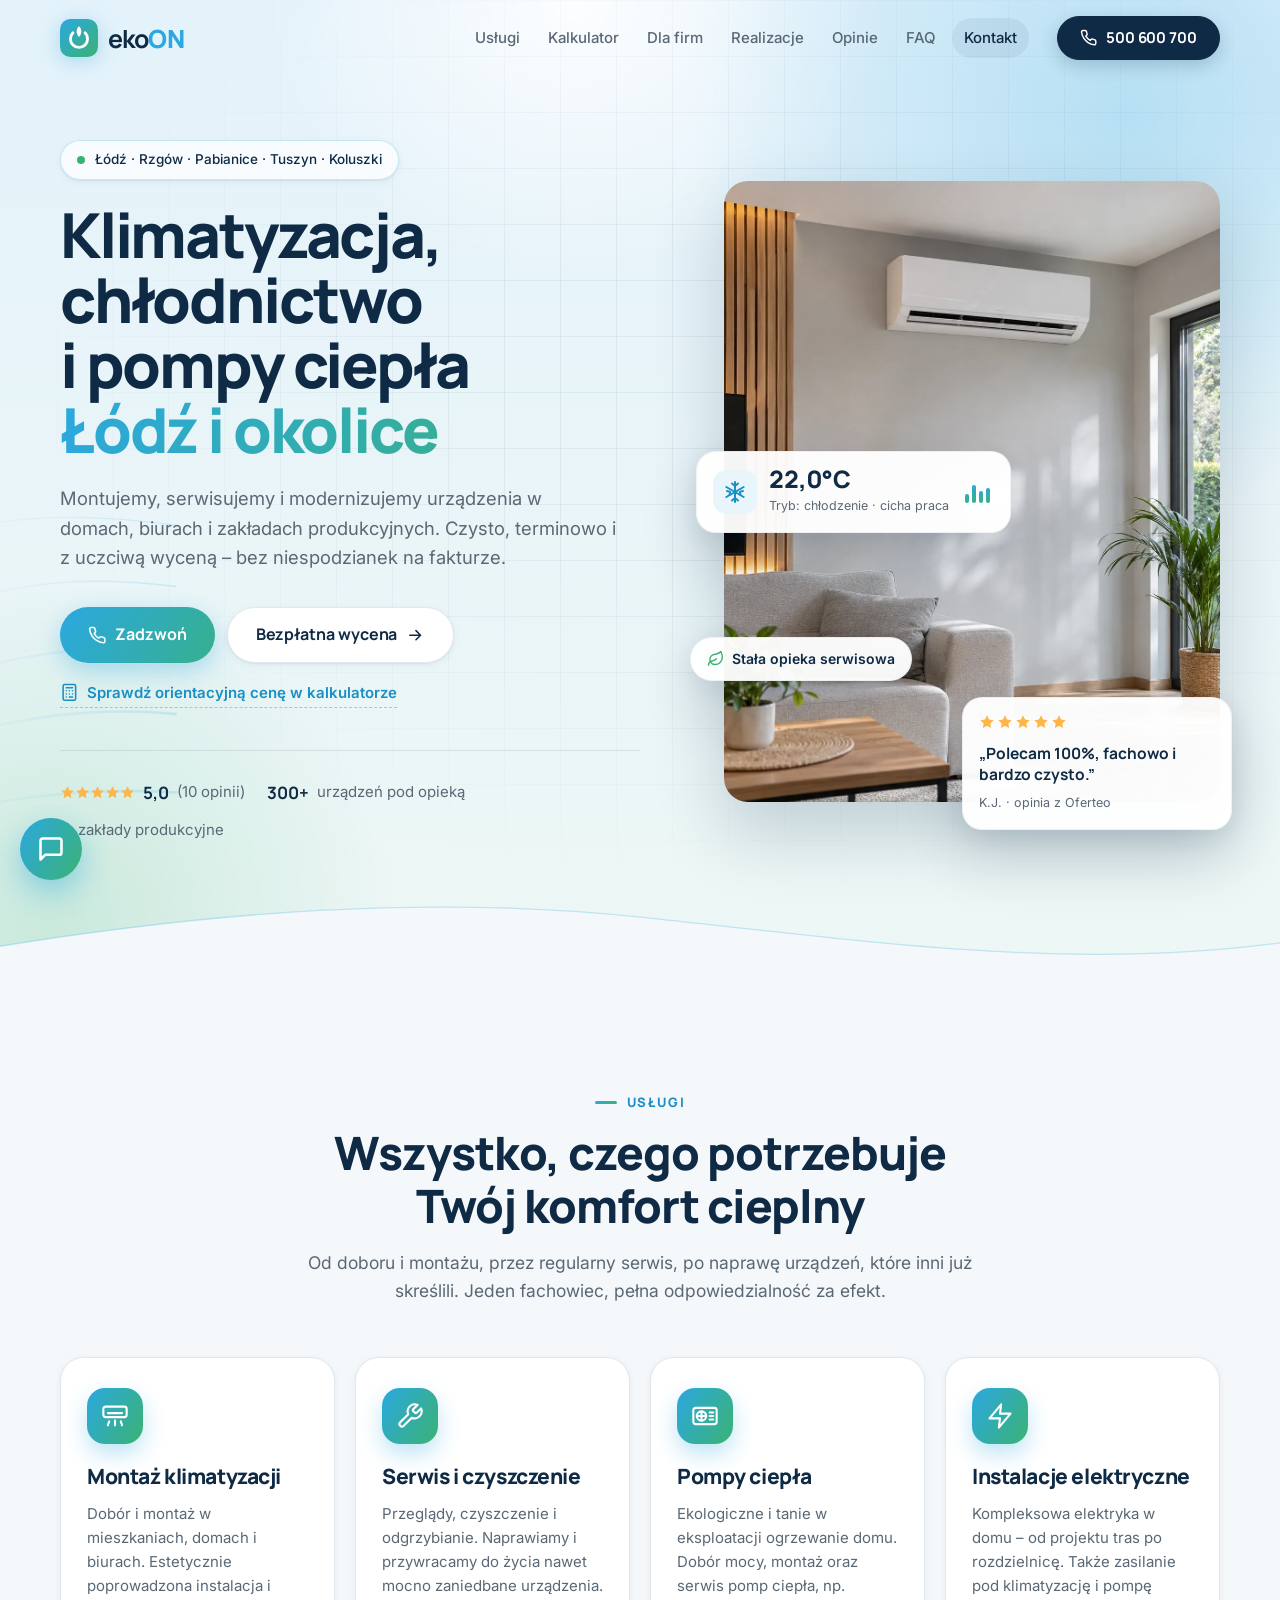
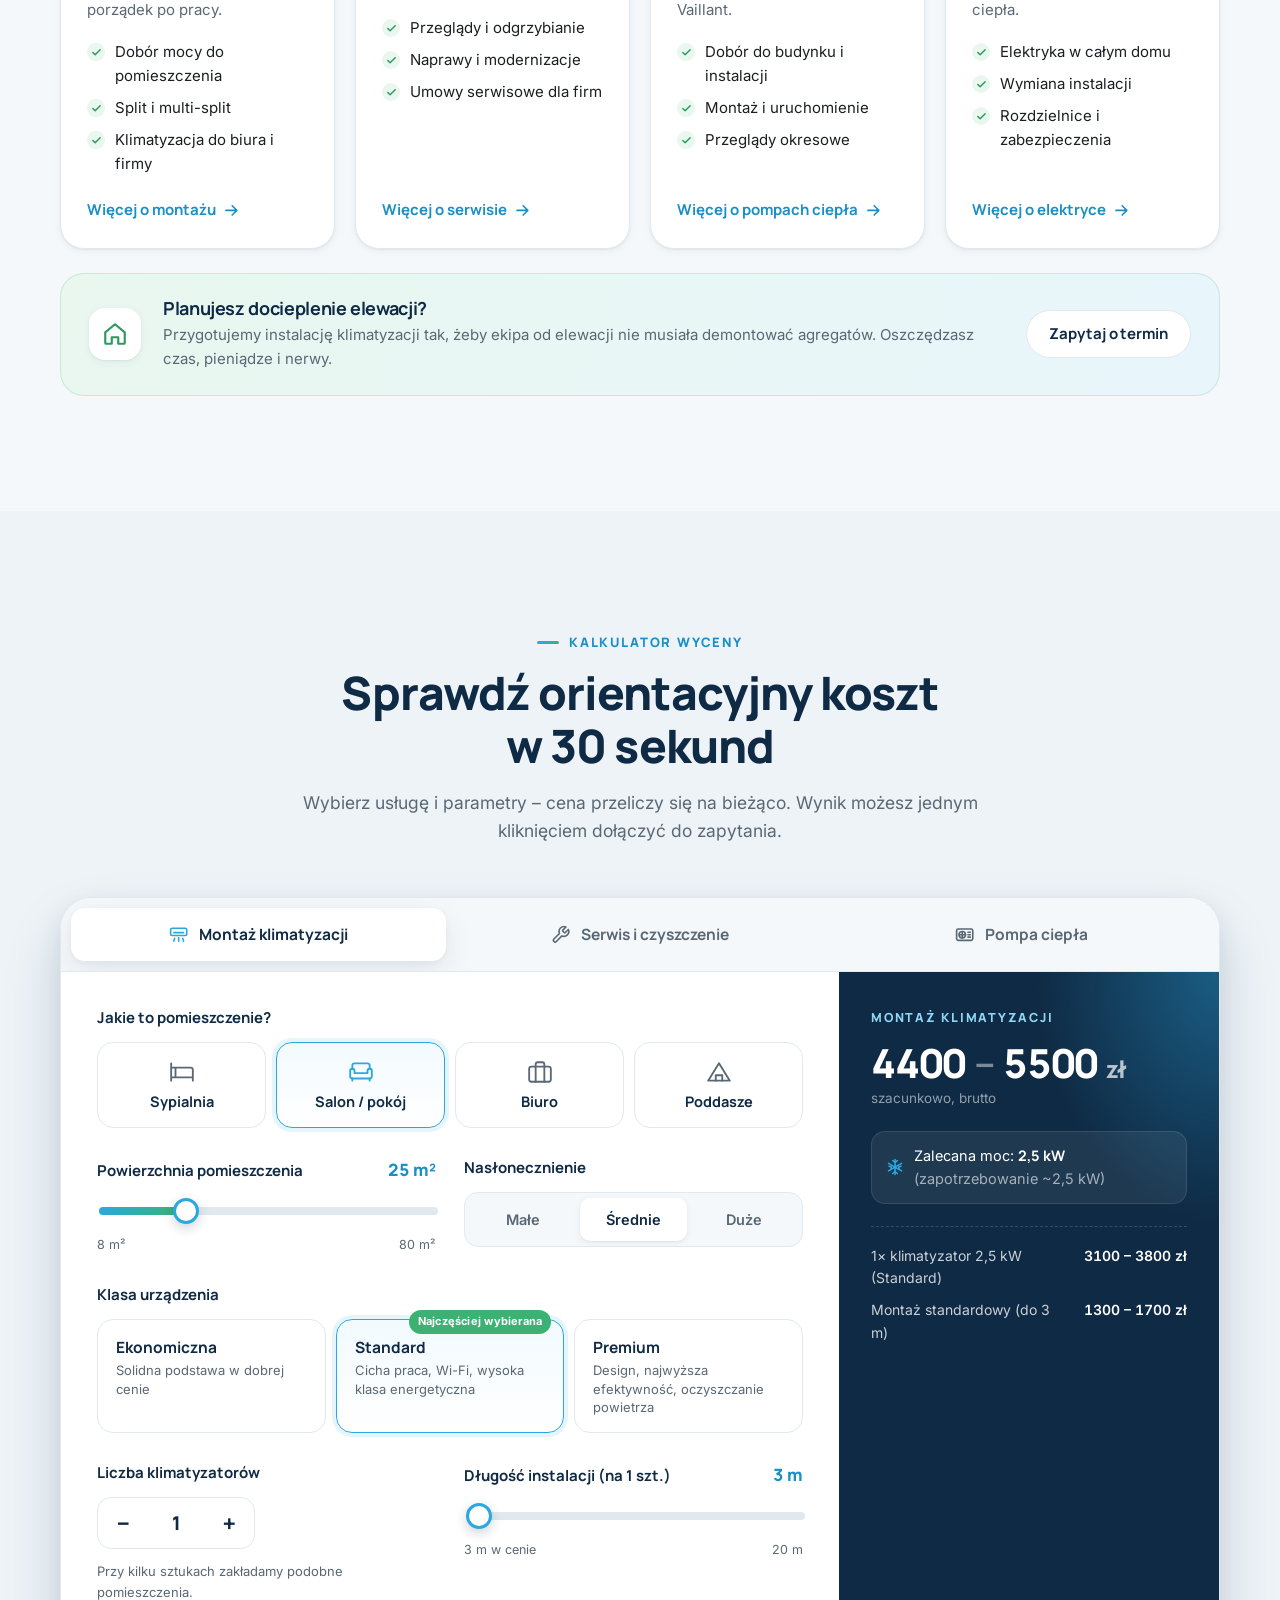
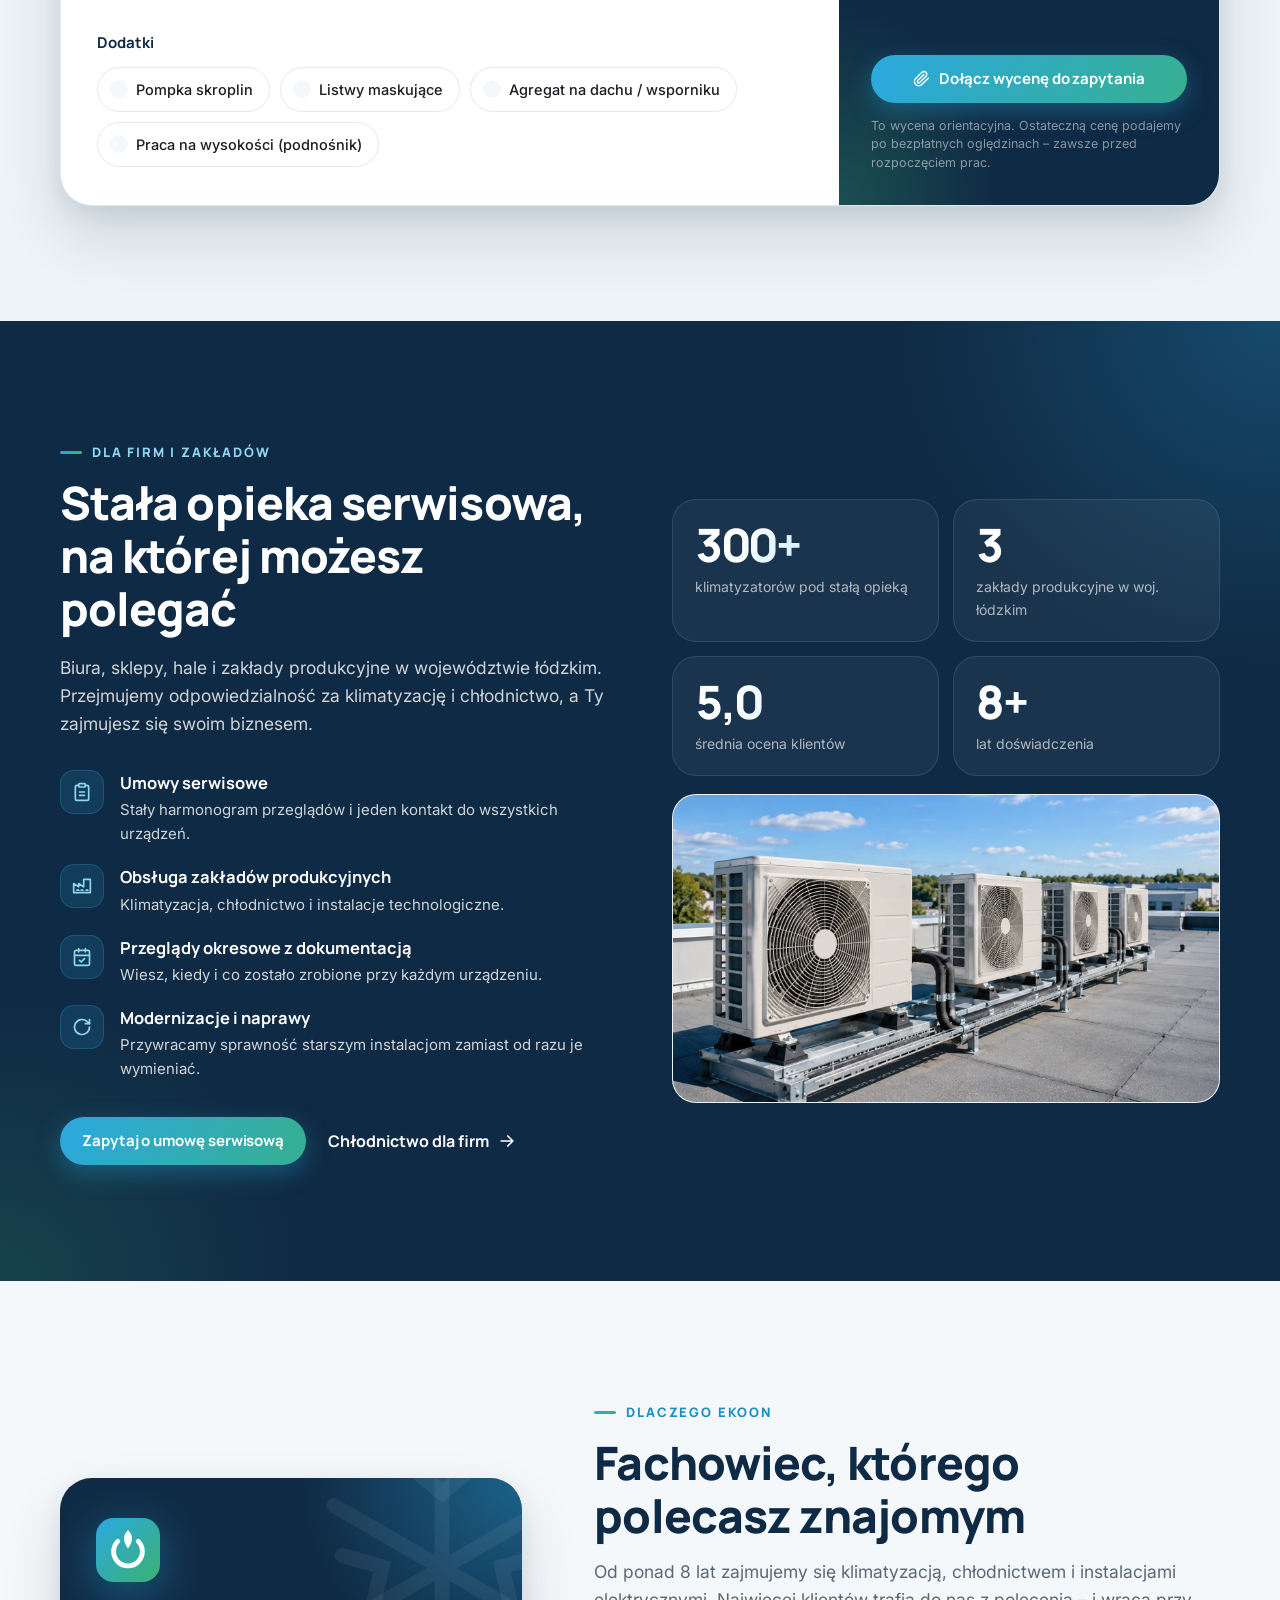
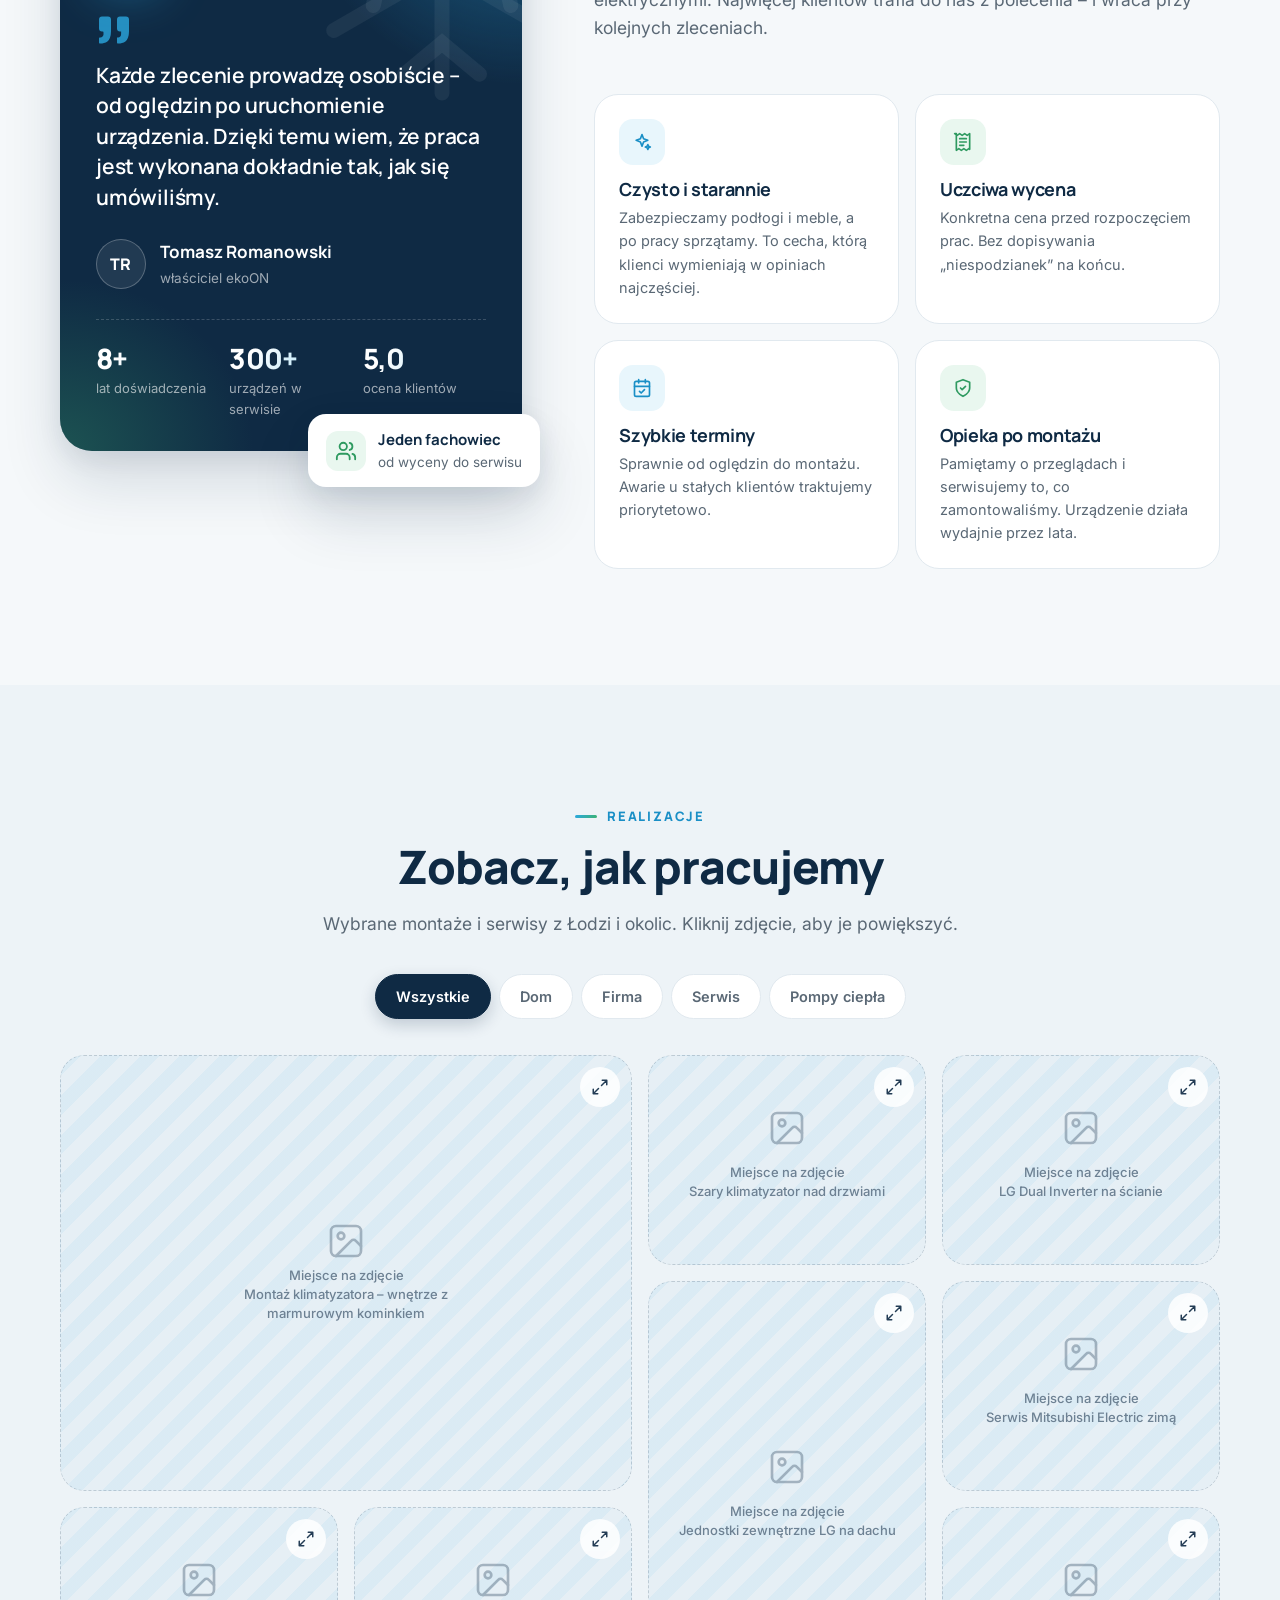
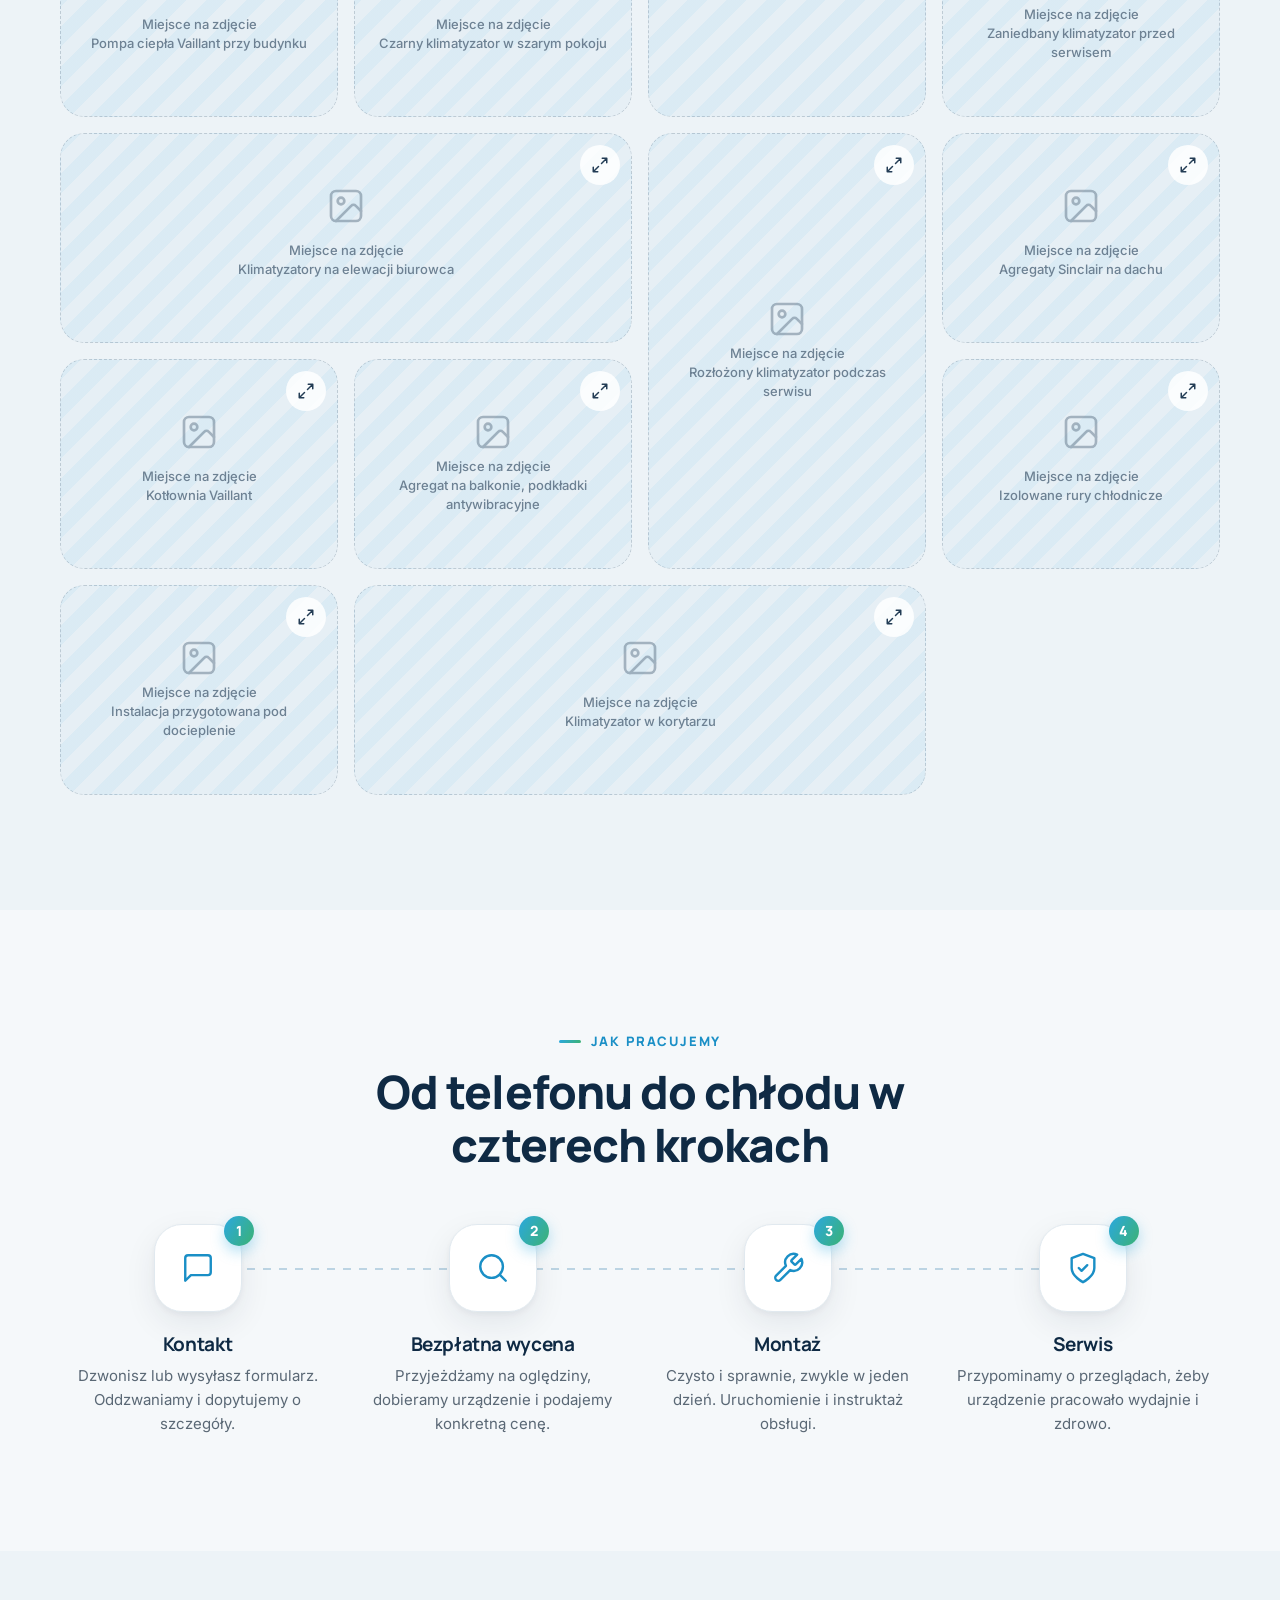
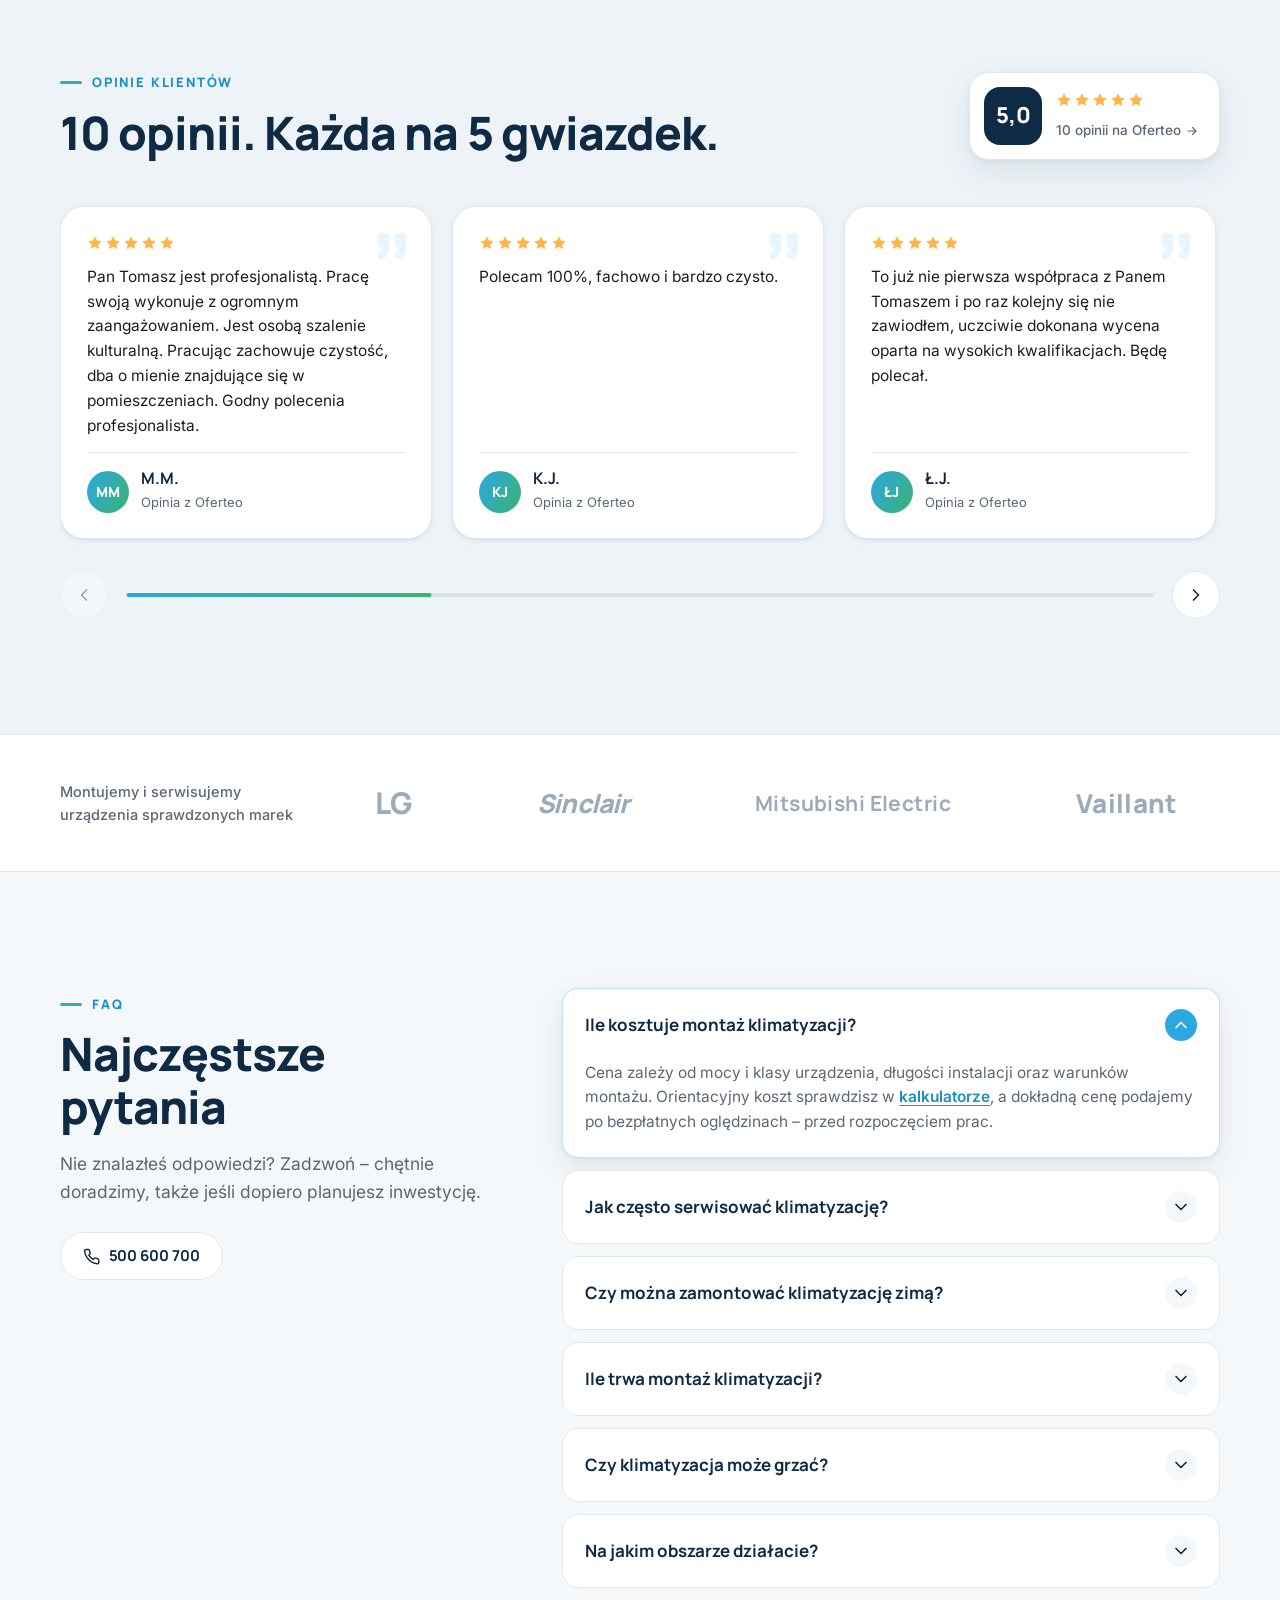
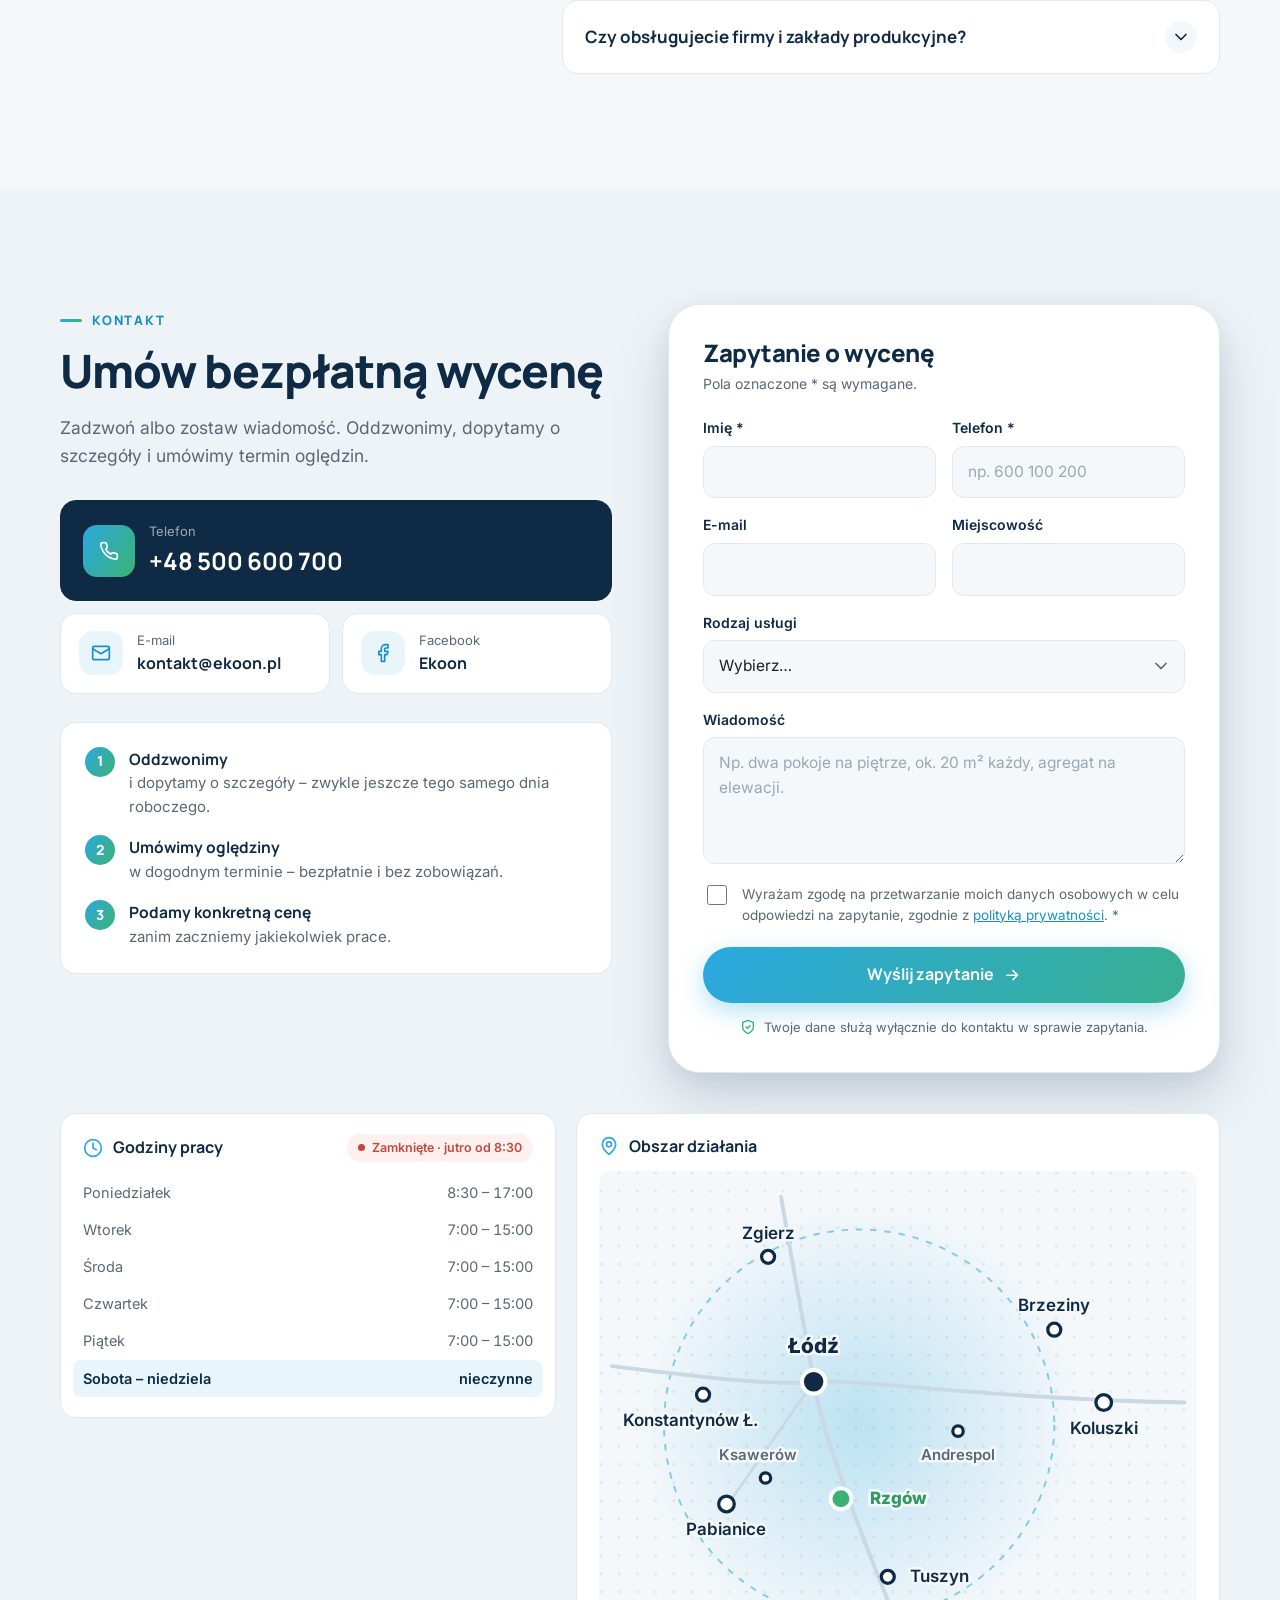
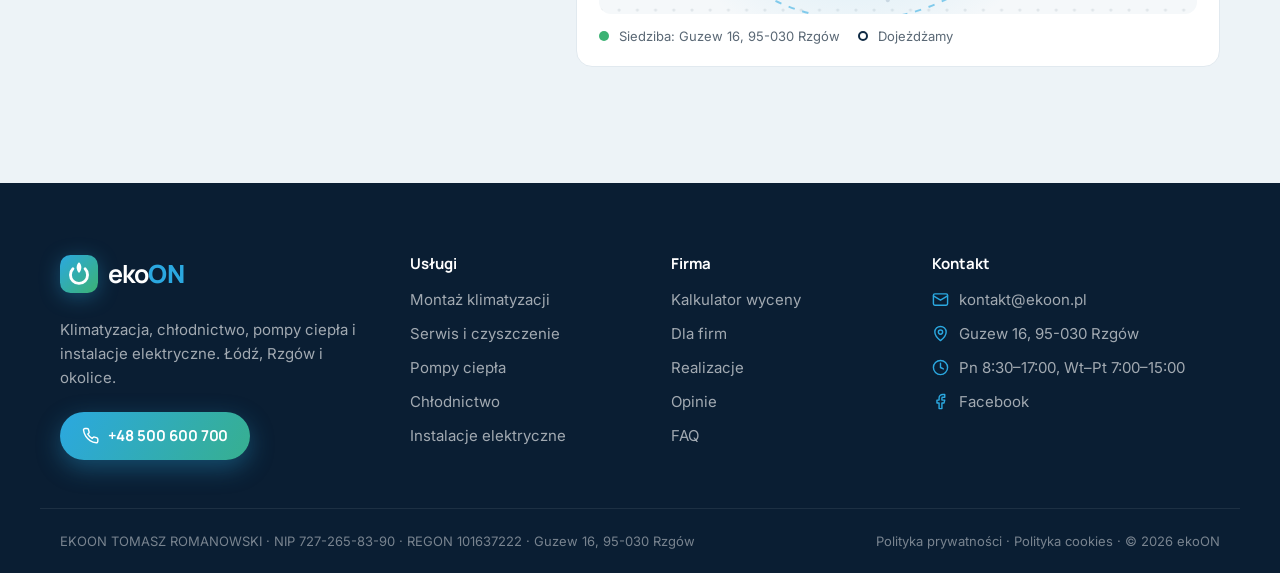
==== index.html @ a018c38e "Asystent czatu działający lokalnie (lewy dolny róg) - Po kilku sekundach dymek z pytaniem, czy pomóc" ====
<!doctype html>
<html lang="pl">
<head>
<meta charset="utf-8">
<meta name="viewport" content="width=device-width, initial-scale=1">
<title>Klimatyzacja Łódź, Rzgów – montaż i serwis | ekoON</title>
<meta name="description" content="Montaż, serwis i czyszczenie klimatyzacji, pompy ciepła i chłodnictwo w Łodzi i okolicach. Ponad 300 urządzeń pod opieką. Bezpłatna wycena – zadzwoń!">
<link rel="canonical" href="https://ekoon.pl/">
<meta name="theme-color" content="#0F2A44">
<meta property="og:type" content="website">
<meta property="og:locale" content="pl_PL">
<meta property="og:site_name" content="ekoON">
<meta property="og:title" content="Klimatyzacja Łódź, Rzgów – montaż i serwis | ekoON">
<meta property="og:description" content="Montaż, serwis i czyszczenie klimatyzacji, pompy ciepła i chłodnictwo w Łodzi i okolicach. Bezpłatna wycena.">
<meta property="og:url" content="https://ekoon.pl/">
<meta property="og:image" content="https://ekoon.pl/img/og.jpg">
<link rel="icon" href="favicon.svg" type="image/svg+xml">
<link rel="preconnect" href="https://fonts.googleapis.com">
<link rel="preconnect" href="https://fonts.gstatic.com" crossorigin>
<link rel="stylesheet" href="https://fonts.googleapis.com/css2?family=Inter:wght@400;500;600&family=Manrope:wght@600;700;800&display=swap">
<link rel="stylesheet" href="css/style.css?v=11">
<script>document.documentElement.classList.add('js')</script>
<script type="application/ld+json">
{
  "@context": "https://schema.org",
  "@type": "HVACBusiness",
  "@id": "https://ekoon.pl/#firma",
  "name": "ekoON Tomasz Romanowski",
  "legalName": "EKOON TOMASZ ROMANOWSKI",
  "url": "https://ekoon.pl/",
  "logo": "https://ekoon.pl/favicon.svg",
  "image": "https://ekoon.pl/img/og.jpg",
  "description": "Montaż, serwis i modernizacja klimatyzacji, urządzeń chłodniczych i pomp ciepła oraz instalacje elektryczne w Łodzi i okolicach.",
  "telephone": "+48500600700",
  "email": "kontakt@ekoon.pl",
  "taxID": "7272658390",
  "founder": {"@type": "Person", "name": "Tomasz Romanowski"},
  "address": {
    "@type": "PostalAddress",
    "streetAddress": "Guzew 16",
    "postalCode": "95-030",
    "addressLocality": "Rzgów",
    "addressRegion": "łódzkie",
    "addressCountry": "PL"
  },
  "areaServed": [
    {"@type": "City", "name": "Łódź"},
    {"@type": "City", "name": "Rzgów"},
    {"@type": "City", "name": "Pabianice"},
    {"@type": "City", "name": "Tuszyn"},
    {"@type": "City", "name": "Koluszki"}
  ],
  "openingHours": ["Mo 08:30-17:00", "Tu-Fr 07:00-15:00"],
  "priceRange": "$$",
  "aggregateRating": {"@type": "AggregateRating", "ratingValue": "5.0", "reviewCount": "10", "bestRating": "5"},
  "sameAs": [
    "https://www.facebook.com/toomaszromanowski/",
    "https://www.oferteo.pl/ekoon-tomasz-romanowski/firma/4309880"
  ]
}
</script>
<script type="application/ld+json">
{
  "@context": "https://schema.org",
  "@type": "FAQPage",
  "mainEntity": [
    {"@type": "Question", "name": "Ile kosztuje montaż klimatyzacji?", "acceptedAnswer": {"@type": "Answer", "text": "Cena zależy od mocy i klasy urządzenia, długości instalacji oraz warunków montażu. Orientacyjny koszt sprawdzisz w kalkulatorze na stronie, a dokładną cenę podajemy po bezpłatnych oględzinach – przed rozpoczęciem prac."}},
    {"@type": "Question", "name": "Jak często serwisować klimatyzację?", "acceptedAnswer": {"@type": "Answer", "text": "W domu zalecamy przegląd z czyszczeniem i odgrzybianiem co najmniej raz w roku, najlepiej przed sezonem. W biurach, sklepach i zakładach, gdzie urządzenia pracują intensywnie – co 6 miesięcy. Regularny serwis jest zwykle warunkiem gwarancji producenta."}},
    {"@type": "Question", "name": "Czy można zamontować klimatyzację zimą?", "acceptedAnswer": {"@type": "Answer", "text": "Tak, montaż wykonujemy przez cały rok. Zima to dobry moment – terminy są krótsze, a urządzenie jest gotowe na pierwsze upały. Klimatyzację z funkcją grzania można od razu wykorzystać do dogrzewania."}},
    {"@type": "Question", "name": "Ile trwa montaż klimatyzacji?", "acceptedAnswer": {"@type": "Answer", "text": "Standardowy montaż jednego klimatyzatora typu split trwa zwykle od 3 do 5 godzin. Przy kilku jednostkach lub trudniejszej trasie instalacji prace mogą zająć cały dzień."}},
    {"@type": "Question", "name": "Czy klimatyzacja może grzać?", "acceptedAnswer": {"@type": "Answer", "text": "Tak. Nowoczesny klimatyzator to pompa ciepła powietrze-powietrze – w trybie grzania efektywnie dogrzewa pomieszczenia jesienią i wiosną, a wybrane modele pracują także przy dużych mrozach."}},
    {"@type": "Question", "name": "Na jakim obszarze działacie?", "acceptedAnswer": {"@type": "Answer", "text": "Działamy w Łodzi i okolicach: w Rzgowie, Pabianicach, Tuszynie, Koluszkach i pobliskich miejscowościach województwa łódzkiego."}},
    {"@type": "Question", "name": "Czy obsługujecie firmy i zakłady produkcyjne?", "acceptedAnswer": {"@type": "Answer", "text": "Tak. Pod naszą stałą opieką serwisową jest ponad 300 klimatyzatorów i 3 zakłady produkcyjne. Dla firm przygotowujemy umowy serwisowe z harmonogramem przeglądów."}}
  ]
}
</script>
</head>
<body>
<!-- @sprite -->
<svg width="0" height="0" style="position:absolute" aria-hidden="true" focusable="false">
  <defs>
    <linearGradient id="g-brand" x1="0" y1="0" x2="1" y2="1"><stop offset="0" stop-color="#2BA8E0"/><stop offset="1" stop-color="#3BB273"/></linearGradient>
  </defs>
  <symbol id="i-arrow" viewBox="0 0 24 24"><path d="M5 12h14M13 6l6 6-6 6"/></symbol>
  <symbol id="i-check" viewBox="0 0 24 24"><path d="M20 6 9 17l-5-5"/></symbol>
  <symbol id="i-phone" viewBox="0 0 24 24"><path d="M22 16.92v3a2 2 0 0 1-2.18 2 19.8 19.8 0 0 1-8.63-3.07 19.5 19.5 0 0 1-6-6A19.8 19.8 0 0 1 2.12 4.18 2 2 0 0 1 4.11 2h3a2 2 0 0 1 2 1.72c.13.96.36 1.9.7 2.81a2 2 0 0 1-.45 2.11L8.09 9.91a16 16 0 0 0 6 6l1.27-1.27a2 2 0 0 1 2.11-.45c.91.34 1.85.57 2.81.7A2 2 0 0 1 22 16.92z"/></symbol>
  <symbol id="i-mail" viewBox="0 0 24 24"><rect x="2" y="4" width="20" height="16" rx="2"/><path d="m22 7-10 6L2 7"/></symbol>
  <symbol id="i-clock" viewBox="0 0 24 24"><circle cx="12" cy="12" r="10"/><path d="M12 6v6l4 2"/></symbol>
  <symbol id="i-pin" viewBox="0 0 24 24"><path d="M20 10c0 6-8 12-8 12s-8-6-8-12a8 8 0 0 1 16 0z"/><circle cx="12" cy="10" r="3"/></symbol>
  <symbol id="i-snow" viewBox="0 0 24 24"><path d="M12 2v20M3.34 7l17.32 10M3.34 17 20.66 7"/><path d="m9 3.5 3 2.5 3-2.5M9 20.5l3-2.5 3 2.5M4 11l3.2.9L6.5 15M20 11l-3.2.9.7 3.1"/></symbol>
  <symbol id="i-ac" viewBox="0 0 24 24"><rect x="2" y="4" width="20" height="9" rx="2"/><path d="M6 9.5h12M7 16.5c0 1.5-1 2-1 3.5M12 16v4M17 16.5c0 1.5 1 2 1 3.5"/></symbol>
  <symbol id="i-wrench" viewBox="0 0 24 24"><path d="M14.7 6.3a1 1 0 0 0 0 1.4l1.6 1.6a1 1 0 0 0 1.4 0l3.77-3.77a6 6 0 0 1-7.94 7.94l-6.91 6.91a2.12 2.12 0 0 1-3-3l6.91-6.91a6 6 0 0 1 7.94-7.94l-3.76 3.76z"/></symbol>
  <symbol id="i-heatpump" viewBox="0 0 24 24"><rect x="2" y="5" width="20" height="14" rx="2"/><circle cx="9" cy="12" r="4"/><path d="M9 8v8M5 12h8M16 9h3M16 12h3M16 15h3"/></symbol>
  <symbol id="i-bolt" viewBox="0 0 24 24"><path d="M13 2 3 14h9l-1 8 10-12h-9l1-8z"/></symbol>
  <symbol id="i-factory" viewBox="0 0 24 24"><path d="M2 20V9l6 4V9l6 4V4h8v16H2z"/><path d="M6 17h2M11 17h2M17 17h2"/></symbol>
  <symbol id="i-sparkle" viewBox="0 0 24 24"><path d="M12 3l1.9 5.1L19 10l-5.1 1.9L12 17l-1.9-5.1L5 10l5.1-1.9L12 3z"/><path d="M19 15l.9 2.1L22 18l-2.1.9L19 21l-.9-2.1L16 18l2.1-.9L19 15z"/></symbol>
  <symbol id="i-receipt" viewBox="0 0 24 24"><path d="M4 2v20l3-2 3 2 3-2 3 2 3-2 1 .7V2l-3 2-3-2-3 2-3-2-3 2-3-2z"/><path d="M8 8h8M8 12h8M8 16h5"/></symbol>
  <symbol id="i-calendar" viewBox="0 0 24 24"><rect x="3" y="4" width="18" height="18" rx="2"/><path d="M16 2v4M8 2v4M3 10h18M9 16l2 2 4-4"/></symbol>
  <symbol id="i-shield" viewBox="0 0 24 24"><path d="M12 22s8-4 8-10V5l-8-3-8 3v7c0 6 8 10 8 10z"/><path d="m9 12 2 2 4-4"/></symbol>
  <symbol id="i-leaf" viewBox="0 0 24 24"><path d="M11 20A7 7 0 0 1 9.8 6.1C15.5 5 17 4.48 19 2c1 2 2 4.18 2 8 0 5.5-4.78 10-10 10Z"/><path d="M2 21c0-3 1.85-5.36 5.08-6C9.5 14.52 12 13 13 12"/></symbol>
  <symbol id="i-menu" viewBox="0 0 24 24"><path d="M4 7h16M4 12h16M4 17h16"/></symbol>
  <symbol id="i-x" viewBox="0 0 24 24"><path d="M18 6 6 18M6 6l12 12"/></symbol>
  <symbol id="i-left" viewBox="0 0 24 24"><path d="m15 18-6-6 6-6"/></symbol>
  <symbol id="i-right" viewBox="0 0 24 24"><path d="m9 18 6-6-6-6"/></symbol>
  <symbol id="i-down" viewBox="0 0 24 24"><path d="m6 9 6 6 6-6"/></symbol>
  <symbol id="i-star" viewBox="0 0 24 24"><path fill="currentColor" stroke="none" d="M12 2l3.09 6.26L22 9.27l-5 4.87 1.18 6.88L12 17.77l-6.18 3.25L7 14.14 2 9.27l6.91-1.01L12 2z"/></symbol>
  <symbol id="i-fb" viewBox="0 0 24 24"><path d="M18 2h-3a5 5 0 0 0-5 5v3H7v4h3v8h4v-8h3l1-4h-4V7a1 1 0 0 1 1-1h3z"/></symbol>
  <symbol id="i-quote" viewBox="0 0 24 24"><path fill="currentColor" stroke="none" d="M3 21c3 0 7-1 7-8V5c0-1.25-.76-2-2-2H4c-1.25 0-2 .75-2 2v6c0 1.25.75 2 2 2 1 0 1 0 1 1v1c0 1-1 2-2 2s-1 .01-1 1v2c0 1 0 1 1 1zm12 0c3 0 7-1 7-8V5c0-1.25-.76-2-2-2h-4c-1.25 0-2 .75-2 2v6c0 1.25.75 2 2 2h.75c0 2.25.25 4-2.75 4v3c0 1 0 1 1 1z"/></symbol>
  <symbol id="i-calc" viewBox="0 0 24 24"><rect x="4" y="2" width="16" height="20" rx="2"/><path d="M8 6h8M8 10h.01M12 10h.01M16 10h.01M8 14h.01M12 14h.01M16 14h.01M8 18h.01M12 18h4"/></symbol>
  <symbol id="i-image" viewBox="0 0 24 24"><rect x="3" y="3" width="18" height="18" rx="2"/><circle cx="9" cy="9" r="2"/><path d="m21 15-3.09-3.09a2 2 0 0 0-2.82 0L6 21"/></symbol>
  <symbol id="i-home" viewBox="0 0 24 24"><path d="M3 10.5 12 3l9 7.5V20a1 1 0 0 1-1 1h-5v-6H9v6H4a1 1 0 0 1-1-1z"/></symbol>
  <symbol id="i-clipboard" viewBox="0 0 24 24"><rect x="8" y="2" width="8" height="4" rx="1"/><path d="M16 4h2a2 2 0 0 1 2 2v14a2 2 0 0 1-2 2H6a2 2 0 0 1-2-2V6a2 2 0 0 1 2-2h2M9 12h6M9 16h6"/></symbol>
  <symbol id="i-chat" viewBox="0 0 24 24"><path d="M21 15a2 2 0 0 1-2 2H7l-4 4V5a2 2 0 0 1 2-2h14a2 2 0 0 1 2 2z"/></symbol>
  <symbol id="i-search" viewBox="0 0 24 24"><circle cx="11" cy="11" r="8"/><path d="m21 21-4.3-4.3"/></symbol>
  <symbol id="i-refresh" viewBox="0 0 24 24"><path d="M21 12a9 9 0 1 1-3-6.7L21 8"/><path d="M21 3v5h-5"/></symbol>
  <symbol id="i-expand" viewBox="0 0 24 24"><path d="M15 3h6v6M9 21H3v-6M21 3l-7 7M3 21l7-7"/></symbol>
  <symbol id="i-bed" viewBox="0 0 24 24"><path d="M2 4v16M2 8h18a2 2 0 0 1 2 2v10M2 17h20M6 8v9"/></symbol>
  <symbol id="i-sofa" viewBox="0 0 24 24"><path d="M20 9V6a2 2 0 0 0-2-2H6a2 2 0 0 0-2 2v3"/><path d="M2 16a2 2 0 0 0 2 2h16a2 2 0 0 0 2-2v-5a2 2 0 0 0-4 0v2H6v-2a2 2 0 0 0-4 0z"/><path d="M4 18v2M20 18v2"/></symbol>
  <symbol id="i-briefcase" viewBox="0 0 24 24"><rect x="2" y="7" width="20" height="14" rx="2"/><path d="M16 21V5a2 2 0 0 0-2-2h-4a2 2 0 0 0-2 2v16"/></symbol>
  <symbol id="i-attic" viewBox="0 0 24 24"><path d="M2 20 12 4l10 16z"/><path d="M9 20v-5h6v5"/></symbol>
  <symbol id="i-thermo" viewBox="0 0 24 24"><path d="M14 4v10.54a4 4 0 1 1-4 0V4a2 2 0 0 1 4 0z"/></symbol>
  <symbol id="i-droplet" viewBox="0 0 24 24"><path d="M12 2.69l5.66 5.66a8 8 0 1 1-11.31 0z"/></symbol>
  <symbol id="i-users" viewBox="0 0 24 24"><path d="M16 21v-2a4 4 0 0 0-4-4H6a4 4 0 0 0-4 4v2"/><circle cx="9" cy="7" r="4"/><path d="M22 21v-2a4 4 0 0 0-3-3.87M16 3.13a4 4 0 0 1 0 7.75"/></symbol>
  <symbol id="i-paperclip" viewBox="0 0 24 24"><path d="m21.44 11.05-9.19 9.19a6 6 0 0 1-8.49-8.49l8.57-8.57A4 4 0 1 1 18 8.84l-8.59 8.57a2 2 0 0 1-2.83-2.83l8.49-8.48"/></symbol>
</svg>
<!-- /@sprite -->

<a class="skip-link" href="#main">Przejdź do treści</a>

<!-- @header -->
<header class="header" data-header>
  <div class="container header__inner">
    <a class="logo" href="index.html" aria-label="ekoON – strona główna">
      <svg class="logo__mark" viewBox="0 0 40 40" aria-hidden="true"><rect width="40" height="40" rx="11" fill="url(#g-brand)"/><path d="M13.6 14.6a9 9 0 1 0 12.8 0" fill="none" stroke="#fff" stroke-width="3" stroke-linecap="round"/><path d="M20 7.5c3.2 3 3.4 7.2 0 11.5-3.4-4.3-3.2-8.5 0-11.5z" fill="#fff"/></svg>
      <span class="logo__text">eko<b>ON</b></span>
    </a>
    <nav class="nav" data-nav aria-label="Główna nawigacja">
      <ul class="nav__list">
        <li><a href="#uslugi">Usługi</a></li>
        <li><a href="#kalkulator">Kalkulator</a></li>
        <li><a href="#dla-firm">Dla firm</a></li>
        <li><a href="#realizacje">Realizacje</a></li>
        <li><a href="#opinie">Opinie</a></li>
        <li><a href="#faq">FAQ</a></li>
        <li><a href="#kontakt">Kontakt</a></li>
      </ul>
      <a class="btn btn--primary nav__cta" href="tel:+48500600700"><svg class="ico"><use href="#i-phone"/></svg>500 600 700</a>
    </nav>
    <button class="burger" type="button" aria-label="Otwórz menu" aria-expanded="false" data-burger><svg class="ico"><use href="#i-menu"/></svg></button>
  </div>
</header>
<!-- /@header -->

<main id="main">

<!-- HERO -->
<section class="hero">
  <div class="hero__bg" aria-hidden="true">
    <div class="hero__grid"></div>
    <svg class="hero__flow" viewBox="0 0 1440 800" preserveAspectRatio="none">
      <defs>
        <linearGradient id="g-flow" x1="0" x2="1" y1="0" y2="0"><stop offset="0" stop-color="#2BA8E0" stop-opacity="0"/><stop offset=".45" stop-color="#2BA8E0" stop-opacity=".55"/><stop offset="1" stop-color="#3BB273" stop-opacity="0"/></linearGradient>
      </defs>
      <path d="M-60 560C260 470 480 660 820 560s520-220 700-120"/>
      <path d="M-60 610C300 520 520 720 860 610s500-200 680-110"/>
      <path d="M-60 500C240 420 500 600 840 500s520-230 700-140"/>
      <path d="M-60 670C320 600 560 760 900 660s480-180 640-100"/>
      <path d="M-60 440C220 380 520 540 860 450s520-220 680-150"/>
    </svg>
  </div>
  <div class="container hero__inner">
    <div class="hero__content">
      <p class="pill pill--glass"><span class="pill__dot"></span>Łódź · Rzgów · Pabianice · Tuszyn · Koluszki</p>
      <h1 class="hero__title">Klimatyzacja, chłodnictwo i&nbsp;pompy ciepła <span class="text-grad">Łódź i&nbsp;okolice</span></h1>
      <p class="hero__lead">Montujemy, serwisujemy i modernizujemy urządzenia w domach, biurach i zakładach produkcyjnych. Czysto, terminowo i z uczciwą wyceną – bez niespodzianek na fakturze.</p>
      <div class="hero__ctas">
        <a class="btn btn--accent btn--lg" href="tel:+48500600700"><svg class="ico"><use href="#i-phone"/></svg>Zadzwoń</a>
        <a class="btn btn--glass btn--lg" href="#formularz">Bezpłatna wycena<svg class="ico"><use href="#i-arrow"/></svg></a>
      </div>
      <a class="hero__calc-link" href="#kalkulator"><svg class="ico"><use href="#i-calc"/></svg>Sprawdź orientacyjną cenę w kalkulatorze</a>
      <ul class="trust">
        <li><span class="trust__stars" aria-hidden="true"><svg class="ico"><use href="#i-star"/></svg><svg class="ico"><use href="#i-star"/></svg><svg class="ico"><use href="#i-star"/></svg><svg class="ico"><use href="#i-star"/></svg><svg class="ico"><use href="#i-star"/></svg></span><b>5,0</b> (10 opinii)</li>
        <li><b>300+</b> urządzeń pod opieką</li>
        <li><b>3</b> zakłady produkcyjne</li>
      </ul>
    </div>
    <div class="hero__visual">
      <div class="photo photo--hero" data-src="img/hero" data-alt="Klimatyzator zamontowany w eleganckim salonie z marmurowym kominkiem" data-eager data-label="Zdjęcie główne – montaż klimatyzatora we wnętrzu z kominkiem"></div>
      <div class="float-card float-card--temp" aria-hidden="true">
        <span class="float-card__icon"><svg class="ico"><use href="#i-snow"/></svg></span>
        <div><span class="float-card__big" data-temp>22,0°C</span><small>Tryb: chłodzenie · cicha praca</small></div>
        <span class="eq"><i></i><i></i><i></i><i></i></span>
      </div>
      <div class="float-card float-card--review">
        <span class="stars" aria-label="Ocena 5 na 5"><svg class="ico"><use href="#i-star"/></svg><svg class="ico"><use href="#i-star"/></svg><svg class="ico"><use href="#i-star"/></svg><svg class="ico"><use href="#i-star"/></svg><svg class="ico"><use href="#i-star"/></svg></span>
        <p>„Polecam 100%, fachowo i bardzo czysto.”</p>
        <small>K.J. · opinia z Oferteo</small>
      </div>
      <div class="float-card float-card--pill" aria-hidden="true"><svg class="ico"><use href="#i-leaf"/></svg>Stała opieka serwisowa</div>
    </div>
  </div>
</section>

<!-- USŁUGI -->
<section class="section" id="uslugi">
  <div class="container">
    <header class="sec-head reveal">
      <p class="eyebrow">Usługi</p>
      <h2>Wszystko, czego potrzebuje Twój komfort cieplny</h2>
      <p>Od doboru i montażu, przez regularny serwis, po naprawę urządzeń, które inni już skreślili. Jeden fachowiec, pełna odpowiedzialność za efekt.</p>
    </header>
    <div class="services">
      <a class="service reveal" href="montaz-klimatyzacji-lodz.html">
        <span class="service__icon"><svg class="ico"><use href="#i-ac"/></svg></span>
        <h3>Montaż klimatyzacji</h3>
        <p>Dobór i montaż w mieszkaniach, domach i biurach. Estetycznie poprowadzona instalacja i porządek po pracy.</p>
        <ul class="ticks">
          <li>Dobór mocy do pomieszczenia</li>
          <li>Split i multi-split</li>
          <li>Klimatyzacja do biura i firmy</li>
        </ul>
        <span class="service__more">Więcej o montażu<svg class="ico"><use href="#i-arrow"/></svg></span>
      </a>
      <a class="service reveal" href="serwis-klimatyzacji-lodz.html">
        <span class="service__icon"><svg class="ico"><use href="#i-wrench"/></svg></span>
        <h3>Serwis i czyszczenie</h3>
        <p>Przeglądy, czyszczenie i odgrzybianie. Naprawiamy i przywracamy do życia nawet mocno zaniedbane urządzenia.</p>
        <ul class="ticks">
          <li>Przeglądy i odgrzybianie</li>
          <li>Naprawy i modernizacje</li>
          <li>Umowy serwisowe dla firm</li>
        </ul>
        <span class="service__more">Więcej o serwisie<svg class="ico"><use href="#i-arrow"/></svg></span>
      </a>
      <a class="service reveal" href="pompy-ciepla-lodz.html">
        <span class="service__icon"><svg class="ico"><use href="#i-heatpump"/></svg></span>
        <h3>Pompy ciepła</h3>
        <p>Ekologiczne i tanie w eksploatacji ogrzewanie domu. Dobór mocy, montaż oraz serwis pomp ciepła, np. Vaillant.</p>
        <ul class="ticks">
          <li>Dobór do budynku i instalacji</li>
          <li>Montaż i uruchomienie</li>
          <li>Przeglądy okresowe</li>
        </ul>
        <span class="service__more">Więcej o pompach ciepła<svg class="ico"><use href="#i-arrow"/></svg></span>
      </a>
      <a class="service reveal" href="instalacje-elektryczne-lodz.html">
        <span class="service__icon"><svg class="ico"><use href="#i-bolt"/></svg></span>
        <h3>Instalacje elektryczne</h3>
        <p>Kompleksowa elektryka w domu – od projektu tras po rozdzielnicę. Także zasilanie pod klimatyzację i pompę ciepła.</p>
        <ul class="ticks">
          <li>Elektryka w całym domu</li>
          <li>Wymiana instalacji</li>
          <li>Rozdzielnice i zabezpieczenia</li>
        </ul>
        <span class="service__more">Więcej o elektryce<svg class="ico"><use href="#i-arrow"/></svg></span>
      </a>
    </div>
    <div class="banner reveal">
      <span class="banner__icon"><svg class="ico"><use href="#i-home"/></svg></span>
      <div>
        <h3>Planujesz docieplenie elewacji?</h3>
        <p>Przygotujemy instalację klimatyzacji tak, żeby ekipa od elewacji nie musiała demontować agregatów. Oszczędzasz czas, pieniądze i nerwy.</p>
      </div>
      <a class="btn btn--outline" href="#formularz">Zapytaj o termin</a>
    </div>
  </div>
</section>

<!-- KALKULATOR -->
<section class="section section--tint" id="kalkulator">
  <div class="container">
    <header class="sec-head reveal">
      <p class="eyebrow">Kalkulator wyceny</p>
      <h2>Sprawdź orientacyjny koszt w&nbsp;30&nbsp;sekund</h2>
      <p>Wybierz usługę i parametry – cena przeliczy się na bieżąco. Wynik możesz jednym kliknięciem dołączyć do zapytania.</p>
    </header>

    <div class="calc reveal" data-calc>
      <div class="calc__tabs-wrap" data-tabs-wrap>
        <div class="calc__tabs" role="tablist" aria-label="Rodzaj wyceny">
          <button class="calc__tab" type="button" role="tab" id="tab-montaz" aria-controls="panel-montaz" aria-selected="true" data-mode="montaz"><svg class="ico"><use href="#i-ac"/></svg><span>Montaż klimatyzacji</span></button>
          <button class="calc__tab" type="button" role="tab" id="tab-serwis" aria-controls="panel-serwis" aria-selected="false" tabindex="-1" data-mode="serwis"><svg class="ico"><use href="#i-wrench"/></svg><span>Serwis i czyszczenie</span></button>
          <button class="calc__tab" type="button" role="tab" id="tab-pompa" aria-controls="panel-pompa" aria-selected="false" tabindex="-1" data-mode="pompa"><svg class="ico"><use href="#i-heatpump"/></svg><span>Pompa ciepła</span></button>
        </div>
        <button type="button" class="calc__tabs-more" data-tabs-more aria-label="Pokaż kolejne zakładki" tabindex="-1"><svg class="ico"><use href="#i-right"/></svg></button>
      </div>

      <div class="calc__body">
        <form class="calc__form" data-calc-form onsubmit="return false">

          <!-- Montaż -->
          <div class="calc__panel" role="tabpanel" id="panel-montaz" aria-labelledby="tab-montaz" data-panel="montaz">
            <fieldset class="field">
              <legend class="field__label">Jakie to pomieszczenie?</legend>
              <div class="opts opts--4">
                <label class="opt"><input type="radio" name="m_room" value="sypialnia"><span class="opt__box"><svg class="ico"><use href="#i-bed"/></svg><b>Sypialnia</b></span></label>
                <label class="opt"><input type="radio" name="m_room" value="salon" checked><span class="opt__box"><svg class="ico"><use href="#i-sofa"/></svg><b>Salon / pokój</b></span></label>
                <label class="opt"><input type="radio" name="m_room" value="biuro"><span class="opt__box"><svg class="ico"><use href="#i-briefcase"/></svg><b>Biuro</b></span></label>
                <label class="opt"><input type="radio" name="m_room" value="poddasze"><span class="opt__box"><svg class="ico"><use href="#i-attic"/></svg><b>Poddasze</b></span></label>
              </div>
            </fieldset>

            <div class="field-row">
              <div class="field">
                <div class="field__head"><label class="field__label" for="m_area">Powierzchnia pomieszczenia</label><output class="field__val" for="m_area" data-unit=" m²">25 m²</output></div>
                <input class="range" type="range" id="m_area" name="m_area" min="8" max="80" step="1" value="25">
                <div class="range__scale"><span>8 m²</span><span>80 m²</span></div>
              </div>
              <fieldset class="field">
                <legend class="field__label">Nasłonecznienie</legend>
                <div class="seg">
                  <label><input type="radio" name="m_sun" value="low"><span>Małe</span></label>
                  <label><input type="radio" name="m_sun" value="mid" checked><span>Średnie</span></label>
                  <label><input type="radio" name="m_sun" value="high"><span>Duże</span></label>
                </div>
              </fieldset>
            </div>

            <fieldset class="field">
              <legend class="field__label">Klasa urządzenia</legend>
              <div class="opts opts--3">
                <label class="opt opt--tall"><input type="radio" name="m_class" value="eco"><span class="opt__box"><b>Ekonomiczna</b><small>Solidna podstawa w dobrej cenie</small></span></label>
                <label class="opt opt--tall"><input type="radio" name="m_class" value="std" checked><span class="opt__box"><span class="opt__badge">Najczęściej wybierana</span><b>Standard</b><small>Cicha praca, Wi-Fi, wysoka klasa energetyczna</small></span></label>
                <label class="opt opt--tall"><input type="radio" name="m_class" value="pre"><span class="opt__box"><b>Premium</b><small>Design, najwyższa efektywność, oczyszczanie powietrza</small></span></label>
              </div>
            </fieldset>

            <div class="field-row">
              <div class="field">
                <div class="field__head"><span class="field__label" id="m_units_l">Liczba klimatyzatorów</span></div>
                <div class="stepper" data-stepper>
                  <button type="button" data-step="-1" aria-label="Mniej klimatyzatorów">−</button>
                  <input type="number" name="m_units" value="1" min="1" max="6" aria-labelledby="m_units_l" inputmode="numeric">
                  <button type="button" data-step="1" aria-label="Więcej klimatyzatorów">+</button>
                </div>
                <small class="field__hint">Przy kilku sztukach zakładamy podobne pomieszczenia.</small>
              </div>
              <div class="field">
                <div class="field__head"><label class="field__label" for="m_pipe">Długość instalacji (na 1 szt.)</label><output class="field__val" for="m_pipe" data-unit=" m">3 m</output></div>
                <input class="range" type="range" id="m_pipe" name="m_pipe" min="3" max="20" step="1" value="3">
                <div class="range__scale"><span>3 m w cenie</span><span>20 m</span></div>
              </div>
            </div>

            <fieldset class="field">
              <legend class="field__label">Dodatki</legend>
              <div class="chips">
                <label class="chip"><input type="checkbox" name="m_add" value="pump"><span><svg class="ico"><use href="#i-check"/></svg>Pompka skroplin</span></label>
                <label class="chip"><input type="checkbox" name="m_add" value="trim"><span><svg class="ico"><use href="#i-check"/></svg>Listwy maskujące</span></label>
                <label class="chip"><input type="checkbox" name="m_add" value="roof"><span><svg class="ico"><use href="#i-check"/></svg>Agregat na dachu / wsporniku</span></label>
                <label class="chip"><input type="checkbox" name="m_add" value="height"><span><svg class="ico"><use href="#i-check"/></svg>Praca na wysokości (podnośnik)</span></label>
              </div>
            </fieldset>
          </div>

          <!-- Serwis -->
          <div class="calc__panel" role="tabpanel" id="panel-serwis" aria-labelledby="tab-serwis" data-panel="serwis" hidden>
            <fieldset class="field">
              <legend class="field__label">Zakres usługi</legend>
              <div class="opts opts--2">
                <label class="opt opt--tall"><input type="radio" name="s_scope" value="przeglad"><span class="opt__box"><b>Przegląd okresowy</b><small>Kontrola pracy, ciśnień i szczelności, czyszczenie filtrów</small></span></label>
                <label class="opt opt--tall"><input type="radio" name="s_scope" value="czyszczenie" checked><span class="opt__box"><span class="opt__badge">Polecane co sezon</span><b>Przegląd + czyszczenie i odgrzybianie</b><small>Mycie wymiennika i tacy, dezynfekcja, pełen przegląd</small></span></label>
                <label class="opt opt--tall"><input type="radio" name="s_scope" value="gruntowne"><span class="opt__box"><b>Gruntowne czyszczenie</b><small>Rozebranie jednostki, mycie turbiny i obudowy – dla zaniedbanych urządzeń</small></span></label>
                <label class="opt opt--tall"><input type="radio" name="s_scope" value="diagnoza"><span class="opt__box"><b>Diagnostyka usterki</b><small>Ustalenie przyczyny awarii; naprawa i części wyceniane osobno</small></span></label>
              </div>
            </fieldset>

            <fieldset class="field">
              <legend class="field__label">Rodzaj jednostek wewnętrznych</legend>
              <div class="seg">
                <label><input type="radio" name="s_type" value="scienna" checked><span>Ścienna</span></label>
                <label><input type="radio" name="s_type" value="podlogowa"><span>Przypodłogowa</span></label>
                <label><input type="radio" name="s_type" value="kaseton"><span>Kasetonowa / kanałowa</span></label>
              </div>
            </fieldset>

            <div class="field">
              <div class="field__head"><label class="field__label" for="s_units">Liczba urządzeń</label><output class="field__val" for="s_units" data-unit=" szt.">1 szt.</output></div>
              <input class="range" type="range" id="s_units" name="s_units" min="1" max="30" step="1" value="1">
              <div class="range__scale"><span>1</span><span>2+ −10%</span><span>4+ −15%</span><span>10+ −20%</span></div>
            </div>

            <fieldset class="field">
              <legend class="field__label">Opcje</legend>
              <div class="chips">
                <label class="chip"><input type="checkbox" name="s_contract" value="1"><span><svg class="ico"><use href="#i-check"/></svg>Stała umowa serwisowa (dodatkowe −10%)</span></label>
              </div>
            </fieldset>
          </div>

          <!-- Pompa ciepła -->
          <div class="calc__panel" role="tabpanel" id="panel-pompa" aria-labelledby="tab-pompa" data-panel="pompa" hidden>
            <div class="field">
              <div class="field__head"><label class="field__label" for="p_area">Powierzchnia ogrzewana</label><output class="field__val" for="p_area" data-unit=" m²">140 m²</output></div>
              <input class="range" type="range" id="p_area" name="p_area" min="60" max="350" step="5" value="140">
              <div class="range__scale"><span>60 m²</span><span>350 m²</span></div>
            </div>

            <fieldset class="field">
              <legend class="field__label">Standard budynku</legend>
              <div class="opts opts--3">
                <label class="opt opt--tall"><input type="radio" name="p_build" value="nowy"><span class="opt__box"><b>Nowy / energooszczędny</b><small>Dobra izolacja, nowe okna, rekuperacja</small></span></label>
                <label class="opt opt--tall"><input type="radio" name="p_build" value="ocieplony" checked><span class="opt__box"><b>Ocieplony</b><small>Dom po termomodernizacji lub z lat 2000+</small></span></label>
                <label class="opt opt--tall"><input type="radio" name="p_build" value="stary"><span class="opt__box"><b>Starszy</b><small>Słaba izolacja, stare okna</small></span></label>
              </div>
            </fieldset>

            <fieldset class="field">
              <legend class="field__label">Instalacja grzewcza</legend>
              <div class="seg">
                <label><input type="radio" name="p_heat" value="podloga" checked><span>Podłogówka</span></label>
                <label><input type="radio" name="p_heat" value="mieszana"><span>Mieszana</span></label>
                <label><input type="radio" name="p_heat" value="grzejniki"><span>Grzejniki</span></label>
              </div>
            </fieldset>

            <div class="field-row">
              <fieldset class="field">
                <legend class="field__label">Ciepła woda użytkowa</legend>
                <div class="chips">
                  <label class="chip"><input type="checkbox" name="p_cwu" value="1" checked><span><svg class="ico"><use href="#i-check"/></svg>Podgrzewanie wody (zasobnik CWU)</span></label>
                </div>
              </fieldset>
              <div class="field">
                <div class="field__head"><span class="field__label" id="p_people_l">Liczba domowników</span></div>
                <div class="stepper" data-stepper>
                  <button type="button" data-step="-1" aria-label="Mniej domowników">−</button>
                  <input type="number" name="p_people" value="4" min="1" max="8" aria-labelledby="p_people_l" inputmode="numeric">
                  <button type="button" data-step="1" aria-label="Więcej domowników">+</button>
                </div>
              </div>
            </div>
          </div>
        </form>

        <aside class="calc__result" aria-live="polite">
          <div class="calc__result-glow" aria-hidden="true"></div>
          <span class="calc__result-label" data-out="title">Montaż klimatyzacji</span>
          <p class="calc__price"><span data-out="min">0</span><span class="calc__dash">–</span><span data-out="max">0</span><span class="calc__cur">zł</span></p>
          <p class="calc__sub">szacunkowo, brutto</p>
          <div class="calc__power"><svg class="ico"><use href="#i-snow"/></svg><span data-out="power">Zalecana moc: 3,5 kW</span></div>
          <ul class="calc__breakdown" data-out="breakdown"></ul>
          <p class="calc__notice" data-out="notice" hidden></p>
          <a class="btn btn--accent btn--block" href="#formularz" data-calc-send><svg class="ico"><use href="#i-paperclip"/></svg>Dołącz wycenę do zapytania</a>
          <p class="calc__note">To wycena orientacyjna. Ostateczną cenę podajemy po bezpłatnych oględzinach – zawsze przed rozpoczęciem prac.</p>
        </aside>
      </div>
    </div>
  </div>
</section>

<!-- DLA FIRM -->
<section class="section section--dark" id="dla-firm">
  <div class="section__glow" aria-hidden="true"></div>
  <div class="container b2b">
    <div class="b2b__content reveal">
      <p class="eyebrow eyebrow--light">Dla firm i zakładów</p>
      <h2>Stała opieka serwisowa, na której możesz polegać</h2>
      <p class="b2b__lead">Biura, sklepy, hale i zakłady produkcyjne w województwie łódzkim. Przejmujemy odpowiedzialność za klimatyzację i chłodnictwo, a Ty zajmujesz się swoim biznesem.</p>
      <ul class="b2b__list">
        <li><span><svg class="ico"><use href="#i-clipboard"/></svg></span><div><b>Umowy serwisowe</b>Stały harmonogram przeglądów i jeden kontakt do wszystkich urządzeń.</div></li>
        <li><span><svg class="ico"><use href="#i-factory"/></svg></span><div><b>Obsługa zakładów produkcyjnych</b>Klimatyzacja, chłodnictwo i instalacje technologiczne.</div></li>
        <li><span><svg class="ico"><use href="#i-calendar"/></svg></span><div><b>Przeglądy okresowe z dokumentacją</b>Wiesz, kiedy i co zostało zrobione przy każdym urządzeniu.</div></li>
        <li><span><svg class="ico"><use href="#i-refresh"/></svg></span><div><b>Modernizacje i naprawy</b>Przywracamy sprawność starszym instalacjom zamiast od razu je wymieniać.</div></li>
      </ul>
      <div class="b2b__ctas">
        <a class="btn btn--accent" href="#formularz" data-service="Umowa serwisowa dla firmy">Zapytaj o umowę serwisową</a>
        <a class="link-light" href="chlodnictwo-lodz.html">Chłodnictwo dla firm<svg class="ico"><use href="#i-arrow"/></svg></a>
      </div>
    </div>
    <div class="b2b__side reveal">
      <div class="stats">
        <div class="stat"><span class="stat__num" data-count="300" data-suffix="+">300+</span><span class="stat__label">klimatyzatorów pod stałą opieką</span></div>
        <div class="stat"><span class="stat__num" data-count="3">3</span><span class="stat__label">zakłady produkcyjne w woj. łódzkim</span></div>
        <div class="stat"><span class="stat__num" data-count="5" data-decimals="1">5,0</span><span class="stat__label">średnia ocena klientów</span></div>
        <div class="stat"><span class="stat__num" data-count="8" data-suffix="+">8+</span><span class="stat__label">lat doświadczenia</span></div>
      </div>
      <div class="photo photo--wide photo--dark" data-src="img/uslugi/firmy-agregaty-dach" data-alt="Jednostki zewnętrzne klimatyzacji na dachu budynku firmy" data-label="Agregaty LG / Sinclair na dachu budynku firmy"></div>
    </div>
  </div>
</section>

<!-- DLACZEGO MY / O MNIE -->
<section class="section" id="dlaczego">
  <div class="container why">
    <div class="why__card reveal">
      <div class="brand-card">
        <svg class="brand-card__bg" aria-hidden="true"><use href="#i-snow"/></svg>
        <svg class="brand-card__mark" viewBox="0 0 40 40" aria-hidden="true"><rect width="40" height="40" rx="11" fill="url(#g-brand)"/><path d="M13.6 14.6a9 9 0 1 0 12.8 0" fill="none" stroke="#fff" stroke-width="3" stroke-linecap="round"/><path d="M20 7.5c3.2 3 3.4 7.2 0 11.5-3.4-4.3-3.2-8.5 0-11.5z" fill="#fff"/></svg>
        <svg class="brand-card__q" aria-hidden="true"><use href="#i-quote"/></svg>
        <p class="brand-card__quote">Każde zlecenie prowadzę osobiście – od oględzin po uruchomienie urządzenia. Dzięki temu wiem, że praca jest wykonana dokładnie tak, jak się umówiliśmy.</p>
        <div class="brand-card__sign"><span class="brand-card__mono">TR</span><span><b>Tomasz Romanowski</b><small>właściciel ekoON</small></span></div>
        <ul class="brand-card__facts">
          <li><b>8+</b><span>lat doświadczenia</span></li>
          <li><b>300+</b><span>urządzeń w serwisie</span></li>
          <li><b>5,0</b><span>ocena klientów</span></li>
        </ul>
      </div>
      <div class="brand-card__badge"><svg class="ico"><use href="#i-users"/></svg><span><b>Jeden fachowiec</b>od wyceny do serwisu</span></div>
    </div>
    <div class="why__content">
      <header class="sec-head sec-head--left reveal">
        <p class="eyebrow">Dlaczego ekoON</p>
        <h2>Fachowiec, którego polecasz znajomym</h2>
        <p>Od ponad 8 lat zajmujemy się klimatyzacją, chłodnictwem i instalacjami elektrycznymi. Najwięcej klientów trafia do nas z polecenia – i wraca przy kolejnych zleceniach.</p>
      </header>
      <div class="features">
        <div class="feature reveal"><span class="feature__icon"><svg class="ico"><use href="#i-sparkle"/></svg></span><h3>Czysto i starannie</h3><p>Zabezpieczamy podłogi i meble, a po pracy sprzątamy. To cecha, którą klienci wymieniają w opiniach najczęściej.</p></div>
        <div class="feature reveal"><span class="feature__icon"><svg class="ico"><use href="#i-receipt"/></svg></span><h3>Uczciwa wycena</h3><p>Konkretna cena przed rozpoczęciem prac. Bez dopisywania „niespodzianek” na końcu.</p></div>
        <div class="feature reveal"><span class="feature__icon"><svg class="ico"><use href="#i-calendar"/></svg></span><h3>Szybkie terminy</h3><p>Sprawnie od oględzin do montażu. Awarie u stałych klientów traktujemy priorytetowo.</p></div>
        <div class="feature reveal"><span class="feature__icon"><svg class="ico"><use href="#i-shield"/></svg></span><h3>Opieka po montażu</h3><p>Pamiętamy o przeglądach i serwisujemy to, co zamontowaliśmy. Urządzenie działa wydajnie przez lata.</p></div>
      </div>
    </div>
  </div>
</section>

<!-- REALIZACJE -->
<section class="section section--tint" id="realizacje">
  <div class="container">
    <header class="sec-head reveal">
      <p class="eyebrow">Realizacje</p>
      <h2>Zobacz, jak pracujemy</h2>
      <p>Wybrane montaże i serwisy z Łodzi i okolic. Kliknij zdjęcie, aby je powiększyć.</p>
    </header>
    <div class="filters reveal" role="group" aria-label="Filtruj realizacje">
      <button type="button" class="filter is-active" data-filter="all" aria-pressed="true">Wszystkie</button>
      <button type="button" class="filter" data-filter="dom" aria-pressed="false">Dom</button>
      <button type="button" class="filter" data-filter="firma" aria-pressed="false">Firma</button>
      <button type="button" class="filter" data-filter="serwis" aria-pressed="false">Serwis</button>
      <button type="button" class="filter" data-filter="pompy" aria-pressed="false">Pompy ciepła</button>
    </div>
    <div class="gallery" data-gallery>
      <figure class="gitem gitem--big" data-cat="dom"><button type="button" class="gitem__btn"><div class="photo" data-src="img/realizacje/dom-kominek" data-alt="Klimatyzator w luksusowym salonie z marmurowym kominkiem" data-label="Montaż klimatyzatora – wnętrze z marmurowym kominkiem"></div><span class="gitem__zoom"><svg class="ico"><use href="#i-expand"/></svg></span></button><figcaption>Salon z kominkiem · Dom</figcaption></figure>
      <figure class="gitem" data-cat="dom"><button type="button" class="gitem__btn"><div class="photo" data-src="img/realizacje/dom-nad-drzwiami" data-alt="Szary klimatyzator zamontowany nad drzwiami we wnętrzu z marmurem" data-label="Szary klimatyzator nad drzwiami"></div><span class="gitem__zoom"><svg class="ico"><use href="#i-expand"/></svg></span></button><figcaption>Klimatyzator nad drzwiami · Dom</figcaption></figure>
      <figure class="gitem" data-cat="dom"><button type="button" class="gitem__btn"><div class="photo" data-src="img/realizacje/dom-lg-dual-inverter" data-alt="Nowy klimatyzator LG Dual Inverter na ścianie" data-label="LG Dual Inverter na ścianie"></div><span class="gitem__zoom"><svg class="ico"><use href="#i-expand"/></svg></span></button><figcaption>LG Dual Inverter · Dom</figcaption></figure>
      <figure class="gitem gitem--tall" data-cat="firma"><button type="button" class="gitem__btn"><div class="photo" data-src="img/realizacje/firma-lg-dach" data-alt="Jednostki zewnętrzne LG zamontowane na dachu" data-label="Jednostki zewnętrzne LG na dachu"></div><span class="gitem__zoom"><svg class="ico"><use href="#i-expand"/></svg></span></button><figcaption>Agregaty LG na dachu · Firma</figcaption></figure>
      <figure class="gitem" data-cat="serwis"><button type="button" class="gitem__btn"><div class="photo" data-src="img/realizacje/serwis-mitsubishi-zima" data-alt="Serwis jednostki Mitsubishi Electric na zaśnieżonym dachu" data-label="Serwis Mitsubishi Electric zimą"></div><span class="gitem__zoom"><svg class="ico"><use href="#i-expand"/></svg></span></button><figcaption>Serwis zimą · Serwis</figcaption></figure>
      <figure class="gitem" data-cat="pompy"><button type="button" class="gitem__btn"><div class="photo" data-src="img/realizacje/pompa-vaillant" data-alt="Pompa ciepła Vaillant zamontowana przy budynku" data-label="Pompa ciepła Vaillant przy budynku"></div><span class="gitem__zoom"><svg class="ico"><use href="#i-expand"/></svg></span></button><figcaption>Pompa ciepła Vaillant · Pompy ciepła</figcaption></figure>
      <figure class="gitem" data-cat="dom"><button type="button" class="gitem__btn"><div class="photo" data-src="img/realizacje/dom-czarny" data-alt="Czarny klimatyzator w szarym pokoju z obrazami" data-label="Czarny klimatyzator w szarym pokoju"></div><span class="gitem__zoom"><svg class="ico"><use href="#i-expand"/></svg></span></button><figcaption>Czarny klimatyzator · Dom</figcaption></figure>
      <figure class="gitem gitem--wide" data-cat="firma"><button type="button" class="gitem__btn"><div class="photo" data-src="img/realizacje/firma-biurowiec" data-alt="Dwa klimatyzatory zamontowane na elewacji biurowca" data-label="Klimatyzatory na elewacji biurowca"></div><span class="gitem__zoom"><svg class="ico"><use href="#i-expand"/></svg></span></button><figcaption>Elewacja biurowca · Firma</figcaption></figure>
      <figure class="gitem" data-cat="serwis"><button type="button" class="gitem__btn"><div class="photo" data-src="img/realizacje/serwis-przed" data-alt="Bardzo zaniedbany klimatyzator przed czyszczeniem" data-label="Zaniedbany klimatyzator przed serwisem"></div><span class="gitem__zoom"><svg class="ico"><use href="#i-expand"/></svg></span></button><figcaption>Przed czyszczeniem · Serwis</figcaption></figure>
      <figure class="gitem gitem--tall" data-cat="serwis"><button type="button" class="gitem__btn"><div class="photo" data-src="img/realizacje/serwis-czyszczenie" data-alt="Rozłożony klimatyzator podczas gruntownego czyszczenia" data-label="Rozłożony klimatyzator podczas serwisu"></div><span class="gitem__zoom"><svg class="ico"><use href="#i-expand"/></svg></span></button><figcaption>Gruntowne czyszczenie · Serwis</figcaption></figure>
      <figure class="gitem" data-cat="firma"><button type="button" class="gitem__btn"><div class="photo" data-src="img/realizacje/firma-sinclair-dach" data-alt="Agregaty Sinclair zamontowane na dachu" data-label="Agregaty Sinclair na dachu"></div><span class="gitem__zoom"><svg class="ico"><use href="#i-expand"/></svg></span></button><figcaption>Agregaty Sinclair · Firma</figcaption></figure>
      <figure class="gitem" data-cat="pompy"><button type="button" class="gitem__btn"><div class="photo" data-src="img/realizacje/pompa-kotlownia" data-alt="Kotły Vaillant w nowoczesnej kotłowni" data-label="Kotłownia Vaillant"></div><span class="gitem__zoom"><svg class="ico"><use href="#i-expand"/></svg></span></button><figcaption>Kotłownia Vaillant · Pompy ciepła</figcaption></figure>
      <figure class="gitem" data-cat="dom"><button type="button" class="gitem__btn"><div class="photo" data-src="img/realizacje/dom-balkon-sinclair" data-alt="Agregat Sinclair na balkonie na podkładkach antywibracyjnych" data-label="Agregat na balkonie, podkładki antywibracyjne"></div><span class="gitem__zoom"><svg class="ico"><use href="#i-expand"/></svg></span></button><figcaption>Agregat na balkonie · Dom</figcaption></figure>
      <figure class="gitem" data-cat="firma"><button type="button" class="gitem__btn"><div class="photo" data-src="img/realizacje/chlodnictwo-rury" data-alt="Izolowane rury instalacji chłodniczej" data-label="Izolowane rury chłodnicze"></div><span class="gitem__zoom"><svg class="ico"><use href="#i-expand"/></svg></span></button><figcaption>Instalacja chłodnicza · Firma</figcaption></figure>
      <figure class="gitem" data-cat="serwis"><button type="button" class="gitem__btn"><div class="photo" data-src="img/realizacje/modernizacja-docieplenie" data-alt="Instalacja klimatyzacji przygotowana pod docieplenie elewacji" data-label="Instalacja przygotowana pod docieplenie"></div><span class="gitem__zoom"><svg class="ico"><use href="#i-expand"/></svg></span></button><figcaption>Przygotowanie pod docieplenie · Serwis</figcaption></figure>
      <figure class="gitem gitem--wide" data-cat="dom"><button type="button" class="gitem__btn"><div class="photo" data-src="img/realizacje/dom-korytarz" data-alt="Klimatyzator w korytarzu z dekoracyjnym wykończeniem" data-label="Klimatyzator w korytarzu"></div><span class="gitem__zoom"><svg class="ico"><use href="#i-expand"/></svg></span></button><figcaption>Korytarz · Dom</figcaption></figure>
    </div>
  </div>
</section>

<!-- JAK PRACUJEMY -->
<section class="section" id="proces">
  <div class="container">
    <header class="sec-head reveal">
      <p class="eyebrow">Jak pracujemy</p>
      <h2>Od telefonu do chłodu w czterech krokach</h2>
    </header>
    <ol class="steps">
      <li class="step reveal"><span class="step__num">1</span><span class="step__icon"><svg class="ico"><use href="#i-chat"/></svg></span><h3>Kontakt</h3><p>Dzwonisz lub wysyłasz formularz. Oddzwaniamy i dopytujemy o szczegóły.</p></li>
      <li class="step reveal"><span class="step__num">2</span><span class="step__icon"><svg class="ico"><use href="#i-search"/></svg></span><h3>Bezpłatna wycena</h3><p>Przyjeżdżamy na oględziny, dobieramy urządzenie i podajemy konkretną cenę.</p></li>
      <li class="step reveal"><span class="step__num">3</span><span class="step__icon"><svg class="ico"><use href="#i-wrench"/></svg></span><h3>Montaż</h3><p>Czysto i sprawnie, zwykle w jeden dzień. Uruchomienie i instruktaż obsługi.</p></li>
      <li class="step reveal"><span class="step__num">4</span><span class="step__icon"><svg class="ico"><use href="#i-shield"/></svg></span><h3>Serwis</h3><p>Przypominamy o przeglądach, żeby urządzenie pracowało wydajnie i zdrowo.</p></li>
    </ol>
  </div>
</section>

<!-- OPINIE -->
<section class="section section--tint" id="opinie">
  <div class="container">
    <div class="reviews-head reveal">
      <header class="sec-head sec-head--left">
        <p class="eyebrow">Opinie klientów</p>
        <h2>10 opinii. Każda na 5 gwiazdek.</h2>
      </header>
      <a class="rating-badge" href="https://www.oferteo.pl/ekoon-tomasz-romanowski/firma/4309880" target="_blank" rel="noopener">
        <span class="rating-badge__score">5,0</span>
        <span>
          <span class="stars"><svg class="ico"><use href="#i-star"/></svg><svg class="ico"><use href="#i-star"/></svg><svg class="ico"><use href="#i-star"/></svg><svg class="ico"><use href="#i-star"/></svg><svg class="ico"><use href="#i-star"/></svg></span>
          <small>10 opinii na Oferteo <svg class="ico"><use href="#i-arrow"/></svg></small>
        </span>
      </a>
    </div>
    <div class="carousel reveal" data-carousel>
      <ul class="carousel__track" data-track>
        <li class="review"><svg class="review__q"><use href="#i-quote"/></svg><span class="stars"><svg class="ico"><use href="#i-star"/></svg><svg class="ico"><use href="#i-star"/></svg><svg class="ico"><use href="#i-star"/></svg><svg class="ico"><use href="#i-star"/></svg><svg class="ico"><use href="#i-star"/></svg></span><p>Pan Tomasz jest profesjonalistą. Pracę swoją wykonuje z ogromnym zaangażowaniem. Jest osobą szalenie kulturalną. Pracując zachowuje czystość, dba o mienie znajdujące się w pomieszczeniach. Godny polecenia profesjonalista.</p><footer><span class="avatar">MM</span><span><b>M.M.</b><small>Opinia z Oferteo</small></span></footer></li>
        <li class="review"><svg class="review__q"><use href="#i-quote"/></svg><span class="stars"><svg class="ico"><use href="#i-star"/></svg><svg class="ico"><use href="#i-star"/></svg><svg class="ico"><use href="#i-star"/></svg><svg class="ico"><use href="#i-star"/></svg><svg class="ico"><use href="#i-star"/></svg></span><p>Polecam 100%, fachowo i bardzo czysto.</p><footer><span class="avatar">KJ</span><span><b>K.J.</b><small>Opinia z Oferteo</small></span></footer></li>
        <li class="review"><svg class="review__q"><use href="#i-quote"/></svg><span class="stars"><svg class="ico"><use href="#i-star"/></svg><svg class="ico"><use href="#i-star"/></svg><svg class="ico"><use href="#i-star"/></svg><svg class="ico"><use href="#i-star"/></svg><svg class="ico"><use href="#i-star"/></svg></span><p>To już nie pierwsza współpraca z Panem Tomaszem i po raz kolejny się nie zawiodłem, uczciwie dokonana wycena oparta na wysokich kwalifikacjach. Będę polecał.</p><footer><span class="avatar">ŁJ</span><span><b>Ł.J.</b><small>Opinia z Oferteo</small></span></footer></li>
        <li class="review"><svg class="review__q"><use href="#i-quote"/></svg><span class="stars"><svg class="ico"><use href="#i-star"/></svg><svg class="ico"><use href="#i-star"/></svg><svg class="ico"><use href="#i-star"/></svg><svg class="ico"><use href="#i-star"/></svg><svg class="ico"><use href="#i-star"/></svg></span><p>Polecam. Bardzo sprawnie, szybko. I przyzwoita cena.</p><footer><span class="avatar">JT</span><span><b>J.T.</b><small>Opinia z Oferteo</small></span></footer></li>
        <li class="review"><svg class="review__q"><use href="#i-quote"/></svg><span class="stars"><svg class="ico"><use href="#i-star"/></svg><svg class="ico"><use href="#i-star"/></svg><svg class="ico"><use href="#i-star"/></svg><svg class="ico"><use href="#i-star"/></svg><svg class="ico"><use href="#i-star"/></svg></span><p>Bardzo dobry fachowiec, elektryka zrobiona w całym domu, pomoże, doradzi. Jestem bardzo zadowolony z jego usług. Polecam.</p><footer><span class="avatar">DK</span><span><b>D.K.</b><small>Opinia z Oferteo</small></span></footer></li>
        <li class="review"><svg class="review__q"><use href="#i-quote"/></svg><span class="stars"><svg class="ico"><use href="#i-star"/></svg><svg class="ico"><use href="#i-star"/></svg><svg class="ico"><use href="#i-star"/></svg><svg class="ico"><use href="#i-star"/></svg><svg class="ico"><use href="#i-star"/></svg></span><p>Bardzo profesjonalna i rzetelna firma, przy tym konkurencyjna cenowo. Polecam.</p><footer><span class="avatar">KS</span><span><b>K.S.</b><small>Opinia z Oferteo</small></span></footer></li>
        <li class="review"><svg class="review__q"><use href="#i-quote"/></svg><span class="stars"><svg class="ico"><use href="#i-star"/></svg><svg class="ico"><use href="#i-star"/></svg><svg class="ico"><use href="#i-star"/></svg><svg class="ico"><use href="#i-star"/></svg><svg class="ico"><use href="#i-star"/></svg></span><p>Młody, zdolny fachowiec, szybki, solidny w sprawie elektryki i nie tylko. Ceny ma elastyczne. Byłem bardzo zadowolony z wykonanej pracy.</p><footer><span class="avatar">CO</span><span><b>C.O.</b><small>Opinia z Oferteo</small></span></footer></li>
        <li class="review"><svg class="review__q"><use href="#i-quote"/></svg><span class="stars"><svg class="ico"><use href="#i-star"/></svg><svg class="ico"><use href="#i-star"/></svg><svg class="ico"><use href="#i-star"/></svg><svg class="ico"><use href="#i-star"/></svg><svg class="ico"><use href="#i-star"/></svg></span><p>Szybka i fachowa instalacja. Firma godna polecenia.</p><footer><span class="avatar">JK</span><span><b>J.K.</b><small>Opinia z Oferteo</small></span></footer></li>
        <li class="review"><svg class="review__q"><use href="#i-quote"/></svg><span class="stars"><svg class="ico"><use href="#i-star"/></svg><svg class="ico"><use href="#i-star"/></svg><svg class="ico"><use href="#i-star"/></svg><svg class="ico"><use href="#i-star"/></svg><svg class="ico"><use href="#i-star"/></svg></span><p>Fachowe i precyzyjne wykonanie prac, solidne materiały. Konkurencyjna cena na rynku.</p><footer><span class="avatar">BB</span><span><b>B.B.</b><small>Opinia z Oferteo</small></span></footer></li>
        <li class="review"><svg class="review__q"><use href="#i-quote"/></svg><span class="stars"><svg class="ico"><use href="#i-star"/></svg><svg class="ico"><use href="#i-star"/></svg><svg class="ico"><use href="#i-star"/></svg><svg class="ico"><use href="#i-star"/></svg><svg class="ico"><use href="#i-star"/></svg></span><p>Wszystko w jak najlepszym porządku. Jeśli ktoś potrzebuje dobrego elektryka, to polecam w 100%.</p><footer><span class="avatar">KM</span><span><b>K.M.</b><small>Opinia z Oferteo</small></span></footer></li>
      </ul>
      <div class="carousel__nav">
        <button type="button" class="round-btn" data-prev aria-label="Poprzednie opinie"><svg class="ico"><use href="#i-left"/></svg></button>
        <div class="carousel__bar"><span data-bar></span></div>
        <button type="button" class="round-btn" data-next aria-label="Następne opinie"><svg class="ico"><use href="#i-right"/></svg></button>
      </div>
    </div>
  </div>
</section>

<!-- MARKI -->
<section class="brands" aria-label="Marki urządzeń">
  <div class="container brands__inner">
    <p>Montujemy i serwisujemy urządzenia sprawdzonych marek</p>
    <ul class="brands__list">
      <li class="brand brand--lg">LG</li>
      <li class="brand brand--sinclair">Sinclair</li>
      <li class="brand brand--mitsu">Mitsubishi Electric</li>
      <li class="brand brand--vaillant">Vaillant</li>
    </ul>
  </div>
</section>

<!-- FAQ -->
<section class="section" id="faq">
  <div class="container faq">
    <header class="sec-head sec-head--left faq__head reveal">
      <p class="eyebrow">FAQ</p>
      <h2>Najczęstsze pytania</h2>
      <p>Nie znalazłeś odpowiedzi? Zadzwoń – chętnie doradzimy, także jeśli dopiero planujesz inwestycję.</p>
      <a class="btn btn--outline" href="tel:+48500600700"><svg class="ico"><use href="#i-phone"/></svg>500 600 700</a>
    </header>
    <div class="faq__list reveal">
      <details class="qa" open><summary>Ile kosztuje montaż klimatyzacji?<svg class="ico"><use href="#i-down"/></svg></summary><div class="qa__a"><p>Cena zależy od mocy i klasy urządzenia, długości instalacji oraz warunków montażu. Orientacyjny koszt sprawdzisz w <a href="#kalkulator">kalkulatorze</a>, a dokładną cenę podajemy po bezpłatnych oględzinach – przed rozpoczęciem prac.</p></div></details>
      <details class="qa"><summary>Jak często serwisować klimatyzację?<svg class="ico"><use href="#i-down"/></svg></summary><div class="qa__a"><p>W domu zalecamy przegląd z czyszczeniem i odgrzybianiem co najmniej raz w roku, najlepiej przed sezonem. W biurach, sklepach i zakładach, gdzie urządzenia pracują intensywnie – co 6 miesięcy. Regularny serwis jest zwykle warunkiem gwarancji producenta.</p></div></details>
      <details class="qa"><summary>Czy można zamontować klimatyzację zimą?<svg class="ico"><use href="#i-down"/></svg></summary><div class="qa__a"><p>Tak, montaż wykonujemy przez cały rok. Zima to dobry moment – terminy są krótsze, a urządzenie jest gotowe na pierwsze upały. Klimatyzację z funkcją grzania można od razu wykorzystać do dogrzewania.</p></div></details>
      <details class="qa"><summary>Ile trwa montaż klimatyzacji?<svg class="ico"><use href="#i-down"/></svg></summary><div class="qa__a"><p>Standardowy montaż jednego klimatyzatora typu split trwa zwykle od 3 do 5 godzin. Przy kilku jednostkach lub trudniejszej trasie instalacji prace mogą zająć cały dzień.</p></div></details>
      <details class="qa"><summary>Czy klimatyzacja może grzać?<svg class="ico"><use href="#i-down"/></svg></summary><div class="qa__a"><p>Tak. Nowoczesny klimatyzator to pompa ciepła powietrze-powietrze – w trybie grzania efektywnie dogrzewa pomieszczenia jesienią i wiosną, a wybrane modele pracują także przy dużych mrozach.</p></div></details>
      <details class="qa"><summary>Na jakim obszarze działacie?<svg class="ico"><use href="#i-down"/></svg></summary><div class="qa__a"><p>Działamy w Łodzi i okolicach: w Rzgowie, Pabianicach, Tuszynie, Koluszkach i pobliskich miejscowościach województwa łódzkiego.</p></div></details>
      <details class="qa"><summary>Czy obsługujecie firmy i zakłady produkcyjne?<svg class="ico"><use href="#i-down"/></svg></summary><div class="qa__a"><p>Tak. Pod naszą stałą opieką serwisową jest ponad 300 klimatyzatorów i 3 zakłady produkcyjne. Dla firm przygotowujemy umowy serwisowe z harmonogramem przeglądów. <a href="#dla-firm">Zobacz ofertę dla firm</a>.</p></div></details>
    </div>
  </div>
</section>

<!-- KONTAKT -->
<section class="section section--tint" id="kontakt">
  <div class="container contact">
    <div class="contact__info reveal">
      <header class="sec-head sec-head--left">
        <p class="eyebrow">Kontakt</p>
        <h2>Umów bezpłatną wycenę</h2>
        <p>Zadzwoń albo zostaw wiadomość. Oddzwonimy, dopytamy o szczegóły i umówimy termin oględzin.</p>
      </header>
      <div class="contact__cards">
        <a class="ccard ccard--main" href="tel:+48500600700"><span class="ccard__icon"><svg class="ico"><use href="#i-phone"/></svg></span><span><small>Telefon</small><b>+48 500 600 700</b></span></a>
        <a class="ccard" href="mailto:kontakt@ekoon.pl"><span class="ccard__icon"><svg class="ico"><use href="#i-mail"/></svg></span><span><small>E-mail</small><b>kontakt@ekoon.pl</b></span></a>
        <a class="ccard" href="https://www.facebook.com/toomaszromanowski/" target="_blank" rel="noopener"><span class="ccard__icon"><svg class="ico"><use href="#i-fb"/></svg></span><span><small>Facebook</small><b>Ekoon</b></span></a>
      </div>
      <ol class="next-steps">
        <li><span>1</span><div><b>Oddzwonimy</b>i dopytamy o szczegóły – zwykle jeszcze tego samego dnia roboczego.</div></li>
        <li><span>2</span><div><b>Umówimy oględziny</b>w dogodnym terminie – bezpłatnie i bez zobowiązań.</div></li>
        <li><span>3</span><div><b>Podamy konkretną cenę</b>zanim zaczniemy jakiekolwiek prace.</div></li>
      </ol>
    </div>

    <div class="contact__form reveal" id="formularz">
      <form class="form" name="wycena" method="POST" action="dziekujemy.html" data-netlify="true" netlify-honeypot="bot-field" data-contact-form>
        <input type="hidden" name="form-name" value="wycena">
        <p class="hidden-field"><label>Nie wypełniaj: <input name="bot-field"></label></p>
        <input type="hidden" name="wycena-z-kalkulatora" value="" data-calc-field>
        <h3 class="form__title">Zapytanie o wycenę</h3>
        <p class="form__sub">Pola oznaczone * są wymagane.</p>

        <div class="attached" data-attached hidden>
          <span class="attached__icon"><svg class="ico"><use href="#i-calc"/></svg></span>
          <div><b>Dołączono wycenę z kalkulatora</b><span data-attached-text></span></div>
          <button type="button" class="attached__x" data-attached-remove aria-label="Usuń dołączoną wycenę"><svg class="ico"><use href="#i-x"/></svg></button>
        </div>

        <div class="form__grid">
          <div class="input"><label for="f-name">Imię *</label><input id="f-name" name="imie" type="text" autocomplete="given-name" required></div>
          <div class="input"><label for="f-phone">Telefon *</label><input id="f-phone" name="telefon" type="tel" autocomplete="tel" inputmode="tel" required placeholder="np. 600 100 200"></div>
          <div class="input"><label for="f-email">E-mail</label><input id="f-email" name="email" type="email" autocomplete="email"></div>
          <div class="input"><label for="f-city">Miejscowość</label><input id="f-city" name="miejscowosc" type="text" list="cities" autocomplete="address-level2"><datalist id="cities"><option value="Łódź"><option value="Rzgów"><option value="Pabianice"><option value="Tuszyn"><option value="Koluszki"><option value="Zgierz"><option value="Ksawerów"><option value="Andrespol"></datalist></div>
          <div class="input input--full"><label for="f-service">Rodzaj usługi</label>
            <div class="select"><select id="f-service" name="usluga" data-service-select>
              <option value="">Wybierz…</option>
              <option>Montaż klimatyzacji</option>
              <option>Serwis / czyszczenie klimatyzacji</option>
              <option>Naprawa klimatyzacji</option>
              <option>Pompa ciepła</option>
              <option>Chłodnictwo</option>
              <option>Instalacje elektryczne</option>
              <option>Umowa serwisowa dla firmy</option>
              <option>Inne</option>
            </select><svg class="ico"><use href="#i-down"/></svg></div>
          </div>
          <div class="input input--full"><label for="f-msg">Wiadomość</label><textarea id="f-msg" name="wiadomosc" rows="4" placeholder="Np. dwa pokoje na piętrze, ok. 20 m² każdy, agregat na elewacji."></textarea></div>
        </div>
        <label class="consent"><input type="checkbox" name="zgoda-rodo" value="tak" required><span>Wyrażam zgodę na przetwarzanie moich danych osobowych w celu odpowiedzi na zapytanie, zgodnie z <a href="polityka-prywatnosci.html">polityką prywatności</a>. *</span></label>
        <button class="btn btn--accent btn--lg btn--block" type="submit">Wyślij zapytanie<svg class="ico"><use href="#i-arrow"/></svg></button>
        <p class="form__foot"><svg class="ico"><use href="#i-shield"/></svg>Twoje dane służą wyłącznie do kontaktu w sprawie zapytania.</p>
      </form>
    </div>
    <div class="contact__extra reveal">
      <div class="hours">
        <div class="hours__head"><span><svg class="ico"><use href="#i-clock"/></svg>Godziny pracy</span><span class="open-badge" data-open-badge></span></div>
        <ul class="hours__list" data-hours>
          <li data-day="1"><span>Poniedziałek</span><span>8:30 – 17:00</span></li>
          <li data-day="2"><span>Wtorek</span><span>7:00 – 15:00</span></li>
          <li data-day="3"><span>Środa</span><span>7:00 – 15:00</span></li>
          <li data-day="4"><span>Czwartek</span><span>7:00 – 15:00</span></li>
          <li data-day="5"><span>Piątek</span><span>7:00 – 15:00</span></li>
          <li data-day="6"><span>Sobota – niedziela</span><span>nieczynne</span></li>
        </ul>
      </div>
      <div class="area">
        <div class="area__head"><svg class="ico"><use href="#i-pin"/></svg><span>Obszar działania</span></div>
        <svg class="area__map" viewBox="0 0 460 340" role="img" aria-label="Mapa obszaru działania: Łódź, Zgierz, Konstantynów Łódzki, Pabianice, Ksawerów, Rzgów, Tuszyn, Andrespol, Brzeziny, Koluszki">
          <defs>
            <radialGradient id="g-area" cx="50%" cy="50%" r="50%"><stop offset="0" stop-color="#2BA8E0" stop-opacity=".28"/><stop offset="1" stop-color="#2BA8E0" stop-opacity="0"/></radialGradient>
            <pattern id="p-dots" width="14" height="14" patternUnits="userSpaceOnUse"><circle cx="1.5" cy="1.5" r="1.2" fill="#0F2A44" opacity=".09"/></pattern>
          </defs>
          <rect width="460" height="340" fill="url(#p-dots)"/>
          <circle cx="200" cy="195" r="175" fill="url(#g-area)"/>
          <circle class="area__ring" cx="200" cy="195" r="150"/>
          <path class="area__road" d="M10 150 C 90 160, 140 165, 165 162 S 300 175, 450 178"/>
          <path class="area__road" d="M140 20 C 150 80, 160 130, 165 162 S 190 250, 222 330"/>
          <path class="area__road area__road--thin" d="M165 162 L 100 255"/>
          <g class="area__city area__city--major"><circle cx="165" cy="162" r="9"/><text x="165" y="140">Łódź</text></g>
          <g class="area__city"><circle cx="130" cy="66" r="5"/><text x="130" y="52">Zgierz</text></g>
          <g class="area__city"><circle cx="80" cy="172" r="5"/><text x="70" y="196">Konstantynów Ł.</text></g>
          <g class="area__city"><circle cx="98" cy="256" r="6"/><text x="98" y="280">Pabianice</text></g>
          <g class="area__city"><circle cx="128" cy="236" r="4"/><text x="122" y="222" class="sm">Ksawerów</text></g>
          <g class="area__city area__city--base"><circle cx="186" cy="252" r="8"/><text x="230" y="256">Rzgów</text></g>
          <g class="area__city"><circle cx="222" cy="312" r="5"/><text x="262" y="316">Tuszyn</text></g>
          <g class="area__city"><circle cx="276" cy="200" r="4"/><text x="276" y="222" class="sm">Andrespol</text></g>
          <g class="area__city"><circle cx="350" cy="122" r="5"/><text x="350" y="108">Brzeziny</text></g>
          <g class="area__city"><circle cx="388" cy="178" r="6"/><text x="388" y="202">Koluszki</text></g>
        </svg>
        <p class="area__legend"><span class="dot dot--base"></span>Siedziba: Guzew 16, 95-030 Rzgów <span class="dot dot--city"></span>Dojeżdżamy</p>
      </div>
    </div>
  </div>
</section>

</main>

<!-- @footer -->
<footer class="footer">
  <div class="container footer__top">
    <div class="footer__brand">
      <a class="logo logo--light" href="index.html" aria-label="ekoON – strona główna">
        <svg class="logo__mark" viewBox="0 0 40 40" aria-hidden="true"><rect width="40" height="40" rx="11" fill="url(#g-brand)"/><path d="M13.6 14.6a9 9 0 1 0 12.8 0" fill="none" stroke="#fff" stroke-width="3" stroke-linecap="round"/><path d="M20 7.5c3.2 3 3.4 7.2 0 11.5-3.4-4.3-3.2-8.5 0-11.5z" fill="#fff"/></svg>
        <span class="logo__text">eko<b>ON</b></span>
      </a>
      <p>Klimatyzacja, chłodnictwo, pompy ciepła i instalacje elektryczne. Łódź, Rzgów i okolice.</p>
      <a class="btn btn--accent" href="tel:+48500600700"><svg class="ico"><use href="#i-phone"/></svg>+48 500 600 700</a>
    </div>
    <div class="footer__col">
      <h4>Usługi</h4>
      <ul>
        <li><a href="montaz-klimatyzacji-lodz.html">Montaż klimatyzacji</a></li>
        <li><a href="serwis-klimatyzacji-lodz.html">Serwis i czyszczenie</a></li>
        <li><a href="pompy-ciepla-lodz.html">Pompy ciepła</a></li>
        <li><a href="chlodnictwo-lodz.html">Chłodnictwo</a></li>
        <li><a href="instalacje-elektryczne-lodz.html">Instalacje elektryczne</a></li>
      </ul>
    </div>
    <div class="footer__col">
      <h4>Firma</h4>
      <ul>
        <li><a href="#kalkulator">Kalkulator wyceny</a></li>
        <li><a href="#dla-firm">Dla firm</a></li>
        <li><a href="#realizacje">Realizacje</a></li>
        <li><a href="#opinie">Opinie</a></li>
        <li><a href="#faq">FAQ</a></li>
      </ul>
    </div>
    <div class="footer__col">
      <h4>Kontakt</h4>
      <ul class="footer__contact">
        <li><svg class="ico"><use href="#i-mail"/></svg><a href="mailto:kontakt@ekoon.pl">kontakt@ekoon.pl</a></li>
        <li><svg class="ico"><use href="#i-pin"/></svg>Guzew 16, 95-030 Rzgów</li>
        <li><svg class="ico"><use href="#i-clock"/></svg>Pn 8:30–17:00, Wt–Pt 7:00–15:00</li>
        <li><svg class="ico"><use href="#i-fb"/></svg><a href="https://www.facebook.com/toomaszromanowski/" target="_blank" rel="noopener">Facebook</a></li>
      </ul>
    </div>
  </div>
  <div class="container footer__bottom">
    <p>EKOON TOMASZ ROMANOWSKI · NIP 727-265-83-90 · REGON 101637222 · Guzew 16, 95-030 Rzgów</p>
    <p><a href="polityka-prywatnosci.html">Polityka prywatności</a> · <a href="polityka-cookies.html">Polityka cookies</a> · © <span data-year>2026</span> ekoON</p>
  </div>
</footer>

<div class="callbar" data-callbar>
  <a class="callbar__call" href="tel:+48500600700"><svg class="ico"><use href="#i-phone"/></svg>Zadzwoń</a>
  <a class="callbar__quote" href="#formularz">Bezpłatna wycena</a>
</div>
<!-- /@footer -->

<dialog class="lightbox" data-lightbox aria-label="Podgląd zdjęcia">
  <button type="button" class="lightbox__close round-btn" data-lb-close aria-label="Zamknij"><svg class="ico"><use href="#i-x"/></svg></button>
  <button type="button" class="lightbox__nav lightbox__nav--prev round-btn" data-lb-prev aria-label="Poprzednie zdjęcie"><svg class="ico"><use href="#i-left"/></svg></button>
  <figure class="lightbox__fig"><div class="lightbox__stage" data-lb-stage></div><figcaption data-lb-cap></figcaption></figure>
  <button type="button" class="lightbox__nav lightbox__nav--next round-btn" data-lb-next aria-label="Następne zdjęcie"><svg class="ico"><use href="#i-right"/></svg></button>
</dialog>

<script src="js/main.js?v=9" defer></script>
<script src="js/chat.js?v=1" defer></script>
</body>
</html>
---- css/style.css ----
/* ==========================================================================
   ekoON – arkusz stylów
   Paleta: granat #0F2A44 · błękit #2BA8E0 · zieleń #3BB273 · tło #F5F8FA
   ========================================================================== */

:root {
  --navy: #0F2A44;
  --navy-900: #0A1E33;
  --navy-800: #13324F;
  --navy-700: #1B4268;
  --blue: #2BA8E0;
  --blue-600: #1A8FC6;
  --blue-50: #E8F6FC;
  --green: #3BB273;
  --green-600: #2E9A60;
  --green-50: #E9F7EF;
  --bg: #F5F8FA;
  --tint: #EDF3F7;
  --white: #fff;
  --text: #1A1F24;
  --muted: #5A6875;
  --line: #E1E9EF;
  --star: #FFB547;

  --grad: linear-gradient(120deg, var(--blue) 0%, var(--green) 100%);
  --font-head: "Manrope", system-ui, -apple-system, "Segoe UI", sans-serif;
  --font-body: "Inter", system-ui, -apple-system, "Segoe UI", sans-serif;

  --r-sm: 10px;
  --r: 16px;
  --r-lg: 24px;
  --r-xl: 32px;
  --sh-sm: 0 1px 2px rgba(15, 42, 68, .06), 0 2px 8px rgba(15, 42, 68, .05);
  --sh: 0 2px 6px rgba(15, 42, 68, .05), 0 12px 32px rgba(15, 42, 68, .08);
  --sh-lg: 0 8px 24px rgba(15, 42, 68, .08), 0 30px 60px rgba(15, 42, 68, .14);
  --ease: cubic-bezier(.2, .7, .2, 1);
  --header-h: 76px;
}

/* ---------- Reset ---------- */
*, *::before, *::after { box-sizing: border-box; }
html { -webkit-text-size-adjust: 100%; scroll-behavior: smooth; scroll-padding-top: calc(var(--header-h) + 12px); }
body { margin: 0; font-family: var(--font-body); font-size: 16px; line-height: 1.6; color: var(--text); background: var(--bg); -webkit-font-smoothing: antialiased; text-rendering: optimizeLegibility; overflow-x: hidden; }
img, svg { display: block; max-width: 100%; }
a { color: inherit; text-decoration: none; }
button, input, select, textarea { font: inherit; color: inherit; }
button { cursor: pointer; background: none; border: 0; padding: 0; }
h1, h2, h3, h4 { font-family: var(--font-head); line-height: 1.15; margin: 0; letter-spacing: -.02em; color: var(--navy); }
p { margin: 0; }
ul, ol { margin: 0; padding: 0; list-style: none; }
fieldset { border: 0; margin: 0; padding: 0; min-width: 0; }
legend { padding: 0; }
:focus-visible { outline: 3px solid var(--blue); outline-offset: 3px; border-radius: 6px; }
::selection { background: var(--blue); color: #fff; }

.ico { width: 1.25em; height: 1.25em; flex: none; fill: none; stroke: currentColor; stroke-width: 2; stroke-linecap: round; stroke-linejoin: round; }

.container { width: 100%; max-width: 1200px; margin-inline: auto; padding-inline: 20px; }
.skip-link { position: absolute; left: 16px; top: -100px; z-index: 1000; background: var(--navy); color: #fff; padding: 10px 16px; border-radius: var(--r-sm); }
.skip-link:focus { top: 16px; }
.hidden-field { position: absolute; left: -9999px; }

.text-grad { background: var(--grad); -webkit-background-clip: text; background-clip: text; color: transparent; }

/* ---------- Buttons ---------- */
.btn { --bh: 48px; display: inline-flex; align-items: center; justify-content: center; gap: .55em; min-height: var(--bh); padding: 0 22px; border-radius: 999px; font-family: var(--font-head); font-weight: 700; font-size: 15px; letter-spacing: -.005em; white-space: nowrap; transition: transform .25s var(--ease), box-shadow .25s var(--ease), background-color .25s, color .25s, border-color .25s; }
.btn .ico { width: 1.15em; height: 1.15em; }
.btn:hover { transform: translateY(-2px); }
.btn:active { transform: translateY(0); }
.btn--lg { --bh: 56px; padding: 0 28px; font-size: 16px; }
.btn--block { width: 100%; }
.btn--primary { background: var(--navy); color: #fff; box-shadow: 0 6px 18px rgba(15, 42, 68, .25); }
.btn--primary:hover { background: var(--navy-700); }
.btn--accent { background: var(--grad); color: #fff; box-shadow: 0 8px 24px rgba(43, 168, 224, .35); background-size: 140% 100%; background-position: 0 0; }
.btn--accent:hover { background-position: 100% 0; box-shadow: 0 12px 30px rgba(59, 178, 115, .4); }
.btn--glass { background: rgba(255, 255, 255, .08); color: #fff; border: 1px solid rgba(255, 255, 255, .22); backdrop-filter: blur(8px); -webkit-backdrop-filter: blur(8px); }
.btn--glass:hover { background: rgba(255, 255, 255, .16); }
.btn--outline { background: #fff; color: var(--navy); border: 1.5px solid var(--line); }
.btn--outline:hover { border-color: var(--blue); color: var(--blue-600); }

.round-btn { width: 48px; height: 48px; border-radius: 50%; display: grid; place-items: center; background: #fff; color: var(--navy); border: 1.5px solid var(--line); transition: all .2s var(--ease); }
.round-btn:hover { border-color: var(--blue); color: var(--blue-600); transform: translateY(-2px); }
.round-btn:disabled { opacity: .4; pointer-events: none; }

.pill { display: inline-flex; align-items: center; gap: 10px; padding: 8px 16px; border-radius: 999px; font-size: 13.5px; font-weight: 500; }
.pill--glass { background: rgba(255, 255, 255, .07); border: 1px solid rgba(255, 255, 255, .15); color: rgba(255, 255, 255, .9); }
.pill__dot { width: 8px; height: 8px; border-radius: 50%; background: var(--green); box-shadow: 0 0 0 0 rgba(59, 178, 115, .6); animation: pulse 2.2s infinite; }
@keyframes pulse { 0% { box-shadow: 0 0 0 0 rgba(59, 178, 115, .55); } 70% { box-shadow: 0 0 0 10px rgba(59, 178, 115, 0); } 100% { box-shadow: 0 0 0 0 rgba(59, 178, 115, 0); } }

.stars { display: inline-flex; gap: 2px; color: var(--star); }
.stars .ico { width: 16px; height: 16px; }

/* ---------- Header ---------- */
.header { position: fixed; inset: 0 0 auto; z-index: 100; height: var(--header-h); transition: background-color .3s, box-shadow .3s, height .3s; }
.header__inner { height: 100%; display: flex; align-items: center; justify-content: space-between; gap: 24px; }
.header.is-scrolled { background: rgba(255, 255, 255, .88); backdrop-filter: saturate(1.6) blur(14px); -webkit-backdrop-filter: saturate(1.6) blur(14px); box-shadow: 0 1px 0 var(--line), 0 8px 30px rgba(15, 42, 68, .06); --header-h: 66px; }

.logo { display: inline-flex; align-items: center; gap: 10px; color: #fff; flex: none; }
.logo__mark { width: 38px; height: 38px; filter: drop-shadow(0 4px 10px rgba(43, 168, 224, .35)); }
.logo__text { font-family: var(--font-head); font-weight: 700; font-size: 25px; letter-spacing: -.035em; line-height: 1; }
.logo__text b { font-weight: 800; color: var(--blue); }
.is-scrolled .logo { color: var(--navy); }
.logo--light { color: #fff; }

.nav { display: flex; align-items: center; gap: 28px; }
.nav__list { display: flex; gap: 4px; }
.nav__list a { display: block; padding: 8px 12px; border-radius: 999px; font-weight: 500; font-size: 15px; color: rgba(255, 255, 255, .82); transition: color .2s, background-color .2s; }
.nav__list a:hover, .nav__list a.is-active { color: #fff; background: rgba(255, 255, 255, .1); }
.is-scrolled .nav__list a { color: var(--muted); }
.is-scrolled .nav__list a:hover, .is-scrolled .nav__list a.is-active { color: var(--navy); background: var(--tint); }
.nav__cta { --bh: 44px; background: rgba(255, 255, 255, .1); border: 1px solid rgba(255, 255, 255, .2); box-shadow: none; }
.is-scrolled .nav__cta { background: var(--navy); border-color: var(--navy); }
.burger { display: none; width: 46px; height: 46px; border-radius: 12px; place-items: center; color: #fff; background: rgba(255, 255, 255, .08); border: 1px solid rgba(255, 255, 255, .16); }
.burger .ico { width: 24px; height: 24px; }
.is-scrolled .burger { color: var(--navy); background: var(--tint); border-color: var(--line); }

/* ---------- Hero ---------- */
.hero { position: relative; isolation: isolate; color: #fff; background: var(--navy-900); padding: calc(var(--header-h) + 64px) 0 96px; overflow: hidden; }
.hero__bg { position: absolute; inset: 0; z-index: -1; background:
  radial-gradient(60% 70% at 85% 20%, rgba(43, 168, 224, .35), transparent 60%),
  radial-gradient(45% 60% at 10% 100%, rgba(59, 178, 115, .22), transparent 60%),
  linear-gradient(180deg, var(--navy-900), var(--navy) 70%, #10304d); }
.hero__grid { position: absolute; inset: 0; background-image: linear-gradient(rgba(255, 255, 255, .045) 1px, transparent 1px), linear-gradient(90deg, rgba(255, 255, 255, .045) 1px, transparent 1px); background-size: 56px 56px; -webkit-mask-image: radial-gradient(80% 70% at 60% 40%, #000 30%, transparent 75%); mask-image: radial-gradient(80% 70% at 60% 40%, #000 30%, transparent 75%); }
.hero__flow { position: absolute; inset: 0; width: 100%; height: 100%; }
.hero__flow path { fill: none; stroke: url(#g-flow); stroke-width: 1.6; stroke-linecap: round; stroke-dasharray: 260 1500; stroke-dashoffset: 1760; animation: flow 11s linear infinite; opacity: .75; }
.hero__flow path:nth-child(3) { animation-duration: 13s; animation-delay: -4s; }
.hero__flow path:nth-child(4) { animation-duration: 9s; animation-delay: -2s; stroke-width: 1.2; }
.hero__flow path:nth-child(5) { animation-duration: 15s; animation-delay: -7s; }
.hero__flow path:nth-child(6) { animation-duration: 12s; animation-delay: -9s; stroke-width: 1; }
@keyframes flow { to { stroke-dashoffset: 0; } }

.hero__inner { display: grid; grid-template-columns: 1.05fr .95fr; align-items: center; gap: 56px; }
.hero__title { color: #fff; font-size: clamp(36px, 5.2vw, 62px); font-weight: 800; letter-spacing: -.035em; line-height: 1.05; margin: 22px 0 22px; }
.hero__title .text-grad { display: block; }
.hero__lead { font-size: clamp(16px, 1.5vw, 18.5px); color: rgba(255, 255, 255, .78); max-width: 560px; }
.hero__ctas { display: flex; flex-wrap: wrap; gap: 12px; margin-top: 34px; }
.hero__calc-link { display: inline-flex; align-items: center; gap: 8px; margin-top: 18px; color: #9fdcf6; font-weight: 600; font-size: 15px; border-bottom: 1px dashed rgba(159, 220, 246, .5); padding-bottom: 2px; transition: color .2s; }
.hero__calc-link:hover { color: #fff; }
.trust { display: flex; flex-wrap: wrap; gap: 10px 22px; margin-top: 40px; padding-top: 28px; border-top: 1px solid rgba(255, 255, 255, .12); color: rgba(255, 255, 255, .72); font-size: 15px; }
.trust li { display: flex; align-items: center; gap: 8px; }
.trust b { color: #fff; font-family: var(--font-head); font-size: 17px; }
.trust__stars { display: inline-flex; color: var(--star); }
.trust__stars .ico { width: 15px; height: 15px; }

.hero__visual { position: relative; padding: 28px 0 28px 28px; }
.photo--hero { aspect-ratio: 4 / 4.6; border-radius: var(--r-xl); box-shadow: 0 40px 80px rgba(0, 0, 0, .35); border-color: rgba(255, 255, 255, .25); background-color: rgba(255, 255, 255, .06); --ph-ink: rgba(255, 255, 255, .7); --ph-tile: rgba(255, 255, 255, .04); }
.float-card { position: absolute; z-index: 2; background: rgba(255, 255, 255, .96); color: var(--text); border-radius: 20px; box-shadow: var(--sh-lg); padding: 14px 16px; animation: bob 6s ease-in-out infinite; }
.float-card--temp { top: 0; left: 0; display: flex; align-items: center; gap: 12px; padding-right: 20px; }
.float-card__icon { width: 44px; height: 44px; border-radius: 14px; display: grid; place-items: center; background: var(--blue-50); color: var(--blue-600); }
.float-card__icon .ico { width: 24px; height: 24px; animation: spin 14s linear infinite; }
.float-card__big { display: block; font-family: var(--font-head); font-weight: 800; font-size: 24px; color: var(--navy); line-height: 1.1; font-variant-numeric: tabular-nums; }
.float-card small { color: var(--muted); font-size: 12.5px; }
.eq { display: flex; align-items: flex-end; gap: 3px; height: 22px; margin-left: 4px; }
.eq i { width: 4px; border-radius: 2px; background: var(--grad); animation: eq 1.2s ease-in-out infinite; }
.eq i:nth-child(1) { height: 40%; } .eq i:nth-child(2) { height: 80%; animation-delay: -.3s; } .eq i:nth-child(3) { height: 55%; animation-delay: -.6s; } .eq i:nth-child(4) { height: 70%; animation-delay: -.9s; }
@keyframes eq { 50% { transform: scaleY(.45); } }
@keyframes spin { to { transform: rotate(360deg); } }
.float-card--review { right: -12px; bottom: 0; max-width: 270px; animation-delay: -3s; }
.float-card--review p { font-family: var(--font-head); font-weight: 700; color: var(--navy); font-size: 15.5px; line-height: 1.35; margin: 6px 0 4px; }
.float-card--pill { left: -6px; bottom: 30%; display: flex; align-items: center; gap: 8px; padding: 10px 16px; border-radius: 999px; font-weight: 600; font-size: 14px; color: var(--navy); animation-delay: -1.5s; }
.float-card--pill .ico { color: var(--green); }
@keyframes bob { 50% { transform: translateY(-10px); } }

/* ---------- Photo placeholders ---------- */
/* Każdy element .photo z atrybutem data-src automatycznie wczyta zdjęcie
   (najpierw .webp, potem .jpg). Dopóki pliku nie ma, widać estetyczny placeholder. */
.photo { --ph-ink: #6d8193; --ph-tile: rgba(43, 168, 224, .06); position: relative; overflow: hidden; border-radius: var(--r-lg); aspect-ratio: 4 / 3; display: grid; place-items: center; text-align: center; padding: 20px; border: 1.5px dashed rgba(15, 42, 68, .18); background-color: #e6eff5; background-image: repeating-linear-gradient(135deg, var(--ph-tile) 0 14px, transparent 14px 28px); color: var(--ph-ink); }
.photo::before { content: ""; position: absolute; left: 50%; top: calc(50% - 32px); width: 40px; height: 40px; transform: translate(-50%, -50%); background: currentColor; opacity: .55;
  -webkit-mask: url("data:image/svg+xml,%3Csvg xmlns='http://www.w3.org/2000/svg' viewBox='0 0 24 24' fill='none' stroke='%23000' stroke-width='1.6' stroke-linecap='round' stroke-linejoin='round'%3E%3Crect x='3' y='3' width='18' height='18' rx='3'/%3E%3Ccircle cx='9' cy='9' r='2'/%3E%3Cpath d='m21 15-3.1-3.1a2 2 0 0 0-2.8 0L6 21'/%3E%3C/svg%3E") center / contain no-repeat;
          mask: url("data:image/svg+xml,%3Csvg xmlns='http://www.w3.org/2000/svg' viewBox='0 0 24 24' fill='none' stroke='%23000' stroke-width='1.6' stroke-linecap='round' stroke-linejoin='round'%3E%3Crect x='3' y='3' width='18' height='18' rx='3'/%3E%3Ccircle cx='9' cy='9' r='2'/%3E%3Cpath d='m21 15-3.1-3.1a2 2 0 0 0-2.8 0L6 21'/%3E%3C/svg%3E") center / contain no-repeat; }
.photo::after { content: "Miejsce na zdjęcie\A" attr(data-label); white-space: pre-line; position: relative; margin-top: 44px; font-size: 13px; line-height: 1.45; font-weight: 500; max-width: 30ch; }
.photo > span.photo__icon { display: none; }
.photo img { position: absolute; inset: 0; width: 100%; height: 100%; object-fit: cover; opacity: 0; transition: opacity .6s var(--ease), transform .8s var(--ease); }
.photo.has-img { border-style: solid; border-color: transparent; background: var(--tint); }
.photo.has-img img { opacity: 1; }
.photo.has-img::before, .photo.has-img::after { display: none; }
.photo--dark { --ph-ink: rgba(255, 255, 255, .62); --ph-tile: rgba(255, 255, 255, .035); background-color: rgba(255, 255, 255, .05); border-color: rgba(255, 255, 255, .2); }
.photo--wide { aspect-ratio: 16 / 9; }
.photo--portrait { aspect-ratio: 4 / 5; }

/* ---------- Sections ---------- */
.section { position: relative; padding: clamp(72px, 9vw, 120px) 0; }
.section--tint { background: var(--tint); }
.section--dark { background: var(--navy); color: rgba(255, 255, 255, .8); overflow: hidden; isolation: isolate; }
.section--dark h2, .section--dark h3 { color: #fff; }
.section__glow { position: absolute; inset: 0; z-index: -1; background: radial-gradient(50% 60% at 100% 0%, rgba(43, 168, 224, .25), transparent 60%), radial-gradient(40% 50% at 0% 100%, rgba(59, 178, 115, .18), transparent 60%); }
.sec-head { max-width: 720px; margin: 0 auto 52px; text-align: center; }
.sec-head h2 { font-size: clamp(30px, 3.8vw, 46px); font-weight: 800; }
.sec-head > p:not(.eyebrow) { margin-top: 16px; color: var(--muted); font-size: 17.5px; }
.sec-head--left { text-align: left; margin-left: 0; }
.eyebrow { display: inline-flex; align-items: center; gap: 10px; margin-bottom: 14px; font-family: var(--font-head); font-size: 13px; font-weight: 800; text-transform: uppercase; letter-spacing: .14em; color: var(--blue-600); }
.eyebrow::before { content: ""; width: 22px; height: 3px; border-radius: 3px; background: var(--grad); }
.eyebrow--light { color: #8fd6f5; }

.ticks { display: grid; gap: 8px; }
.ticks li { position: relative; padding-left: 28px; font-size: 15px; color: var(--text); }
.ticks li::before { content: ""; position: absolute; left: 0; top: 3px; width: 18px; height: 18px; border-radius: 50%; background: var(--green-50) url("data:image/svg+xml,%3Csvg xmlns='http://www.w3.org/2000/svg' viewBox='0 0 24 24' fill='none' stroke='%232E9A60' stroke-width='3.2' stroke-linecap='round' stroke-linejoin='round'%3E%3Cpath d='M20 6 9 17l-5-5'/%3E%3C/svg%3E") center / 11px no-repeat; }

/* ---------- Services ---------- */
.services { display: grid; grid-template-columns: repeat(4, 1fr); gap: 20px; }
.service { position: relative; display: flex; flex-direction: column; gap: 14px; padding: 30px 26px 26px; background: #fff; border-radius: var(--r-lg); border: 1px solid var(--line); box-shadow: var(--sh-sm); transition: transform .35s var(--ease), box-shadow .35s var(--ease), border-color .35s; isolation: isolate; overflow: hidden; }
.service::before { content: ""; position: absolute; inset: auto -40% -60% auto; width: 220px; height: 220px; border-radius: 50%; background: radial-gradient(circle, rgba(43, 168, 224, .16), transparent 70%); z-index: -1; opacity: 0; transition: opacity .4s; }
.service:hover { transform: translateY(-6px); box-shadow: var(--sh-lg); border-color: rgba(43, 168, 224, .35); }
.service:hover::before { opacity: 1; }
.service__icon { width: 56px; height: 56px; border-radius: 18px; display: grid; place-items: center; color: #fff; background: var(--grad); box-shadow: 0 10px 22px rgba(43, 168, 224, .3); margin-bottom: 6px; }
.service__icon .ico { width: 28px; height: 28px; stroke-width: 1.8; }
.service h3 { font-size: 21px; font-weight: 800; }
.service > p { color: var(--muted); font-size: 15px; }
.service .ticks { margin: 4px 0 8px; }
.service__more { margin-top: auto; display: inline-flex; align-items: center; gap: 6px; font-family: var(--font-head); font-weight: 700; font-size: 15px; color: var(--blue-600); }
.service__more .ico { transition: transform .3s var(--ease); }
.service:hover .service__more .ico { transform: translateX(5px); }

.banner { margin-top: 24px; display: flex; align-items: center; gap: 22px; padding: 24px 28px; border-radius: var(--r-lg); background: linear-gradient(110deg, var(--green-50), var(--blue-50)); border: 1px solid rgba(59, 178, 115, .2); }
.banner__icon { width: 52px; height: 52px; flex: none; border-radius: 16px; display: grid; place-items: center; background: #fff; color: var(--green-600); box-shadow: var(--sh-sm); }
.banner__icon .ico { width: 26px; height: 26px; }
.banner h3 { font-size: 18px; margin-bottom: 4px; }
.banner p { color: var(--muted); font-size: 15px; }
.banner .btn { margin-left: auto; flex: none; }

/* ---------- Calculator ---------- */
.calc { background: #fff; border-radius: var(--r-xl); box-shadow: var(--sh-lg); border: 1px solid var(--line); overflow: hidden; }
.calc__tabs { display: flex; gap: 6px; padding: 10px; background: var(--bg); border-bottom: 1px solid var(--line); overflow-x: auto; scrollbar-width: none; }
.calc__tabs::-webkit-scrollbar { display: none; }
.calc__tab { flex: 1; display: inline-flex; align-items: center; justify-content: center; gap: 10px; padding: 14px 18px; border-radius: 14px; font-family: var(--font-head); font-weight: 700; font-size: 15.5px; color: var(--muted); white-space: nowrap; transition: all .25s var(--ease); }
.calc__tab:hover { color: var(--navy); background: rgba(255, 255, 255, .7); }
.calc__tab[aria-selected="true"] { background: #fff; color: var(--navy); box-shadow: var(--sh); }
.calc__tab[aria-selected="true"] .ico { color: var(--blue); }
.calc__body { display: grid; grid-template-columns: 1fr 380px; }
.calc__form { padding: 34px 36px 38px; }
.calc__panel { display: grid; gap: 28px; animation: fadeUp .45s var(--ease); }
.calc__panel[hidden] { display: none; }
@keyframes fadeUp { from { opacity: 0; transform: translateY(10px); } }

.field { display: grid; gap: 12px; align-content: start; }
.field__head { display: flex; align-items: baseline; justify-content: space-between; gap: 12px; }
.field__label { font-family: var(--font-head); font-weight: 700; font-size: 15px; color: var(--navy); }
legend.field__label { margin-bottom: 12px; }
.field__val { font-family: var(--font-head); font-weight: 800; font-size: 17px; color: var(--blue-600); font-variant-numeric: tabular-nums; }
.field__hint { color: var(--muted); font-size: 13px; }
.field-row { display: grid; grid-template-columns: 1fr 1fr; gap: 28px; }

.opts { display: grid; gap: 10px; }
.opts--4 { grid-template-columns: repeat(4, 1fr); }
.opts--3 { grid-template-columns: repeat(3, 1fr); }
.opts--2 { grid-template-columns: repeat(2, 1fr); }
.opt { position: relative; cursor: pointer; }
.opt input, .seg input, .chip input { position: absolute; opacity: 0; pointer-events: none; }
.opt__box { position: relative; height: 100%; display: flex; flex-direction: column; align-items: center; justify-content: center; gap: 8px; padding: 16px 12px; text-align: center; border-radius: 16px; border: 1.5px solid var(--line); background: #fff; transition: all .2s var(--ease); }
.opt__box .ico { width: 26px; height: 26px; color: var(--muted); stroke-width: 1.7; transition: color .2s; }
.opt__box b { font-family: var(--font-head); font-size: 14.5px; color: var(--navy); line-height: 1.25; }
.opt__box small { color: var(--muted); font-size: 13px; line-height: 1.4; }
.opt--tall .opt__box { align-items: flex-start; text-align: left; justify-content: flex-start; padding: 18px 18px 16px; gap: 4px; }
.opt--tall .opt__box b { font-size: 15.5px; }
.opt__badge { position: absolute; top: -10px; right: 12px; padding: 3px 9px; border-radius: 999px; background: var(--green); color: #fff; font-size: 11px; font-weight: 700; letter-spacing: .02em; }
.opt:hover .opt__box { border-color: #b9d3e3; }
.opt input:checked + .opt__box { border-color: var(--blue); background: linear-gradient(180deg, #f2fafe, #fff); box-shadow: 0 0 0 4px rgba(43, 168, 224, .12); }
.opt input:checked + .opt__box .ico { color: var(--blue); }
.opt input:focus-visible + .opt__box { outline: 3px solid var(--blue); outline-offset: 2px; }

.seg { display: flex; padding: 5px; gap: 4px; border-radius: 14px; background: var(--bg); border: 1px solid var(--line); }
.seg label { flex: 1; position: relative; cursor: pointer; }
.seg span { display: block; text-align: center; padding: 10px 8px; border-radius: 10px; font-weight: 600; font-size: 14.5px; color: var(--muted); transition: all .2s var(--ease); white-space: nowrap; }
.seg label:hover span { color: var(--navy); }
.seg input:checked + span { background: #fff; color: var(--navy); box-shadow: var(--sh-sm); }
.seg input:focus-visible + span { outline: 3px solid var(--blue); outline-offset: 1px; }

.range { --p: 25%; -webkit-appearance: none; appearance: none; width: 100%; height: 28px; background: transparent; cursor: pointer; }
.range::-webkit-slider-runnable-track { height: 8px; border-radius: 8px; background: linear-gradient(90deg, var(--blue), var(--green)) 0 / var(--p) 100% no-repeat, var(--line); }
.range::-moz-range-track { height: 8px; border-radius: 8px; background: var(--line); }
.range::-moz-range-progress { height: 8px; border-radius: 8px; background: linear-gradient(90deg, var(--blue), var(--green)); }
.range::-webkit-slider-thumb { -webkit-appearance: none; width: 26px; height: 26px; margin-top: -9px; border-radius: 50%; background: #fff; border: 3px solid var(--blue); box-shadow: 0 4px 12px rgba(15, 42, 68, .2); transition: transform .15s; }
.range::-moz-range-thumb { width: 20px; height: 20px; border-radius: 50%; background: #fff; border: 3px solid var(--blue); box-shadow: 0 4px 12px rgba(15, 42, 68, .2); }
.range:active::-webkit-slider-thumb { transform: scale(1.15); }
.range:focus-visible { outline: none; }
.range:focus-visible::-webkit-slider-thumb { box-shadow: 0 0 0 6px rgba(43, 168, 224, .25); }
.range__scale { display: flex; justify-content: space-between; color: var(--muted); font-size: 12.5px; margin-top: -4px; }

.stepper { display: inline-flex; align-items: center; width: max-content; border-radius: 14px; border: 1.5px solid var(--line); background: #fff; overflow: hidden; }
.stepper button { width: 50px; height: 50px; font-size: 22px; font-weight: 600; color: var(--navy); transition: background-color .2s; }
.stepper button:hover { background: var(--bg); }
.stepper input { width: 56px; height: 50px; border: 0; text-align: center; font-family: var(--font-head); font-weight: 800; font-size: 19px; color: var(--navy); background: transparent; -moz-appearance: textfield; appearance: textfield; }
.stepper input::-webkit-outer-spin-button, .stepper input::-webkit-inner-spin-button { -webkit-appearance: none; margin: 0; }

.chips { display: flex; flex-wrap: wrap; gap: 10px; }
.chip { position: relative; cursor: pointer; }
.chip span { display: inline-flex; align-items: center; gap: 8px; padding: 10px 16px 10px 12px; border-radius: 999px; border: 1.5px solid var(--line); background: #fff; font-size: 14.5px; font-weight: 500; transition: all .2s var(--ease); }
.chip .ico { width: 18px; height: 18px; padding: 2px; border-radius: 50%; background: var(--bg); color: transparent; stroke-width: 3; transition: all .2s; }
.chip:hover span { border-color: #b9d3e3; }
.chip input:checked + span { border-color: var(--green); background: var(--green-50); color: var(--navy); }
.chip input:checked + span .ico { background: var(--green); color: #fff; }
.chip input:focus-visible + span { outline: 3px solid var(--blue); outline-offset: 2px; }

.calc__result { position: relative; isolation: isolate; overflow: hidden; display: flex; flex-direction: column; padding: 36px 32px 32px; background: var(--navy); color: rgba(255, 255, 255, .78); }
.calc__result-glow { position: absolute; inset: 0; z-index: -1; background: radial-gradient(80% 50% at 100% 0%, rgba(43, 168, 224, .4), transparent 60%), radial-gradient(70% 40% at 0% 100%, rgba(59, 178, 115, .28), transparent 60%); }
.calc__result-label { font-family: var(--font-head); text-transform: uppercase; letter-spacing: .14em; font-size: 12.5px; font-weight: 800; color: #8fd6f5; }
.calc__price { display: flex; flex-wrap: wrap; align-items: baseline; gap: 2px 8px; margin-top: 14px; font-family: var(--font-head); font-weight: 800; color: #fff; font-size: clamp(32px, 3.2vw, 40px); letter-spacing: -.03em; line-height: 1.05; font-variant-numeric: tabular-nums; }
.calc__dash { color: rgba(255, 255, 255, .45); font-weight: 600; }
.calc__cur { font-size: .6em; color: rgba(255, 255, 255, .7); }
.calc__sub { font-size: 13.5px; color: rgba(255, 255, 255, .55); margin-top: 4px; }
.calc__power { display: flex; align-items: center; gap: 10px; margin-top: 22px; padding: 12px 14px; border-radius: 14px; background: rgba(255, 255, 255, .07); border: 1px solid rgba(255, 255, 255, .1); font-size: 14.5px; color: #fff; }
.calc__power .ico { color: var(--blue); }
.calc__power b { font-family: var(--font-head); }
.calc__breakdown { display: grid; gap: 10px; margin: 22px 0 18px; padding: 18px 0 0; border-top: 1px dashed rgba(255, 255, 255, .16); font-size: 14px; }
.calc__breakdown li { display: flex; justify-content: space-between; gap: 14px; }
.calc__breakdown li span:last-child { white-space: nowrap; color: #fff; font-weight: 600; font-variant-numeric: tabular-nums; }
.calc__breakdown li.is-discount span:last-child { color: #7ee0aa; }
.calc__notice { margin-bottom: 16px; padding: 10px 12px; border-radius: 12px; background: rgba(255, 181, 71, .12); border: 1px solid rgba(255, 181, 71, .3); color: #ffd79b; font-size: 13.5px; }
.calc__result .btn { margin-top: auto; }
.calc__note { margin-top: 14px; font-size: 12.5px; color: rgba(255, 255, 255, .5); line-height: 1.5; }

/* ---------- B2B ---------- */
.b2b { display: grid; grid-template-columns: 1fr 1fr; gap: 64px; align-items: center; }
.b2b h2 { font-size: clamp(30px, 3.8vw, 46px); font-weight: 800; }
.b2b__lead { margin-top: 18px; font-size: 17.5px; }
.b2b__list { display: grid; gap: 18px; margin-top: 32px; }
.b2b__list li { display: flex; gap: 16px; }
.b2b__list li > span { width: 44px; height: 44px; flex: none; border-radius: 14px; display: grid; place-items: center; background: rgba(43, 168, 224, .14); color: #8fd6f5; border: 1px solid rgba(43, 168, 224, .25); }
.b2b__list b { display: block; color: #fff; font-family: var(--font-head); font-size: 16.5px; margin-bottom: 2px; }
.b2b__list div { font-size: 15px; }
.b2b__ctas { display: flex; flex-wrap: wrap; align-items: center; gap: 22px; margin-top: 36px; }
.link-light { display: inline-flex; align-items: center; gap: 8px; color: #fff; font-family: var(--font-head); font-weight: 700; }
.link-light .ico { transition: transform .3s var(--ease); }
.link-light:hover .ico { transform: translateX(4px); }
.b2b__side { display: grid; gap: 18px; }
.stats { display: grid; grid-template-columns: 1fr 1fr; gap: 14px; }
.stat { padding: 22px 22px 20px; border-radius: var(--r-lg); background: rgba(255, 255, 255, .05); border: 1px solid rgba(255, 255, 255, .1); }
.stat__num { display: block; font-family: var(--font-head); font-weight: 800; font-size: clamp(34px, 3.6vw, 46px); letter-spacing: -.04em; line-height: 1; background: linear-gradient(120deg, #fff 20%, #8fd6f5); -webkit-background-clip: text; background-clip: text; color: transparent; font-variant-numeric: tabular-nums; }
.stat__label { display: block; margin-top: 8px; font-size: 14px; color: rgba(255, 255, 255, .65); }

/* ---------- Why / owner ---------- */
.why { display: grid; grid-template-columns: .85fr 1.15fr; gap: 72px; align-items: center; }
.why__owner { position: relative; padding-bottom: 60px; }
.why__owner .photo { border-radius: var(--r-xl); }
.owner-card { position: absolute; right: -28px; bottom: 0; left: 40px; padding: 22px 24px; border-radius: var(--r-lg); background: #fff; box-shadow: var(--sh-lg); border-left: 4px solid var(--green); }
.owner-card p { font-size: 15px; color: var(--text); font-style: italic; }
.owner-card__name { display: block; margin-top: 12px; font-family: var(--font-head); font-weight: 800; color: var(--navy); }
.owner-card__role { font-size: 13.5px; color: var(--muted); }
.features { display: grid; grid-template-columns: 1fr 1fr; gap: 16px; }
.feature { padding: 24px; border-radius: var(--r-lg); background: #fff; border: 1px solid var(--line); transition: transform .3s var(--ease), box-shadow .3s var(--ease); }
.feature:hover { transform: translateY(-4px); box-shadow: var(--sh); }
.feature__icon { width: 46px; height: 46px; border-radius: 14px; display: grid; place-items: center; margin-bottom: 14px; background: var(--blue-50); color: var(--blue-600); }
.feature:nth-child(2n) .feature__icon { background: var(--green-50); color: var(--green-600); }
.feature h3 { font-size: 18px; margin-bottom: 6px; }
.feature p { font-size: 14.5px; color: var(--muted); }

/* ---------- Gallery ---------- */
.filters { display: flex; flex-wrap: wrap; justify-content: center; gap: 8px; margin: -16px 0 36px; }
.filter { padding: 10px 20px; border-radius: 999px; background: #fff; border: 1.5px solid var(--line); font-weight: 600; font-size: 14.5px; color: var(--muted); transition: all .2s var(--ease); }
.filter:hover { color: var(--navy); border-color: #b9d3e3; }
.filter.is-active { background: var(--navy); border-color: var(--navy); color: #fff; box-shadow: 0 6px 16px rgba(15, 42, 68, .2); }
.gallery { display: grid; grid-template-columns: repeat(4, 1fr); grid-auto-rows: 210px; grid-auto-flow: dense; gap: 16px; }
.gitem { position: relative; margin: 0; border-radius: var(--r-lg); overflow: hidden; transition: opacity .35s, transform .35s var(--ease); }
.gitem--big { grid-column: span 2; grid-row: span 2; }
.gitem--wide { grid-column: span 2; }
.gitem--tall { grid-row: span 2; }
.gitem.is-hidden { display: none; }
.gitem__btn { display: block; width: 100%; height: 100%; text-align: inherit; border-radius: inherit; }
.gitem .photo { height: 100%; aspect-ratio: auto; border-radius: inherit; }
.gitem figcaption { position: absolute; left: 12px; bottom: 12px; padding: 6px 12px; border-radius: 999px; font-size: 13px; font-weight: 600; color: var(--navy); background: rgba(255, 255, 255, .92); backdrop-filter: blur(6px); pointer-events: none; opacity: 0; transform: translateY(6px); transition: all .3s var(--ease); max-width: calc(100% - 24px); }
.gitem__zoom { position: absolute; top: 12px; right: 12px; width: 40px; height: 40px; border-radius: 50%; display: grid; place-items: center; background: rgba(255, 255, 255, .92); color: var(--navy); opacity: 0; transform: scale(.8); transition: all .3s var(--ease); }
.gitem__zoom .ico { width: 18px; height: 18px; }
.gitem:hover figcaption, .gitem:focus-within figcaption, .gitem:hover .gitem__zoom, .gitem:focus-within .gitem__zoom { opacity: 1; transform: none; }
.gitem:hover .photo img { transform: scale(1.05); }
.gitem .photo:not(.has-img) + .gitem__zoom { opacity: .9; transform: none; }

.lightbox { width: min(1100px, 94vw); max-width: none; max-height: 92vh; padding: 0; border: 0; background: transparent; overflow: visible; color: #fff; }
.lightbox::backdrop { background: rgba(6, 18, 31, .88); backdrop-filter: blur(6px); }
.lightbox[open] { animation: lbIn .35s var(--ease); }
@keyframes lbIn { from { opacity: 0; transform: scale(.96); } }
.lightbox__fig { margin: 0; }
.lightbox__stage .photo { aspect-ratio: 3 / 2; max-height: 80vh; width: 100%; border-radius: var(--r-lg); --ph-ink: rgba(255, 255, 255, .7); --ph-tile: rgba(255, 255, 255, .04); background-color: #16293d; border-color: rgba(255, 255, 255, .25); }
.lightbox__stage .photo.has-img { background: #000; }
.lightbox__stage .photo img { object-fit: contain; }
.lightbox figcaption { margin-top: 14px; text-align: center; font-weight: 600; }
.lightbox__close { position: absolute; top: -60px; right: 0; }
.lightbox__nav { position: absolute; top: 50%; transform: translateY(-80%); z-index: 2; }
.lightbox__nav:hover { transform: translateY(-80%) scale(1.05); }
.lightbox__nav--prev { left: -24px; }
.lightbox__nav--next { right: -24px; }

/* ---------- Steps ---------- */
.steps { position: relative; display: grid; grid-template-columns: repeat(4, 1fr); gap: 20px; counter-reset: s; }
.steps::before { content: ""; position: absolute; top: 44px; left: 12%; right: 12%; height: 2px; background: repeating-linear-gradient(90deg, #bcd4e3 0 8px, transparent 8px 16px); }
.step { position: relative; text-align: center; padding: 0 10px; }
.step__icon { position: relative; z-index: 1; width: 88px; height: 88px; margin: 0 auto 22px; border-radius: 28px; display: grid; place-items: center; background: #fff; border: 1px solid var(--line); box-shadow: var(--sh); color: var(--blue-600); transition: transform .35s var(--ease); }
.step:hover .step__icon { transform: translateY(-6px) rotate(-3deg); }
.step__icon .ico { width: 34px; height: 34px; stroke-width: 1.7; }
.step__num { position: absolute; z-index: 2; top: -8px; left: calc(50% + 26px); width: 30px; height: 30px; border-radius: 50%; display: grid; place-items: center; background: var(--grad); color: #fff; font-family: var(--font-head); font-weight: 800; font-size: 14px; box-shadow: 0 6px 14px rgba(43, 168, 224, .35); }
.step h3 { font-size: 19px; margin-bottom: 8px; }
.step p { color: var(--muted); font-size: 15px; max-width: 260px; margin-inline: auto; }

/* ---------- Reviews ---------- */
.reviews-head { display: flex; align-items: flex-end; justify-content: space-between; gap: 24px; margin-bottom: 40px; }
.reviews-head .sec-head { margin-bottom: 0; }
.rating-badge { display: flex; align-items: center; gap: 14px; padding: 14px 20px 14px 14px; border-radius: 20px; background: #fff; box-shadow: var(--sh); border: 1px solid var(--line); transition: transform .3s var(--ease); flex: none; }
.rating-badge:hover { transform: translateY(-3px); }
.rating-badge__score { width: 58px; height: 58px; border-radius: 16px; display: grid; place-items: center; background: var(--navy); color: #fff; font-family: var(--font-head); font-weight: 800; font-size: 22px; }
.rating-badge small { display: flex; align-items: center; gap: 4px; margin-top: 4px; color: var(--muted); font-size: 13.5px; font-weight: 500; }
.rating-badge small .ico { width: 14px; height: 14px; }
.carousel__track { display: grid; grid-auto-flow: column; grid-auto-columns: calc((100% - 40px) / 3); gap: 20px; overflow-x: auto; scroll-snap-type: x mandatory; scroll-behavior: smooth; padding: 6px 2px 24px; scrollbar-width: none; overscroll-behavior-x: contain; }
.carousel__track::-webkit-scrollbar { display: none; }
.review { position: relative; scroll-snap-align: start; display: flex; flex-direction: column; gap: 14px; padding: 28px 26px 24px; border-radius: var(--r-lg); background: #fff; border: 1px solid var(--line); box-shadow: var(--sh-sm); }
.review__q { position: absolute; top: 22px; right: 22px; width: 34px; height: 34px; color: var(--blue-50); }
.review p { flex: 1; color: var(--text); font-size: 15.5px; line-height: 1.6; }
.review footer { display: flex; align-items: center; gap: 12px; padding-top: 16px; border-top: 1px solid var(--line); }
.review footer b { display: block; font-family: var(--font-head); color: var(--navy); line-height: 1.2; }
.review footer small { color: var(--muted); font-size: 13px; }
.avatar { width: 42px; height: 42px; border-radius: 50%; display: grid; place-items: center; background: var(--grad); color: #fff; font-family: var(--font-head); font-weight: 800; font-size: 14px; letter-spacing: .02em; }
.carousel__nav { display: flex; align-items: center; gap: 18px; margin-top: 8px; }
.carousel__bar { flex: 1; height: 4px; border-radius: 4px; background: #d7e3eb; overflow: hidden; }
.carousel__bar span { display: block; height: 100%; width: 30%; border-radius: inherit; background: var(--grad); transition: transform .3s var(--ease), width .3s; }

/* ---------- Brands ---------- */
.brands { padding: 44px 0; background: #fff; border-block: 1px solid var(--line); }
.brands__inner { display: flex; align-items: center; justify-content: space-between; gap: 32px; }
.brands__inner > p { flex: none; max-width: 240px; color: var(--muted); font-size: 14.5px; font-weight: 500; }
.brands__list { flex: 1; display: flex; flex-wrap: wrap; align-items: center; justify-content: space-around; gap: 20px 40px; }
.brand { font-family: var(--font-head); font-weight: 800; color: #9aabb9; font-size: 26px; letter-spacing: -.02em; transition: color .3s; white-space: nowrap; }
.brand:hover { color: var(--navy); }
.brand--lg { font-size: 30px; letter-spacing: 0; }
.brand--sinclair { font-style: italic; letter-spacing: -.03em; }
.brand--mitsu { font-size: 21px; font-weight: 700; letter-spacing: .02em; }
.brand--vaillant { letter-spacing: .01em; }

/* ---------- FAQ ---------- */
.faq { display: grid; grid-template-columns: .8fr 1.2fr; gap: 64px; align-items: start; }
.faq__head { position: sticky; top: calc(var(--header-h) + 30px); }
.faq__head .btn { margin-top: 26px; }
.faq__list { display: grid; gap: 12px; }
.qa { border-radius: var(--r); background: #fff; border: 1px solid var(--line); transition: box-shadow .3s, border-color .3s; }
.qa[open] { box-shadow: var(--sh); border-color: rgba(43, 168, 224, .3); }
.qa summary { display: flex; align-items: center; justify-content: space-between; gap: 16px; padding: 20px 22px; cursor: pointer; list-style: none; font-family: var(--font-head); font-weight: 700; font-size: 17px; color: var(--navy); }
.qa summary::-webkit-details-marker { display: none; }
.qa summary .ico { width: 32px; height: 32px; padding: 6px; flex: none; border-radius: 50%; background: var(--bg); color: var(--navy); transition: transform .3s var(--ease), background-color .3s; }
.qa[open] summary .ico { transform: rotate(180deg); background: var(--blue); color: #fff; }
.qa__a { padding: 0 22px 22px; color: var(--muted); font-size: 15.5px; }
.qa__a a, .prose a { color: var(--blue-600); font-weight: 600; text-decoration: underline; text-underline-offset: 3px; text-decoration-thickness: 1px; }

/* ---------- Contact ---------- */
.contact { display: grid; grid-template-columns: 1fr 1fr; gap: 56px; align-items: start; }
.contact__info .sec-head { margin-bottom: 30px; }
.contact__cards { display: grid; grid-template-columns: 1fr 1fr; gap: 12px; }
.ccard { display: flex; align-items: center; gap: 14px; padding: 16px 18px; border-radius: var(--r); background: #fff; border: 1px solid var(--line); transition: all .25s var(--ease); min-width: 0; }
.ccard:hover { transform: translateY(-3px); box-shadow: var(--sh); border-color: rgba(43, 168, 224, .35); }
.ccard small { display: block; color: var(--muted); font-size: 13px; }
.ccard b { display: block; font-family: var(--font-head); color: var(--navy); font-size: 16px; overflow: hidden; text-overflow: ellipsis; }
.ccard__icon { width: 44px; height: 44px; flex: none; border-radius: 14px; display: grid; place-items: center; background: var(--blue-50); color: var(--blue-600); }
.ccard--main { grid-column: span 2; background: var(--navy); border-color: var(--navy); padding: 20px 22px; }
.ccard--main small { color: rgba(255, 255, 255, .6); }
.ccard--main b { color: #fff; font-size: 24px; letter-spacing: -.01em; }
.ccard--main .ccard__icon { background: var(--grad); color: #fff; width: 52px; height: 52px; }
.hours, .area { margin-top: 14px; padding: 20px 22px; border-radius: var(--r); background: #fff; border: 1px solid var(--line); }
.hours__head, .area__head { display: flex; flex-wrap: wrap; align-items: center; justify-content: space-between; gap: 10px; margin-bottom: 12px; font-family: var(--font-head); font-weight: 700; color: var(--navy); }
.hours__head > span:first-child, .area__head { display: flex; align-items: center; gap: 10px; justify-content: flex-start; }
.hours__head .ico, .area__head .ico { color: var(--blue); }
.open-badge { display: inline-flex; align-items: center; gap: 7px; padding: 4px 11px; border-radius: 999px; font-size: 12.5px; font-weight: 600; font-family: var(--font-body); }
.open-badge:empty { display: none; }
.open-badge::before { content: ""; width: 7px; height: 7px; border-radius: 50%; background: currentColor; }
.open-badge.is-open { background: var(--green-50); color: var(--green-600); }
.open-badge.is-closed { background: #fdf0ef; color: #c2493d; }
.hours__list li { display: flex; justify-content: space-between; padding: 7px 10px; margin: 0 -10px; border-radius: 8px; font-size: 14.5px; color: var(--muted); }
.hours__list li span:last-child { font-variant-numeric: tabular-nums; }
.hours__list li.is-today { background: var(--blue-50); color: var(--navy); font-weight: 600; }
.area__map { width: 100%; height: auto; border-radius: 12px; background: var(--bg); }
.area__ring { fill: none; stroke: var(--blue); stroke-width: 1.5; stroke-dasharray: 5 6; opacity: .55; }
.area__road { fill: none; stroke: #c9d8e3; stroke-width: 3; stroke-linecap: round; }
.area__road--thin { stroke-width: 2; }
.area__city circle { fill: #fff; stroke: var(--navy); stroke-width: 2.5; }
.area__city text { font-family: var(--font-body); font-size: 13px; font-weight: 600; fill: var(--navy); text-anchor: middle; paint-order: stroke; stroke: var(--bg); stroke-width: 4px; stroke-linejoin: round; }
.area__city text.sm { font-size: 11.5px; fill: var(--muted); }
.area__city--major circle { fill: var(--navy); stroke: #fff; stroke-width: 3; }
.area__city--major text { font-size: 16px; font-weight: 800; }
.area__city--base circle { fill: var(--green); stroke: #fff; stroke-width: 3; animation: pulse 2.2s infinite; }
.area__city--base text { font-weight: 800; fill: var(--green-600); }
.area__legend { display: flex; flex-wrap: wrap; align-items: center; gap: 6px 10px; margin-top: 12px; font-size: 13px; color: var(--muted); }
.dot { width: 10px; height: 10px; border-radius: 50%; display: inline-block; }
.dot--base { background: var(--green); }
.dot--city { background: #fff; border: 2.5px solid var(--navy); margin-left: 8px; }

.form { position: sticky; top: calc(var(--header-h) + 20px); padding: 34px; border-radius: var(--r-xl); background: #fff; box-shadow: var(--sh-lg); border: 1px solid var(--line); }
.form__title { font-size: 24px; font-weight: 800; }
.form__sub { color: var(--muted); font-size: 14px; margin: 6px 0 22px; }
.form__grid { display: grid; grid-template-columns: 1fr 1fr; gap: 16px; }
.input { display: grid; gap: 6px; }
.input--full { grid-column: 1 / -1; }
.input label { font-size: 14px; font-weight: 600; color: var(--navy); }
.input input, .input select, .input textarea { width: 100%; padding: 13px 15px; border-radius: 12px; border: 1.5px solid var(--line); background: var(--bg); font-size: 15.5px; transition: border-color .2s, background-color .2s, box-shadow .2s; }
.input textarea { resize: vertical; min-height: 110px; }
.input input::placeholder, .input textarea::placeholder { color: #9aa8b4; }
.input input:focus, .input select:focus, .input textarea:focus { outline: none; border-color: var(--blue); background: #fff; box-shadow: 0 0 0 4px rgba(43, 168, 224, .14); }
.input input:user-invalid { border-color: #e06a5e; }
.select { position: relative; }
.select select { -webkit-appearance: none; appearance: none; padding-right: 44px; cursor: pointer; }
.select .ico { position: absolute; right: 14px; top: 50%; transform: translateY(-50%); pointer-events: none; color: var(--muted); }
.consent { display: flex; gap: 12px; margin: 20px 0 22px; font-size: 13.5px; color: var(--muted); line-height: 1.5; cursor: pointer; }
.consent input { flex: none; width: 20px; height: 20px; margin-top: 1px; accent-color: var(--green); cursor: pointer; }
.consent a { color: var(--blue-600); text-decoration: underline; }
.form__foot { display: flex; align-items: center; justify-content: center; gap: 8px; margin-top: 14px; color: var(--muted); font-size: 13px; }
.form__foot .ico { color: var(--green); width: 16px; height: 16px; }
.attached { display: flex; align-items: center; gap: 14px; margin-bottom: 20px; padding: 14px 14px 14px 16px; border-radius: 14px; background: linear-gradient(110deg, var(--green-50), var(--blue-50)); border: 1px solid rgba(59, 178, 115, .3); animation: fadeUp .4s var(--ease); }
.attached[hidden] { display: none; }
.attached__icon { width: 40px; height: 40px; flex: none; border-radius: 12px; display: grid; place-items: center; background: #fff; color: var(--green-600); }
.attached b { display: block; font-family: var(--font-head); color: var(--navy); font-size: 14.5px; }
.attached div span { font-size: 13.5px; color: var(--muted); }
.attached__x { margin-left: auto; width: 32px; height: 32px; flex: none; border-radius: 50%; display: grid; place-items: center; color: var(--muted); }
.attached__x:hover { background: #fff; color: var(--navy); }
.attached__x .ico { width: 16px; height: 16px; }

/* ---------- Footer ---------- */
.footer { background: var(--navy-900); color: rgba(255, 255, 255, .62); padding: 72px 0 0; font-size: 15px; }
.footer__top { display: grid; grid-template-columns: 1.4fr 1fr 1fr 1.3fr; gap: 40px; padding-bottom: 48px; }
.footer__brand p { margin: 18px 0 22px; max-width: 300px; }
.footer h4 { color: #fff; font-size: 15px; margin-bottom: 16px; letter-spacing: 0; }
.footer__col ul { display: grid; gap: 10px; }
.footer__col a { transition: color .2s; }
.footer__col a:hover { color: #fff; }
.footer__contact li { display: flex; gap: 10px; align-items: flex-start; }
.footer__contact .ico { margin-top: 3px; color: var(--blue); width: 17px; height: 17px; }
.footer__bottom { display: flex; flex-wrap: wrap; justify-content: space-between; gap: 10px 24px; padding-block: 22px; border-top: 1px solid rgba(255, 255, 255, .08); font-size: 13px; color: rgba(255, 255, 255, .45); }
.footer__bottom a:hover { color: #fff; }

.callbar { display: none; }

/* ---------- Subpages ---------- */
.page-hero { position: relative; isolation: isolate; overflow: hidden; padding: calc(var(--header-h) + 52px) 0 72px; color: rgba(255, 255, 255, .78); background: var(--navy-900); }
.page-hero .hero__bg { z-index: -1; }
.page-hero__inner { display: grid; grid-template-columns: 1.1fr .9fr; gap: 56px; align-items: center; }
.page-hero--simple .page-hero__inner { grid-template-columns: 1fr; max-width: 820px; }
.page-hero h1 { color: #fff; font-size: clamp(32px, 4.4vw, 54px); font-weight: 800; letter-spacing: -.035em; margin: 18px 0 18px; }
.page-hero__lead { font-size: 18px; max-width: 580px; }
.page-hero .hero__ctas { margin-top: 30px; }
.page-hero .photo { border-radius: var(--r-xl); box-shadow: 0 30px 70px rgba(0, 0, 0, .35); }
.crumbs { display: flex; flex-wrap: wrap; gap: 8px; font-size: 14px; color: rgba(255, 255, 255, .55); }
.crumbs a:hover { color: #fff; }
.crumbs li + li::before { content: "/"; margin-right: 8px; opacity: .5; }
.crumbs [aria-current] { color: #8fd6f5; }

.layout { display: grid; grid-template-columns: 1fr 360px; gap: 56px; align-items: start; }
.prose { font-size: 17px; color: #36424d; }
.prose > * + * { margin-top: 18px; }
.prose h2 { font-size: clamp(26px, 3vw, 34px); font-weight: 800; margin-top: 48px; }
.prose h2:first-child { margin-top: 0; }
.prose h3 { font-size: 20px; margin-top: 32px; }
.prose ul:not(.ticks) { padding-left: 22px; list-style: disc; }
.prose ul:not(.ticks) li + li { margin-top: 6px; }
.prose .ticks li { font-size: 16.5px; }
.prose .photo { margin-block: 32px; }
.prose-grid { display: grid; grid-template-columns: 1fr 1fr; gap: 14px; margin-top: 24px; }
.prose-grid .feature { padding: 20px; }
.prose-grid .feature h3 { margin-top: 0; font-size: 17px; }
.aside-card { position: sticky; top: calc(var(--header-h) + 24px); padding: 28px; border-radius: var(--r-xl); background: var(--navy); color: rgba(255, 255, 255, .75); overflow: hidden; isolation: isolate; }
.aside-card::before { content: ""; position: absolute; inset: 0; z-index: -1; background: radial-gradient(90% 60% at 100% 0%, rgba(43, 168, 224, .4), transparent 60%), radial-gradient(70% 40% at 0% 100%, rgba(59, 178, 115, .25), transparent 60%); }
.aside-card h3 { color: #fff; font-size: 22px; margin-bottom: 10px; }
.aside-card p { font-size: 15px; }
.aside-card .btn { margin-top: 12px; }
.aside-card .btn:first-of-type { margin-top: 22px; }
.aside-card__list { display: grid; gap: 10px; margin-top: 22px; padding-top: 20px; border-top: 1px dashed rgba(255, 255, 255, .18); font-size: 14.5px; }
.aside-card__list li { display: flex; gap: 10px; align-items: center; }
.aside-card__list .ico { color: #7ee0aa; width: 18px; height: 18px; }
.mini-gallery { display: grid; grid-template-columns: repeat(3, 1fr); gap: 16px; }
.towns { display: flex; flex-wrap: wrap; justify-content: center; gap: 10px; }
.towns li { display: inline-flex; align-items: center; gap: 8px; padding: 10px 18px; border-radius: 999px; background: #fff; border: 1px solid var(--line); font-weight: 600; color: var(--navy); font-size: 15px; }
.towns .ico { color: var(--blue); width: 16px; height: 16px; }
.cta-band { position: relative; isolation: isolate; overflow: hidden; display: flex; align-items: center; justify-content: space-between; gap: 32px; padding: 48px 52px; border-radius: var(--r-xl); background: var(--navy); color: rgba(255, 255, 255, .75); }
.cta-band::before { content: ""; position: absolute; inset: 0; z-index: -1; background: radial-gradient(60% 120% at 100% 0%, rgba(43, 168, 224, .45), transparent 60%), radial-gradient(50% 100% at 0% 100%, rgba(59, 178, 115, .3), transparent 60%); }
.cta-band h2 { color: #fff; font-size: clamp(26px, 3vw, 36px); font-weight: 800; }
.cta-band p { margin-top: 8px; font-size: 17px; }
.cta-band__btns { display: flex; flex-wrap: wrap; gap: 12px; flex: none; }
.legal { max-width: 820px; }
.legal h2 { font-size: 24px; margin-top: 40px; }
.legal h3 { font-size: 18px; }
.center-page { min-height: 70vh; display: grid; place-items: center; text-align: center; }
.center-page .big-icon { width: 96px; height: 96px; margin: 0 auto 26px; border-radius: 30px; display: grid; place-items: center; background: var(--grad); color: #fff; box-shadow: 0 20px 40px rgba(43, 168, 224, .35); }
.center-page .big-icon .ico { width: 46px; height: 46px; }

/* ---------- Reveal animations ---------- */
.js .reveal { opacity: 0; transform: translateY(26px); transition: opacity .8s var(--ease), transform .8s var(--ease); transition-delay: var(--d, 0s); }
.js .reveal.is-in { opacity: 1; transform: none; }

/* ---------- Responsive ---------- */
@media (max-width: 1180px) {
  .nav__list a { padding: 8px 9px; font-size: 14.5px; }
  .nav { gap: 16px; }
}
@media (max-width: 1080px) {
  .services { grid-template-columns: repeat(2, 1fr); }
  .calc__body { grid-template-columns: 1fr 330px; }
  .calc__form { padding: 28px; }
  .opts--4 { grid-template-columns: repeat(2, 1fr); }
  .gallery { grid-template-columns: repeat(3, 1fr); }
  .footer__top { grid-template-columns: 1fr 1fr; }
  .layout { grid-template-columns: 1fr 320px; gap: 40px; }
}
@media (max-width: 980px) {
  :root { --header-h: 68px; }
  .burger { display: grid; }
  .nav { position: fixed; inset: var(--header-h) 0 auto; flex-direction: column; align-items: stretch; gap: 16px; padding: 18px 20px 26px; background: #fff; box-shadow: 0 30px 50px rgba(15, 42, 68, .15); border-top: 1px solid var(--line); transform: translateY(-12px); opacity: 0; visibility: hidden; transition: all .3s var(--ease); max-height: calc(100vh - var(--header-h)); overflow-y: auto; }
  .nav.is-open { transform: none; opacity: 1; visibility: visible; }
  .nav__list { flex-direction: column; gap: 2px; }
  .nav__list a, .is-scrolled .nav__list a { color: var(--navy); font-size: 17px; font-weight: 600; padding: 13px 14px; border-radius: 12px; }
  .nav__list a:hover { background: var(--tint); }
  .nav__cta, .is-scrolled .nav__cta { --bh: 52px; background: var(--navy); border-color: var(--navy); }
  .header.menu-open { background: #fff; box-shadow: 0 1px 0 var(--line); }
  .header.menu-open .logo { color: var(--navy); }
  .header.menu-open .burger { color: var(--navy); background: var(--tint); border-color: var(--line); }

  .hero { padding-top: calc(var(--header-h) + 40px); padding-bottom: 72px; }
  .hero__inner, .page-hero__inner { grid-template-columns: 1fr; gap: 48px; }
  .hero__visual { max-width: 560px; width: 100%; margin-inline: auto; }
  .photo--hero { aspect-ratio: 4 / 3.4; }
  .calc__body { grid-template-columns: 1fr; }
  .calc__result { padding: 30px 26px; }
  .b2b, .why, .faq, .contact, .layout { grid-template-columns: 1fr; gap: 48px; }
  .why__owner { max-width: 480px; margin-inline: auto; width: 100%; }
  .faq__head, .form, .aside-card { position: static; }
  .steps { grid-template-columns: repeat(2, 1fr); row-gap: 44px; }
  .steps::before { display: none; }
  .carousel__track { grid-auto-columns: calc((100% - 20px) / 2); }
  .brands__inner { flex-direction: column; text-align: center; }
  .brands__inner > p { max-width: none; }
  .cta-band { flex-direction: column; align-items: flex-start; padding: 40px 32px; }
}
@media (max-width: 720px) {
  .callbar { position: fixed; z-index: 90; left: 12px; right: 12px; bottom: 12px; display: grid; grid-template-columns: 1fr 1fr; gap: 8px; padding: 8px; border-radius: 20px; background: rgba(10, 30, 51, .92); backdrop-filter: blur(12px); -webkit-backdrop-filter: blur(12px); box-shadow: 0 16px 40px rgba(0, 0, 0, .3); transition: transform .35s var(--ease); padding-bottom: calc(8px + env(safe-area-inset-bottom) * .5); }
  .callbar.is-hidden { transform: translateY(140%); }
  .callbar a { display: flex; align-items: center; justify-content: center; gap: 8px; height: 50px; border-radius: 14px; font-family: var(--font-head); font-weight: 800; font-size: 16px; }
  .callbar__call { background: var(--grad); color: #fff; }
  .callbar__quote { color: #fff; background: rgba(255, 255, 255, .1); }
  body { padding-bottom: 84px; }

  .services, .features, .opts--3, .opts--2, .field-row, .prose-grid { grid-template-columns: 1fr; }
  .opts--4 { grid-template-columns: repeat(2, 1fr); }
  .field-row { gap: 28px; }
  .calc { border-radius: var(--r-lg); }
  .calc__tab { flex: none; padding: 12px 14px; font-size: 14.5px; }
  .calc__form { padding: 24px 18px 28px; }
  .seg span { padding: 10px 4px; font-size: 13.5px; }
  .banner { flex-direction: column; align-items: flex-start; }
  .banner .btn { margin-left: 0; }
  .gallery { grid-template-columns: repeat(2, 1fr); grid-auto-rows: 160px; gap: 10px; }
  .gitem--big { grid-column: span 2; }
  .gitem figcaption { opacity: 1; transform: none; font-size: 12px; padding: 4px 10px; left: 8px; bottom: 8px; }
  .gitem__zoom { display: none; }
  .steps { grid-template-columns: 1fr; }
  .carousel__track { grid-auto-columns: 86%; }
  .reviews-head { flex-direction: column; align-items: flex-start; }
  .contact__cards, .form__grid { grid-template-columns: 1fr; }
  .ccard--main { grid-column: auto; }
  .form { padding: 26px 20px; border-radius: var(--r-lg); }
  .owner-card { position: relative; right: auto; left: auto; margin: -50px 16px 0; }
  .why__owner { padding-bottom: 0; }
  .float-card--review { right: 0; max-width: 230px; }
  .float-card--pill { display: none; }
  .hero__visual { padding: 22px 0 40px 12px; }
  .stats { grid-template-columns: 1fr 1fr; }
  .stat { padding: 18px; }
  .footer__top { grid-template-columns: 1fr; gap: 32px; }
  .mini-gallery { grid-template-columns: 1fr 1fr; }
  .mini-gallery .photo:last-child { display: none; }
  .lightbox__nav--prev { left: 6px; } .lightbox__nav--next { right: 6px; }
  .lightbox__nav { width: 42px; height: 42px; }
}
@media (max-width: 420px) {
  .hero__ctas .btn { flex: 1; padding: 0 16px; }
  .trust { gap: 10px 18px; font-size: 14px; }
  .calc__price { font-size: 30px; }
  .float-card--temp { transform-origin: left top; }
}

@media (prefers-reduced-motion: reduce) {
  *, *::before, *::after { animation-duration: .01ms !important; animation-iteration-count: 1 !important; transition-duration: .01ms !important; scroll-behavior: auto !important; }
  .js .reveal { opacity: 1; transform: none; }
  .hero__flow path { stroke-dasharray: none; opacity: .25; }
}

/* ---------- Kontakt: formularz wyżej, godziny i obszar pod nim ---------- */
.contact { grid-template-areas: "info form" "extra extra"; row-gap: 40px; }
.contact__info { grid-area: info; }
.contact__form { grid-area: form; }
.contact__extra { grid-area: extra; display: grid; grid-template-columns: 1fr 1.3fr; gap: 20px; align-items: start; }
.contact__extra .hours, .contact__extra .area { margin-top: 0; }
.form { position: static; }
.next-steps { display: grid; gap: 16px; margin-top: 28px; padding: 24px; border-radius: var(--r); background: #fff; border: 1px solid var(--line); }
.next-steps li { display: flex; gap: 14px; font-size: 15px; color: var(--muted); }
.next-steps li > span { width: 30px; height: 30px; flex: none; border-radius: 50%; display: grid; place-items: center; background: var(--grad); color: #fff; font-family: var(--font-head); font-weight: 800; font-size: 14px; }
.next-steps b { display: block; color: var(--navy); font-family: var(--font-head); font-size: 15.5px; }
@media (max-width: 980px) {
  .contact { grid-template-areas: "info" "form" "extra"; }
  .contact__extra { grid-template-columns: 1fr; }
  .next-steps { display: none; }
}

/* ---------- Karta właściciela (zamiast zdjęcia) ---------- */
.why__card { position: relative; padding-bottom: 36px; }
.brand-card { position: relative; isolation: isolate; overflow: hidden; padding: 40px 36px 32px; border-radius: var(--r-xl); background: var(--navy); color: rgba(255, 255, 255, .78); box-shadow: var(--sh-lg); }
.brand-card::before { content: ""; position: absolute; inset: 0; z-index: -2; background: radial-gradient(80% 60% at 100% 0%, rgba(43, 168, 224, .45), transparent 60%), radial-gradient(70% 50% at 0% 100%, rgba(59, 178, 115, .3), transparent 60%); }
.brand-card__bg { position: absolute; z-index: -1; right: -70px; top: -60px; width: 300px; height: 300px; fill: none; stroke: rgba(255, 255, 255, .06); stroke-width: 1.2; stroke-linecap: round; animation: spin 60s linear infinite; }
.brand-card__mark { width: 64px; height: 64px; filter: drop-shadow(0 10px 24px rgba(43, 168, 224, .45)); }
.brand-card__q { width: 36px; height: 36px; margin-top: 30px; color: var(--blue); opacity: .8; }
.brand-card__quote { margin-top: 12px; font-family: var(--font-head); font-weight: 600; font-size: clamp(18px, 1.7vw, 21px); line-height: 1.45; color: #fff; letter-spacing: -.01em; }
.brand-card__sign { display: flex; align-items: center; gap: 14px; margin-top: 26px; }
.brand-card__mono { width: 50px; height: 50px; border-radius: 50%; display: grid; place-items: center; background: rgba(255, 255, 255, .08); border: 1.5px solid rgba(255, 255, 255, .25); color: #fff; font-family: var(--font-head); font-weight: 800; letter-spacing: .04em; }
.brand-card__sign b { display: block; color: #fff; font-family: var(--font-head); font-size: 17px; }
.brand-card__sign small { font-size: 13.5px; color: rgba(255, 255, 255, .6); }
.brand-card__facts { display: grid; grid-template-columns: repeat(3, 1fr); gap: 10px; margin-top: 28px; padding-top: 24px; border-top: 1px dashed rgba(255, 255, 255, .18); }
.brand-card__facts b { display: block; font-family: var(--font-head); font-weight: 800; font-size: 28px; line-height: 1; letter-spacing: -.03em; background: linear-gradient(120deg, #fff 20%, #8fd6f5); -webkit-background-clip: text; background-clip: text; color: transparent; }
.brand-card__facts span { display: block; margin-top: 6px; font-size: 13px; color: rgba(255, 255, 255, .6); }
.brand-card__badge { position: absolute; right: -18px; bottom: 0; display: flex; align-items: center; gap: 12px; padding: 14px 18px; border-radius: 18px; background: #fff; box-shadow: var(--sh-lg); font-size: 13.5px; color: var(--muted); animation: bob 6s ease-in-out infinite; }
.brand-card__badge .ico { width: 40px; height: 40px; padding: 9px; border-radius: 12px; background: var(--green-50); color: var(--green-600); }
.brand-card__badge b { display: block; color: var(--navy); font-family: var(--font-head); font-size: 15px; }
@media (max-width: 980px) { .why__card { max-width: 520px; margin-inline: auto; width: 100%; } }
@media (max-width: 720px) {
  .brand-card { padding: 30px 22px 26px; }
  .brand-card__badge { right: 12px; }
  .brand-card__facts b { font-size: 24px; }
}

/* Kadrowanie zdjęcia głównego – klimatyzator jest u góry kadru */
.photo--hero img { object-position: 50% 6%; }
.float-card--temp { top: 44%; }
.float-card--pill { bottom: 22%; }
@media (max-width: 720px) { .hero__visual { padding-top: 0; } }

/* Zdjęcie główne w pionie (pasuje do zdjęcia 3:4) – bez ucinania */
.photo.photo--hero { aspect-ratio: 4 / 5; }
.photo--hero img { object-position: 50% 0; }
@media (max-width: 980px) { .photo.photo--hero { aspect-ratio: 4 / 5; max-height: 78vh; } }
@media (max-width: 720px) {
  .hero__visual { padding: 0 0 56px; }
  .float-card--review { right: 10px; bottom: 0; max-width: 250px; }
}

/* Wskaźnik temperatury na telefonie – po lewej, w połowie wysokości zdjęcia */
@media (max-width: 720px) {
  .float-card--temp { display: flex; top: 40%; bottom: auto; left: auto; right: -8px; gap: 10px; padding: 10px 14px 10px 10px; border-radius: 16px; }
  .float-card--temp .float-card__icon { width: 36px; height: 36px; border-radius: 11px; }
  .float-card--temp .float-card__icon .ico { width: 20px; height: 20px; }
  .float-card--temp .float-card__big { font-size: 19px; }
  .float-card--temp small { font-size: 11.5px; }
  .float-card--temp .eq { height: 18px; }
}

/* ==========================================================================
   JASNE HERO (strona główna i podstrony)
   ========================================================================== */
.hero, .page-hero { background: #EAF5FB; color: var(--text); }
.hero__bg { background:
  radial-gradient(55% 65% at 88% 12%, rgba(43, 168, 224, .26), transparent 62%),
  radial-gradient(45% 60% at 4% 96%, rgba(59, 178, 115, .2), transparent 60%),
  radial-gradient(35% 40% at 45% 0%, rgba(255, 255, 255, .9), transparent 70%),
  linear-gradient(180deg, #E4F2FB 0%, #EDF7F5 100%); }
.hero__grid { background-image: linear-gradient(rgba(15, 42, 68, .055) 1px, transparent 1px), linear-gradient(90deg, rgba(15, 42, 68, .055) 1px, transparent 1px); }
.hero__flow path { opacity: .9; stroke-width: 2; }
.hero__inner, .page-hero__inner { position: relative; z-index: 1; }

/* fala oddzielająca hero od kolejnej sekcji */
.hero::after, .page-hero::after { content: ""; position: absolute; left: 0; right: 0; bottom: -1px; height: clamp(40px, 6vw, 90px); z-index: 0; pointer-events: none;
  background: url("data:image/svg+xml,%3Csvg xmlns='http://www.w3.org/2000/svg' viewBox='0 0 1440 90' preserveAspectRatio='none'%3E%3Cpath d='M0 60C240 20 480 0 720 26s480 64 720 30V90H0z' fill='%23F5F8FA'/%3E%3Cpath d='M0 60C240 20 480 0 720 26s480 64 720 30' fill='none' stroke='%232BA8E0' stroke-opacity='.25' stroke-width='1.5'/%3E%3C/svg%3E") bottom / 100% 100% no-repeat; }
.hero { padding-bottom: clamp(110px, 10vw, 150px); }
.page-hero { padding-bottom: clamp(90px, 9vw, 130px); }

.hero__title, .page-hero h1 { color: var(--navy); }
.hero__lead, .page-hero__lead { color: var(--muted); }
.pill--glass { background: rgba(255, 255, 255, .75); border-color: rgba(43, 168, 224, .25); color: var(--navy); box-shadow: var(--sh-sm); }
.hero .btn--glass, .page-hero .btn--glass { background: #fff; color: var(--navy); border: 1.5px solid var(--line); box-shadow: var(--sh-sm); backdrop-filter: none; -webkit-backdrop-filter: none; }
.hero .btn--glass:hover, .page-hero .btn--glass:hover { border-color: var(--blue); color: var(--blue-600); }
.hero__calc-link { color: var(--blue-600); border-bottom-color: rgba(26, 143, 198, .4); }
.hero__calc-link:hover { color: var(--navy); }
.trust { color: var(--muted); border-top-color: rgba(15, 42, 68, .1); }
.trust b { color: var(--navy); }
.photo--hero { box-shadow: 0 30px 70px rgba(15, 42, 68, .2); border: 0; }
.float-card { border: 1px solid rgba(15, 42, 68, .06); }
.crumbs { color: var(--muted); }
.crumbs a:hover { color: var(--navy); }
.crumbs [aria-current] { color: var(--blue-600); }
.page-hero .photo { box-shadow: 0 30px 70px rgba(15, 42, 68, .18); }
.page-hero .photo--dark { --ph-ink: #6d8193; --ph-tile: rgba(43, 168, 224, .06); background-color: #e6eff5; border-color: rgba(15, 42, 68, .18); }
.page-hero .photo--dark.has-img { border-color: transparent; }

/* nagłówek nad jasnym hero */
.logo { color: var(--navy); }
.logo--light { color: #fff; }
.nav__list a { color: var(--muted); }
.nav__list a:hover, .nav__list a.is-active { color: var(--navy); background: rgba(15, 42, 68, .06); }
.nav__cta { background: var(--navy); border-color: var(--navy); box-shadow: 0 6px 18px rgba(15, 42, 68, .2); }
.burger { color: var(--navy); background: rgba(255, 255, 255, .7); border-color: var(--line); }

/* Zakładki kalkulatora na telefonie – strzałka sygnalizująca przewijanie */
.calc__tabs-wrap { position: relative; }
.calc__tabs-more { display: none; }
@media (max-width: 720px) {
  .calc__tabs-wrap.has-more .calc__tabs-more { display: grid; place-items: center; position: absolute; top: 0; right: 0; bottom: 1px; width: 64px; padding-left: 18px; border-radius: 0 var(--r-lg) 0 0; color: var(--navy);
    background: linear-gradient(90deg, rgba(245, 248, 250, 0), var(--bg) 45%); }
  .calc__tabs-more .ico { width: 30px; height: 30px; padding: 6px; border-radius: 50%; background: #fff; box-shadow: var(--sh); color: var(--blue-600); stroke-width: 2.6; animation: nudge 1.6s ease-in-out infinite; }
  .calc__tabs { padding-right: 56px; }
}
@keyframes nudge { 50% { transform: translateX(4px); } }

/* Karta właściciela na telefonie – dymek „Jeden fachowiec” niżej, nie zasłania liczb */
@media (max-width: 720px) {
  .why__card { padding-bottom: 64px; }
  .brand-card__badge { bottom: 0; }
}

/* ==========================================================================
   ASYSTENT CZATU (lewy dolny róg)
   ========================================================================== */
.chat { position: fixed; z-index: 120; left: 20px; bottom: 20px; font-size: 15px; }
.chat__launcher { position: relative; width: 62px; height: 62px; border-radius: 50%; display: grid; place-items: center; color: #fff; background: var(--grad); box-shadow: 0 12px 30px rgba(43, 168, 224, .45), 0 0 0 0 rgba(43, 168, 224, .5); transition: transform .3s var(--ease), box-shadow .3s; animation: chatPulse 3s 6s infinite; }
.chat__launcher:hover { transform: translateY(-3px) scale(1.04); }
.chat__launcher-ico { position: absolute; display: grid; place-items: center; transition: transform .35s var(--ease), opacity .25s; }
.chat__launcher .ico { width: 28px; height: 28px; stroke-width: 2.2; }
.chat__launcher-ico--x { opacity: 0; transform: rotate(-90deg) scale(.6); }
.chat.is-open .chat__launcher-ico--chat { opacity: 0; transform: rotate(90deg) scale(.6); }
.chat.is-open .chat__launcher-ico--x { opacity: 1; transform: none; }
.chat.is-open .chat__launcher { animation: none; }
@keyframes chatPulse { 0%, 70%, 100% { box-shadow: 0 12px 30px rgba(43, 168, 224, .45), 0 0 0 0 rgba(43, 168, 224, .45); } 85% { box-shadow: 0 12px 30px rgba(43, 168, 224, .45), 0 0 0 14px rgba(43, 168, 224, 0); } }
.chat__dot { position: absolute; top: -2px; right: -2px; min-width: 22px; height: 22px; padding: 0 6px; border-radius: 999px; display: grid; place-items: center; background: #ef5a4c; color: #fff; font-size: 12px; font-weight: 700; border: 2px solid #fff; }
.chat__dot[hidden], .chat__teaser[hidden], .chat__panel[hidden] { display: none; }

.chat__teaser { position: absolute; left: 0; bottom: 76px; width: 290px; animation: chatIn .45s var(--ease); }
.chat__teaser-body { display: flex; gap: 12px; align-items: flex-start; width: 100%; text-align: left; padding: 16px 18px; border-radius: 20px 20px 20px 6px; background: #fff; color: var(--text); box-shadow: var(--sh-lg); border: 1px solid var(--line); font-size: 14.5px; line-height: 1.45; }
.chat__teaser-body b { color: var(--navy); font-family: var(--font-head); }
.chat__teaser-av svg, .chat__av svg, .chat__msg-av svg { width: 100%; height: 100%; display: block; }
.chat__teaser-av { width: 34px; height: 34px; flex: none; }
.chat__teaser-x { position: absolute; top: -10px; right: -10px; z-index: 1; width: 28px; height: 28px; border-radius: 50%; display: grid; place-items: center; background: #fff; color: var(--muted); box-shadow: var(--sh); border: 1px solid var(--line); }
.chat__teaser-x .ico { width: 14px; height: 14px; }
@keyframes chatIn { from { opacity: 0; transform: translateY(12px) scale(.96); } }

.chat__panel { position: absolute; left: 0; bottom: 78px; width: 380px; height: min(600px, calc(100vh - 130px)); display: flex; flex-direction: column; border-radius: 24px; overflow: hidden; background: #fff; box-shadow: 0 24px 70px rgba(15, 42, 68, .28); border: 1px solid var(--line); animation: chatIn .35s var(--ease); transform-origin: left bottom; }
.chat__head { position: relative; isolation: isolate; display: flex; align-items: center; gap: 12px; padding: 16px 14px 16px 18px; background: var(--navy); color: #fff; }
.chat__head::before { content: ""; position: absolute; inset: 0; z-index: -1; background: radial-gradient(80% 140% at 100% 0%, rgba(43, 168, 224, .5), transparent 60%), radial-gradient(60% 120% at 0% 100%, rgba(59, 178, 115, .3), transparent 60%); }
.chat__av { width: 40px; height: 40px; flex: none; }
.chat__title { flex: 1; min-width: 0; }
.chat__title b { display: block; font-family: var(--font-head); font-size: 16px; }
.chat__title small { display: flex; align-items: center; gap: 6px; font-size: 12.5px; color: rgba(255, 255, 255, .7); }
.chat__title small i { width: 7px; height: 7px; border-radius: 50%; background: #5fe09a; box-shadow: 0 0 0 3px rgba(95, 224, 154, .25); }
.chat__icon-btn { width: 36px; height: 36px; border-radius: 10px; display: grid; place-items: center; color: rgba(255, 255, 255, .8); transition: background-color .2s, color .2s; }
.chat__icon-btn:hover { background: rgba(255, 255, 255, .12); color: #fff; }
.chat__icon-btn .ico { width: 18px; height: 18px; }

.chat__log { flex: 1; overflow-y: auto; padding: 18px 14px 8px; background: var(--bg); overscroll-behavior: contain; scroll-behavior: smooth; }
.chat__msg { display: flex; gap: 8px; margin-bottom: 12px; align-items: flex-end; }
.chat__msg.is-new { animation: chatIn .35s var(--ease); }
.chat__msg-av { width: 28px; height: 28px; flex: none; }
.chat__bubble { max-width: 84%; padding: 11px 14px; border-radius: 18px; line-height: 1.5; font-size: 14.5px; overflow-wrap: anywhere; }
.chat__msg--bot .chat__bubble { background: #fff; color: var(--text); border: 1px solid var(--line); border-bottom-left-radius: 6px; }
.chat__msg--user { justify-content: flex-end; }
.chat__msg--user .chat__bubble { background: var(--navy); color: #fff; border-bottom-right-radius: 6px; }
.chat__bubble b { color: var(--navy); }
.chat__bubble ul { margin: 8px 0 4px; padding-left: 18px; list-style: disc; }
.chat__bubble li + li { margin-top: 3px; }
.chat__muted { color: var(--muted); font-size: 13px; }
.chat__acts { display: flex; flex-wrap: wrap; gap: 6px; margin-top: 10px; }
.chat__act { display: inline-flex; align-items: center; gap: 6px; padding: 7px 12px; border-radius: 999px; font-size: 13px; font-weight: 600; color: var(--blue-600); background: var(--blue-50); transition: background-color .2s, color .2s; }
.chat__act:hover { background: var(--blue); color: #fff; }
.chat__act--primary { background: var(--grad); color: #fff; }
.chat__act--primary .ico { width: 14px; height: 14px; }
.chat__chips { display: flex; flex-wrap: wrap; gap: 6px; margin: 2px 0 12px 36px; }
.chat__chip { padding: 8px 13px; border-radius: 999px; background: #fff; border: 1.5px solid rgba(43, 168, 224, .35); color: var(--navy); font-size: 13.5px; font-weight: 600; transition: all .2s var(--ease); }
.chat__chip:hover { background: var(--blue); border-color: var(--blue); color: #fff; }
.chat__typing { display: inline-flex; gap: 4px; padding: 14px 16px; }
.chat__typing i { width: 7px; height: 7px; border-radius: 50%; background: #a9bccb; animation: typing 1s infinite; }
.chat__typing i:nth-child(2) { animation-delay: .15s; } .chat__typing i:nth-child(3) { animation-delay: .3s; }
@keyframes typing { 0%, 60%, 100% { transform: none; opacity: .5; } 30% { transform: translateY(-4px); opacity: 1; } }

.chat__form { display: flex; gap: 8px; padding: 12px; background: #fff; border-top: 1px solid var(--line); }
.chat__form input { flex: 1; min-width: 0; padding: 12px 14px; border-radius: 14px; border: 1.5px solid var(--line); background: var(--bg); font-size: 16px; }
.chat__form input:focus { outline: none; border-color: var(--blue); background: #fff; }
.chat__form button { width: 46px; flex: none; border-radius: 14px; display: grid; place-items: center; color: #fff; background: var(--grad); }
.chat__foot { padding: 0 12px 10px; background: #fff; text-align: center; font-size: 11.5px; color: var(--muted); }
.chat__foot a { color: var(--blue-600); font-weight: 600; }

@media (max-width: 720px) {
  .chat { left: 14px; bottom: 92px; }
  .chat__launcher { width: 56px; height: 56px; }
  .chat__teaser { width: min(290px, calc(100vw - 28px)); bottom: 68px; }
  .chat.is-open { inset: 0; left: 0; bottom: 0; }
  .chat__panel { position: fixed; left: 8px; right: 8px; bottom: 8px; top: auto; width: auto; height: min(640px, calc(100% - 70px)); height: min(640px, calc(100dvh - 70px)); border-radius: 22px; }
  .chat.is-open .chat__launcher { display: none; }
  .chat.is-open::before { content: ""; position: fixed; inset: 0; background: rgba(10, 30, 51, .35); }
}
@media print { .chat { display: none; } }
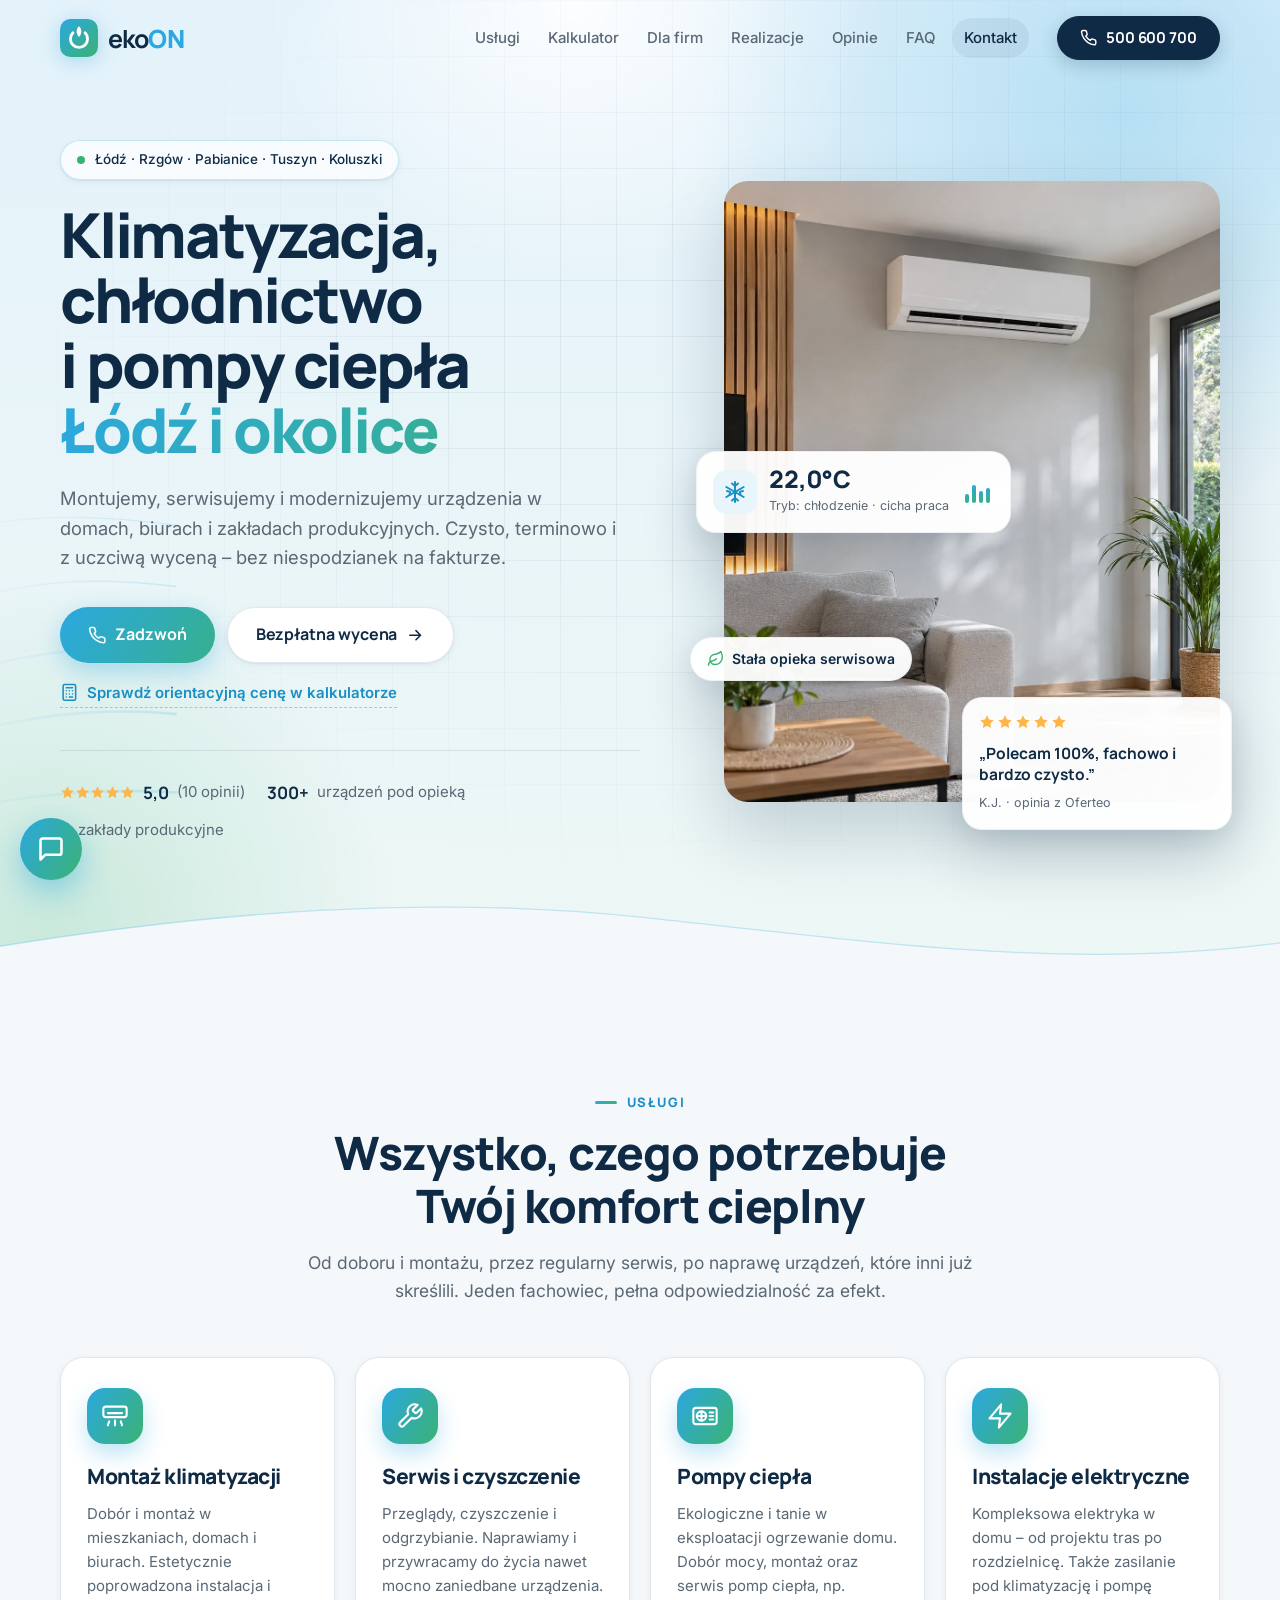
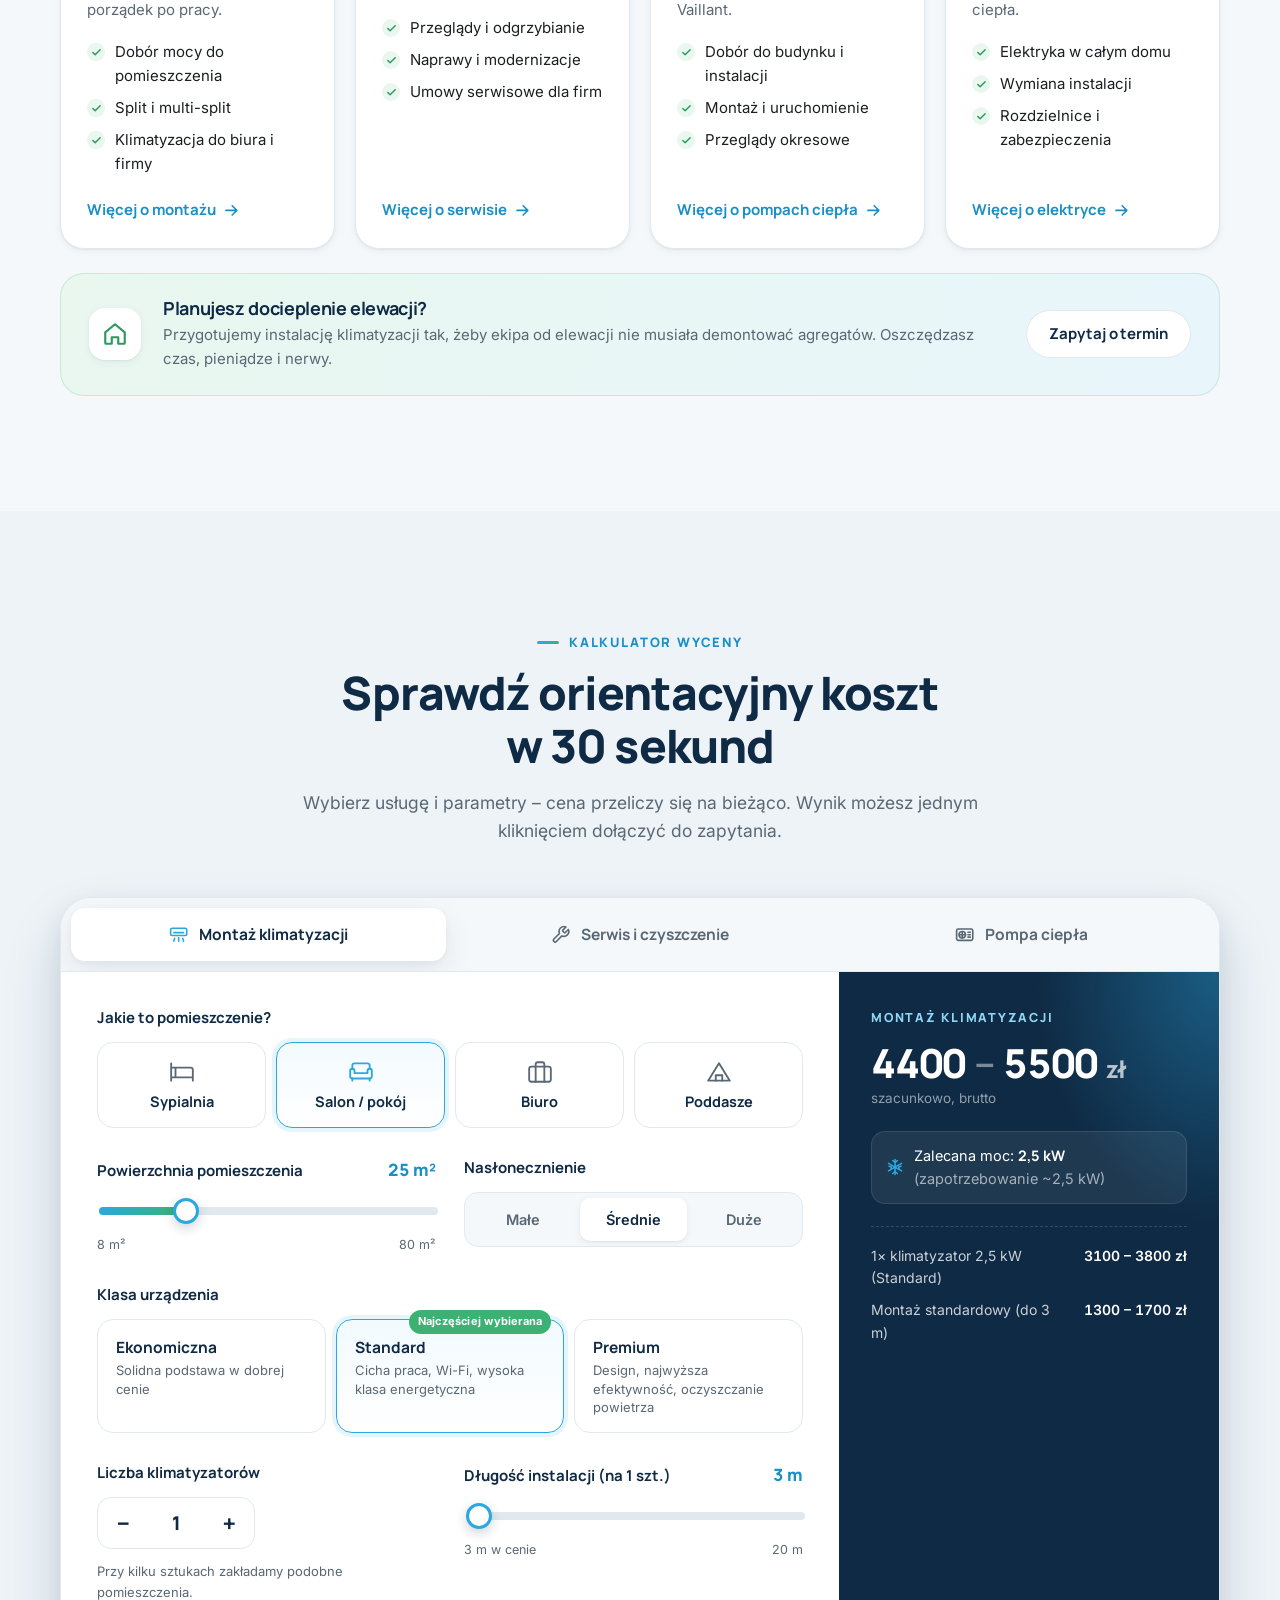
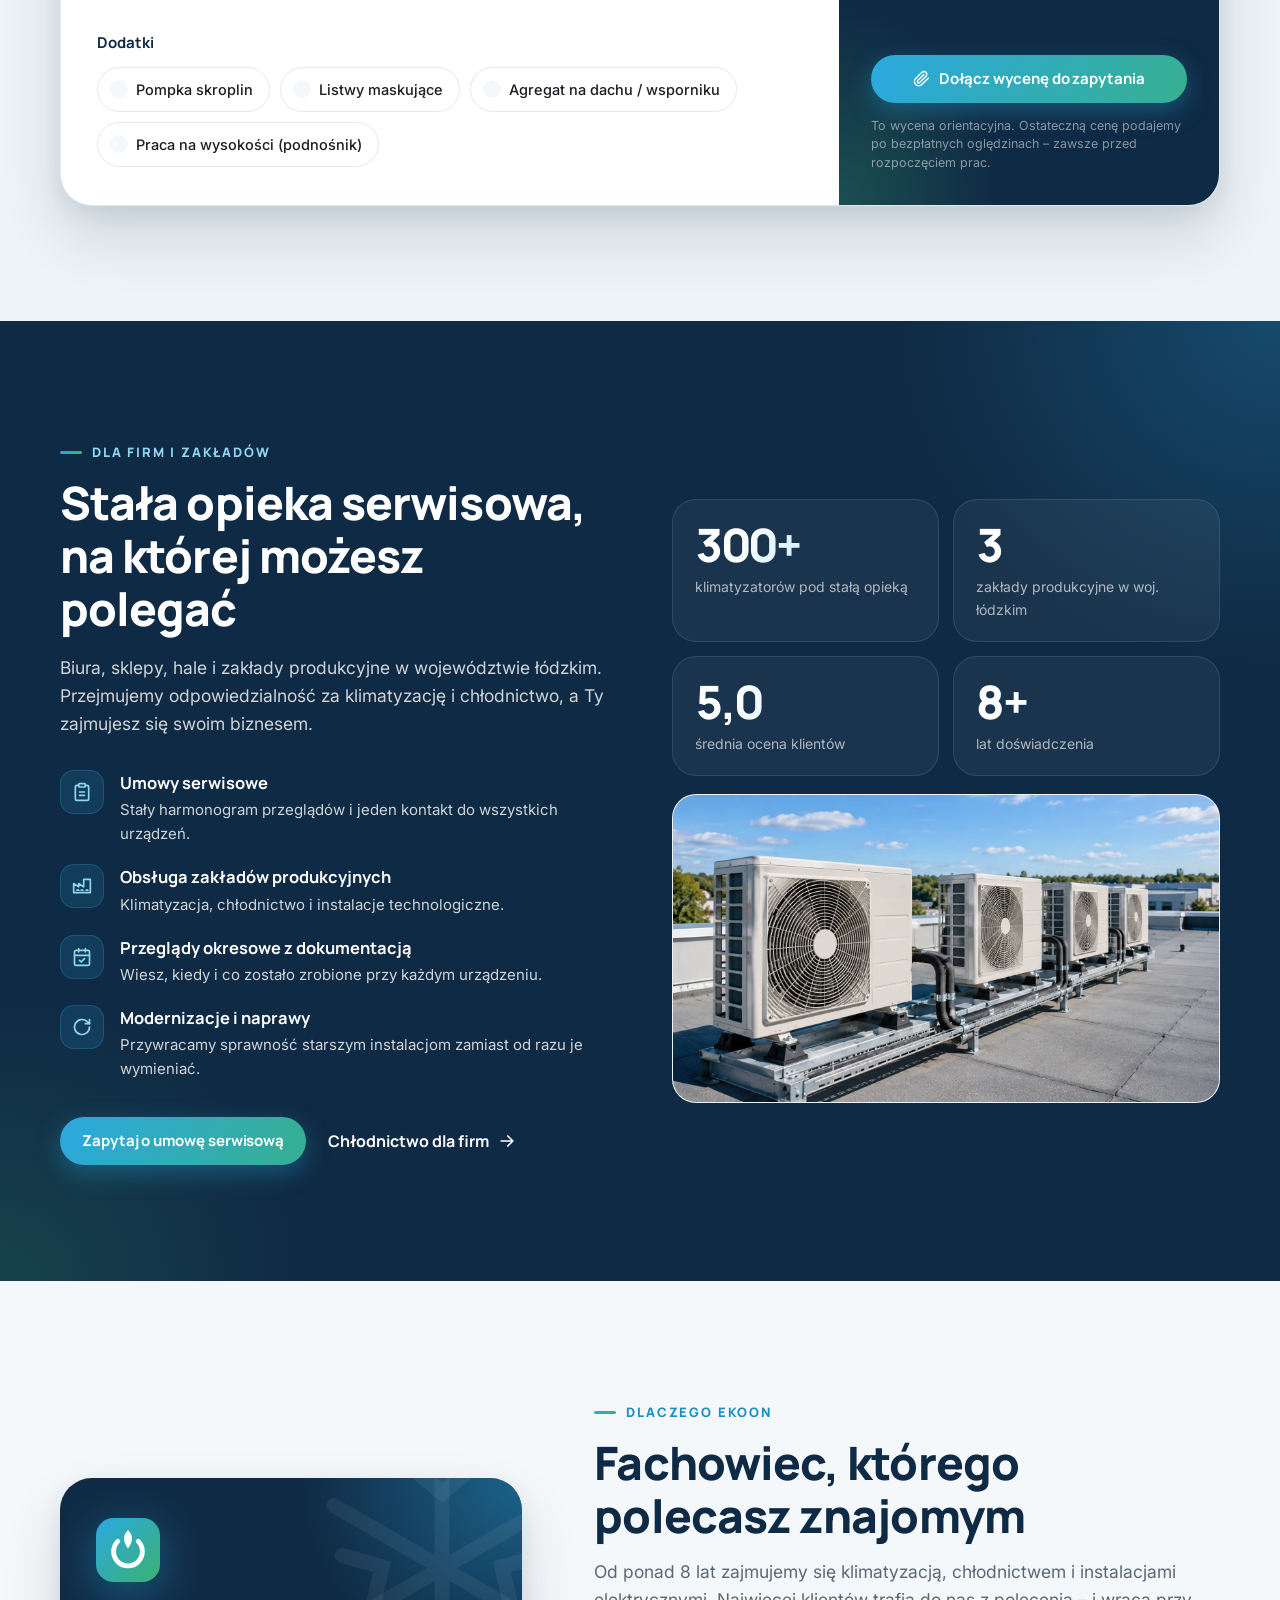
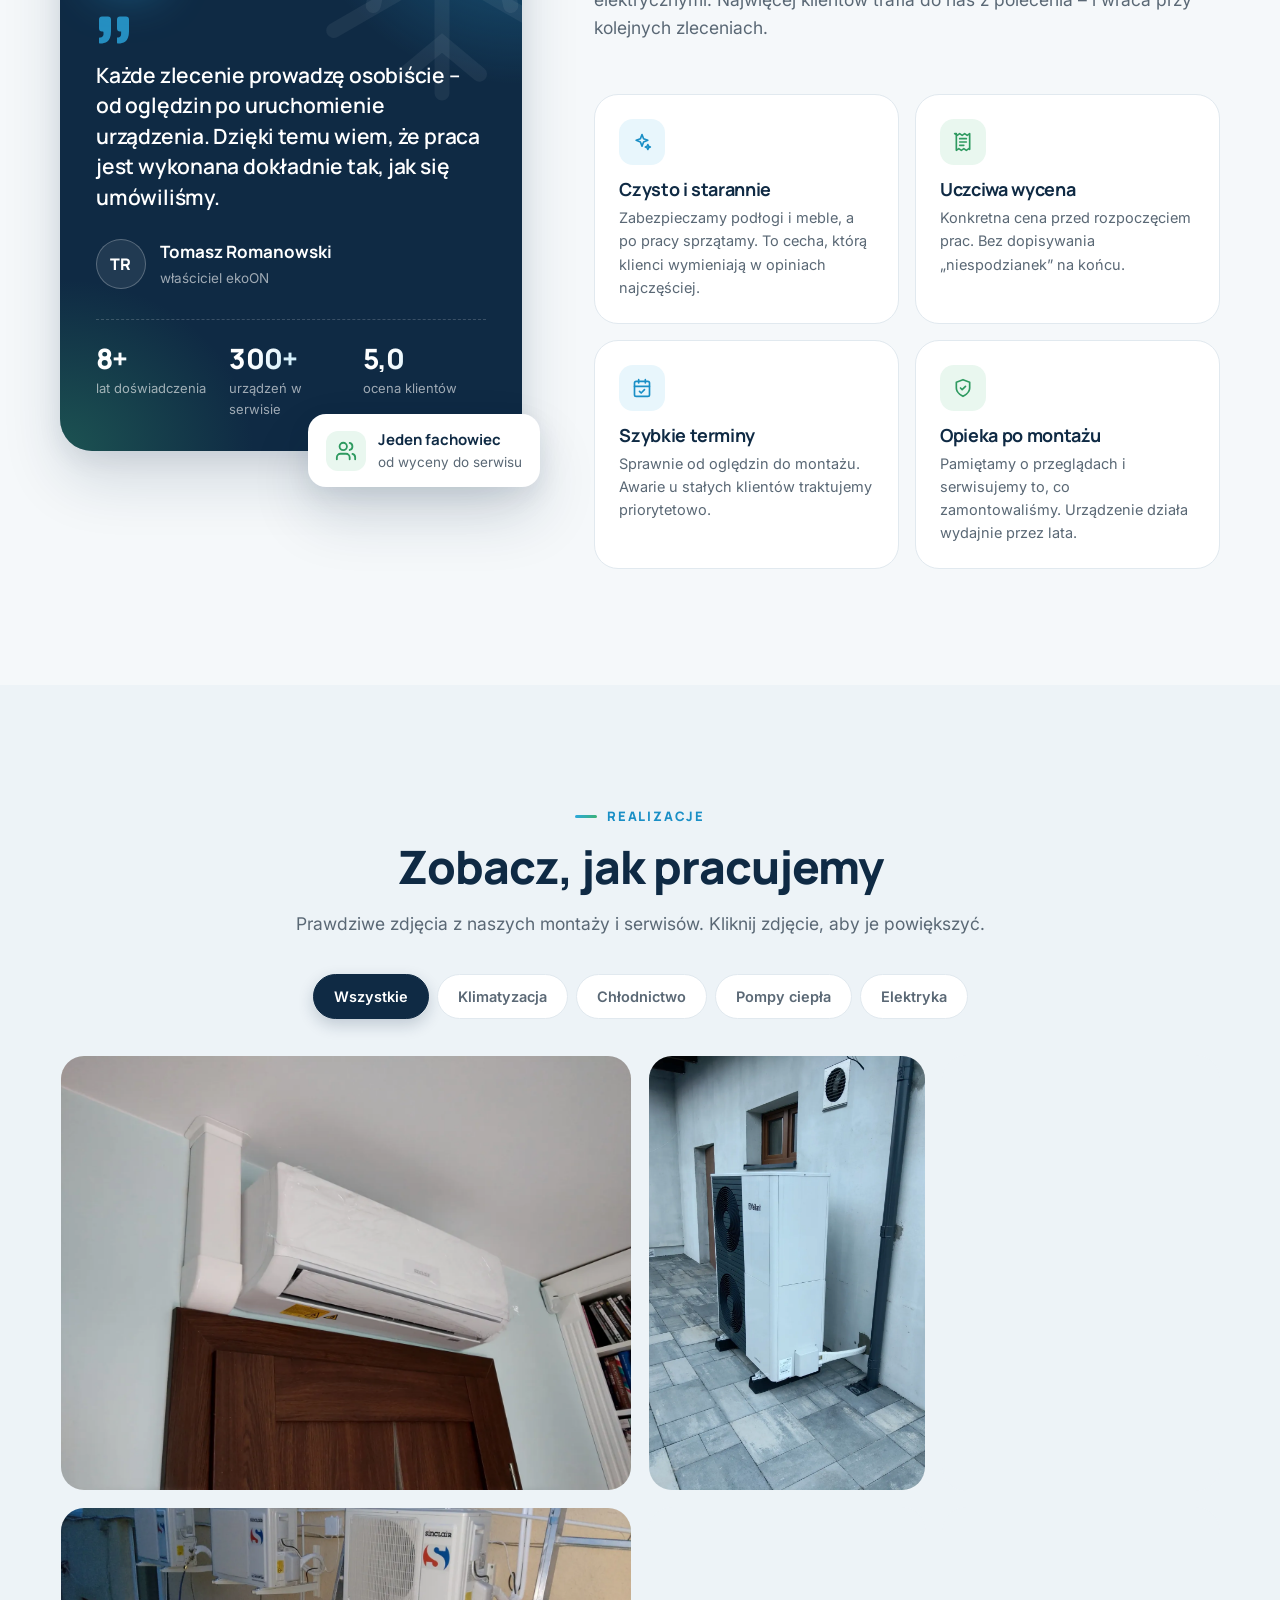
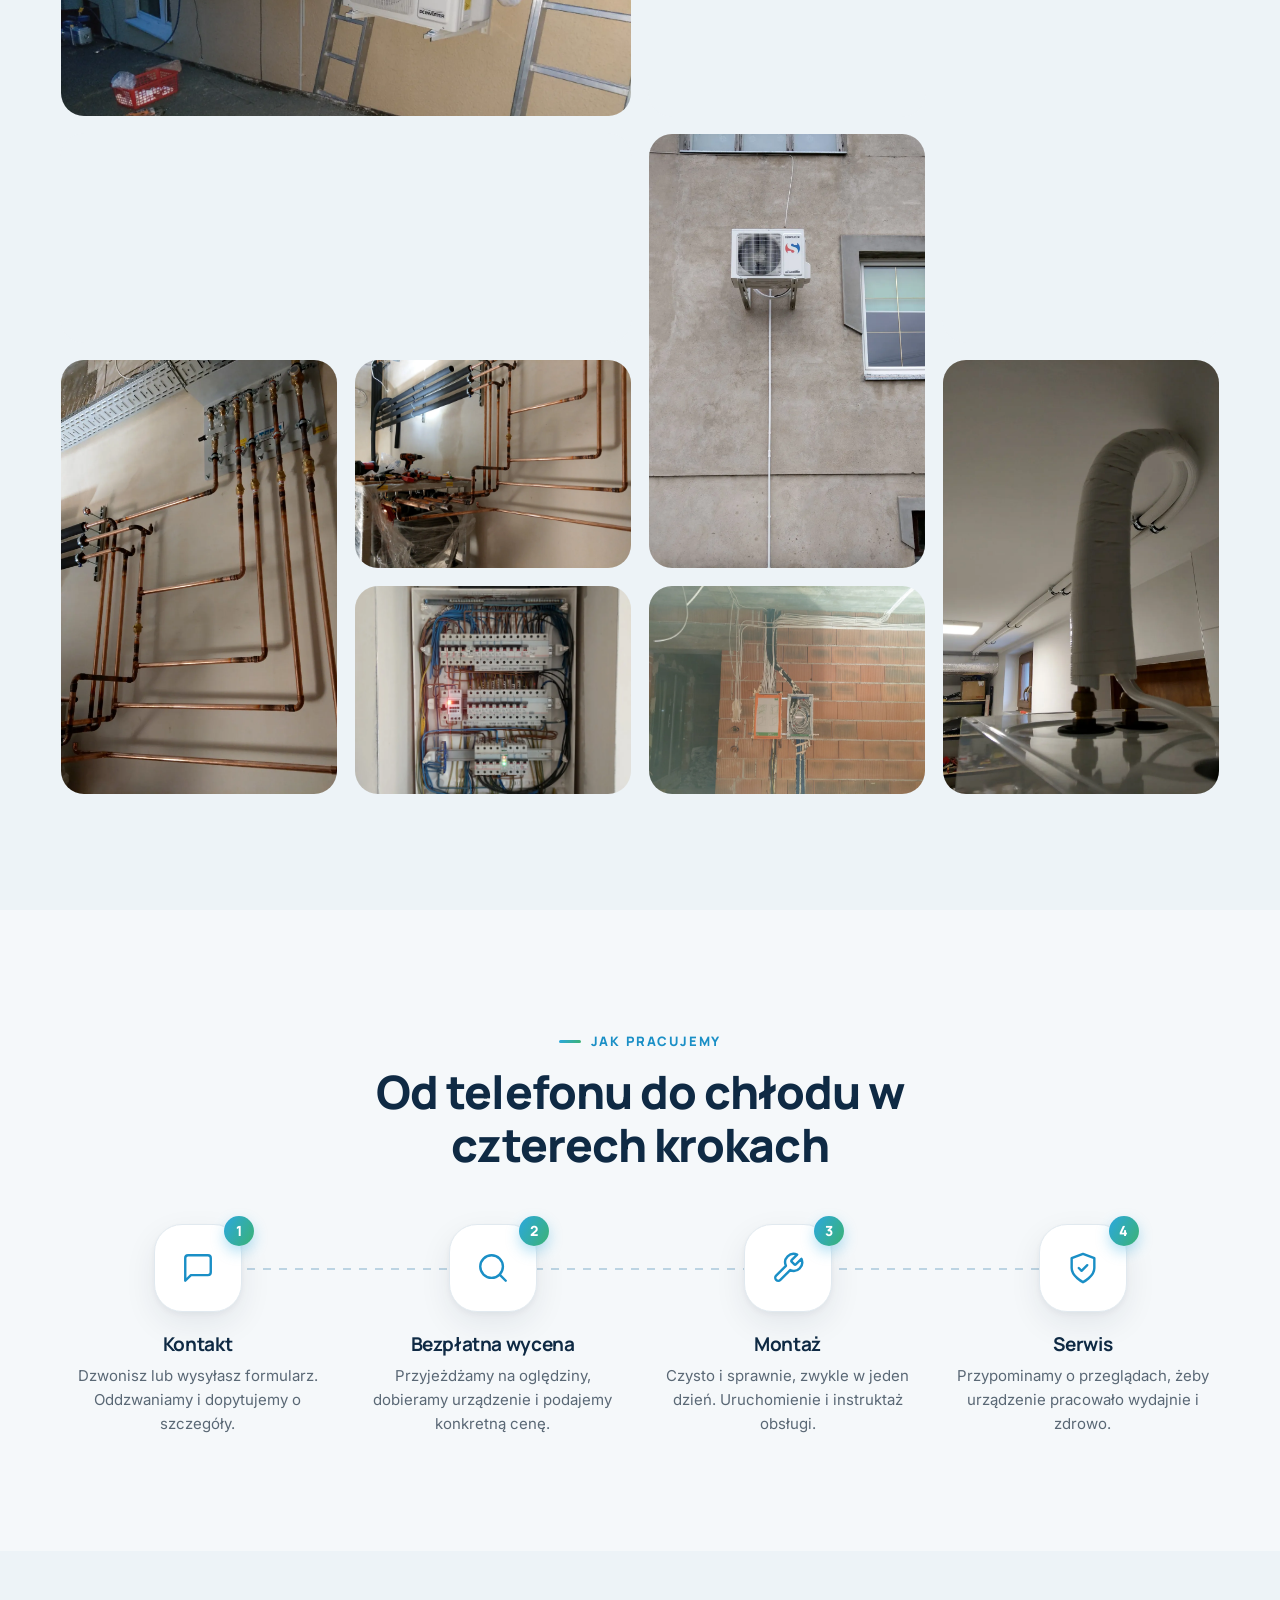
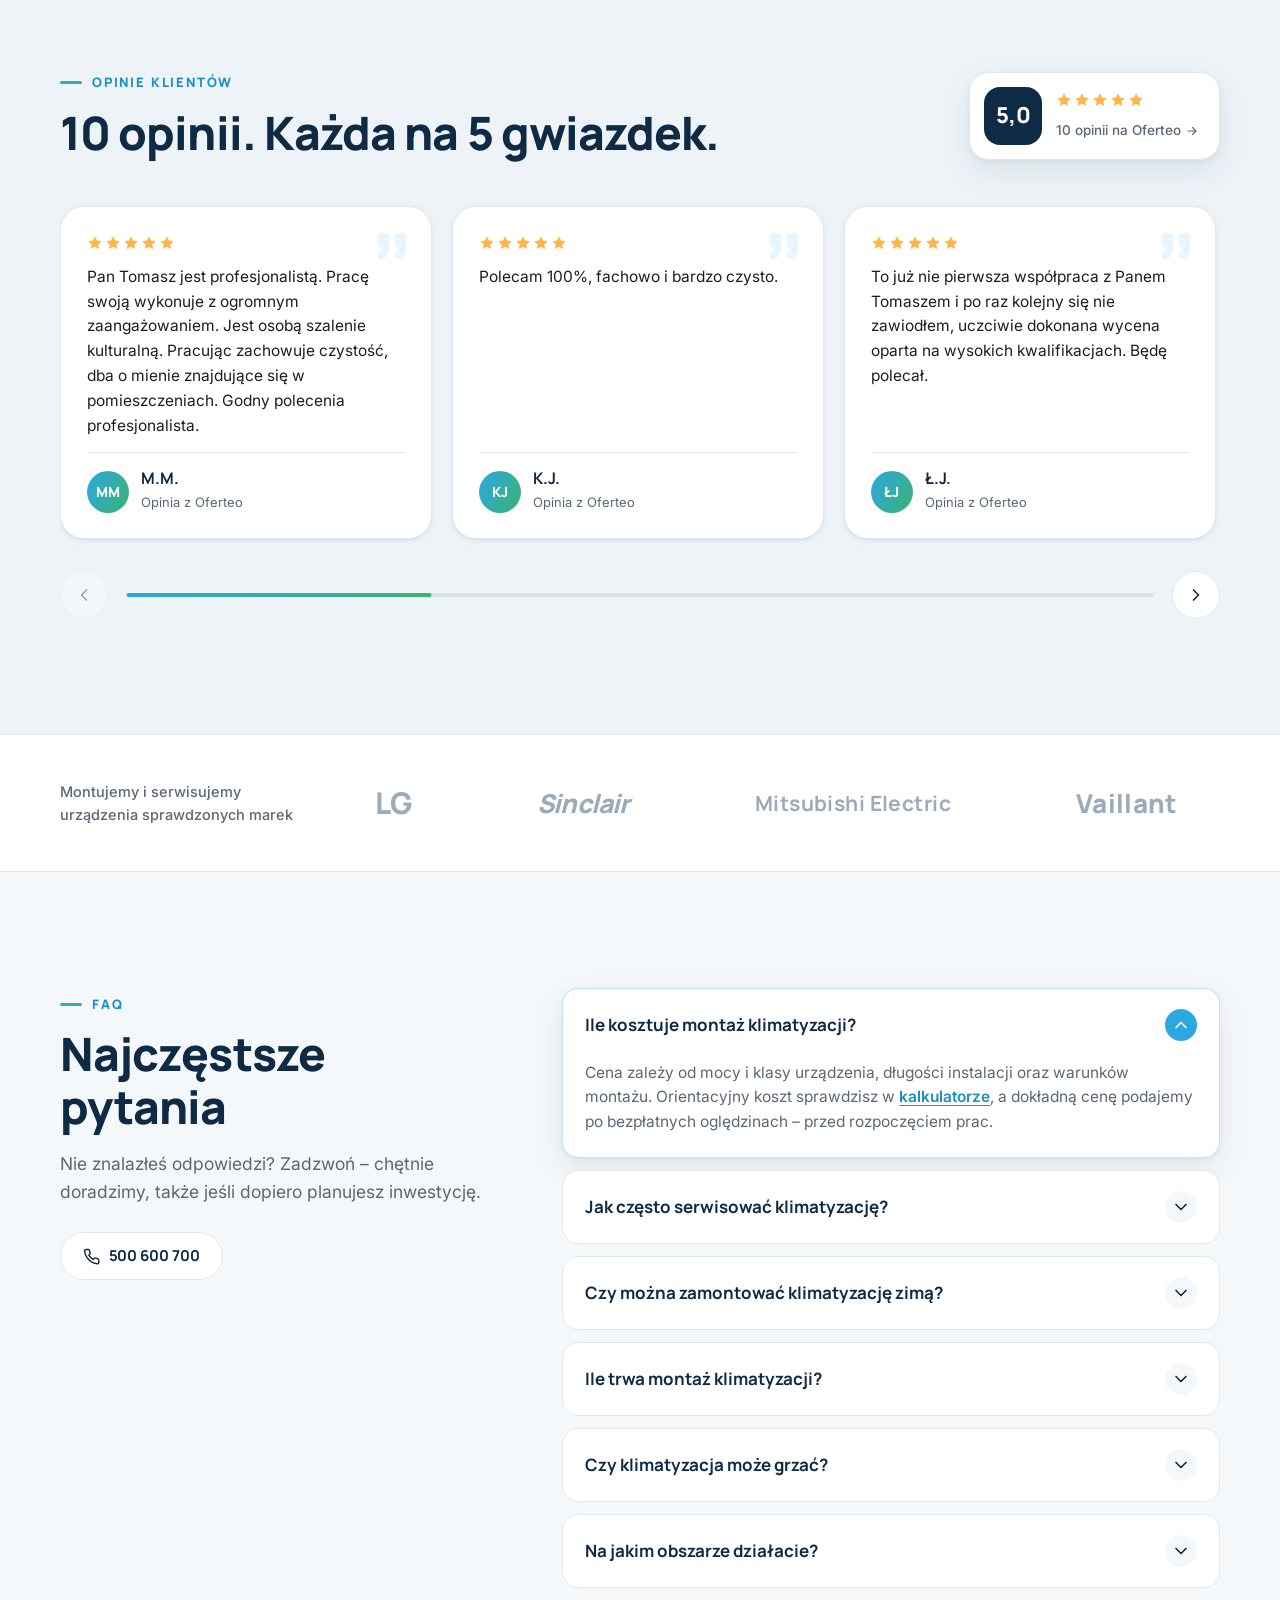
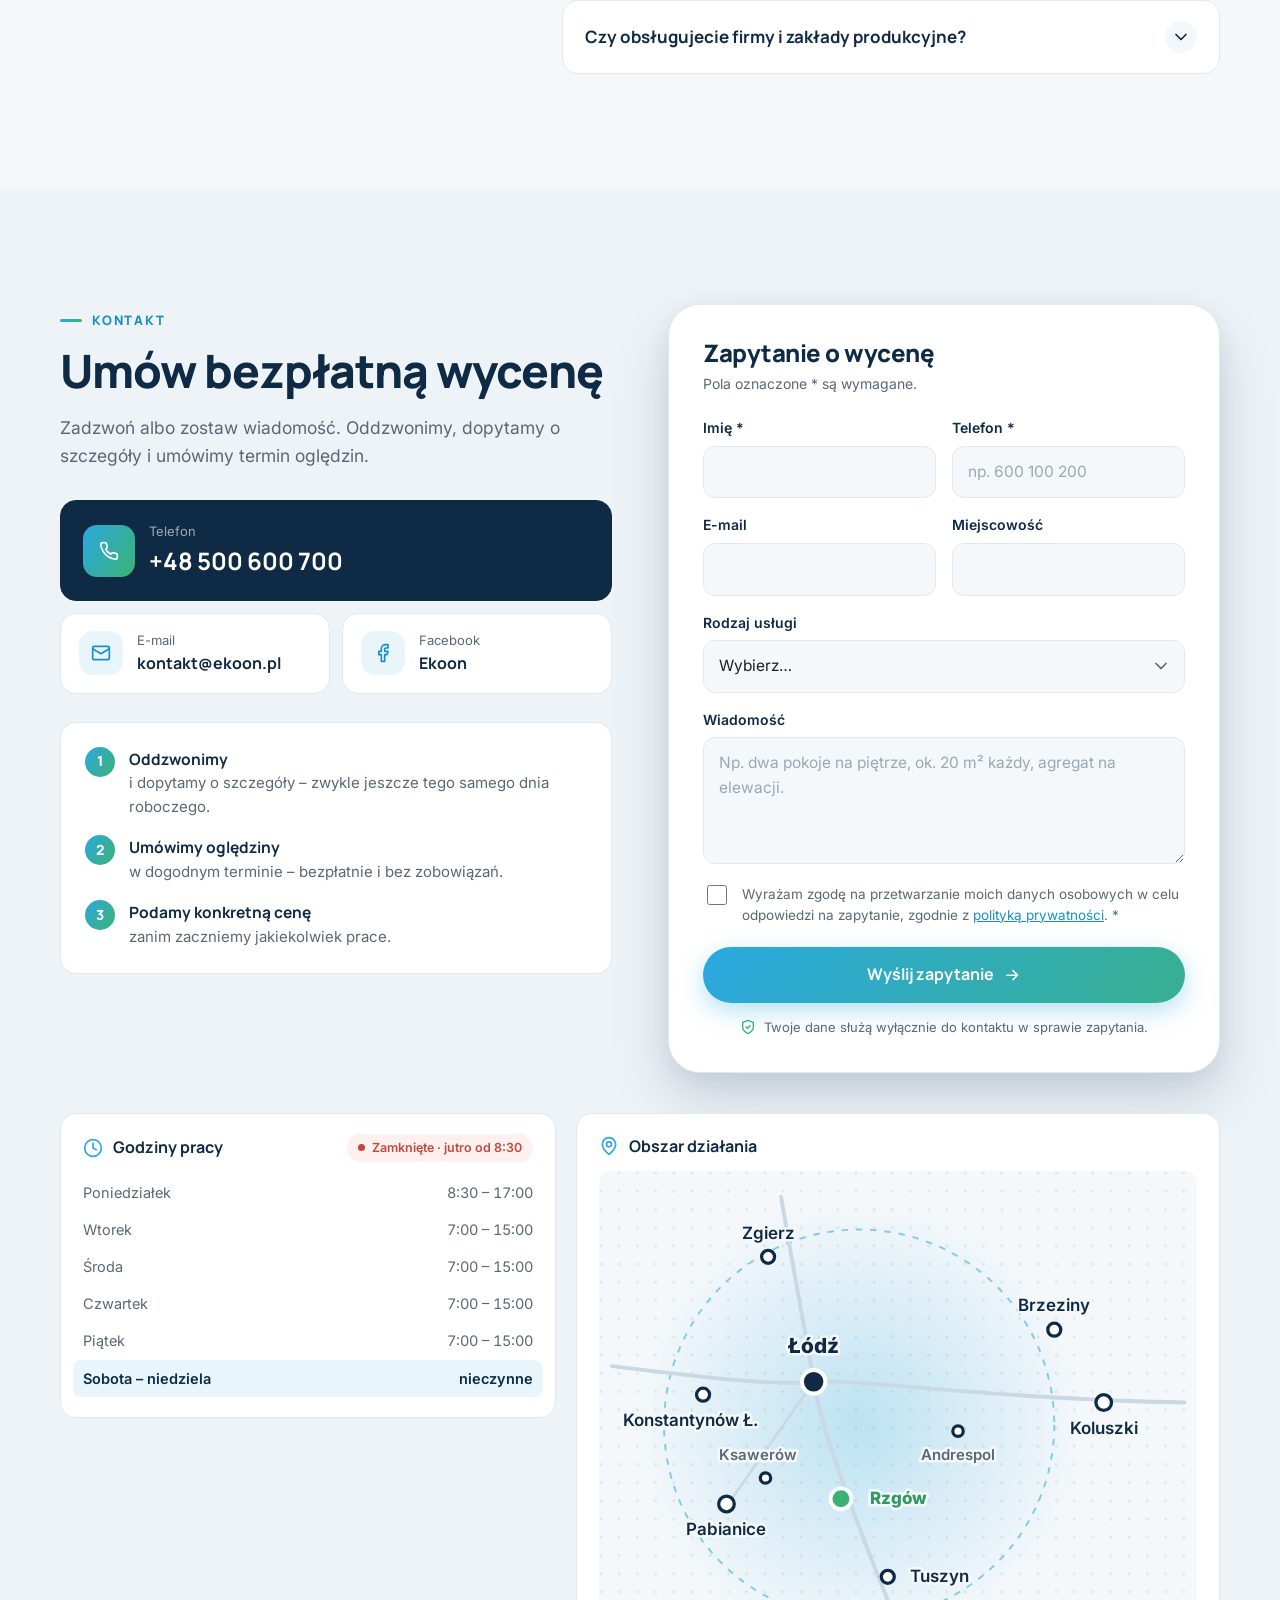
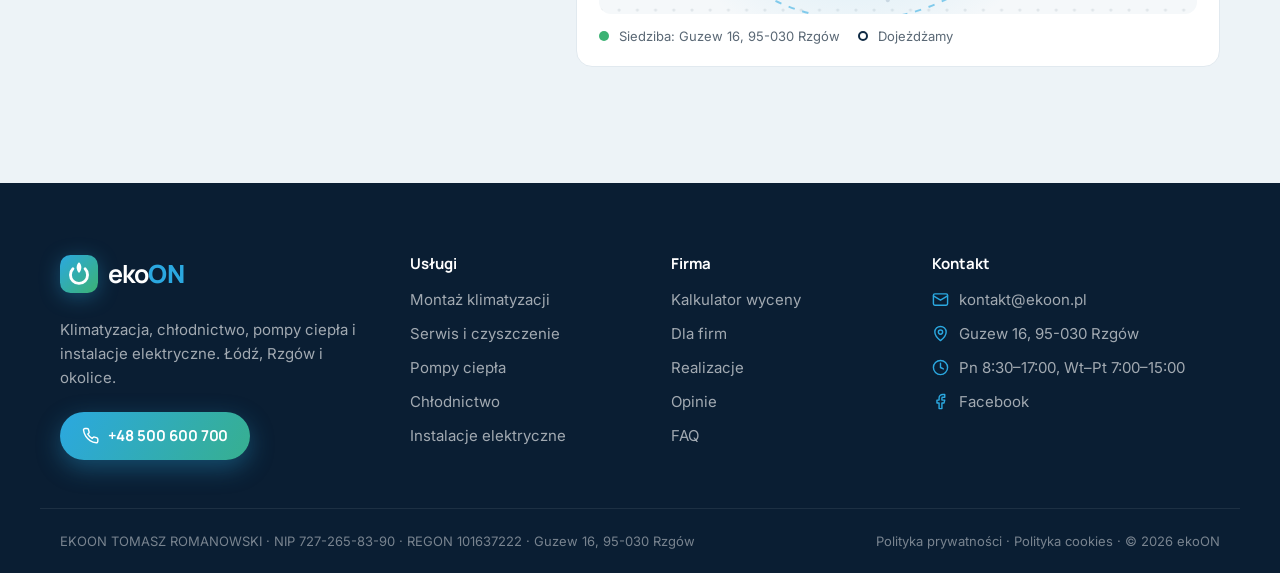
==== commit 4c5925c8: "Galeria realizacji: 13 prawdziwych zdjęć z Oferteo, nowe filtry, mini-galerie na podstronach Co-Auth" ====
--- a/index.html
+++ b/index.html
@@ -18,7 +18,7 @@
 <link rel="preconnect" href="https://fonts.googleapis.com">
 <link rel="preconnect" href="https://fonts.gstatic.com" crossorigin>
 <link rel="stylesheet" href="https://fonts.googleapis.com/css2?family=Inter:wght@400;500;600&family=Manrope:wght@600;700;800&display=swap">
-<link rel="stylesheet" href="css/style.css?v=11">
+<link rel="stylesheet" href="css/style.css?v=12">
 <script>document.documentElement.classList.add('js')</script>
 <script type="application/ld+json">
 {
@@ -520,32 +520,29 @@
     <header class="sec-head reveal">
       <p class="eyebrow">Realizacje</p>
       <h2>Zobacz, jak pracujemy</h2>
-      <p>Wybrane montaże i serwisy z Łodzi i okolic. Kliknij zdjęcie, aby je powiększyć.</p>
+      <p>Prawdziwe zdjęcia z naszych montaży i serwisów. Kliknij zdjęcie, aby je powiększyć.</p>
     </header>
     <div class="filters reveal" role="group" aria-label="Filtruj realizacje">
       <button type="button" class="filter is-active" data-filter="all" aria-pressed="true">Wszystkie</button>
-      <button type="button" class="filter" data-filter="dom" aria-pressed="false">Dom</button>
-      <button type="button" class="filter" data-filter="firma" aria-pressed="false">Firma</button>
-      <button type="button" class="filter" data-filter="serwis" aria-pressed="false">Serwis</button>
+      <button type="button" class="filter" data-filter="klima" aria-pressed="false">Klimatyzacja</button>
+      <button type="button" class="filter" data-filter="chlodnictwo" aria-pressed="false">Chłodnictwo</button>
       <button type="button" class="filter" data-filter="pompy" aria-pressed="false">Pompy ciepła</button>
+      <button type="button" class="filter" data-filter="elektryka" aria-pressed="false">Elektryka</button>
     </div>
     <div class="gallery" data-gallery>
-      <figure class="gitem gitem--big" data-cat="dom"><button type="button" class="gitem__btn"><div class="photo" data-src="img/realizacje/dom-kominek" data-alt="Klimatyzator w luksusowym salonie z marmurowym kominkiem" data-label="Montaż klimatyzatora – wnętrze z marmurowym kominkiem"></div><span class="gitem__zoom"><svg class="ico"><use href="#i-expand"/></svg></span></button><figcaption>Salon z kominkiem · Dom</figcaption></figure>
-      <figure class="gitem" data-cat="dom"><button type="button" class="gitem__btn"><div class="photo" data-src="img/realizacje/dom-nad-drzwiami" data-alt="Szary klimatyzator zamontowany nad drzwiami we wnętrzu z marmurem" data-label="Szary klimatyzator nad drzwiami"></div><span class="gitem__zoom"><svg class="ico"><use href="#i-expand"/></svg></span></button><figcaption>Klimatyzator nad drzwiami · Dom</figcaption></figure>
-      <figure class="gitem" data-cat="dom"><button type="button" class="gitem__btn"><div class="photo" data-src="img/realizacje/dom-lg-dual-inverter" data-alt="Nowy klimatyzator LG Dual Inverter na ścianie" data-label="LG Dual Inverter na ścianie"></div><span class="gitem__zoom"><svg class="ico"><use href="#i-expand"/></svg></span></button><figcaption>LG Dual Inverter · Dom</figcaption></figure>
-      <figure class="gitem gitem--tall" data-cat="firma"><button type="button" class="gitem__btn"><div class="photo" data-src="img/realizacje/firma-lg-dach" data-alt="Jednostki zewnętrzne LG zamontowane na dachu" data-label="Jednostki zewnętrzne LG na dachu"></div><span class="gitem__zoom"><svg class="ico"><use href="#i-expand"/></svg></span></button><figcaption>Agregaty LG na dachu · Firma</figcaption></figure>
-      <figure class="gitem" data-cat="serwis"><button type="button" class="gitem__btn"><div class="photo" data-src="img/realizacje/serwis-mitsubishi-zima" data-alt="Serwis jednostki Mitsubishi Electric na zaśnieżonym dachu" data-label="Serwis Mitsubishi Electric zimą"></div><span class="gitem__zoom"><svg class="ico"><use href="#i-expand"/></svg></span></button><figcaption>Serwis zimą · Serwis</figcaption></figure>
-      <figure class="gitem" data-cat="pompy"><button type="button" class="gitem__btn"><div class="photo" data-src="img/realizacje/pompa-vaillant" data-alt="Pompa ciepła Vaillant zamontowana przy budynku" data-label="Pompa ciepła Vaillant przy budynku"></div><span class="gitem__zoom"><svg class="ico"><use href="#i-expand"/></svg></span></button><figcaption>Pompa ciepła Vaillant · Pompy ciepła</figcaption></figure>
-      <figure class="gitem" data-cat="dom"><button type="button" class="gitem__btn"><div class="photo" data-src="img/realizacje/dom-czarny" data-alt="Czarny klimatyzator w szarym pokoju z obrazami" data-label="Czarny klimatyzator w szarym pokoju"></div><span class="gitem__zoom"><svg class="ico"><use href="#i-expand"/></svg></span></button><figcaption>Czarny klimatyzator · Dom</figcaption></figure>
-      <figure class="gitem gitem--wide" data-cat="firma"><button type="button" class="gitem__btn"><div class="photo" data-src="img/realizacje/firma-biurowiec" data-alt="Dwa klimatyzatory zamontowane na elewacji biurowca" data-label="Klimatyzatory na elewacji biurowca"></div><span class="gitem__zoom"><svg class="ico"><use href="#i-expand"/></svg></span></button><figcaption>Elewacja biurowca · Firma</figcaption></figure>
-      <figure class="gitem" data-cat="serwis"><button type="button" class="gitem__btn"><div class="photo" data-src="img/realizacje/serwis-przed" data-alt="Bardzo zaniedbany klimatyzator przed czyszczeniem" data-label="Zaniedbany klimatyzator przed serwisem"></div><span class="gitem__zoom"><svg class="ico"><use href="#i-expand"/></svg></span></button><figcaption>Przed czyszczeniem · Serwis</figcaption></figure>
-      <figure class="gitem gitem--tall" data-cat="serwis"><button type="button" class="gitem__btn"><div class="photo" data-src="img/realizacje/serwis-czyszczenie" data-alt="Rozłożony klimatyzator podczas gruntownego czyszczenia" data-label="Rozłożony klimatyzator podczas serwisu"></div><span class="gitem__zoom"><svg class="ico"><use href="#i-expand"/></svg></span></button><figcaption>Gruntowne czyszczenie · Serwis</figcaption></figure>
-      <figure class="gitem" data-cat="firma"><button type="button" class="gitem__btn"><div class="photo" data-src="img/realizacje/firma-sinclair-dach" data-alt="Agregaty Sinclair zamontowane na dachu" data-label="Agregaty Sinclair na dachu"></div><span class="gitem__zoom"><svg class="ico"><use href="#i-expand"/></svg></span></button><figcaption>Agregaty Sinclair · Firma</figcaption></figure>
-      <figure class="gitem" data-cat="pompy"><button type="button" class="gitem__btn"><div class="photo" data-src="img/realizacje/pompa-kotlownia" data-alt="Kotły Vaillant w nowoczesnej kotłowni" data-label="Kotłownia Vaillant"></div><span class="gitem__zoom"><svg class="ico"><use href="#i-expand"/></svg></span></button><figcaption>Kotłownia Vaillant · Pompy ciepła</figcaption></figure>
-      <figure class="gitem" data-cat="dom"><button type="button" class="gitem__btn"><div class="photo" data-src="img/realizacje/dom-balkon-sinclair" data-alt="Agregat Sinclair na balkonie na podkładkach antywibracyjnych" data-label="Agregat na balkonie, podkładki antywibracyjne"></div><span class="gitem__zoom"><svg class="ico"><use href="#i-expand"/></svg></span></button><figcaption>Agregat na balkonie · Dom</figcaption></figure>
-      <figure class="gitem" data-cat="firma"><button type="button" class="gitem__btn"><div class="photo" data-src="img/realizacje/chlodnictwo-rury" data-alt="Izolowane rury instalacji chłodniczej" data-label="Izolowane rury chłodnicze"></div><span class="gitem__zoom"><svg class="ico"><use href="#i-expand"/></svg></span></button><figcaption>Instalacja chłodnicza · Firma</figcaption></figure>
-      <figure class="gitem" data-cat="serwis"><button type="button" class="gitem__btn"><div class="photo" data-src="img/realizacje/modernizacja-docieplenie" data-alt="Instalacja klimatyzacji przygotowana pod docieplenie elewacji" data-label="Instalacja przygotowana pod docieplenie"></div><span class="gitem__zoom"><svg class="ico"><use href="#i-expand"/></svg></span></button><figcaption>Przygotowanie pod docieplenie · Serwis</figcaption></figure>
-      <figure class="gitem gitem--wide" data-cat="dom"><button type="button" class="gitem__btn"><div class="photo" data-src="img/realizacje/dom-korytarz" data-alt="Klimatyzator w korytarzu z dekoracyjnym wykończeniem" data-label="Klimatyzator w korytarzu"></div><span class="gitem__zoom"><svg class="ico"><use href="#i-expand"/></svg></span></button><figcaption>Korytarz · Dom</figcaption></figure>
+      <figure class="gitem gitem--big" data-cat="klima"><button type="button" class="gitem__btn"><div class="photo" data-src="img/realizacje/dom-nad-drzwiami" data-alt="Klimatyzator Sinclair zamontowany nad drzwiami, instalacja w estetycznym korytku" data-label="Klimatyzator nad drzwiami · Dom"></div><span class="gitem__zoom"><svg class="ico"><use href="#i-expand"/></svg></span></button><figcaption>Klimatyzator nad drzwiami · Dom</figcaption></figure>
+      <figure class="gitem gitem--tall" data-cat="pompy"><button type="button" class="gitem__btn"><div class="photo" data-src="img/realizacje/pompa-vaillant" data-alt="Pompa ciepła Vaillant aroTHERM przy budynku, na podstawach antywibracyjnych" data-label="Pompa ciepła Vaillant · Pompy ciepła"></div><span class="gitem__zoom"><svg class="ico"><use href="#i-expand"/></svg></span></button><figcaption>Pompa ciepła Vaillant · Pompy ciepła</figcaption></figure>
+      <figure class="gitem gitem--tall" data-cat="klima"><button type="button" class="gitem__btn"><div class="photo" data-src="img/realizacje/dom-balkon-sinclair" data-alt="Agregat klimatyzacji Sinclair na ścianie domu jednorodzinnego obok balkonu" data-label="Agregat przy balkonie · Dom"></div><span class="gitem__zoom"><svg class="ico"><use href="#i-expand"/></svg></span></button><figcaption>Agregat przy balkonie · Dom</figcaption></figure>
+      <figure class="gitem gitem--wide" data-cat="klima"><button type="button" class="gitem__btn"><div class="photo" data-src="img/realizacje/firma-agregaty-sinclair" data-alt="Trzy agregaty klimatyzacji Sinclair zamontowane na ścianie budynku firmy" data-label="Trzy agregaty Sinclair · Firma"></div><span class="gitem__zoom"><svg class="ico"><use href="#i-expand"/></svg></span></button><figcaption>Trzy agregaty Sinclair · Firma</figcaption></figure>
+      <figure class="gitem" data-cat="chlodnictwo"><button type="button" class="gitem__btn"><div class="photo" data-src="img/realizacje/chlodnictwo-agregaty-dach" data-alt="Agregaty chłodnicze na stalowej konstrukcji na dachu zakładu" data-label="Agregaty chłodnicze na dachu · Chłodnictwo"></div><span class="gitem__zoom"><svg class="ico"><use href="#i-expand"/></svg></span></button><figcaption>Agregaty chłodnicze na dachu · Chłodnictwo</figcaption></figure>
+      <figure class="gitem gitem--tall" data-cat="elektryka"><button type="button" class="gitem__btn"><div class="photo" data-src="img/realizacje/elektryka-rozdzielnica" data-alt="Uporządkowana rozdzielnica elektryczna z zabezpieczeniami" data-label="Rozdzielnica w domu · Elektryka"></div><span class="gitem__zoom"><svg class="ico"><use href="#i-expand"/></svg></span></button><figcaption>Rozdzielnica w domu · Elektryka</figcaption></figure>
+      <figure class="gitem gitem--wide" data-cat="klima"><button type="button" class="gitem__btn"><div class="photo" data-src="img/realizacje/serwis-czyszczenie" data-alt="Rozebrany, zaniedbany klimatyzator podczas gruntownego czyszczenia" data-label="Gruntowne czyszczenie · Serwis"></div><span class="gitem__zoom"><svg class="ico"><use href="#i-expand"/></svg></span></button><figcaption>Gruntowne czyszczenie · Serwis</figcaption></figure>
+      <figure class="gitem gitem--tall" data-cat="klima"><button type="button" class="gitem__btn"><div class="photo" data-src="img/realizacje/dom-elewacja-sinclair" data-alt="Agregat Sinclair na elewacji budynku z instalacją w białym korytku" data-label="Agregat na elewacji · Klimatyzacja"></div><span class="gitem__zoom"><svg class="ico"><use href="#i-expand"/></svg></span></button><figcaption>Agregat na elewacji · Klimatyzacja</figcaption></figure>
+      <figure class="gitem gitem--tall" data-cat="pompy"><button type="button" class="gitem__btn"><div class="photo" data-src="img/realizacje/pompa-kotlownia" data-alt="Instalacja z rur miedzianych w kotłowni" data-label="Instalacja w kotłowni · Pompy ciepła"></div><span class="gitem__zoom"><svg class="ico"><use href="#i-expand"/></svg></span></button><figcaption>Instalacja w kotłowni · Pompy ciepła</figcaption></figure>
+      <figure class="gitem" data-cat="chlodnictwo"><button type="button" class="gitem__btn"><div class="photo" data-src="img/realizacje/chlodnictwo-instalacja-miedz" data-alt="Montaż instalacji chłodniczej z rur miedzianych i izolowanych przewodów" data-label="Montaż instalacji · Chłodnictwo"></div><span class="gitem__zoom"><svg class="ico"><use href="#i-expand"/></svg></span></button><figcaption>Montaż instalacji · Chłodnictwo</figcaption></figure>
+      <figure class="gitem gitem--tall" data-cat="chlodnictwo"><button type="button" class="gitem__btn"><div class="photo" data-src="img/realizacje/chlodnictwo-rury" data-alt="Izolowane przewody chłodnicze poprowadzone pod sufitem na uchwytach" data-label="Izolowane przewody · Chłodnictwo"></div><span class="gitem__zoom"><svg class="ico"><use href="#i-expand"/></svg></span></button><figcaption>Izolowane przewody · Chłodnictwo</figcaption></figure>
+      <figure class="gitem" data-cat="elektryka"><button type="button" class="gitem__btn"><div class="photo" data-src="img/realizacje/elektryka-rozdzielnica-wnek" data-alt="Rozdzielnica elektryczna zamontowana we wnęce ściany" data-label="Rozdzielnica we wnęce · Elektryka"></div><span class="gitem__zoom"><svg class="ico"><use href="#i-expand"/></svg></span></button><figcaption>Rozdzielnica we wnęce · Elektryka</figcaption></figure>
+      <figure class="gitem" data-cat="elektryka"><button type="button" class="gitem__btn"><div class="photo" data-src="img/realizacje/elektryka-budowa" data-alt="Instalacja elektryczna w domu w trakcie budowy, rozdzielnice podtynkowe" data-label="Instalacja na budowie · Elektryka"></div><span class="gitem__zoom"><svg class="ico"><use href="#i-expand"/></svg></span></button><figcaption>Instalacja na budowie · Elektryka</figcaption></figure>
     </div>
   </div>
 </section>
--- a/css/style.css
+++ b/css/style.css
@@ -882,3 +882,10 @@
   .chat.is-open::before { content: ""; position: fixed; inset: 0; background: rgba(10, 30, 51, .35); }
 }
 @media print { .chat { display: none; } }
+
+/* Czat na telefonie: zjeżdża w dół, gdy pasek „Zadzwoń / Bezpłatna wycena” się chowa,
+   i wraca nad niego, gdy pasek się pojawia */
+@media (max-width: 720px) {
+  .chat { transition: transform .35s var(--ease); }
+  .callbar.is-hidden ~ .chat:not(.is-open) { transform: translateY(74px); }
+}
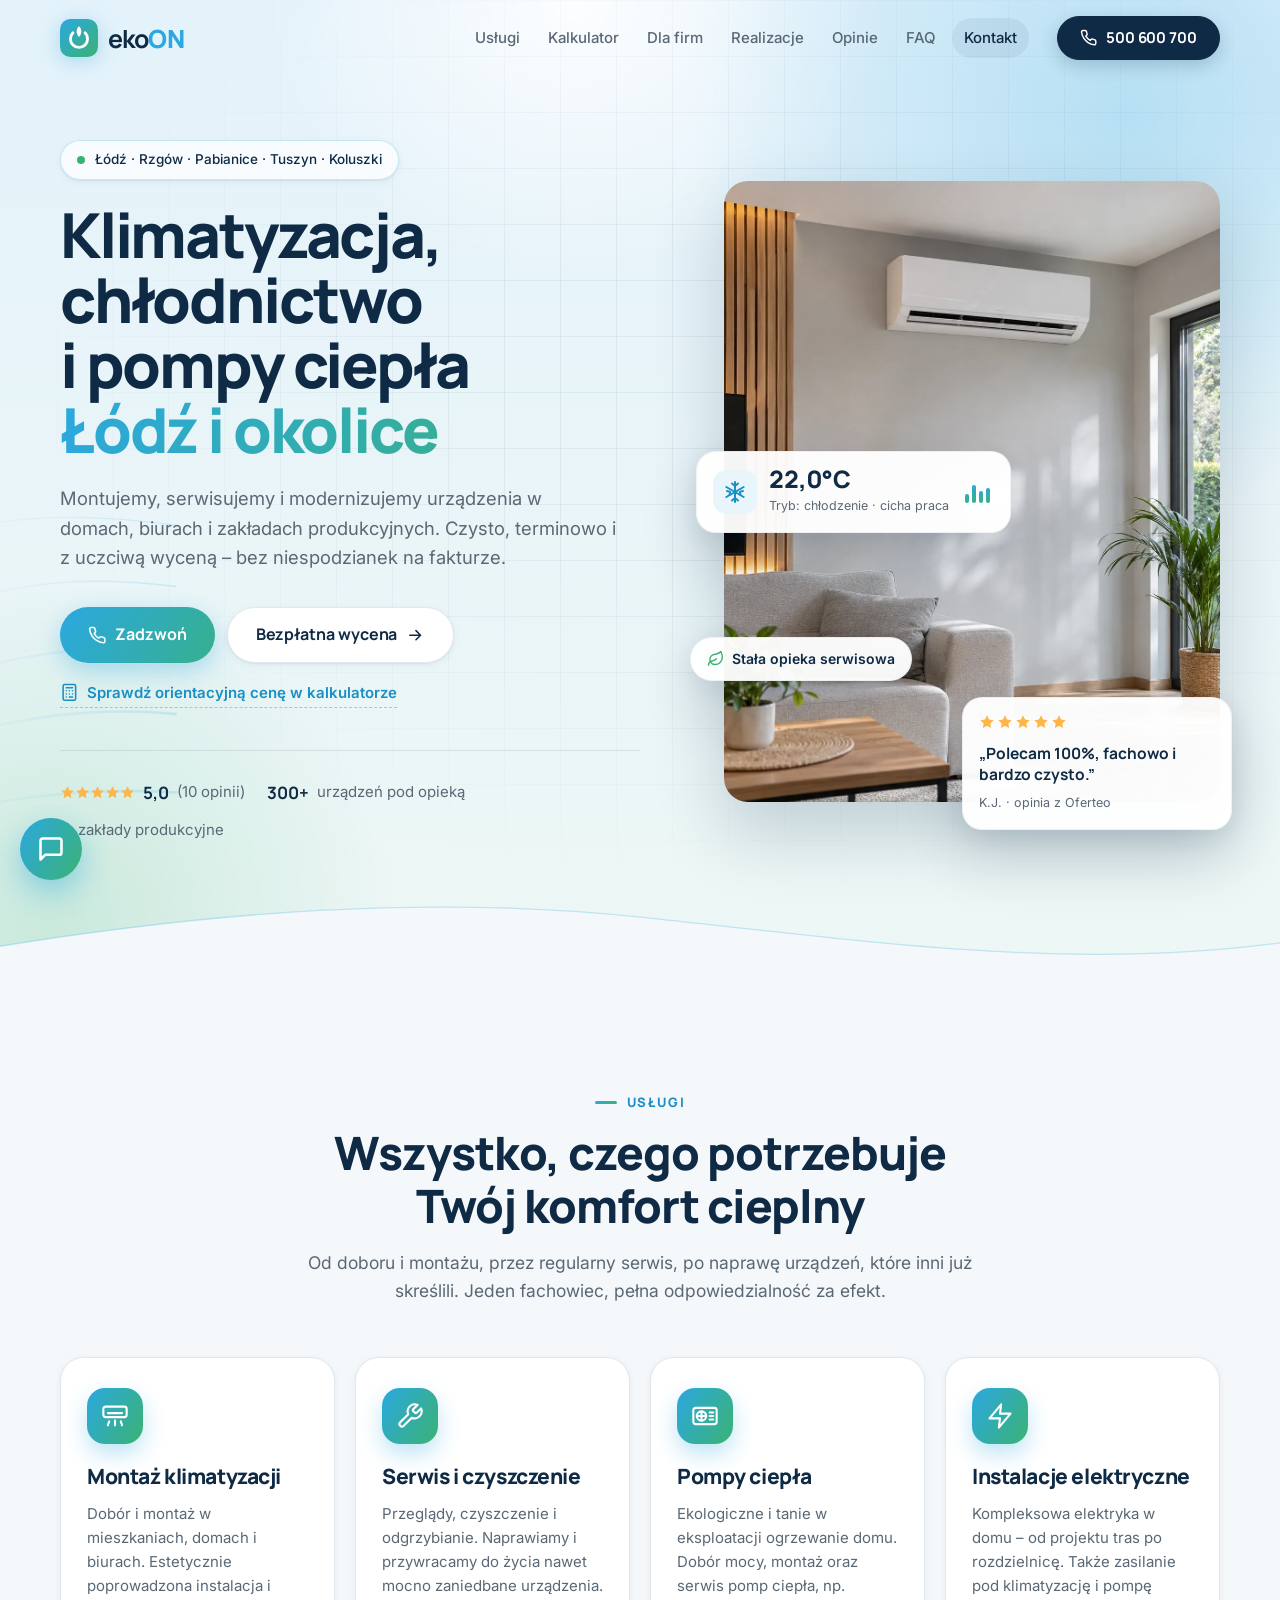
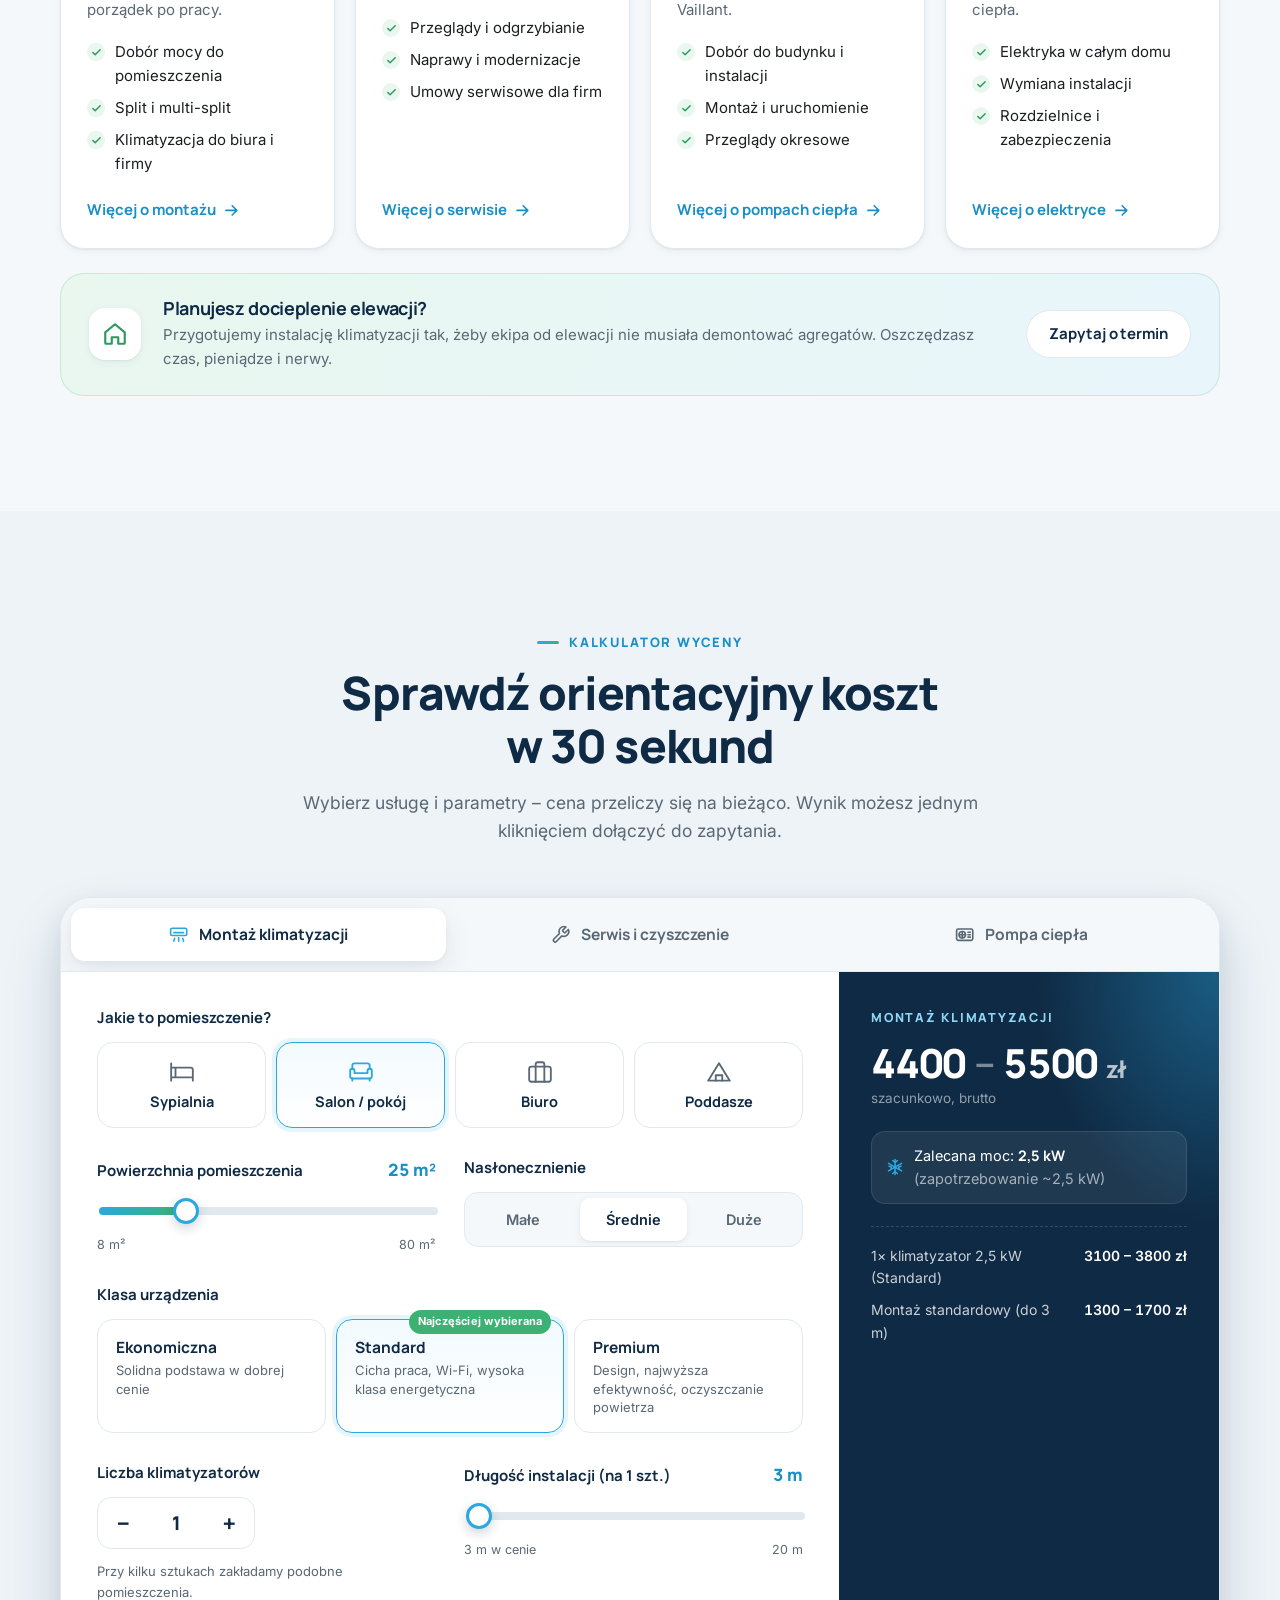
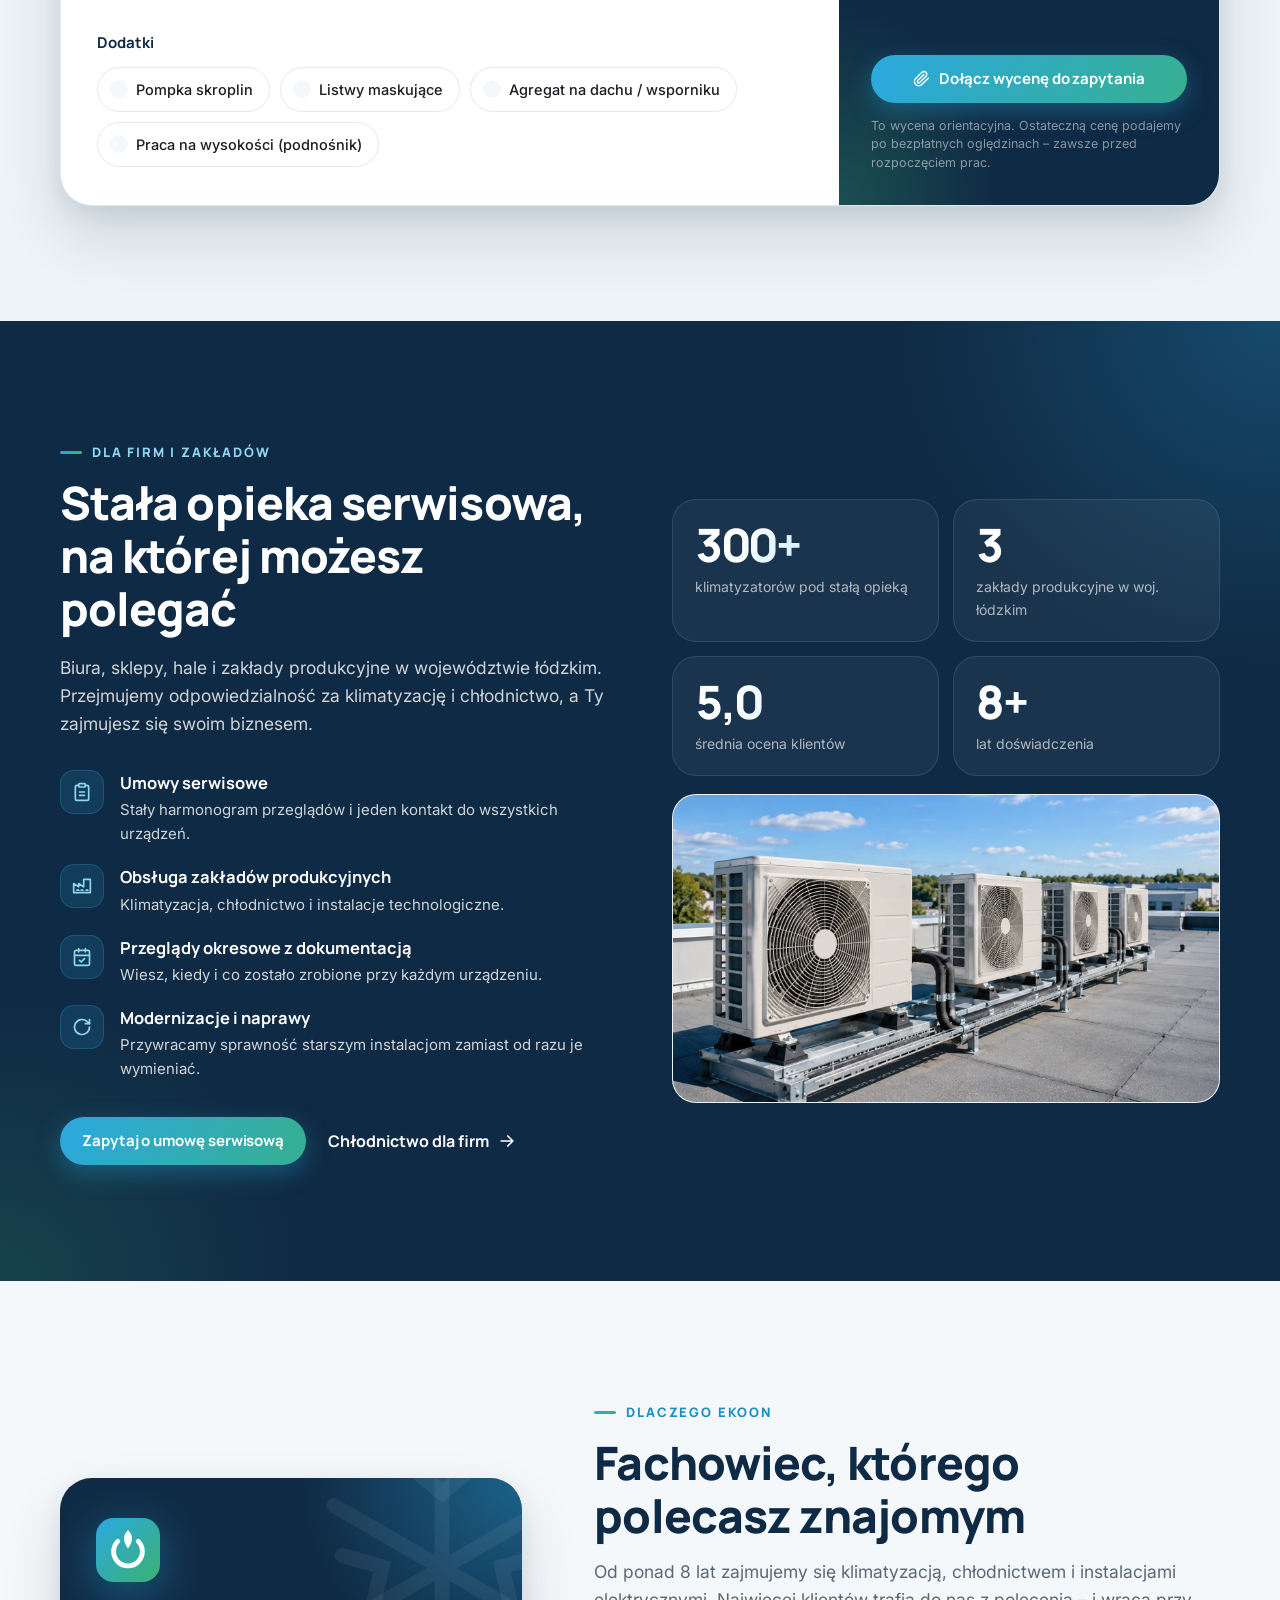
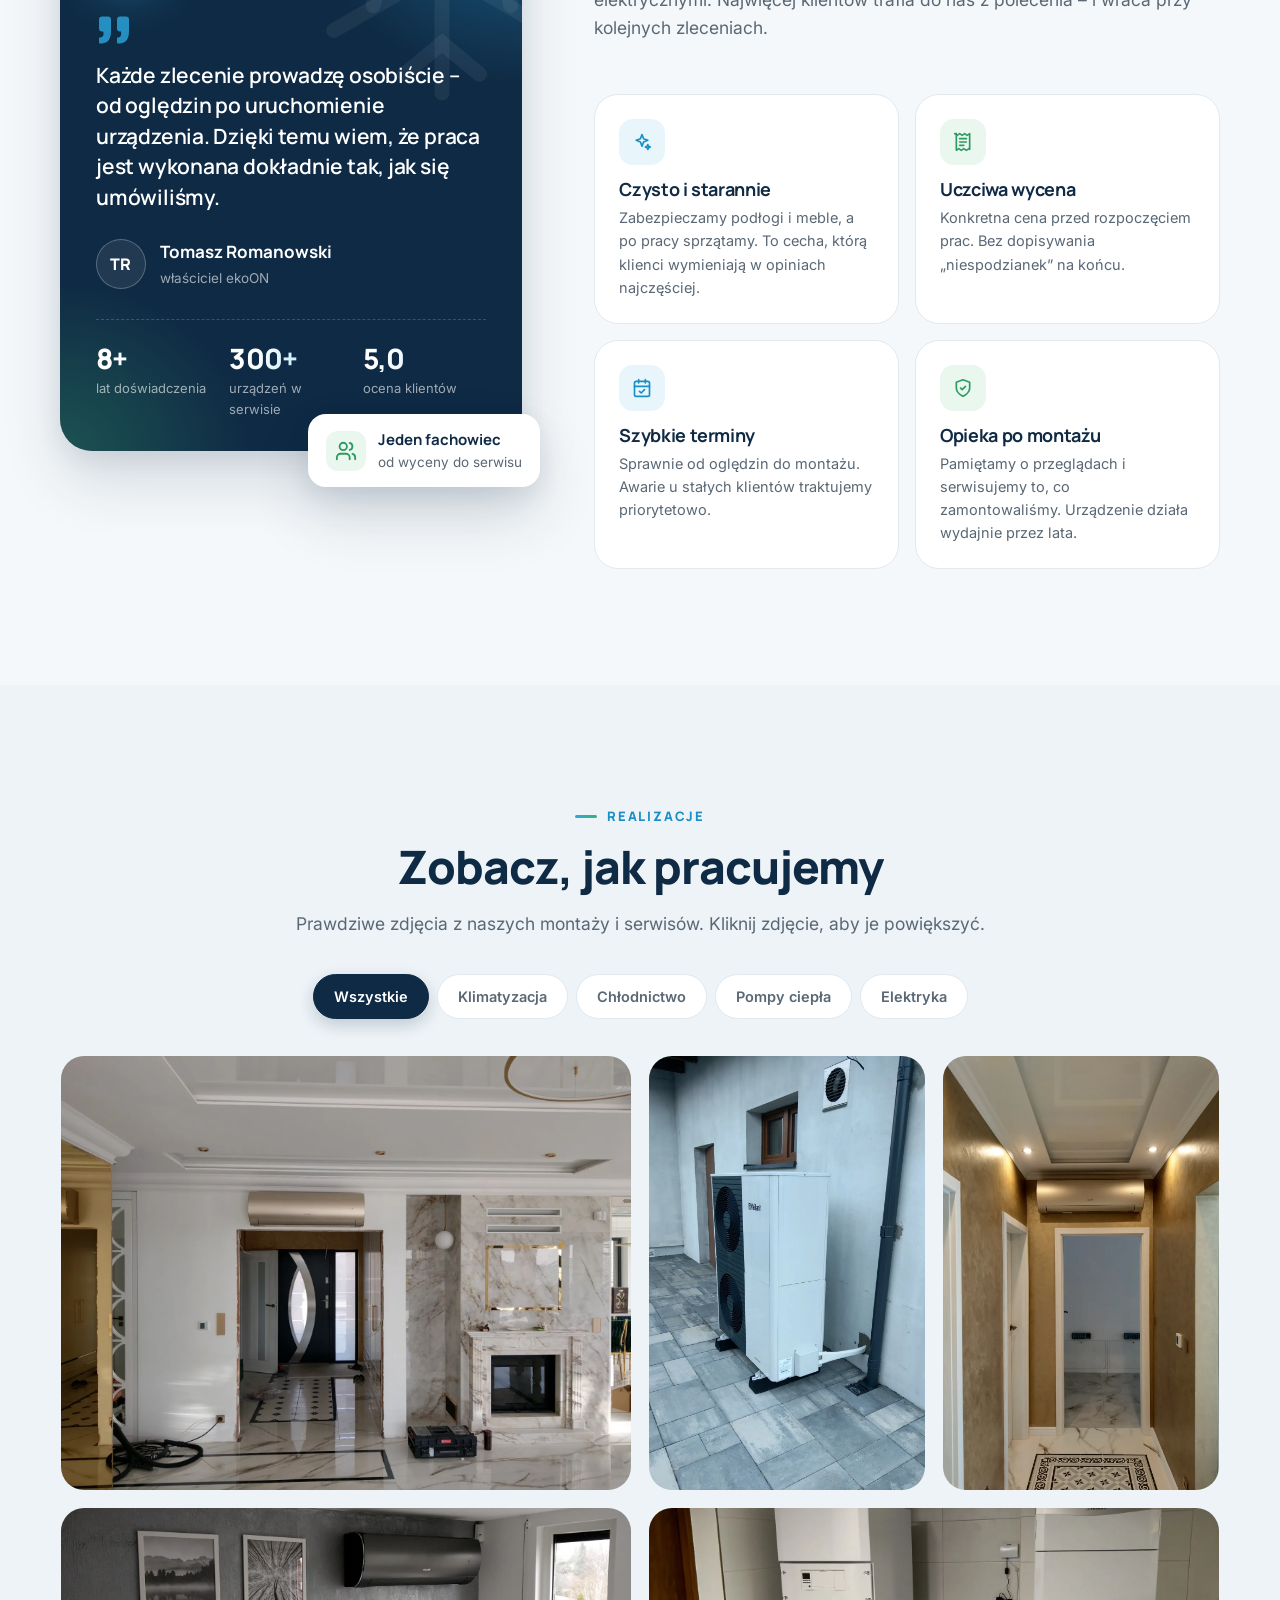
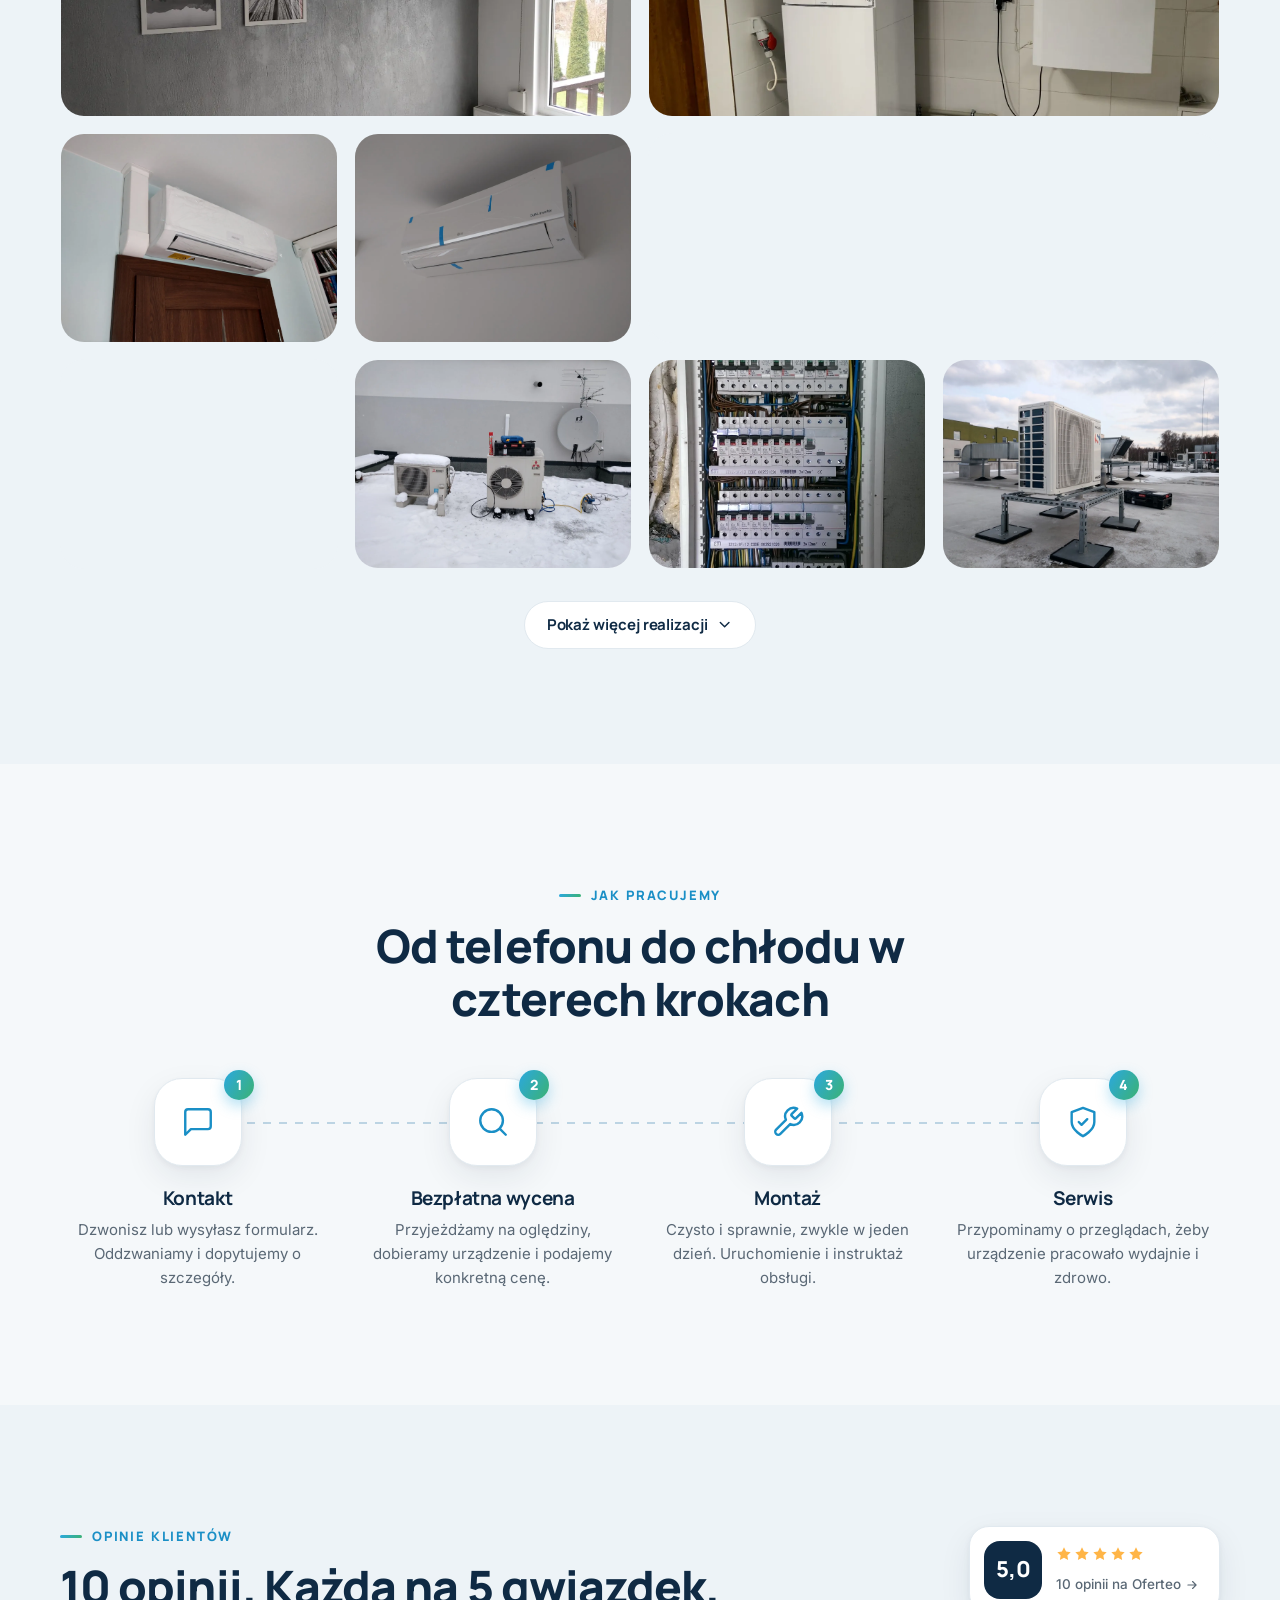
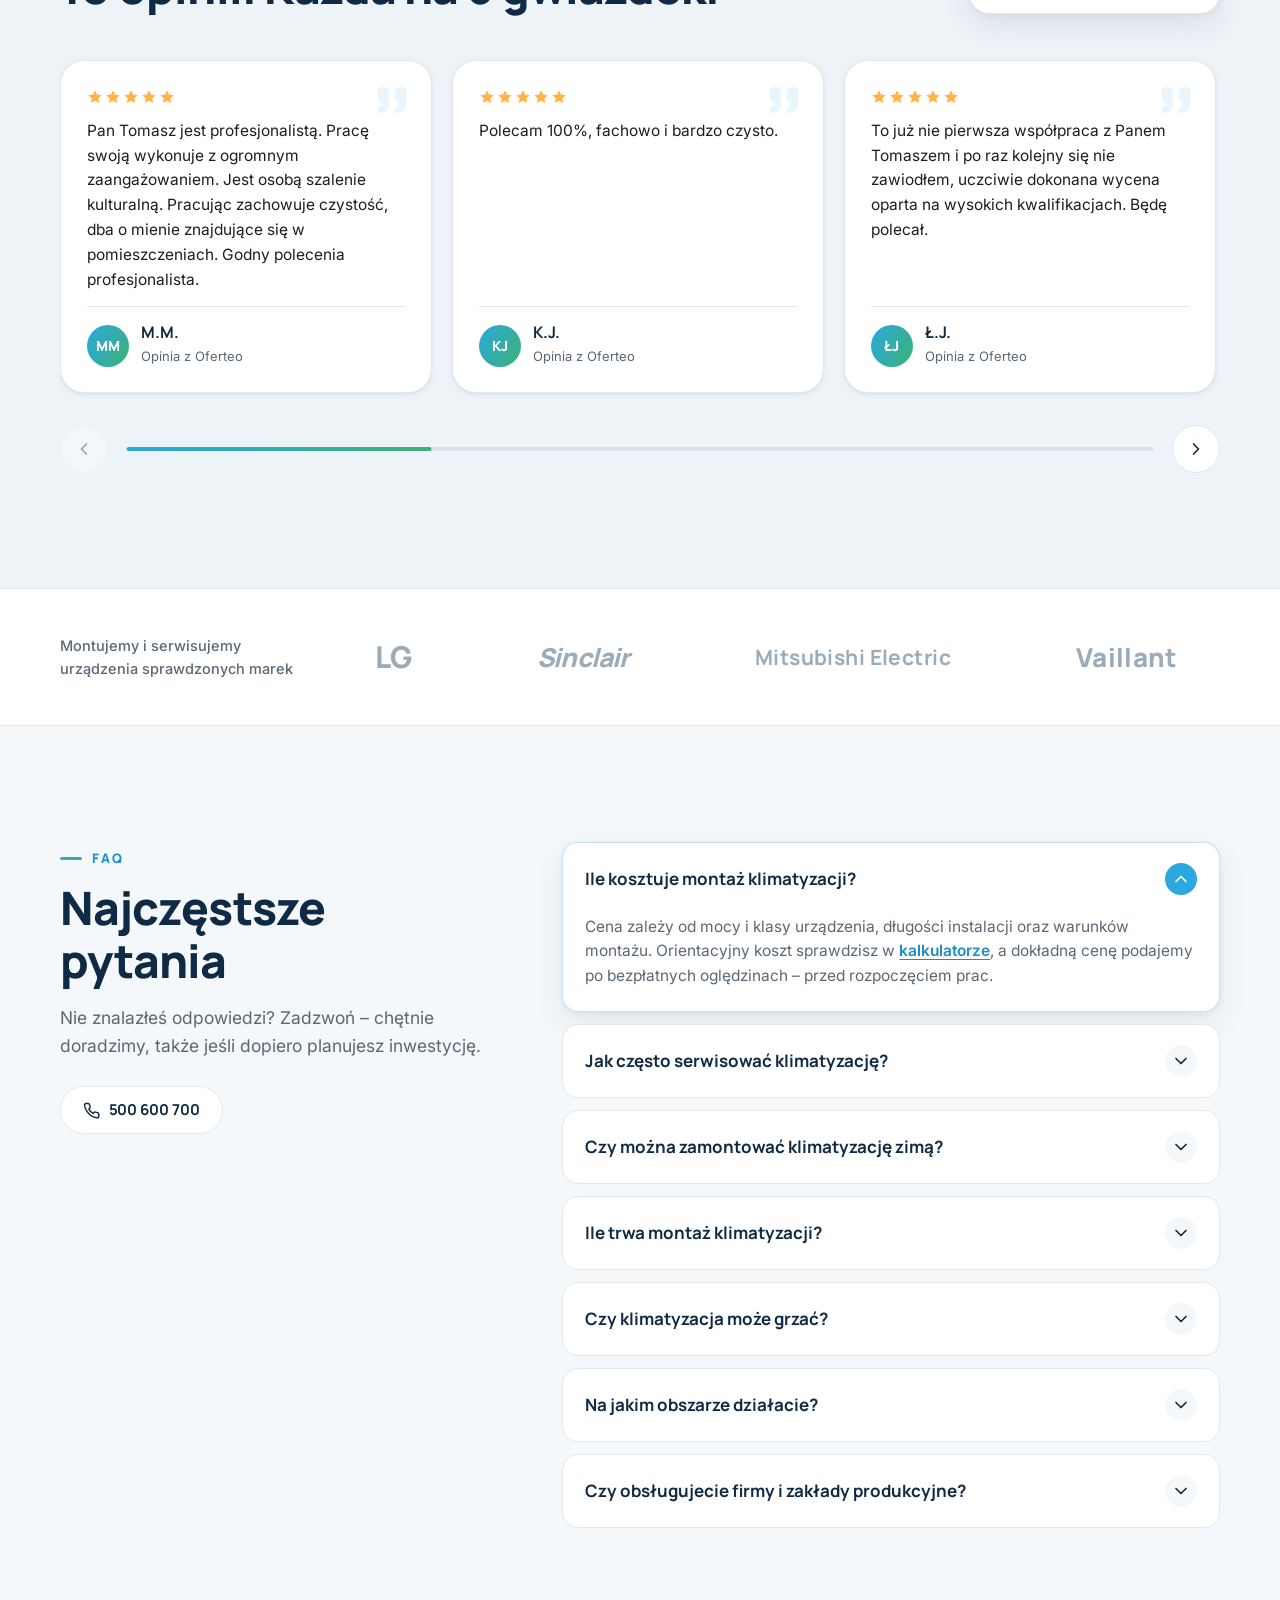
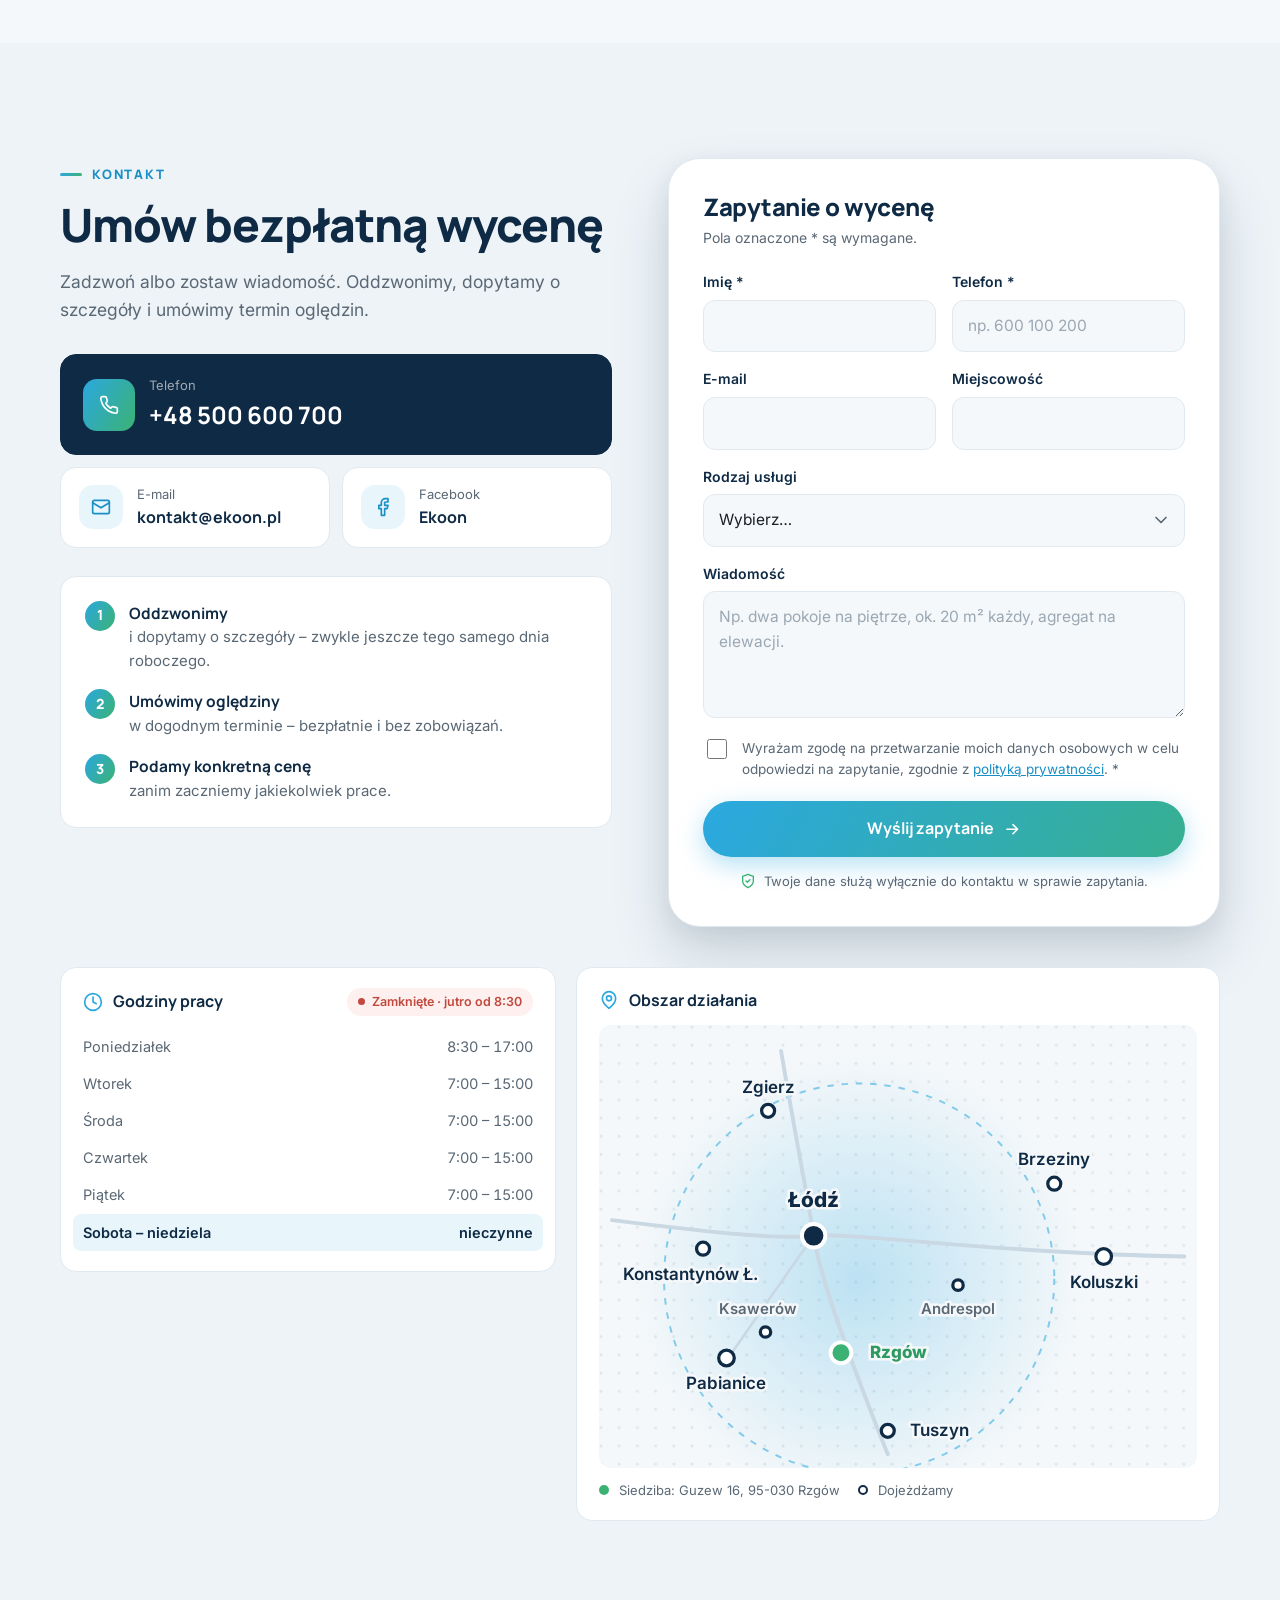
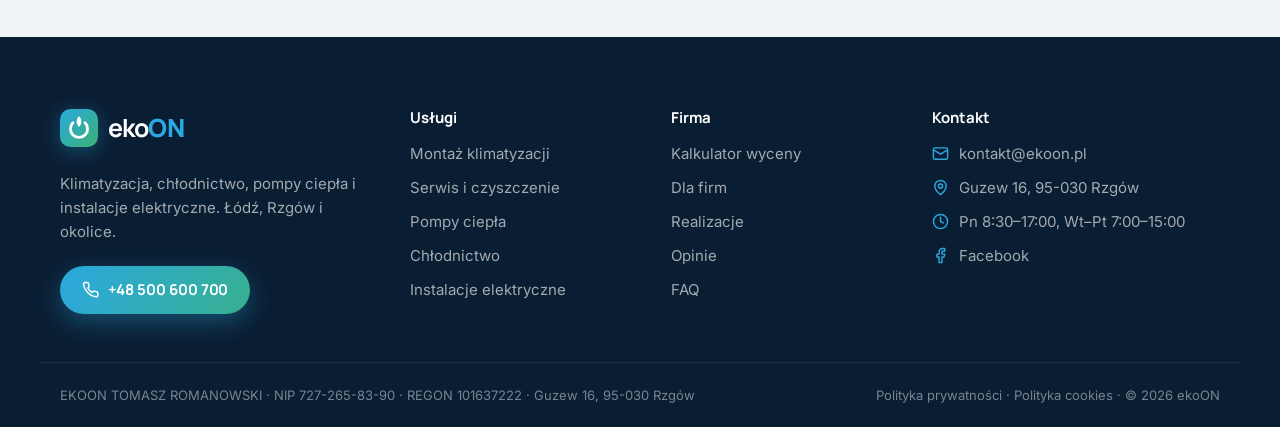
==== commit fcb37215: "Realizacje: 11 nowych zdjęć, usunięte zdjęcie zabrudzonego klimatyzatora, przycisk 'Pokaż więcej' - " ====
--- a/index.html
+++ b/index.html
@@ -18,7 +18,7 @@
 <link rel="preconnect" href="https://fonts.googleapis.com">
 <link rel="preconnect" href="https://fonts.gstatic.com" crossorigin>
 <link rel="stylesheet" href="https://fonts.googleapis.com/css2?family=Inter:wght@400;500;600&family=Manrope:wght@600;700;800&display=swap">
-<link rel="stylesheet" href="css/style.css?v=12">
+<link rel="stylesheet" href="css/style.css?v=13">
 <script>document.documentElement.classList.add('js')</script>
 <script type="application/ld+json">
 {
@@ -530,20 +530,31 @@
       <button type="button" class="filter" data-filter="elektryka" aria-pressed="false">Elektryka</button>
     </div>
     <div class="gallery" data-gallery>
-      <figure class="gitem gitem--big" data-cat="klima"><button type="button" class="gitem__btn"><div class="photo" data-src="img/realizacje/dom-nad-drzwiami" data-alt="Klimatyzator Sinclair zamontowany nad drzwiami, instalacja w estetycznym korytku" data-label="Klimatyzator nad drzwiami · Dom"></div><span class="gitem__zoom"><svg class="ico"><use href="#i-expand"/></svg></span></button><figcaption>Klimatyzator nad drzwiami · Dom</figcaption></figure>
+      <figure class="gitem gitem--big" data-cat="klima"><button type="button" class="gitem__btn"><div class="photo" data-src="img/realizacje/dom-kominek" data-alt="Klimatyzator w złotym kolorze nad przejściem w salonie z marmurowym kominkiem" data-label="Salon z kominkiem · Dom"></div><span class="gitem__zoom"><svg class="ico"><use href="#i-expand"/></svg></span></button><figcaption>Salon z kominkiem · Dom</figcaption></figure>
       <figure class="gitem gitem--tall" data-cat="pompy"><button type="button" class="gitem__btn"><div class="photo" data-src="img/realizacje/pompa-vaillant" data-alt="Pompa ciepła Vaillant aroTHERM przy budynku, na podstawach antywibracyjnych" data-label="Pompa ciepła Vaillant · Pompy ciepła"></div><span class="gitem__zoom"><svg class="ico"><use href="#i-expand"/></svg></span></button><figcaption>Pompa ciepła Vaillant · Pompy ciepła</figcaption></figure>
-      <figure class="gitem gitem--tall" data-cat="klima"><button type="button" class="gitem__btn"><div class="photo" data-src="img/realizacje/dom-balkon-sinclair" data-alt="Agregat klimatyzacji Sinclair na ścianie domu jednorodzinnego obok balkonu" data-label="Agregat przy balkonie · Dom"></div><span class="gitem__zoom"><svg class="ico"><use href="#i-expand"/></svg></span></button><figcaption>Agregat przy balkonie · Dom</figcaption></figure>
+      <figure class="gitem gitem--tall" data-cat="klima"><button type="button" class="gitem__btn"><div class="photo" data-src="img/realizacje/dom-korytarz" data-alt="Klimatyzator Sinclair w eleganckim korytarzu ze złotymi ścianami" data-label="Elegancki korytarz · Dom"></div><span class="gitem__zoom"><svg class="ico"><use href="#i-expand"/></svg></span></button><figcaption>Elegancki korytarz · Dom</figcaption></figure>
+      <figure class="gitem gitem--wide" data-cat="klima"><button type="button" class="gitem__btn"><div class="photo" data-src="img/realizacje/dom-czarny" data-alt="Czarny klimatyzator Sinclair na betonowej ścianie z obrazami" data-label="Czarny klimatyzator · Dom"></div><span class="gitem__zoom"><svg class="ico"><use href="#i-expand"/></svg></span></button><figcaption>Czarny klimatyzator · Dom</figcaption></figure>
+      <figure class="gitem gitem--wide" data-cat="pompy"><button type="button" class="gitem__btn"><div class="photo" data-src="img/realizacje/pompa-kotlownia-vaillant" data-alt="Kotłownia z modułem pompy ciepła Vaillant i rekuperatorem" data-label="Kotłownia Vaillant · Pompy ciepła"></div><span class="gitem__zoom"><svg class="ico"><use href="#i-expand"/></svg></span></button><figcaption>Kotłownia Vaillant · Pompy ciepła</figcaption></figure>
+      <figure class="gitem" data-cat="klima"><button type="button" class="gitem__btn"><div class="photo" data-src="img/realizacje/dom-nad-drzwiami" data-alt="Klimatyzator Sinclair zamontowany nad drzwiami, instalacja w estetycznym korytku" data-label="Klimatyzator nad drzwiami · Dom"></div><span class="gitem__zoom"><svg class="ico"><use href="#i-expand"/></svg></span></button><figcaption>Klimatyzator nad drzwiami · Dom</figcaption></figure>
+      <figure class="gitem" data-cat="klima"><button type="button" class="gitem__btn"><div class="photo" data-src="img/realizacje/dom-lg-dual-inverter" data-alt="Nowy klimatyzator LG Dual Inverter na ścianie" data-label="LG Dual Inverter · Dom"></div><span class="gitem__zoom"><svg class="ico"><use href="#i-expand"/></svg></span></button><figcaption>LG Dual Inverter · Dom</figcaption></figure>
       <figure class="gitem gitem--wide" data-cat="klima"><button type="button" class="gitem__btn"><div class="photo" data-src="img/realizacje/firma-agregaty-sinclair" data-alt="Trzy agregaty klimatyzacji Sinclair zamontowane na ścianie budynku firmy" data-label="Trzy agregaty Sinclair · Firma"></div><span class="gitem__zoom"><svg class="ico"><use href="#i-expand"/></svg></span></button><figcaption>Trzy agregaty Sinclair · Firma</figcaption></figure>
       <figure class="gitem" data-cat="chlodnictwo"><button type="button" class="gitem__btn"><div class="photo" data-src="img/realizacje/chlodnictwo-agregaty-dach" data-alt="Agregaty chłodnicze na stalowej konstrukcji na dachu zakładu" data-label="Agregaty chłodnicze na dachu · Chłodnictwo"></div><span class="gitem__zoom"><svg class="ico"><use href="#i-expand"/></svg></span></button><figcaption>Agregaty chłodnicze na dachu · Chłodnictwo</figcaption></figure>
-      <figure class="gitem gitem--tall" data-cat="elektryka"><button type="button" class="gitem__btn"><div class="photo" data-src="img/realizacje/elektryka-rozdzielnica" data-alt="Uporządkowana rozdzielnica elektryczna z zabezpieczeniami" data-label="Rozdzielnica w domu · Elektryka"></div><span class="gitem__zoom"><svg class="ico"><use href="#i-expand"/></svg></span></button><figcaption>Rozdzielnica w domu · Elektryka</figcaption></figure>
-      <figure class="gitem gitem--wide" data-cat="klima"><button type="button" class="gitem__btn"><div class="photo" data-src="img/realizacje/serwis-czyszczenie" data-alt="Rozebrany, zaniedbany klimatyzator podczas gruntownego czyszczenia" data-label="Gruntowne czyszczenie · Serwis"></div><span class="gitem__zoom"><svg class="ico"><use href="#i-expand"/></svg></span></button><figcaption>Gruntowne czyszczenie · Serwis</figcaption></figure>
+      <figure class="gitem" data-cat="klima"><button type="button" class="gitem__btn"><div class="photo" data-src="img/realizacje/serwis-mitsubishi-zima" data-alt="Serwis agregatów Mitsubishi Electric na zaśnieżonym dachu" data-label="Serwis zimą · Klimatyzacja"></div><span class="gitem__zoom"><svg class="ico"><use href="#i-expand"/></svg></span></button><figcaption>Serwis zimą · Klimatyzacja</figcaption></figure>
+      <figure class="gitem" data-cat="elektryka"><button type="button" class="gitem__btn"><div class="photo" data-src="img/realizacje/elektryka-rozdzielnica" data-alt="Uporządkowana rozdzielnica elektryczna z zabezpieczeniami" data-label="Rozdzielnica w domu · Elektryka"></div><span class="gitem__zoom"><svg class="ico"><use href="#i-expand"/></svg></span></button><figcaption>Rozdzielnica w domu · Elektryka</figcaption></figure>
+      <figure class="gitem" data-cat="klima"><button type="button" class="gitem__btn"><div class="photo" data-src="img/realizacje/firma-dach-stelaz" data-alt="Agregat Sinclair na stalowym stelażu na dachu budynku firmy" data-label="Agregat na dachu · Firma"></div><span class="gitem__zoom"><svg class="ico"><use href="#i-expand"/></svg></span></button><figcaption>Agregat na dachu · Firma</figcaption></figure>
+      <figure class="gitem" data-cat="elektryka"><button type="button" class="gitem__btn"><div class="photo" data-src="img/realizacje/elektryka-rozdzielnica-wnek" data-alt="Rozdzielnica elektryczna zamontowana we wnęce ściany" data-label="Rozdzielnica we wnęce · Elektryka"></div><span class="gitem__zoom"><svg class="ico"><use href="#i-expand"/></svg></span></button><figcaption>Rozdzielnica we wnęce · Elektryka</figcaption></figure>
+      <figure class="gitem gitem--tall" data-cat="pompy"><button type="button" class="gitem__btn"><div class="photo" data-src="img/realizacje/pompa-kotlownia" data-alt="Instalacja z rur miedzianych w kotłowni" data-label="Instalacja w kotłowni · Pompy ciepła"></div><span class="gitem__zoom"><svg class="ico"><use href="#i-expand"/></svg></span></button><figcaption>Instalacja w kotłowni · Pompy ciepła</figcaption></figure>
+      <figure class="gitem gitem--wide" data-cat="elektryka"><button type="button" class="gitem__btn"><div class="photo" data-src="img/realizacje/elektryka-budowa" data-alt="Instalacja elektryczna w domu w trakcie budowy, rozdzielnice podtynkowe" data-label="Instalacja na budowie · Elektryka"></div><span class="gitem__zoom"><svg class="ico"><use href="#i-expand"/></svg></span></button><figcaption>Instalacja na budowie · Elektryka</figcaption></figure>
+      <figure class="gitem gitem--wide" data-cat="klima"><button type="button" class="gitem__btn"><div class="photo" data-src="img/realizacje/firma-czarny-sinclair" data-alt="Czarny klimatyzator Sinclair w lokalu usługowym" data-label="Czarny klimatyzator · Firma"></div><span class="gitem__zoom"><svg class="ico"><use href="#i-expand"/></svg></span></button><figcaption>Czarny klimatyzator · Firma</figcaption></figure>
+      <figure class="gitem gitem--wide" data-cat="klima"><button type="button" class="gitem__btn"><div class="photo" data-src="img/realizacje/dom-agregaty-taras" data-alt="Dwa agregaty Sinclair na podstawach przy nowym domu" data-label="Agregaty przy domu · Dom"></div><span class="gitem__zoom"><svg class="ico"><use href="#i-expand"/></svg></span></button><figcaption>Agregaty przy domu · Dom</figcaption></figure>
+      <figure class="gitem gitem--wide" data-cat="klima"><button type="button" class="gitem__btn"><div class="photo" data-src="img/realizacje/firma-dach-sinclair" data-alt="Dwa agregaty Sinclair na ścianie przy dachu budynku" data-label="Agregaty przy dachu · Firma"></div><span class="gitem__zoom"><svg class="ico"><use href="#i-expand"/></svg></span></button><figcaption>Agregaty przy dachu · Firma</figcaption></figure>
+      <figure class="gitem gitem--tall" data-cat="klima"><button type="button" class="gitem__btn"><div class="photo" data-src="img/realizacje/dom-balkon-sinclair" data-alt="Agregat klimatyzacji Sinclair na ścianie domu jednorodzinnego obok balkonu" data-label="Agregat przy balkonie · Dom"></div><span class="gitem__zoom"><svg class="ico"><use href="#i-expand"/></svg></span></button><figcaption>Agregat przy balkonie · Dom</figcaption></figure>
+      <figure class="gitem" data-cat="chlodnictwo"><button type="button" class="gitem__btn"><div class="photo" data-src="img/realizacje/chlodnictwo-instalacja-miedz" data-alt="Montaż instalacji chłodniczej z rur miedzianych i izolowanych przewodów" data-label="Montaż instalacji · Chłodnictwo"></div><span class="gitem__zoom"><svg class="ico"><use href="#i-expand"/></svg></span></button><figcaption>Montaż instalacji · Chłodnictwo</figcaption></figure>
+      <figure class="gitem gitem--tall" data-cat="klima"><button type="button" class="gitem__btn"><div class="photo" data-src="img/realizacje/firma-elewacja-biuro" data-alt="Dwa agregaty klimatyzacji na elewacji budynku biurowego" data-label="Elewacja biurowca · Firma"></div><span class="gitem__zoom"><svg class="ico"><use href="#i-expand"/></svg></span></button><figcaption>Elewacja biurowca · Firma</figcaption></figure>
       <figure class="gitem gitem--tall" data-cat="klima"><button type="button" class="gitem__btn"><div class="photo" data-src="img/realizacje/dom-elewacja-sinclair" data-alt="Agregat Sinclair na elewacji budynku z instalacją w białym korytku" data-label="Agregat na elewacji · Klimatyzacja"></div><span class="gitem__zoom"><svg class="ico"><use href="#i-expand"/></svg></span></button><figcaption>Agregat na elewacji · Klimatyzacja</figcaption></figure>
-      <figure class="gitem gitem--tall" data-cat="pompy"><button type="button" class="gitem__btn"><div class="photo" data-src="img/realizacje/pompa-kotlownia" data-alt="Instalacja z rur miedzianych w kotłowni" data-label="Instalacja w kotłowni · Pompy ciepła"></div><span class="gitem__zoom"><svg class="ico"><use href="#i-expand"/></svg></span></button><figcaption>Instalacja w kotłowni · Pompy ciepła</figcaption></figure>
-      <figure class="gitem" data-cat="chlodnictwo"><button type="button" class="gitem__btn"><div class="photo" data-src="img/realizacje/chlodnictwo-instalacja-miedz" data-alt="Montaż instalacji chłodniczej z rur miedzianych i izolowanych przewodów" data-label="Montaż instalacji · Chłodnictwo"></div><span class="gitem__zoom"><svg class="ico"><use href="#i-expand"/></svg></span></button><figcaption>Montaż instalacji · Chłodnictwo</figcaption></figure>
       <figure class="gitem gitem--tall" data-cat="chlodnictwo"><button type="button" class="gitem__btn"><div class="photo" data-src="img/realizacje/chlodnictwo-rury" data-alt="Izolowane przewody chłodnicze poprowadzone pod sufitem na uchwytach" data-label="Izolowane przewody · Chłodnictwo"></div><span class="gitem__zoom"><svg class="ico"><use href="#i-expand"/></svg></span></button><figcaption>Izolowane przewody · Chłodnictwo</figcaption></figure>
-      <figure class="gitem" data-cat="elektryka"><button type="button" class="gitem__btn"><div class="photo" data-src="img/realizacje/elektryka-rozdzielnica-wnek" data-alt="Rozdzielnica elektryczna zamontowana we wnęce ściany" data-label="Rozdzielnica we wnęce · Elektryka"></div><span class="gitem__zoom"><svg class="ico"><use href="#i-expand"/></svg></span></button><figcaption>Rozdzielnica we wnęce · Elektryka</figcaption></figure>
-      <figure class="gitem" data-cat="elektryka"><button type="button" class="gitem__btn"><div class="photo" data-src="img/realizacje/elektryka-budowa" data-alt="Instalacja elektryczna w domu w trakcie budowy, rozdzielnice podtynkowe" data-label="Instalacja na budowie · Elektryka"></div><span class="gitem__zoom"><svg class="ico"><use href="#i-expand"/></svg></span></button><figcaption>Instalacja na budowie · Elektryka</figcaption></figure>
-    </div>
+    </div>
+    <div class="gallery-more"><button type="button" class="btn btn--outline" data-gallery-more>Pokaż więcej realizacji<svg class="ico"><use href="#i-down"/></svg></button></div>
   </div>
 </section>
 
@@ -799,7 +810,7 @@
   <button type="button" class="lightbox__nav lightbox__nav--next round-btn" data-lb-next aria-label="Następne zdjęcie"><svg class="ico"><use href="#i-right"/></svg></button>
 </dialog>
 
-<script src="js/main.js?v=9" defer></script>
+<script src="js/main.js?v=10" defer></script>
 <script src="js/chat.js?v=1" defer></script>
 </body>
 </html>
--- a/css/style.css
+++ b/css/style.css
@@ -889,3 +889,7 @@
   .chat { transition: transform .35s var(--ease); }
   .callbar.is-hidden ~ .chat:not(.is-open) { transform: translateY(74px); }
 }
+
+/* Galeria: przycisk „Pokaż więcej realizacji” */
+.gallery-more { display: flex; justify-content: center; margin-top: 32px; }
+.gallery-more[hidden] { display: none; }
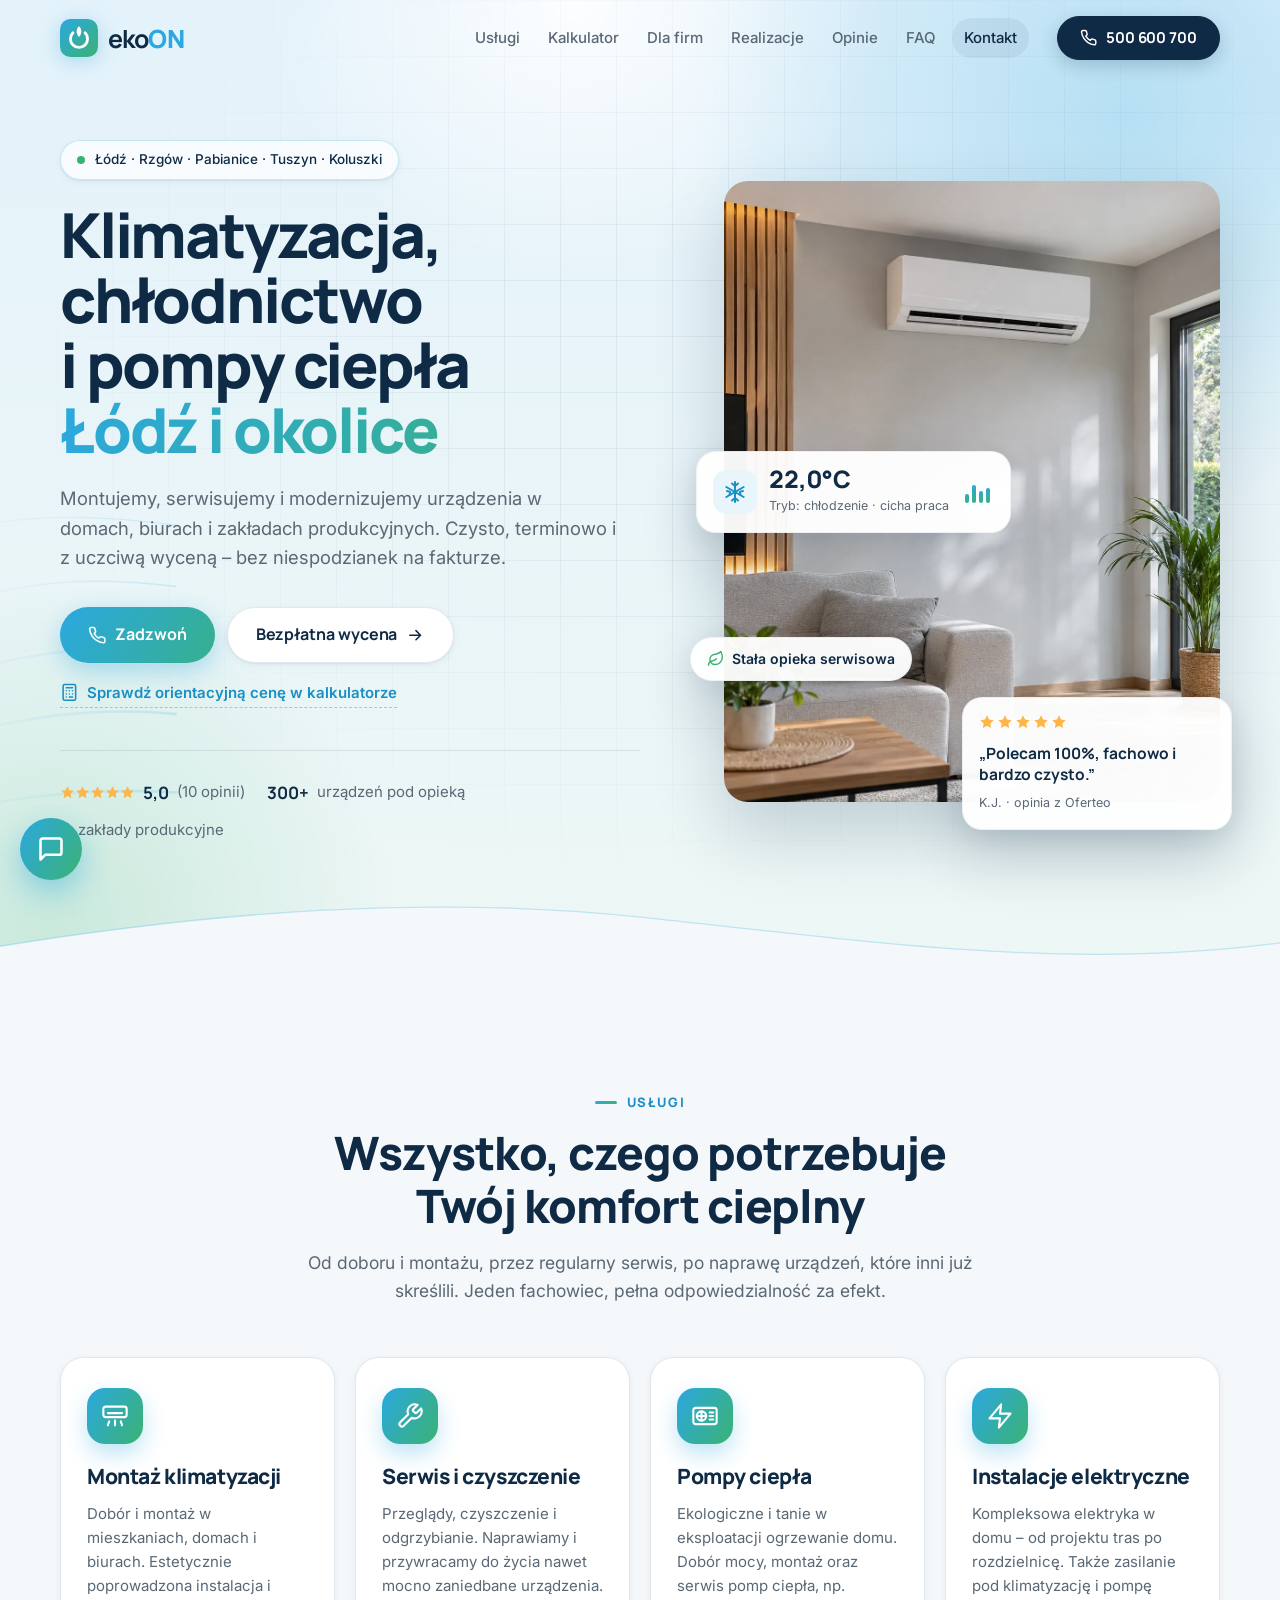
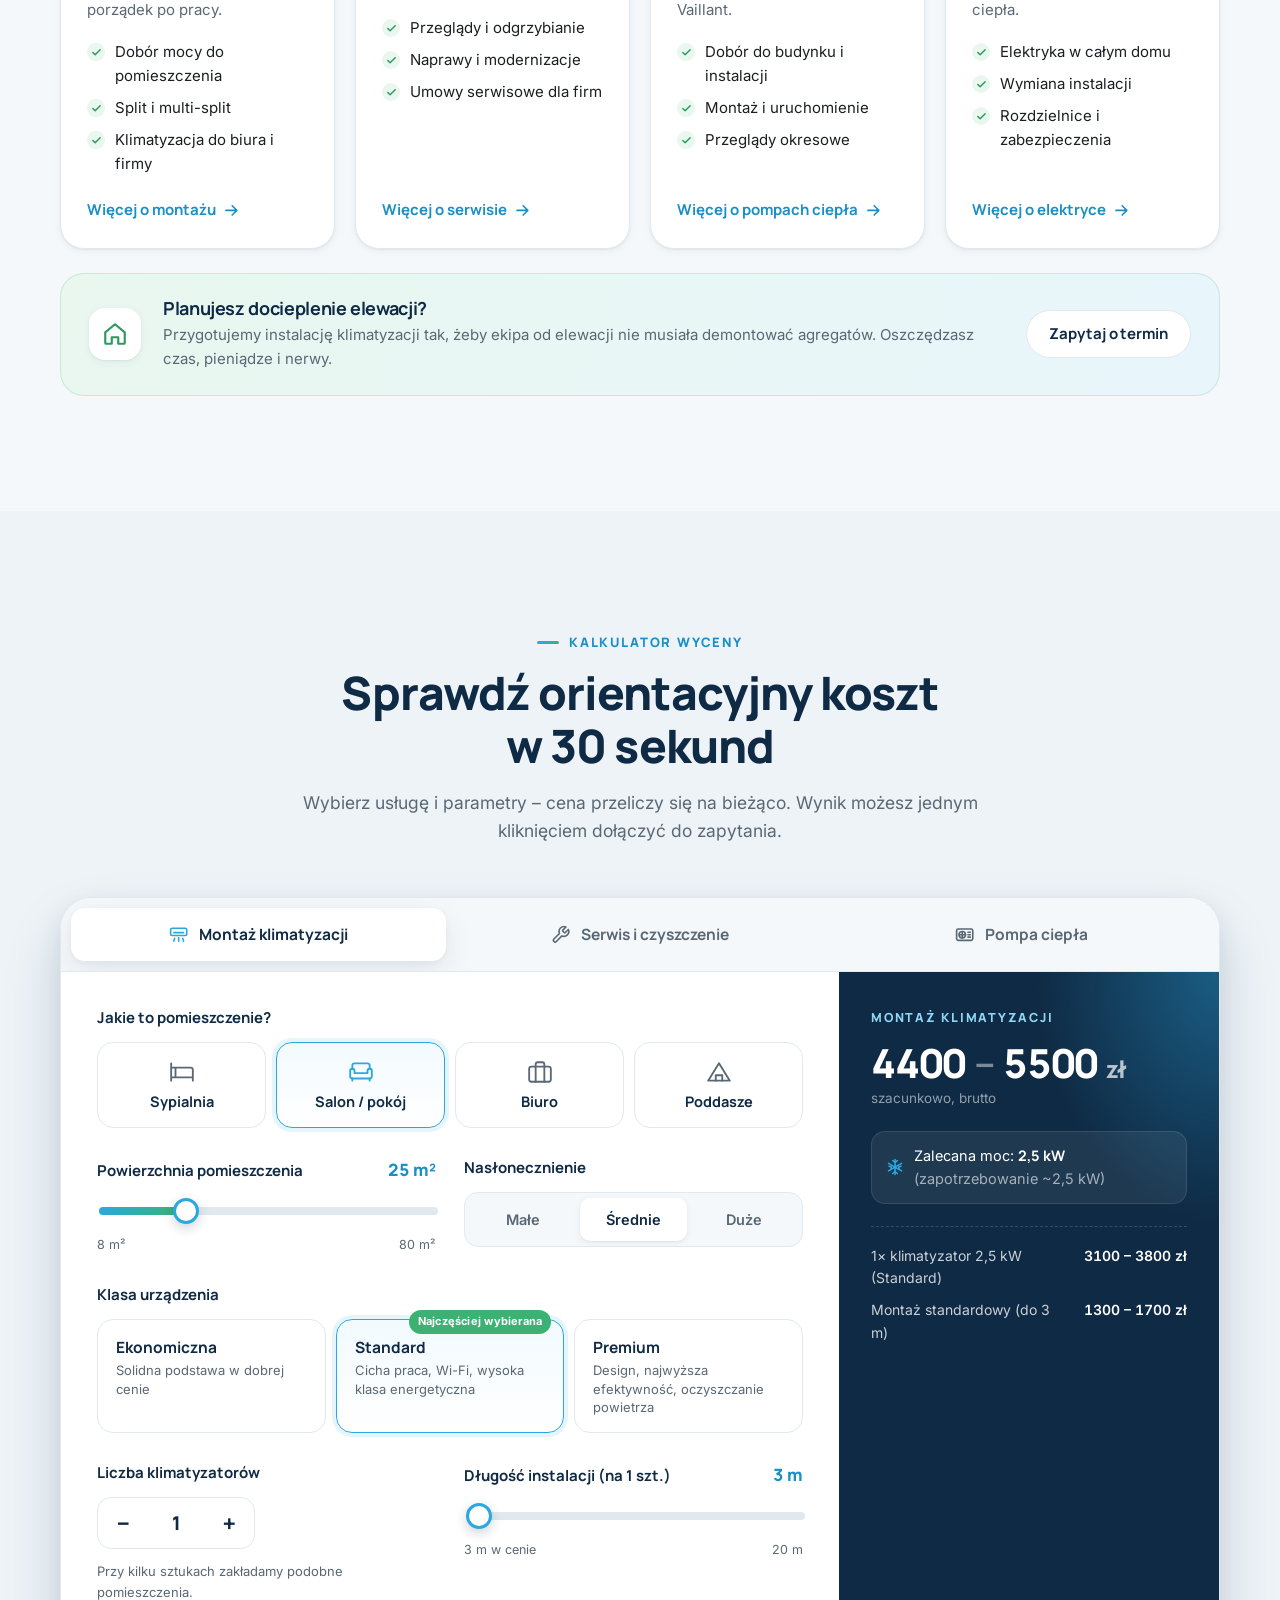
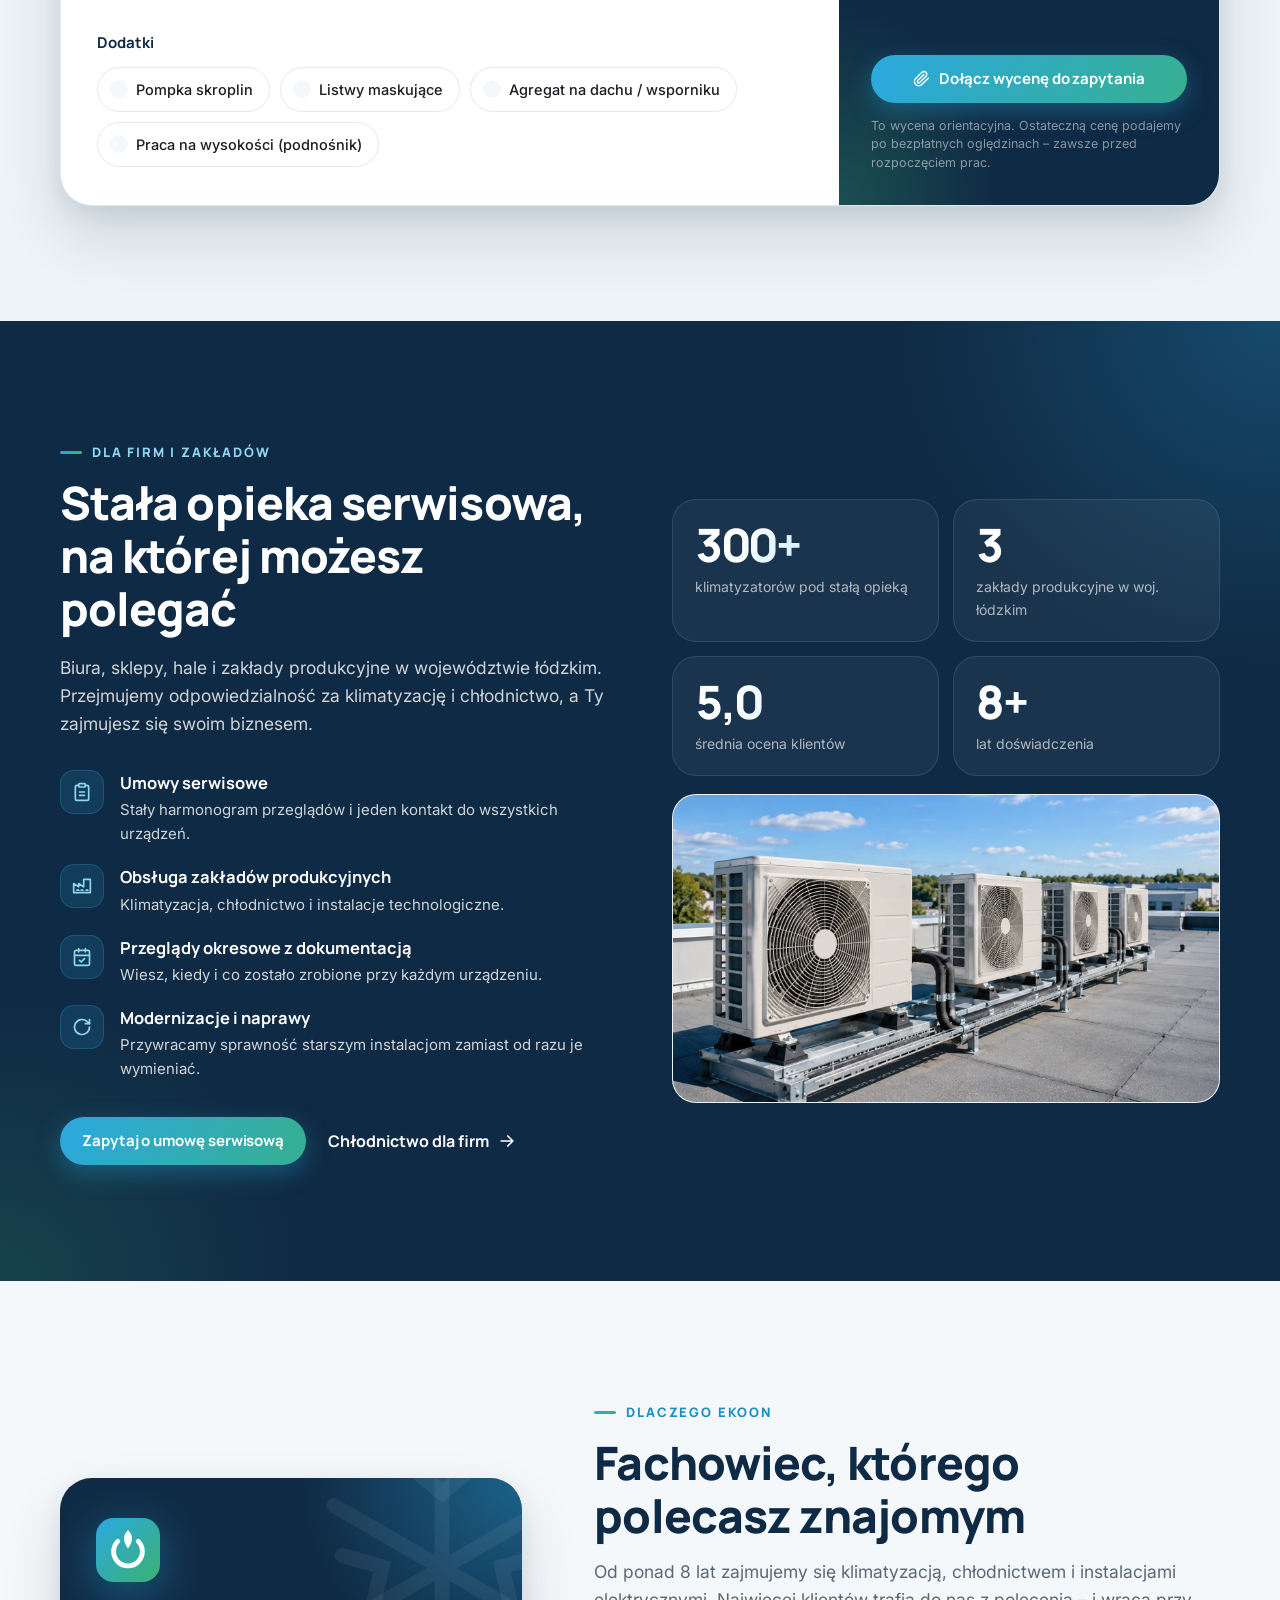
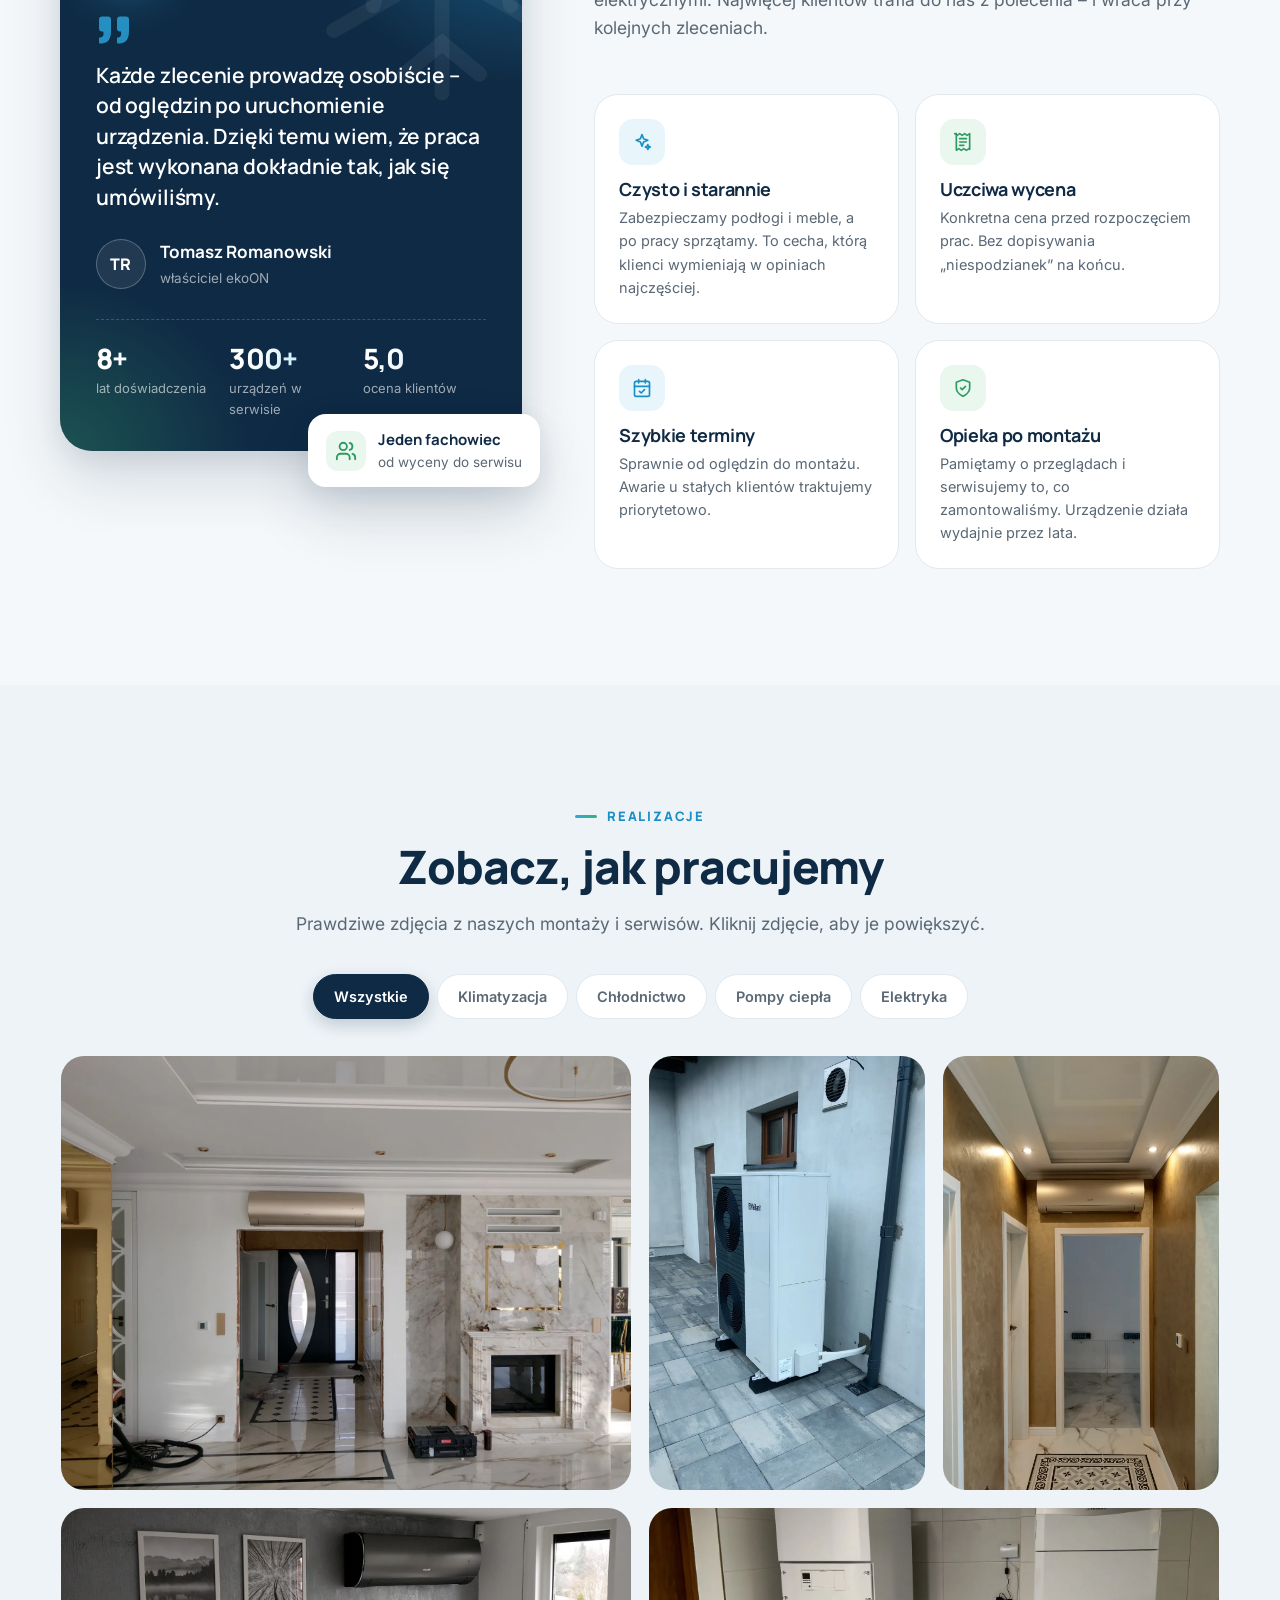
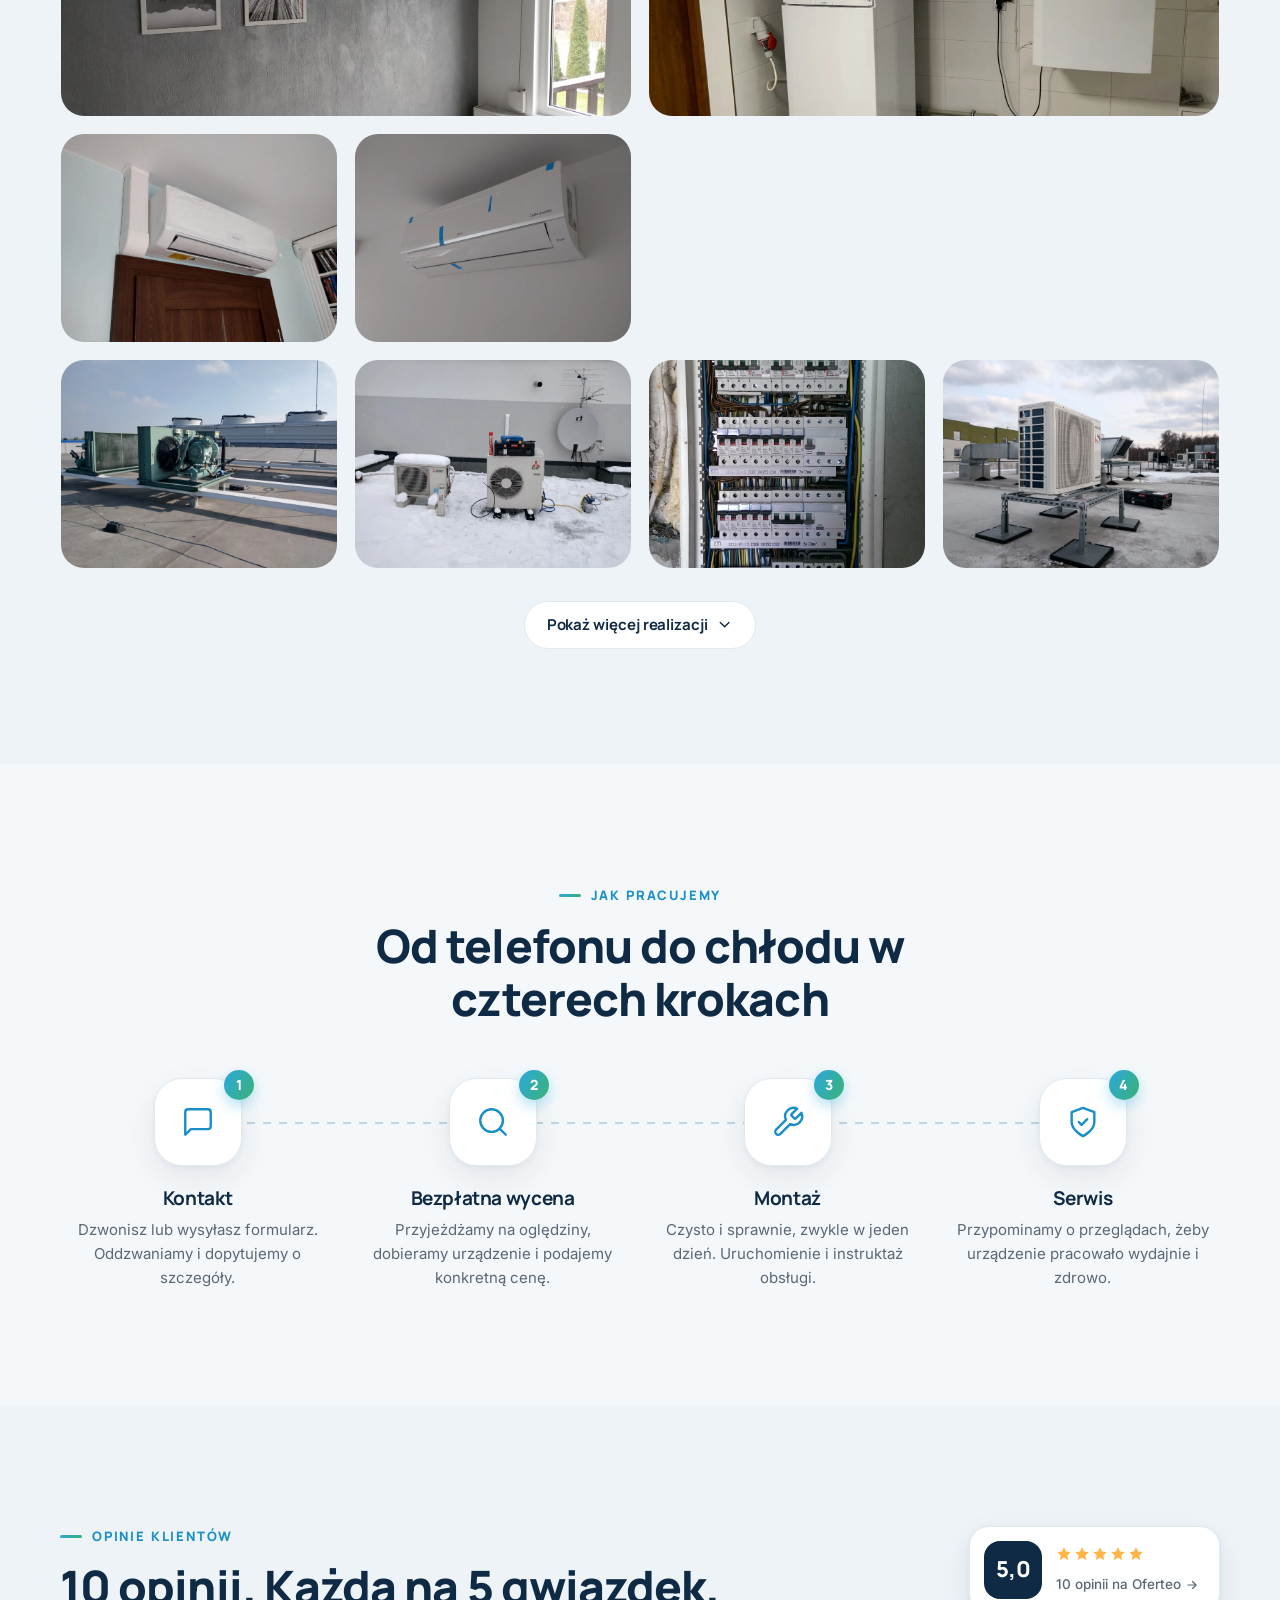
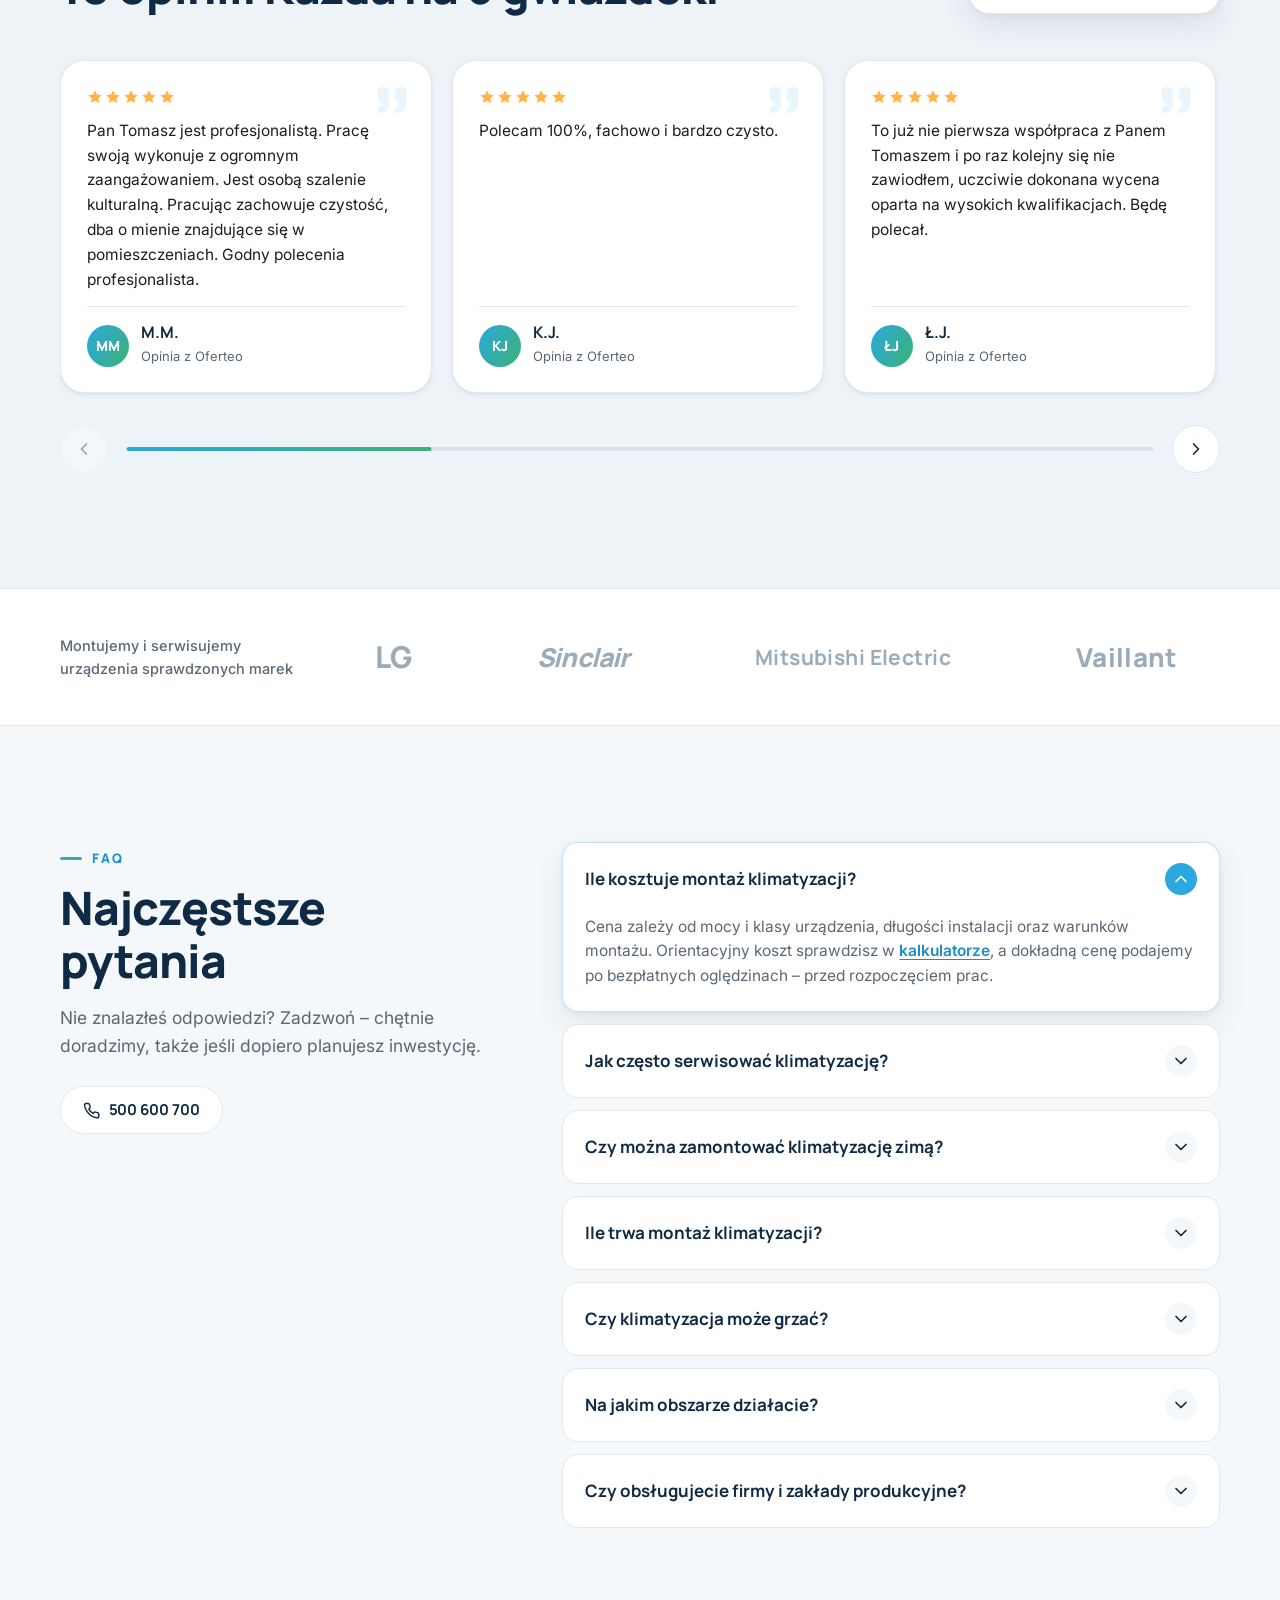
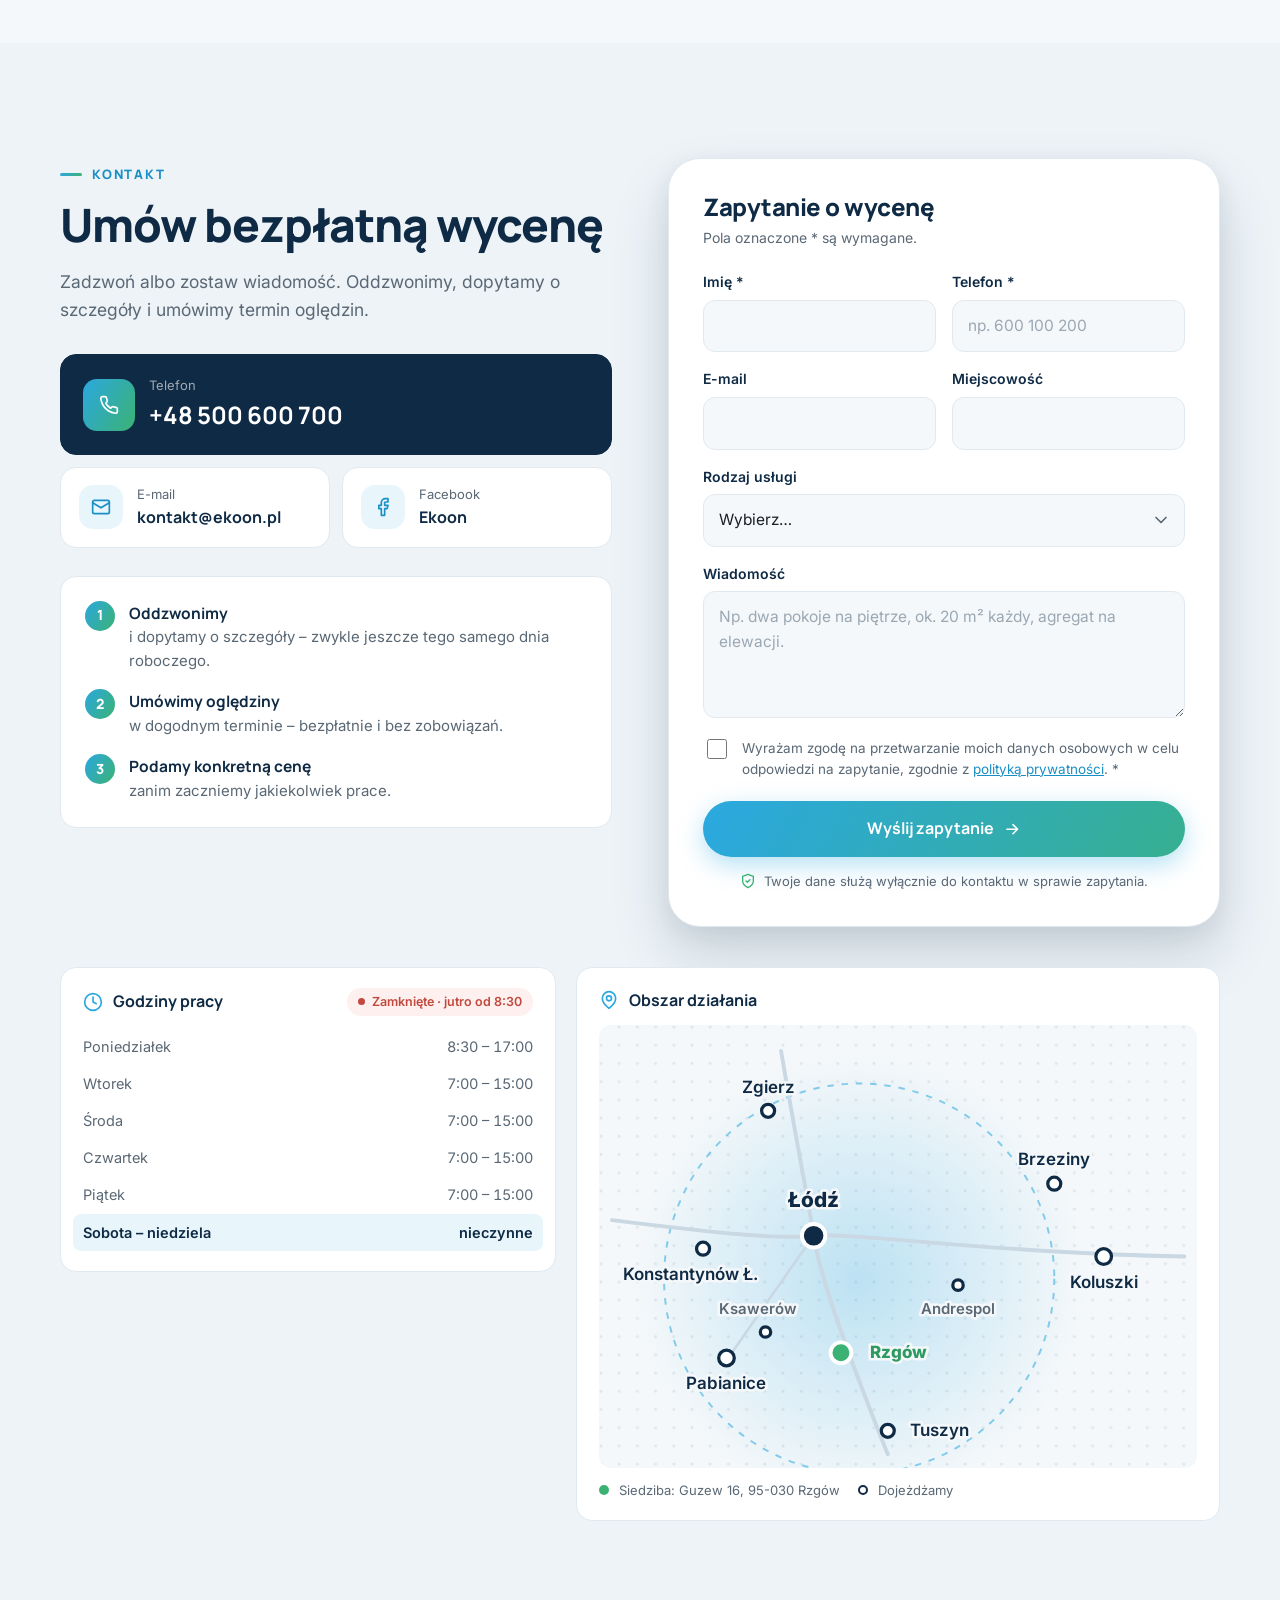
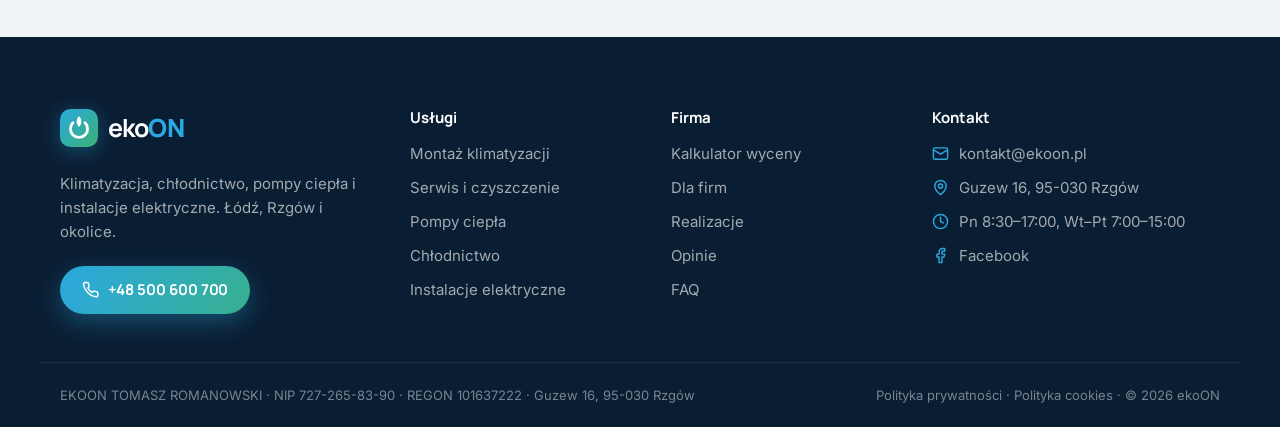
==== commit cffcc0b4: "Galeria realizacji: przycisk 'Zwiń realizacje' po rozwinięciu listy Co-Authored-By: Claude Opus 5.5 " ====
--- a/index.html
+++ b/index.html
@@ -18,7 +18,7 @@
 <link rel="preconnect" href="https://fonts.googleapis.com">
 <link rel="preconnect" href="https://fonts.gstatic.com" crossorigin>
 <link rel="stylesheet" href="https://fonts.googleapis.com/css2?family=Inter:wght@400;500;600&family=Manrope:wght@600;700;800&display=swap">
-<link rel="stylesheet" href="css/style.css?v=13">
+<link rel="stylesheet" href="css/style.css?v=14">
 <script>document.documentElement.classList.add('js')</script>
 <script type="application/ld+json">
 {
@@ -529,7 +529,7 @@
       <button type="button" class="filter" data-filter="pompy" aria-pressed="false">Pompy ciepła</button>
       <button type="button" class="filter" data-filter="elektryka" aria-pressed="false">Elektryka</button>
     </div>
-    <div class="gallery" data-gallery>
+    <div class="gallery" id="galeria" data-gallery>
       <figure class="gitem gitem--big" data-cat="klima"><button type="button" class="gitem__btn"><div class="photo" data-src="img/realizacje/dom-kominek" data-alt="Klimatyzator w złotym kolorze nad przejściem w salonie z marmurowym kominkiem" data-label="Salon z kominkiem · Dom"></div><span class="gitem__zoom"><svg class="ico"><use href="#i-expand"/></svg></span></button><figcaption>Salon z kominkiem · Dom</figcaption></figure>
       <figure class="gitem gitem--tall" data-cat="pompy"><button type="button" class="gitem__btn"><div class="photo" data-src="img/realizacje/pompa-vaillant" data-alt="Pompa ciepła Vaillant aroTHERM przy budynku, na podstawach antywibracyjnych" data-label="Pompa ciepła Vaillant · Pompy ciepła"></div><span class="gitem__zoom"><svg class="ico"><use href="#i-expand"/></svg></span></button><figcaption>Pompa ciepła Vaillant · Pompy ciepła</figcaption></figure>
       <figure class="gitem gitem--tall" data-cat="klima"><button type="button" class="gitem__btn"><div class="photo" data-src="img/realizacje/dom-korytarz" data-alt="Klimatyzator Sinclair w eleganckim korytarzu ze złotymi ścianami" data-label="Elegancki korytarz · Dom"></div><span class="gitem__zoom"><svg class="ico"><use href="#i-expand"/></svg></span></button><figcaption>Elegancki korytarz · Dom</figcaption></figure>
@@ -554,7 +554,7 @@
       <figure class="gitem gitem--tall" data-cat="klima"><button type="button" class="gitem__btn"><div class="photo" data-src="img/realizacje/dom-elewacja-sinclair" data-alt="Agregat Sinclair na elewacji budynku z instalacją w białym korytku" data-label="Agregat na elewacji · Klimatyzacja"></div><span class="gitem__zoom"><svg class="ico"><use href="#i-expand"/></svg></span></button><figcaption>Agregat na elewacji · Klimatyzacja</figcaption></figure>
       <figure class="gitem gitem--tall" data-cat="chlodnictwo"><button type="button" class="gitem__btn"><div class="photo" data-src="img/realizacje/chlodnictwo-rury" data-alt="Izolowane przewody chłodnicze poprowadzone pod sufitem na uchwytach" data-label="Izolowane przewody · Chłodnictwo"></div><span class="gitem__zoom"><svg class="ico"><use href="#i-expand"/></svg></span></button><figcaption>Izolowane przewody · Chłodnictwo</figcaption></figure>
     </div>
-    <div class="gallery-more"><button type="button" class="btn btn--outline" data-gallery-more>Pokaż więcej realizacji<svg class="ico"><use href="#i-down"/></svg></button></div>
+    <div class="gallery-more"><button type="button" class="btn btn--outline" data-gallery-more aria-expanded="false" aria-controls="galeria"><span>Pokaż więcej realizacji</span><svg class="ico"><use href="#i-down"/></svg></button></div>
   </div>
 </section>
 
@@ -810,7 +810,7 @@
   <button type="button" class="lightbox__nav lightbox__nav--next round-btn" data-lb-next aria-label="Następne zdjęcie"><svg class="ico"><use href="#i-right"/></svg></button>
 </dialog>
 
-<script src="js/main.js?v=10" defer></script>
+<script src="js/main.js?v=11" defer></script>
 <script src="js/chat.js?v=1" defer></script>
 </body>
 </html>
--- a/css/style.css
+++ b/css/style.css
@@ -893,3 +893,5 @@
 /* Galeria: przycisk „Pokaż więcej realizacji” */
 .gallery-more { display: flex; justify-content: center; margin-top: 32px; }
 .gallery-more[hidden] { display: none; }
+.gallery-more .ico { transition: transform .3s var(--ease); }
+.gallery-more .is-expanded .ico { transform: rotate(180deg); }
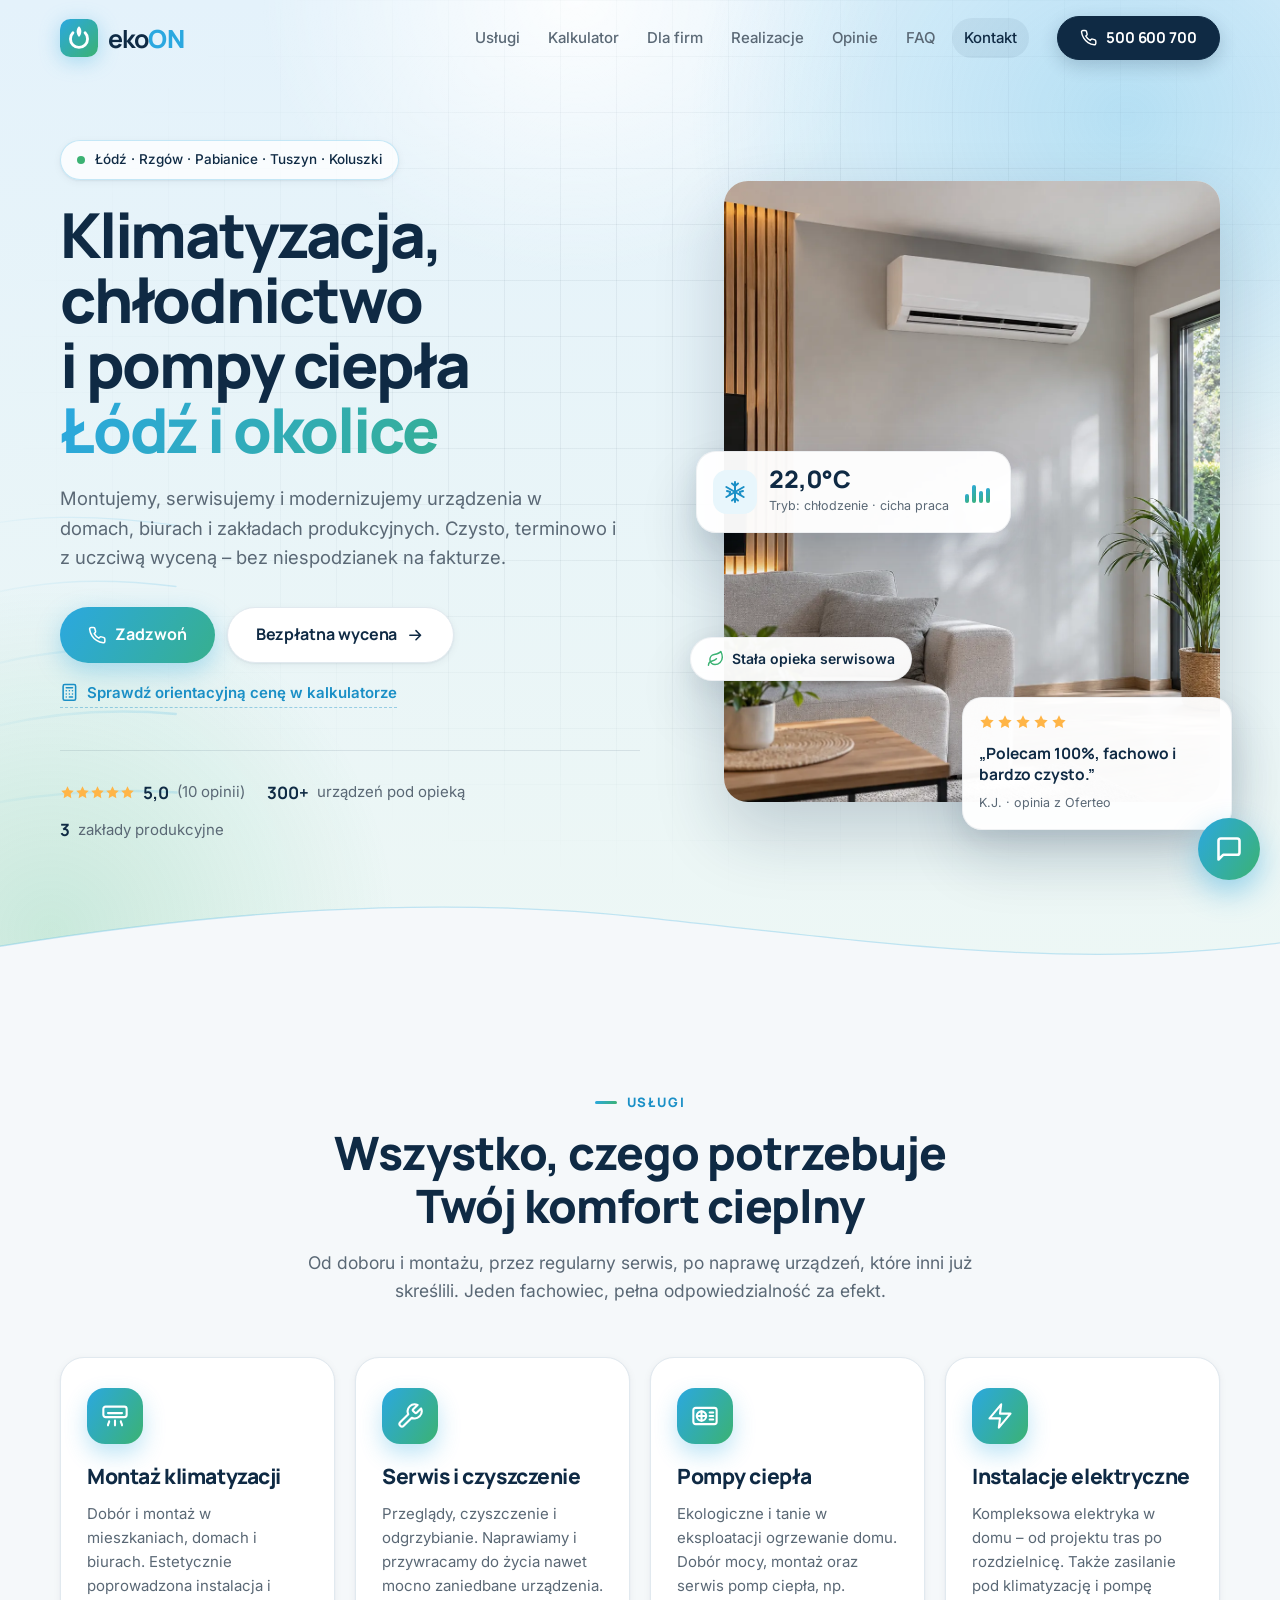
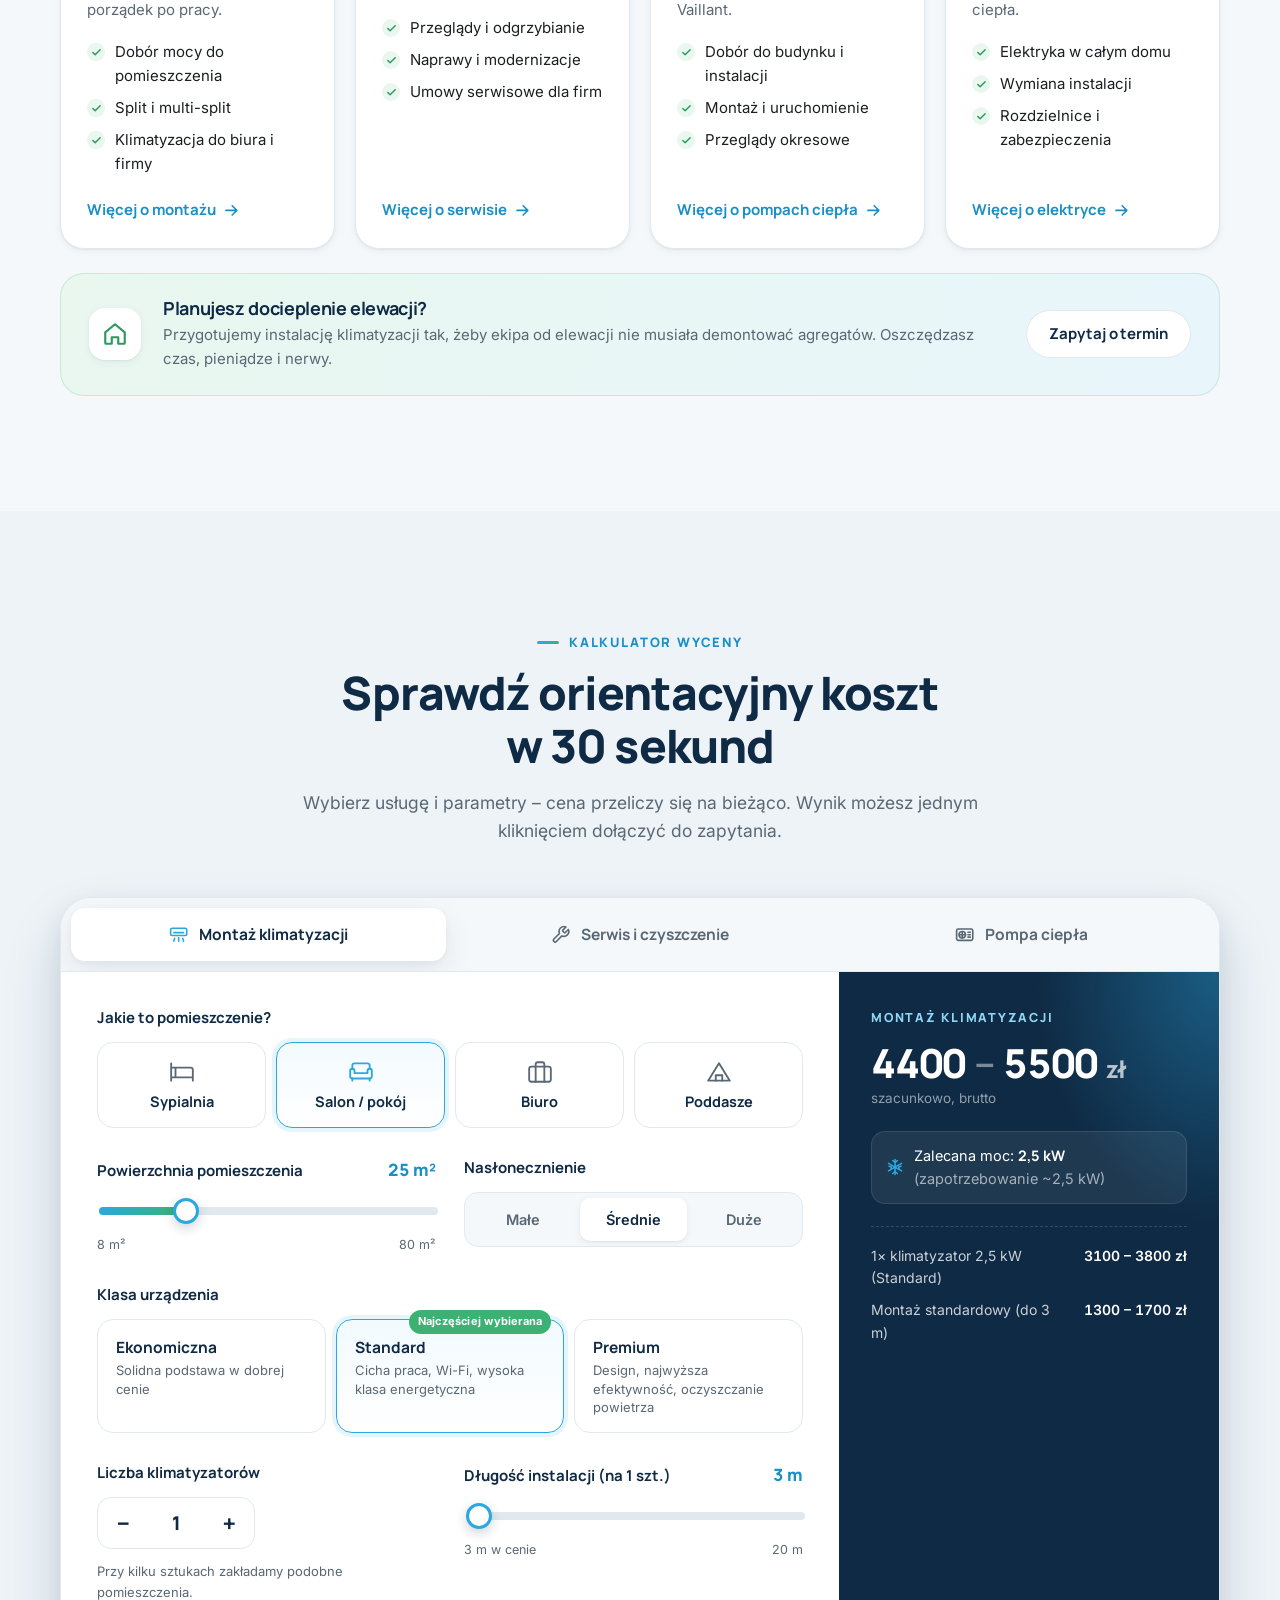
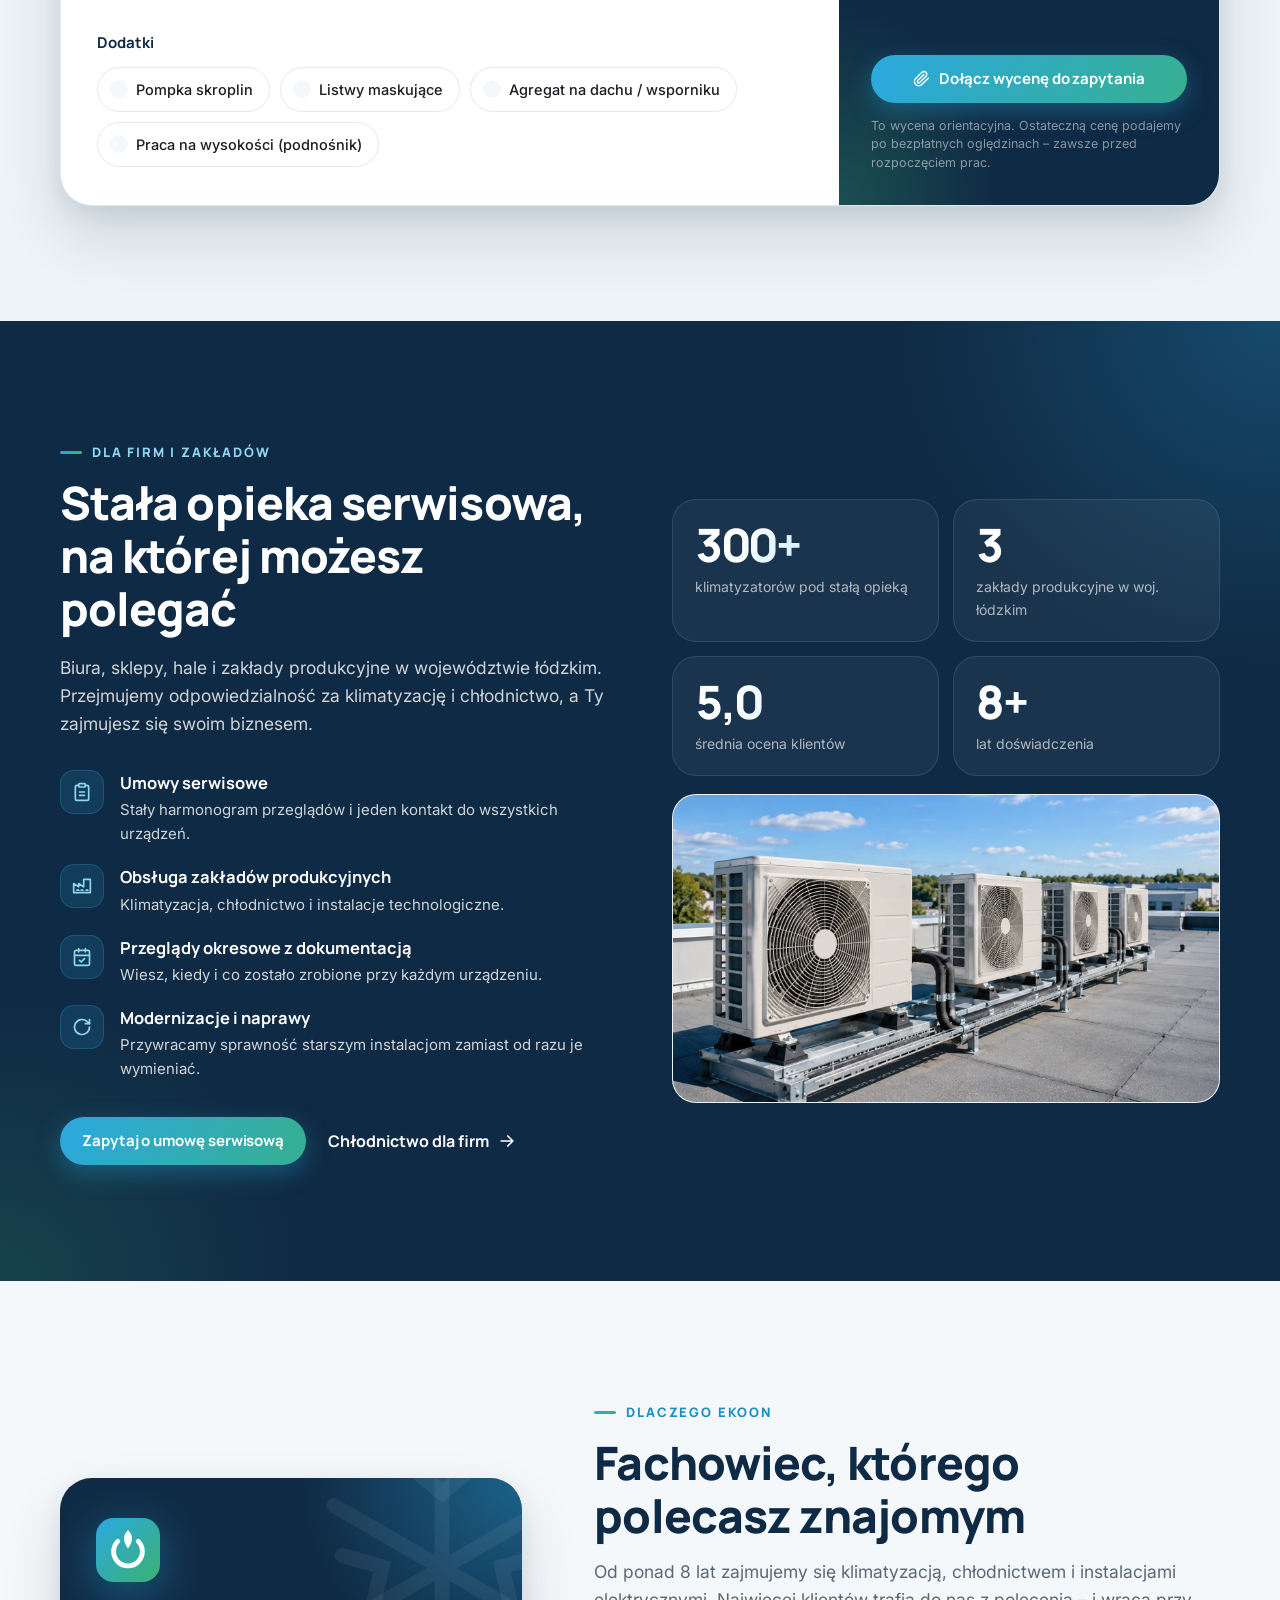
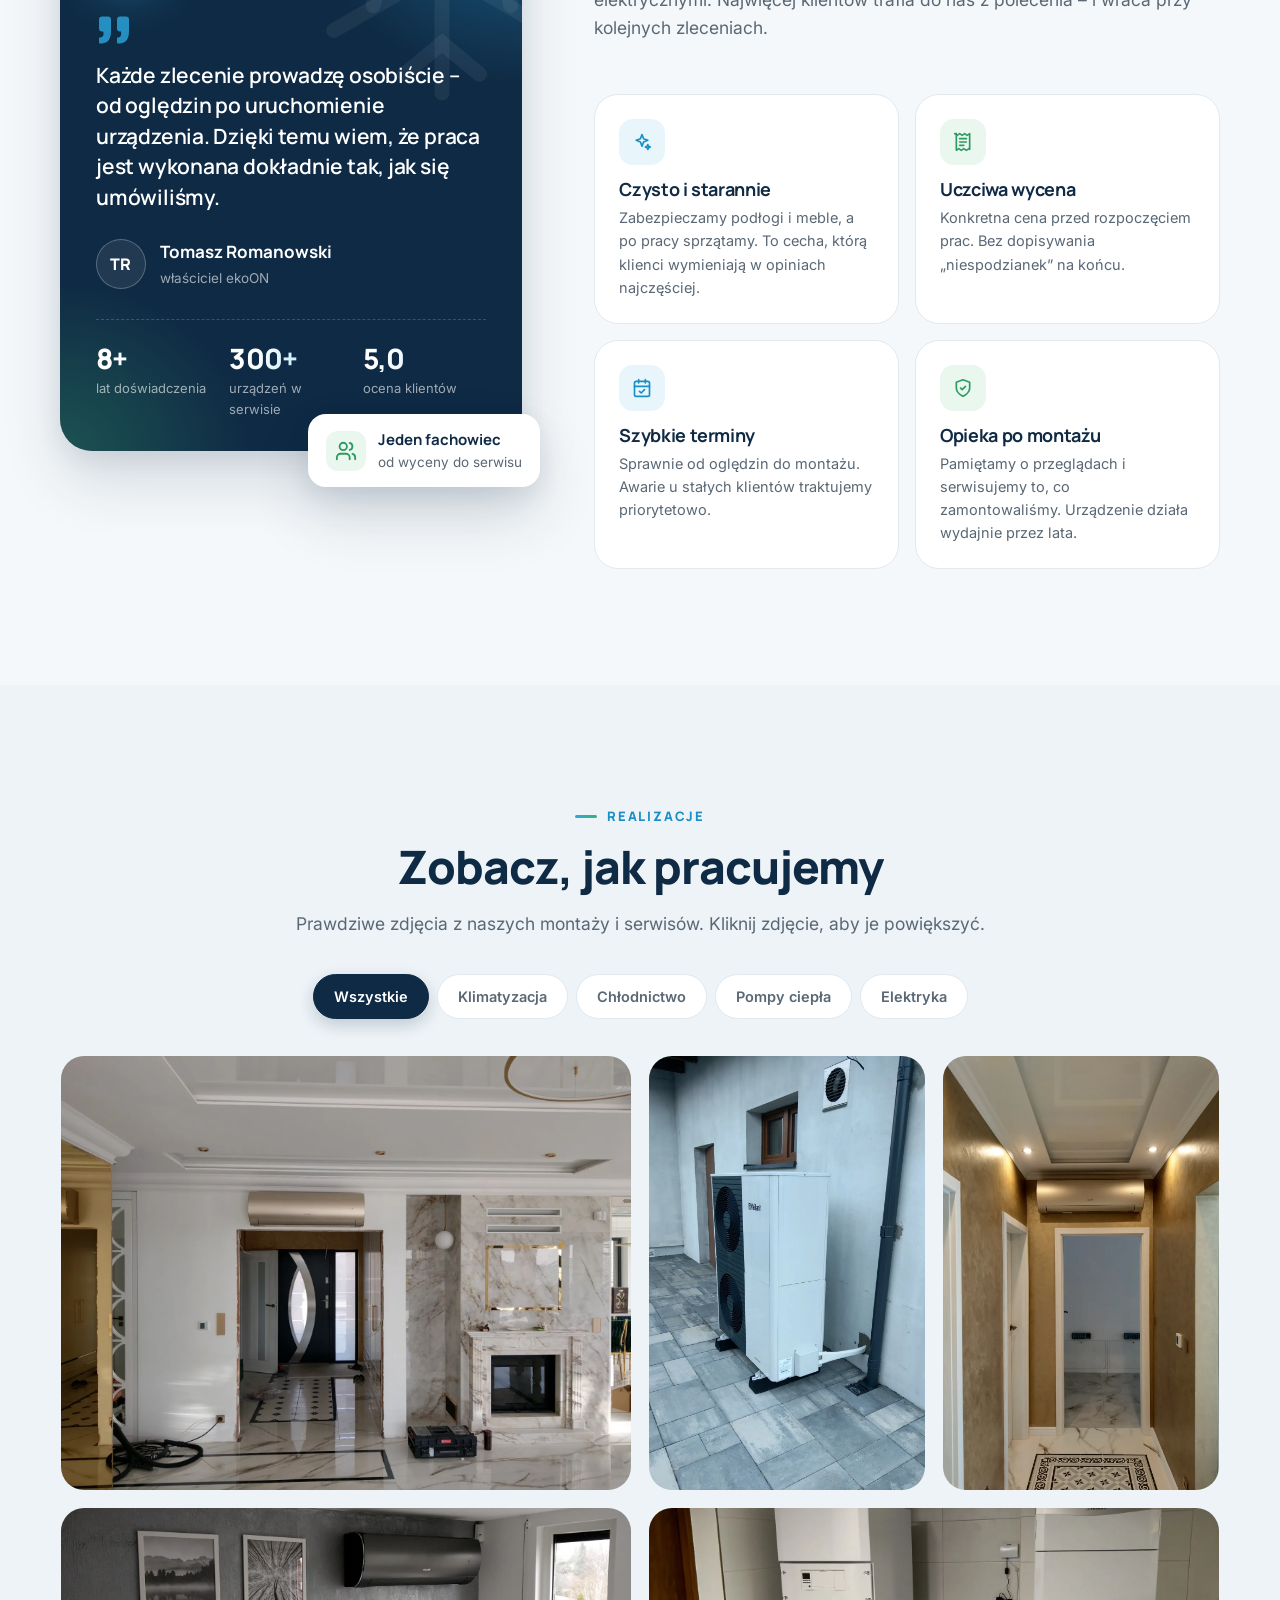
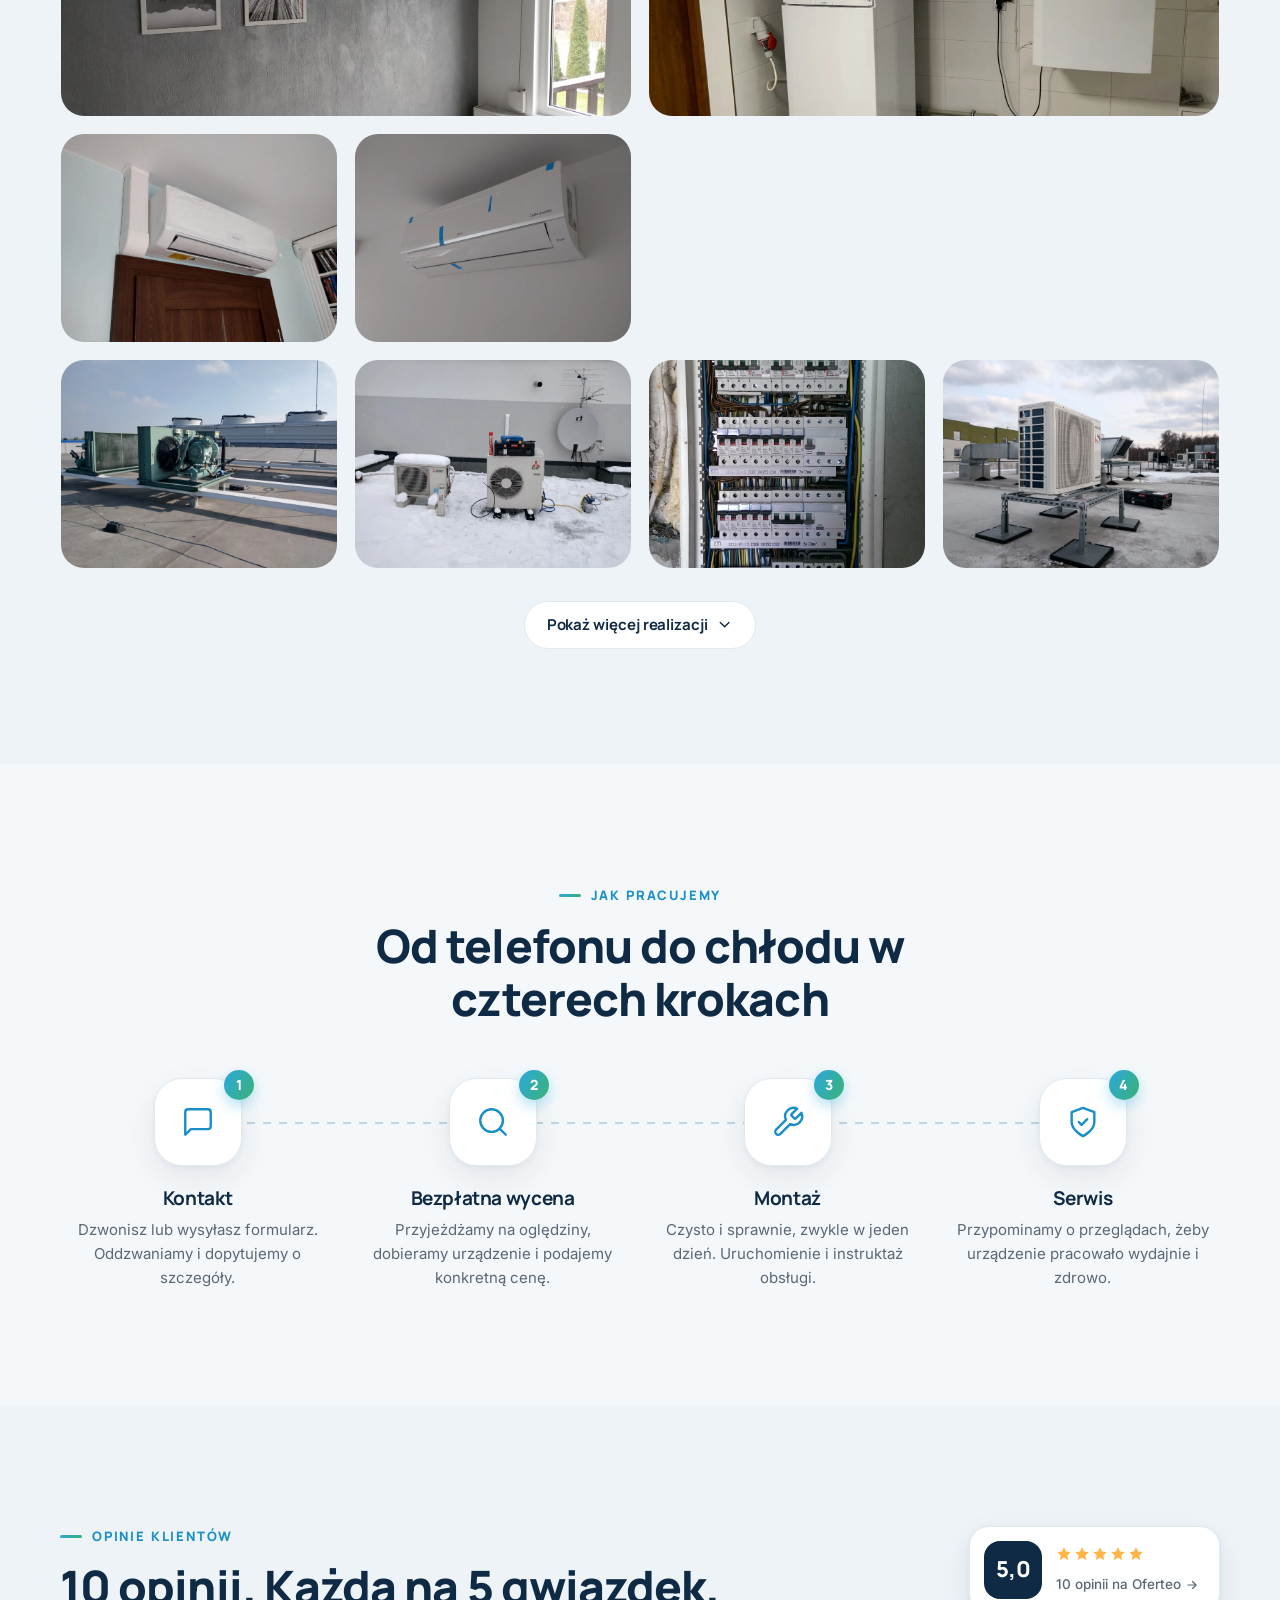
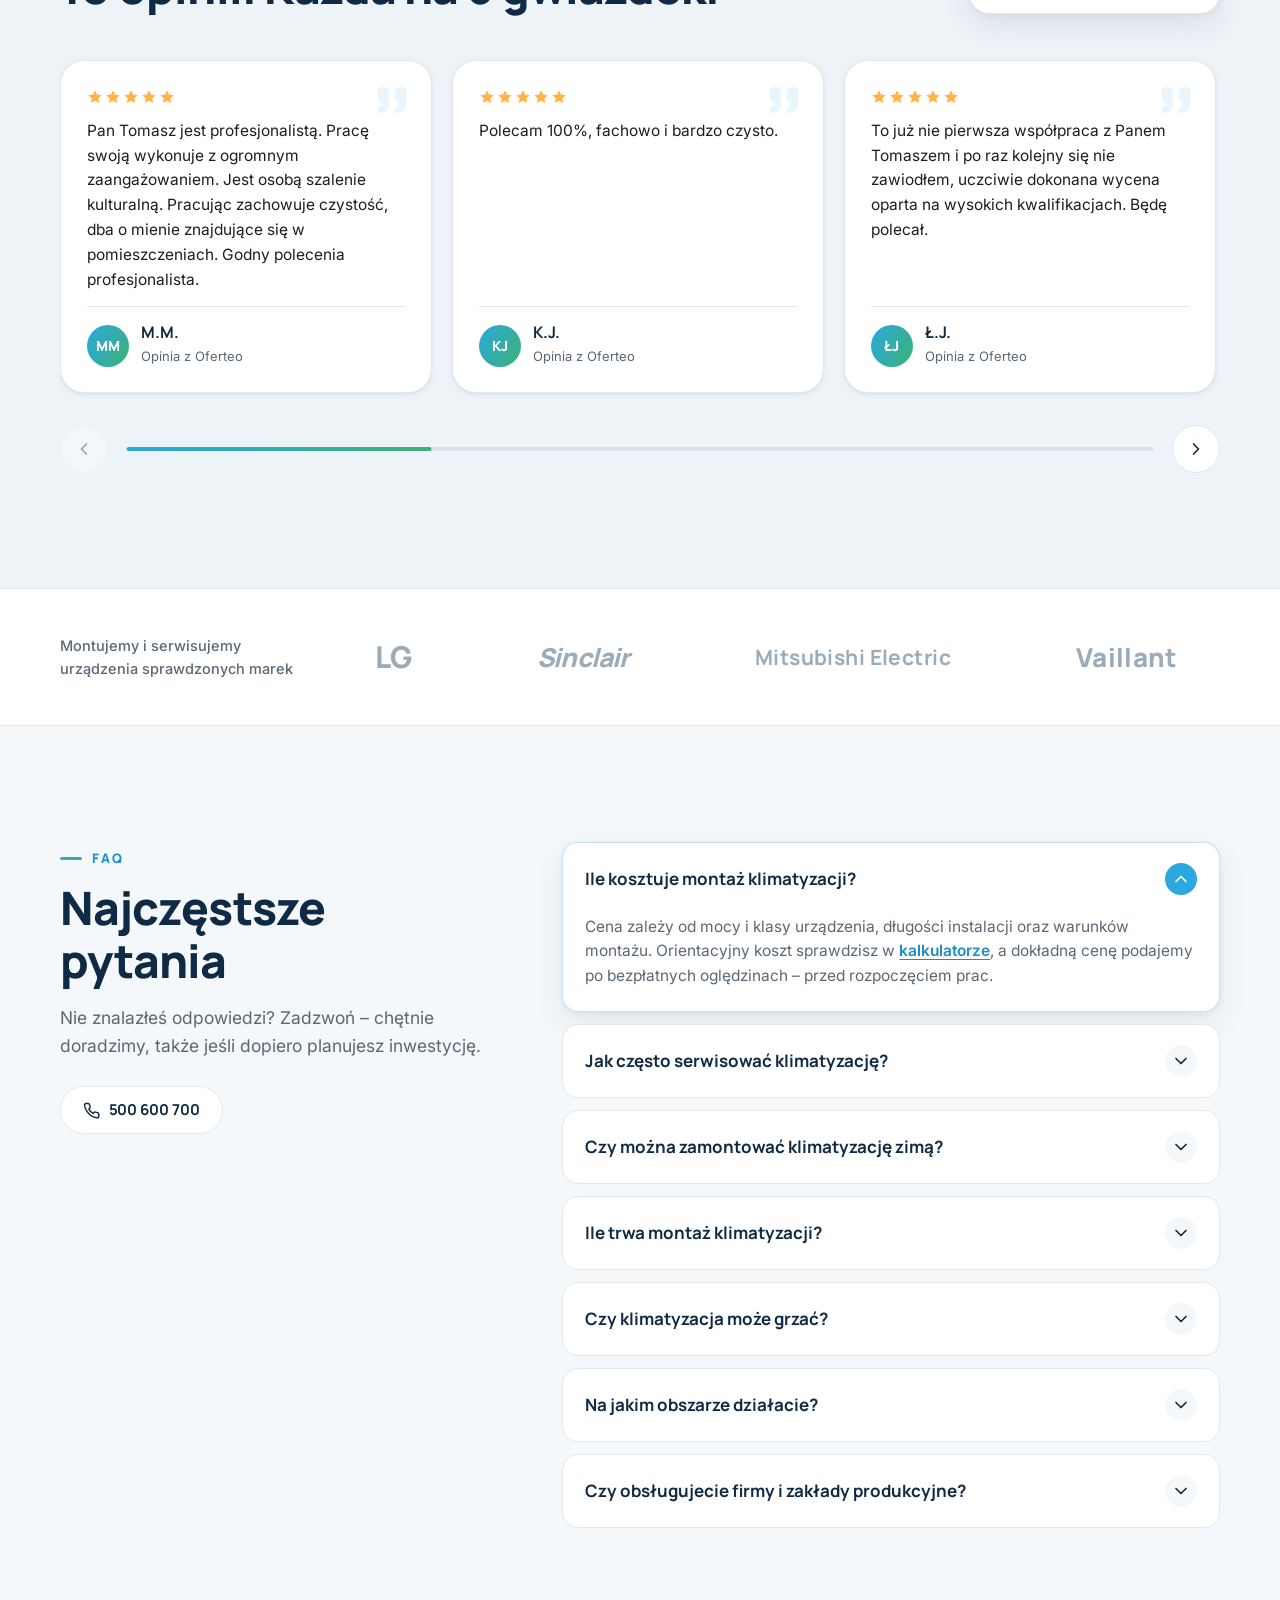
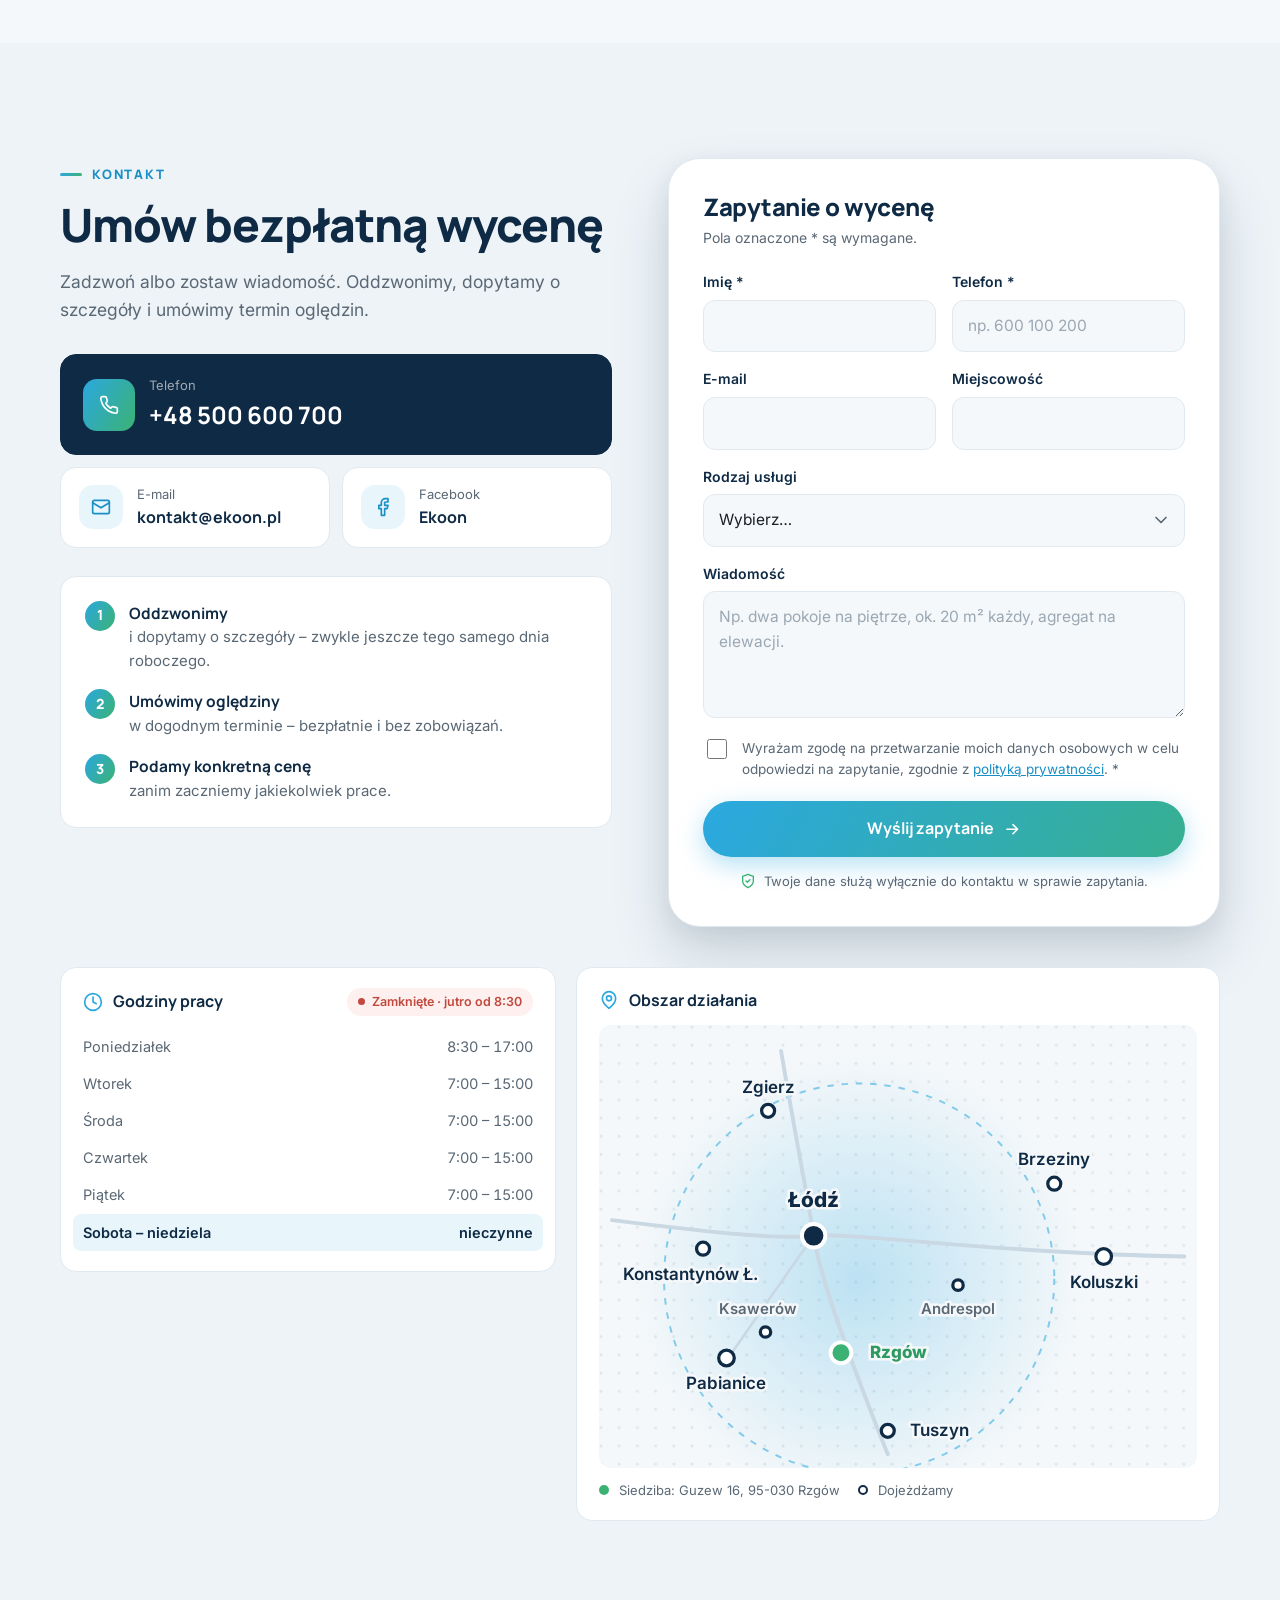
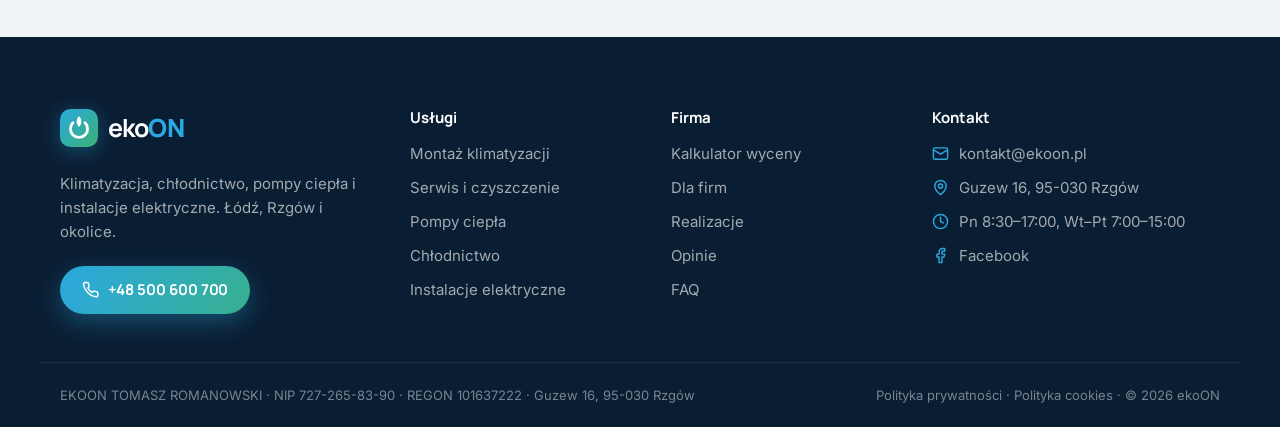
==== commit 69ca6e00: "Czat przeniesiony do prawego dolnego rogu Co-Authored-By: Claude Opus 5.5 <noreply@anthropic.com> Cl" ====
--- a/index.html
+++ b/index.html
@@ -18,7 +18,7 @@
 <link rel="preconnect" href="https://fonts.googleapis.com">
 <link rel="preconnect" href="https://fonts.gstatic.com" crossorigin>
 <link rel="stylesheet" href="https://fonts.googleapis.com/css2?family=Inter:wght@400;500;600&family=Manrope:wght@600;700;800&display=swap">
-<link rel="stylesheet" href="css/style.css?v=14">
+<link rel="stylesheet" href="css/style.css?v=15">
 <script>document.documentElement.classList.add('js')</script>
 <script type="application/ld+json">
 {
--- a/css/style.css
+++ b/css/style.css
@@ -895,3 +895,16 @@
 .gallery-more[hidden] { display: none; }
 .gallery-more .ico { transition: transform .3s var(--ease); }
 .gallery-more .is-expanded .ico { transform: rotate(180deg); }
+
+/* Czat po prawej stronie ekranu */
+.chat { left: auto; right: 20px; }
+.chat__launcher { margin-left: auto; }
+.chat__teaser { left: auto; right: 0; }
+.chat__teaser-body { border-radius: 20px 20px 6px 20px; }
+.chat__teaser-x { right: auto; left: -10px; }
+.chat__panel { left: auto; right: 0; transform-origin: right bottom; }
+@media (max-width: 720px) {
+  .chat { left: auto; right: 14px; }
+  .chat.is-open { inset: 0; left: 0; right: 0; }
+  .chat__panel { left: 8px; right: 8px; }
+}
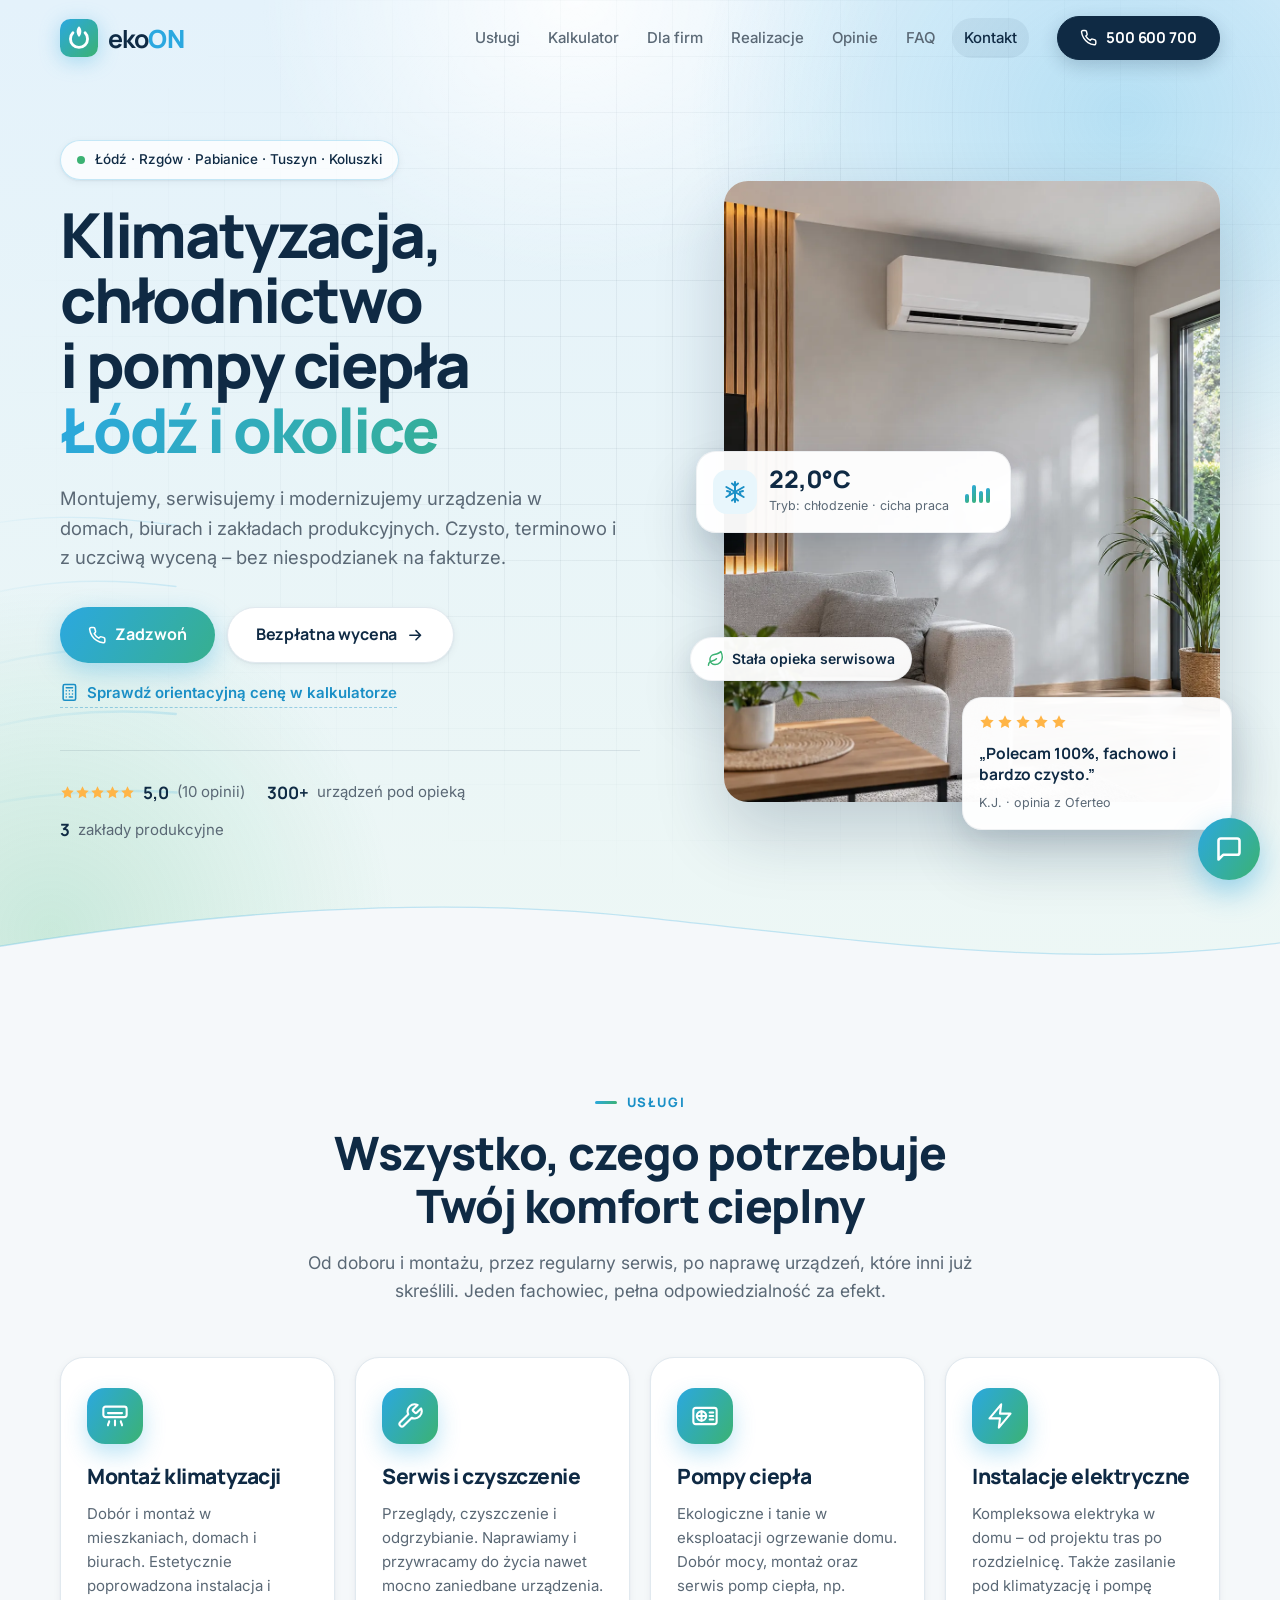
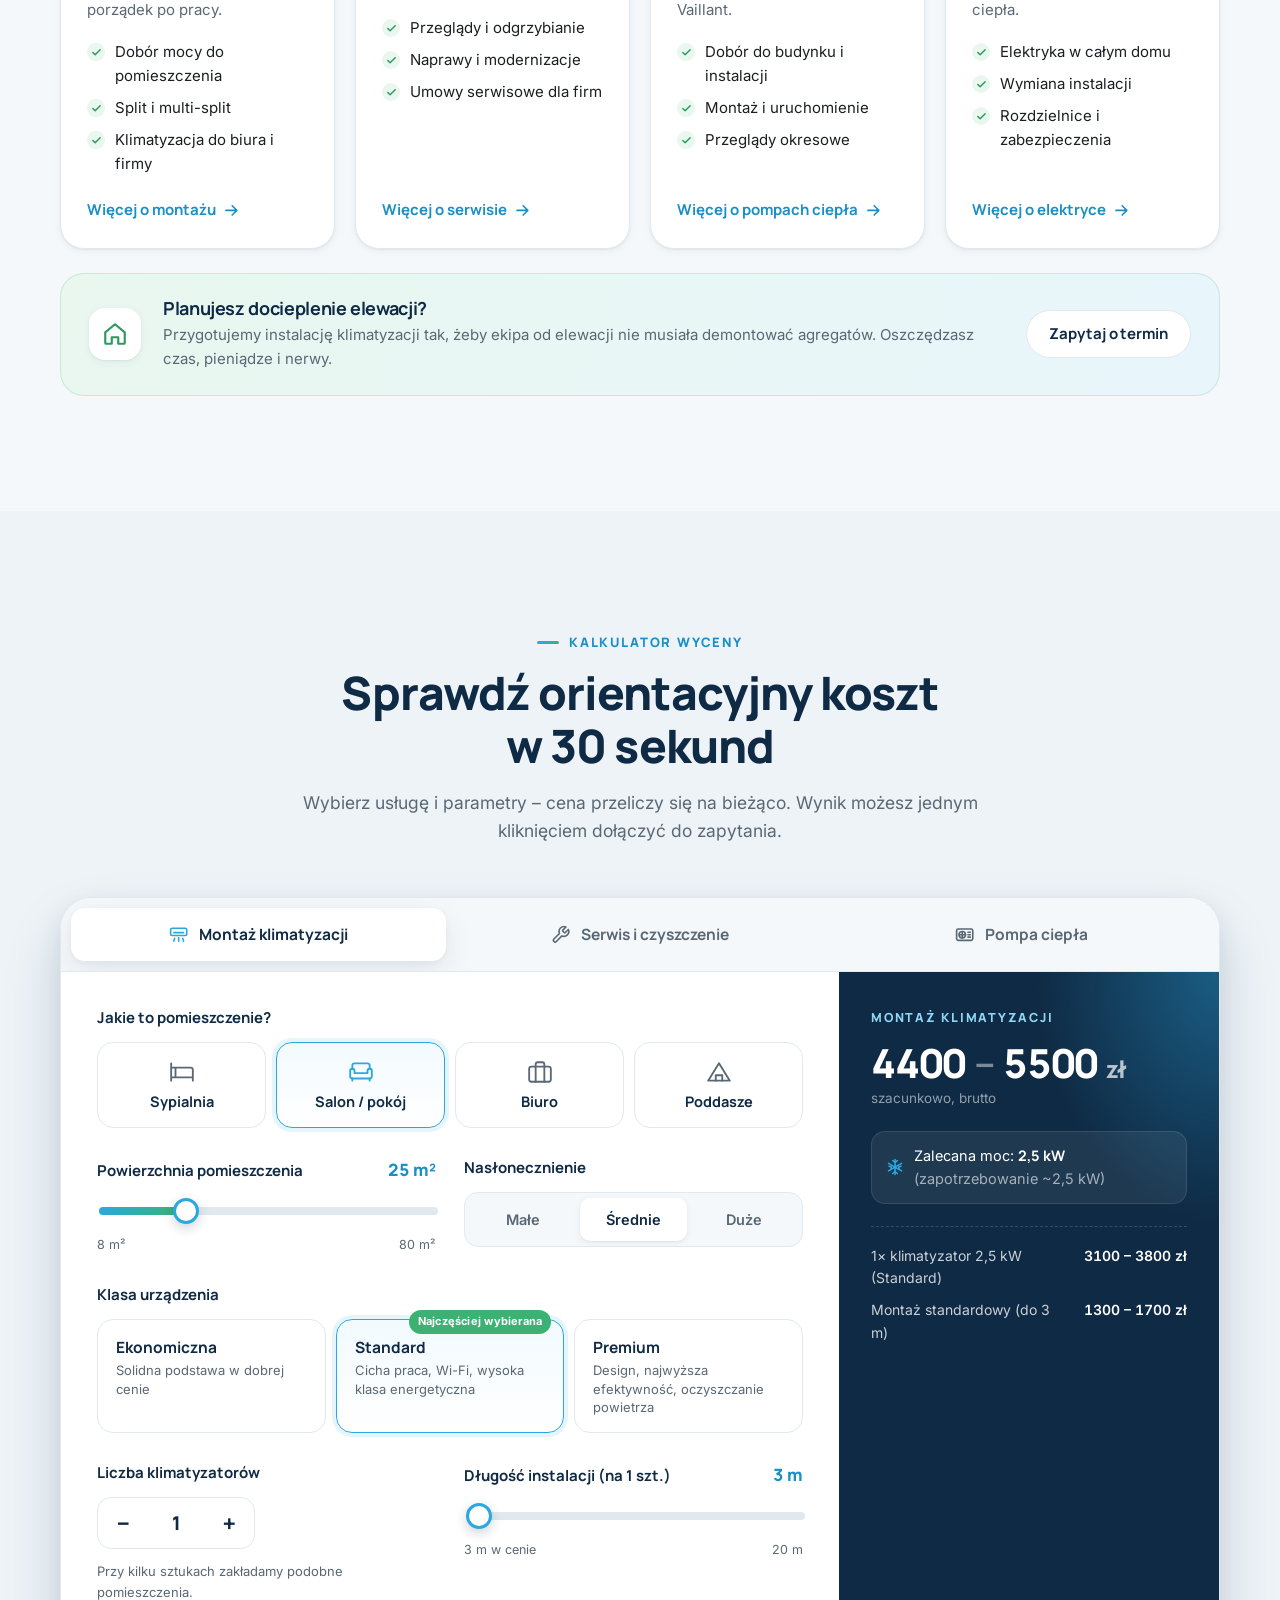
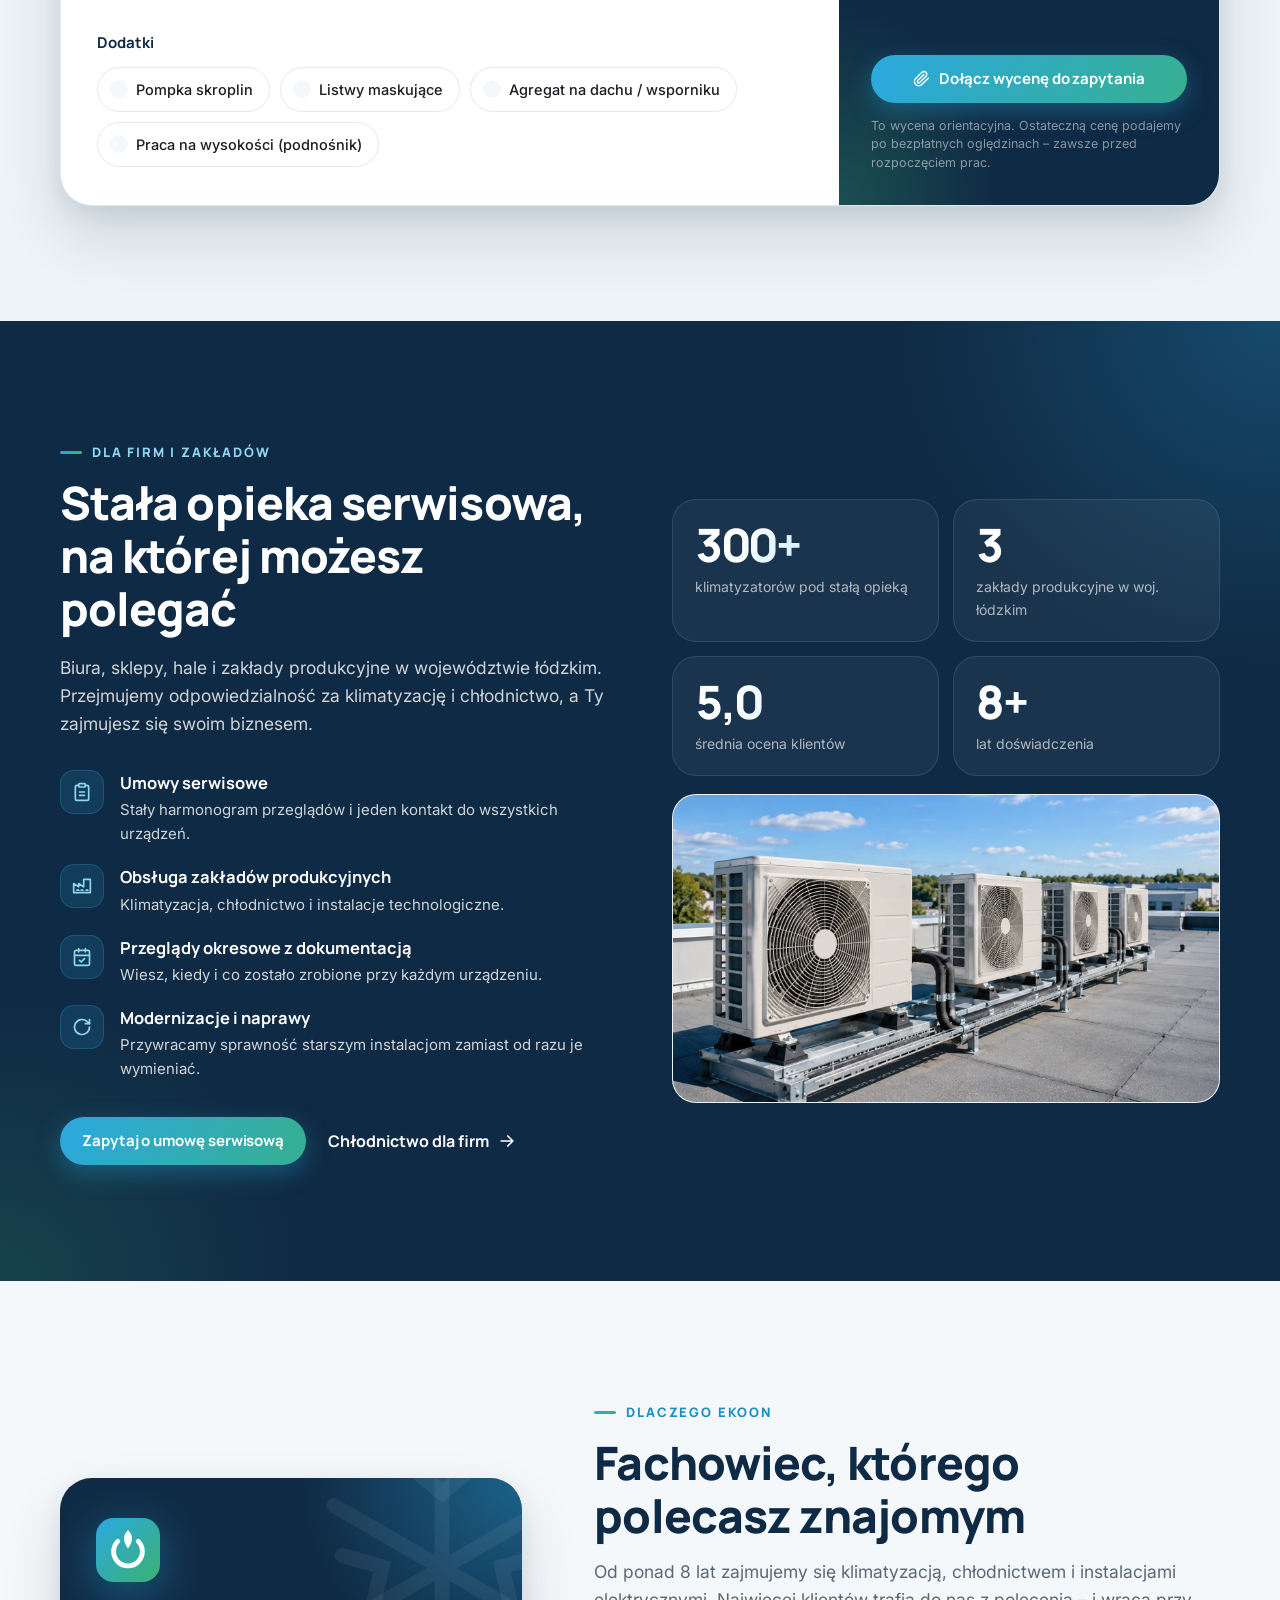
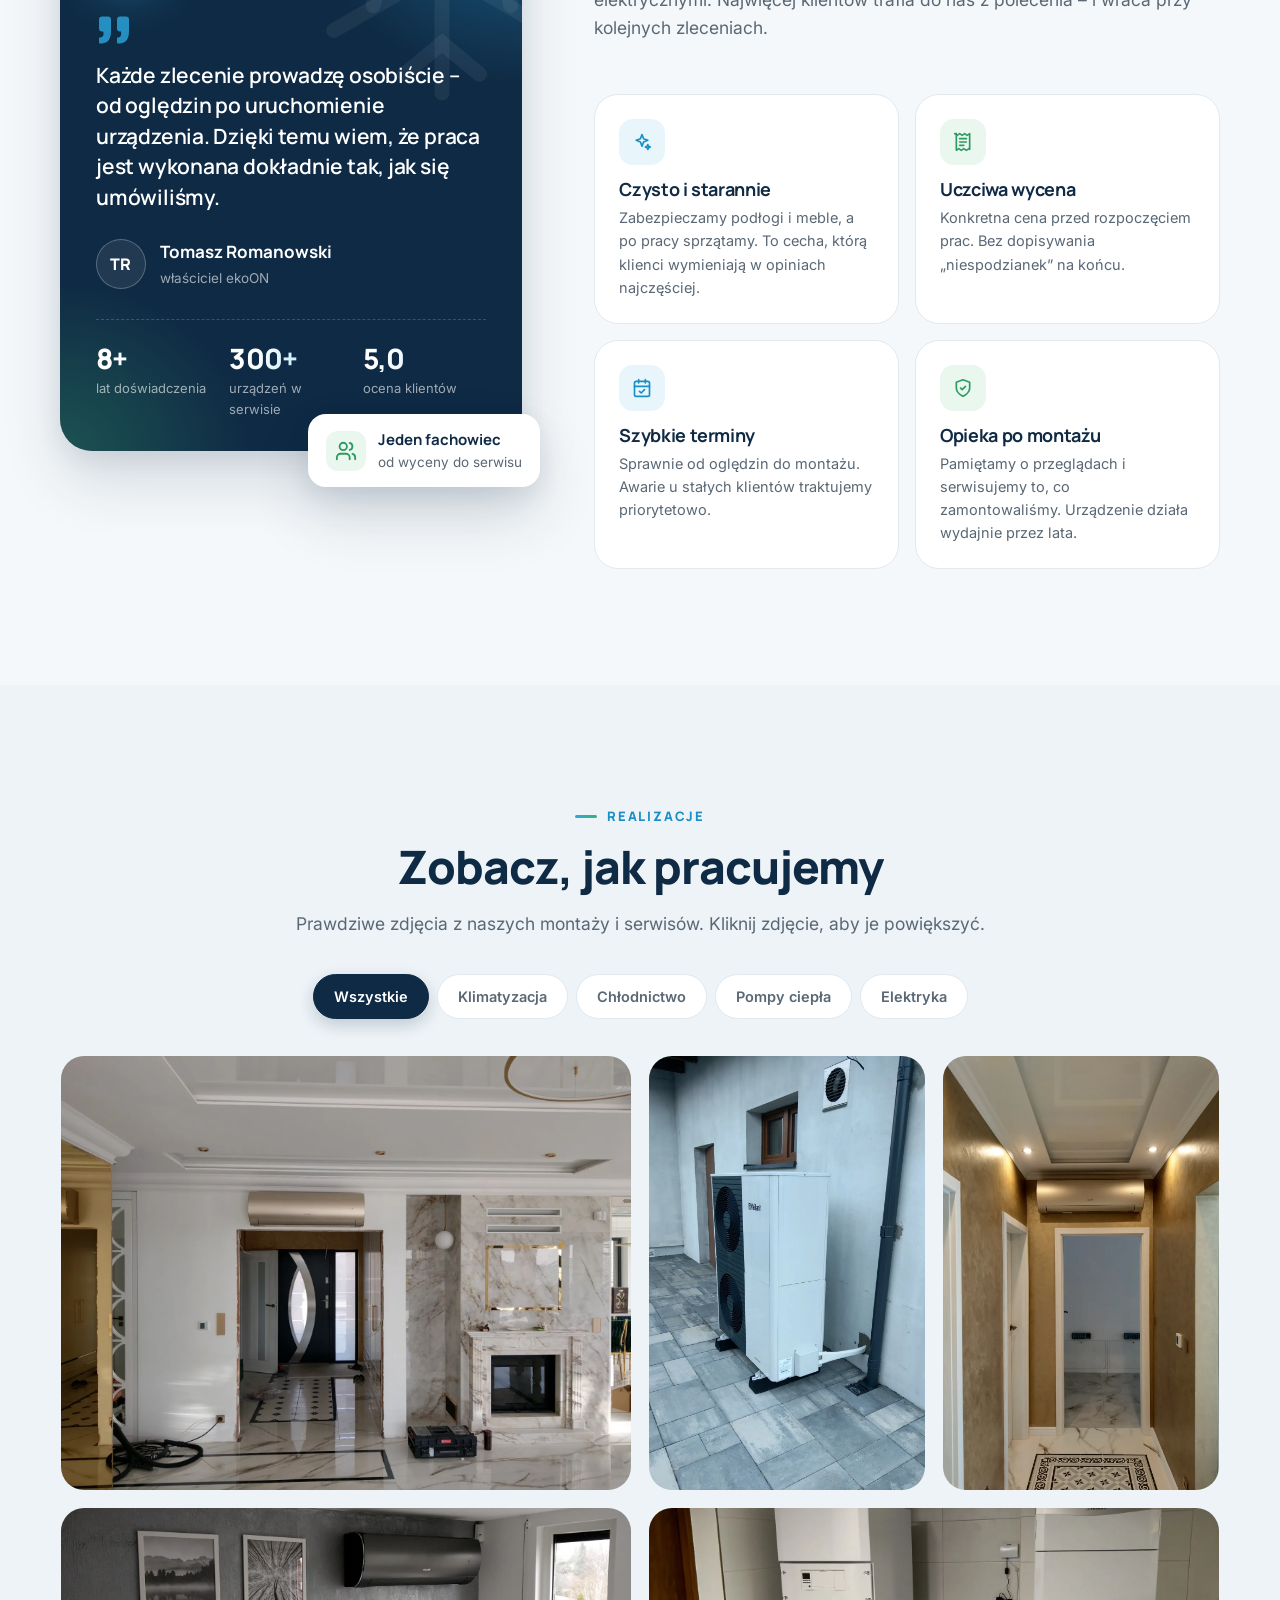
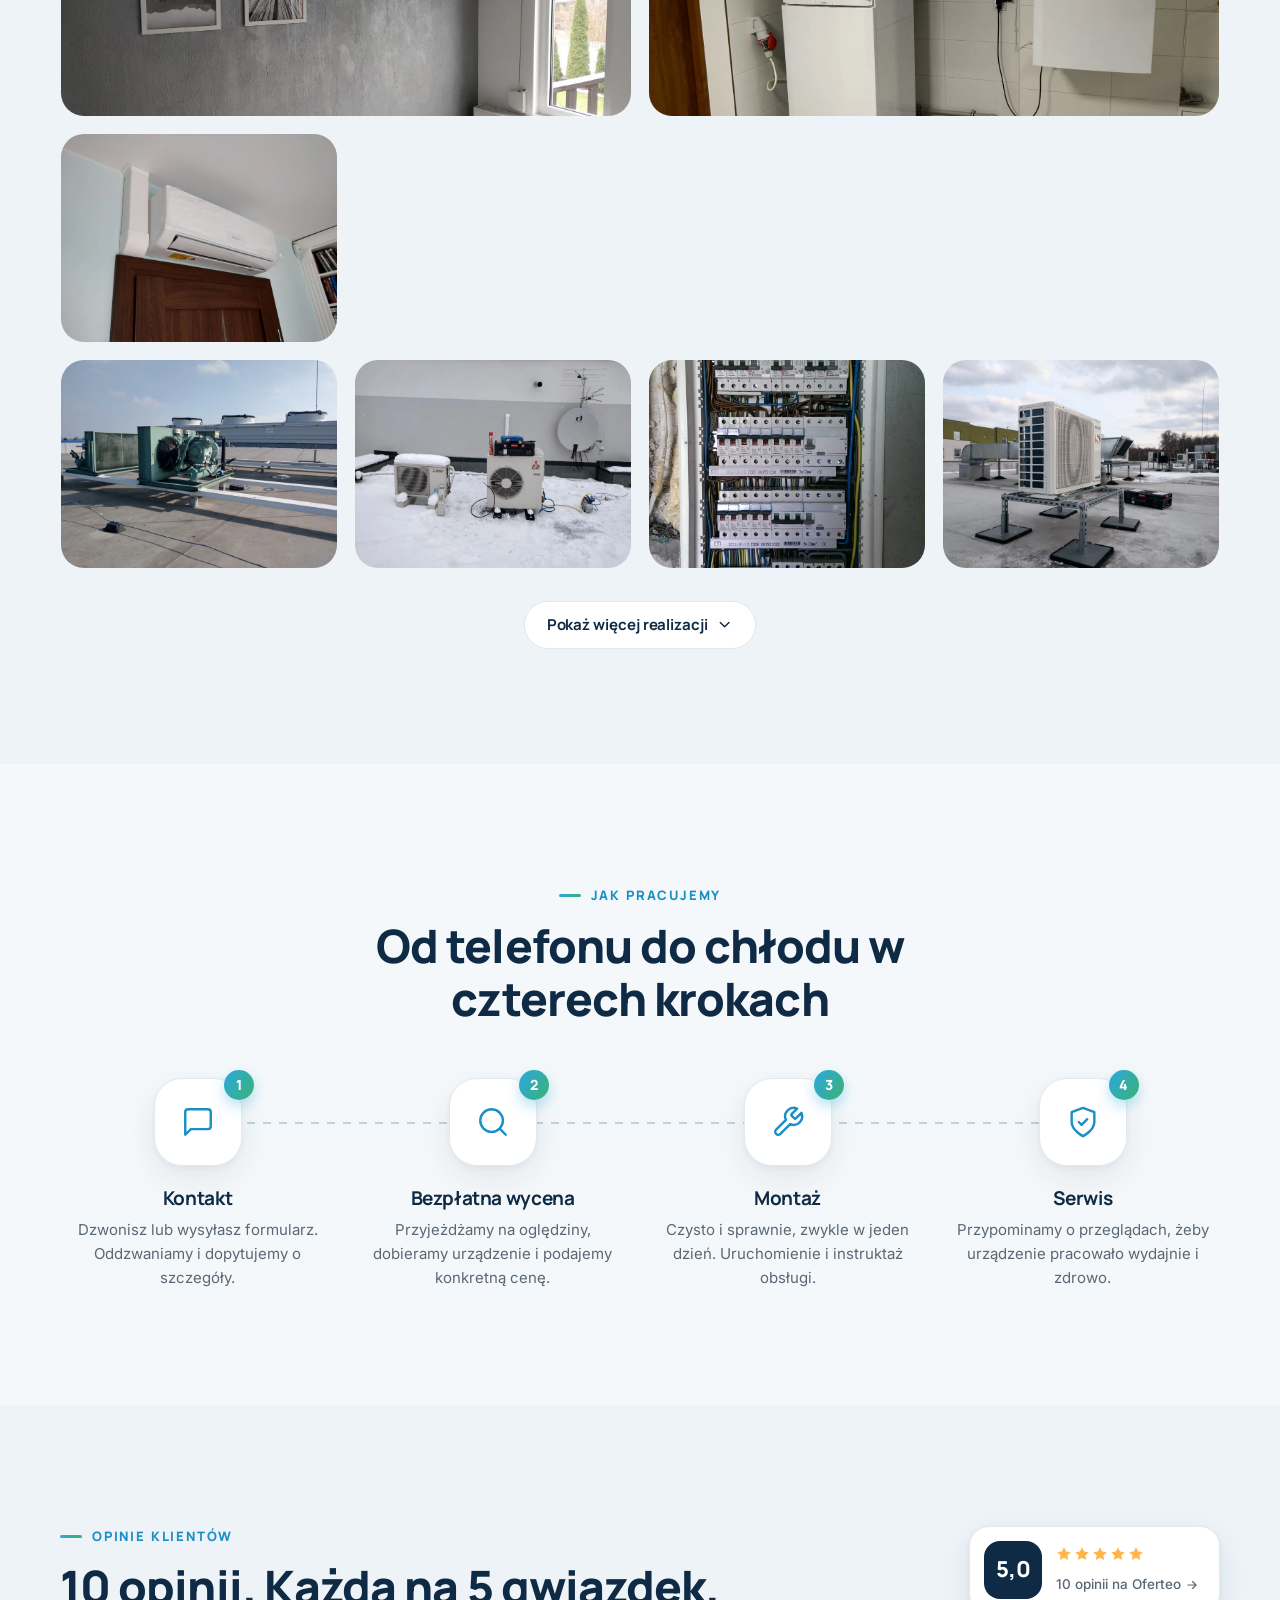
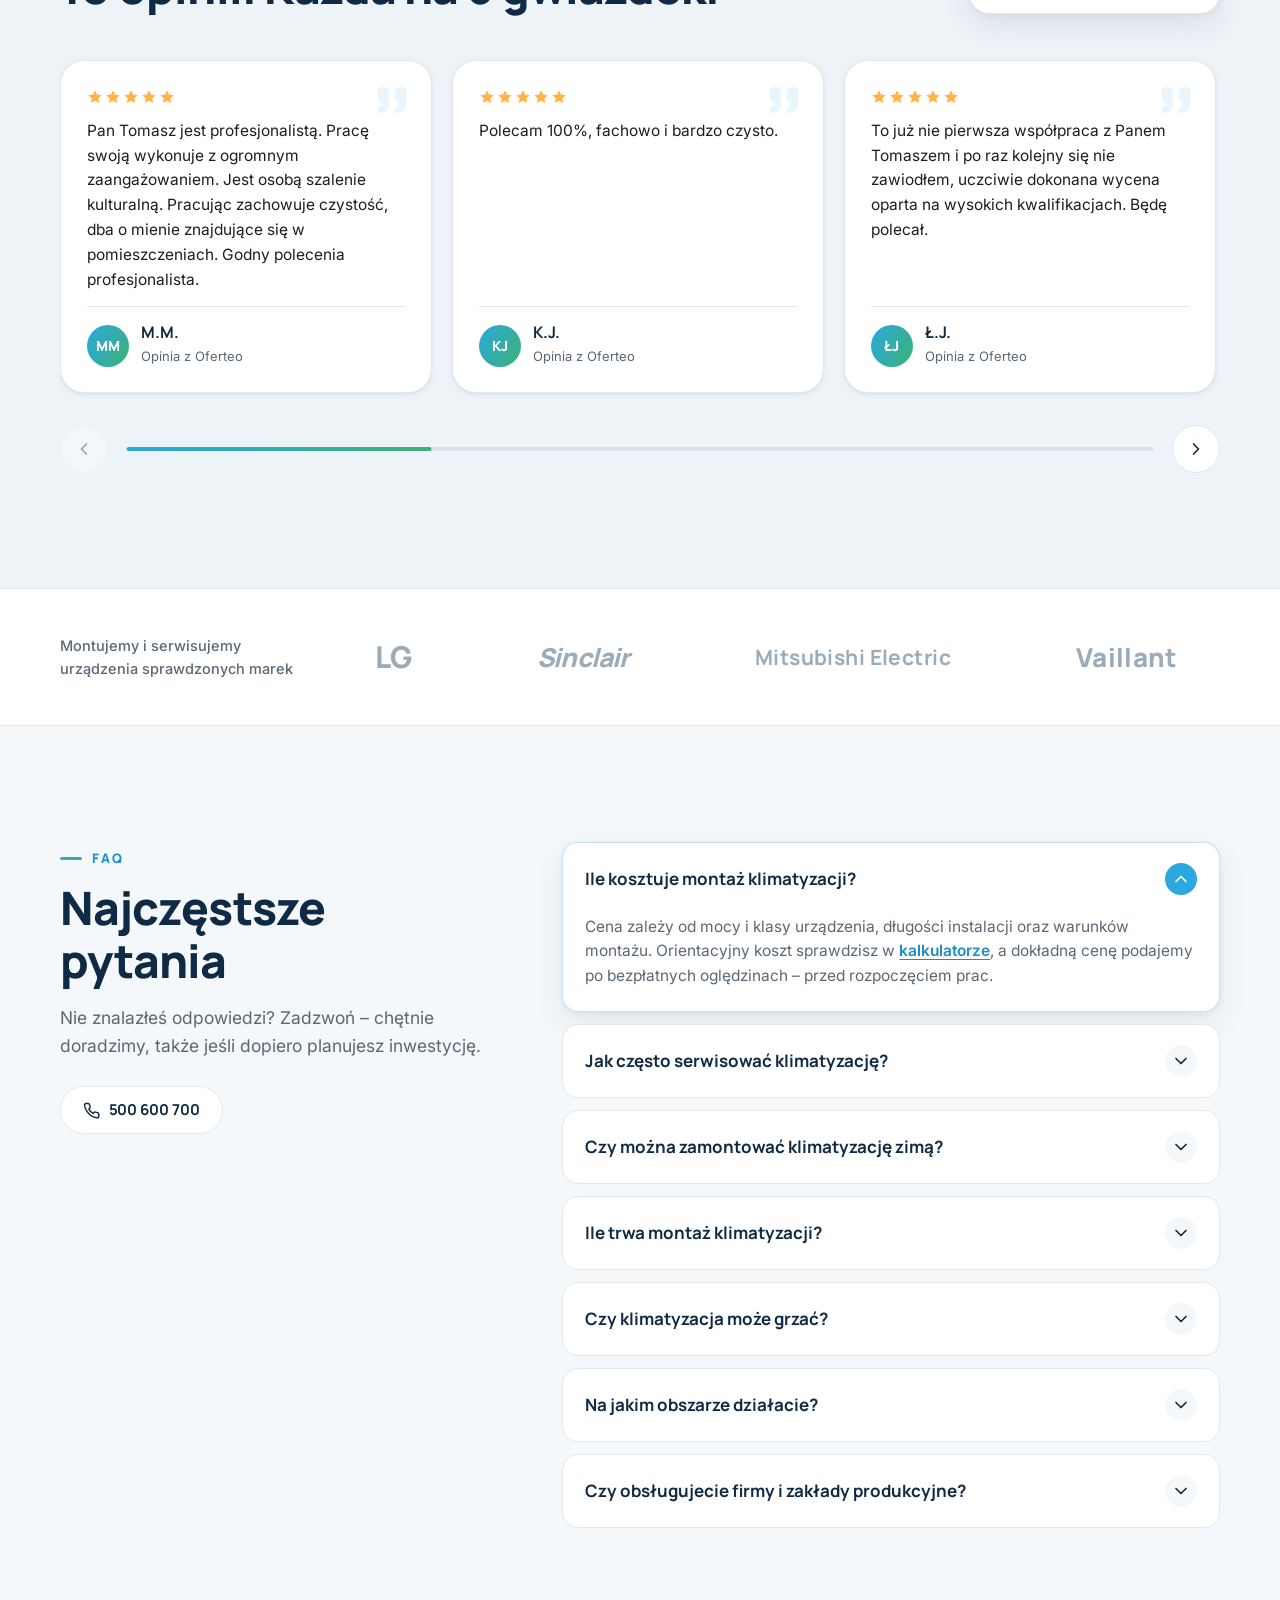
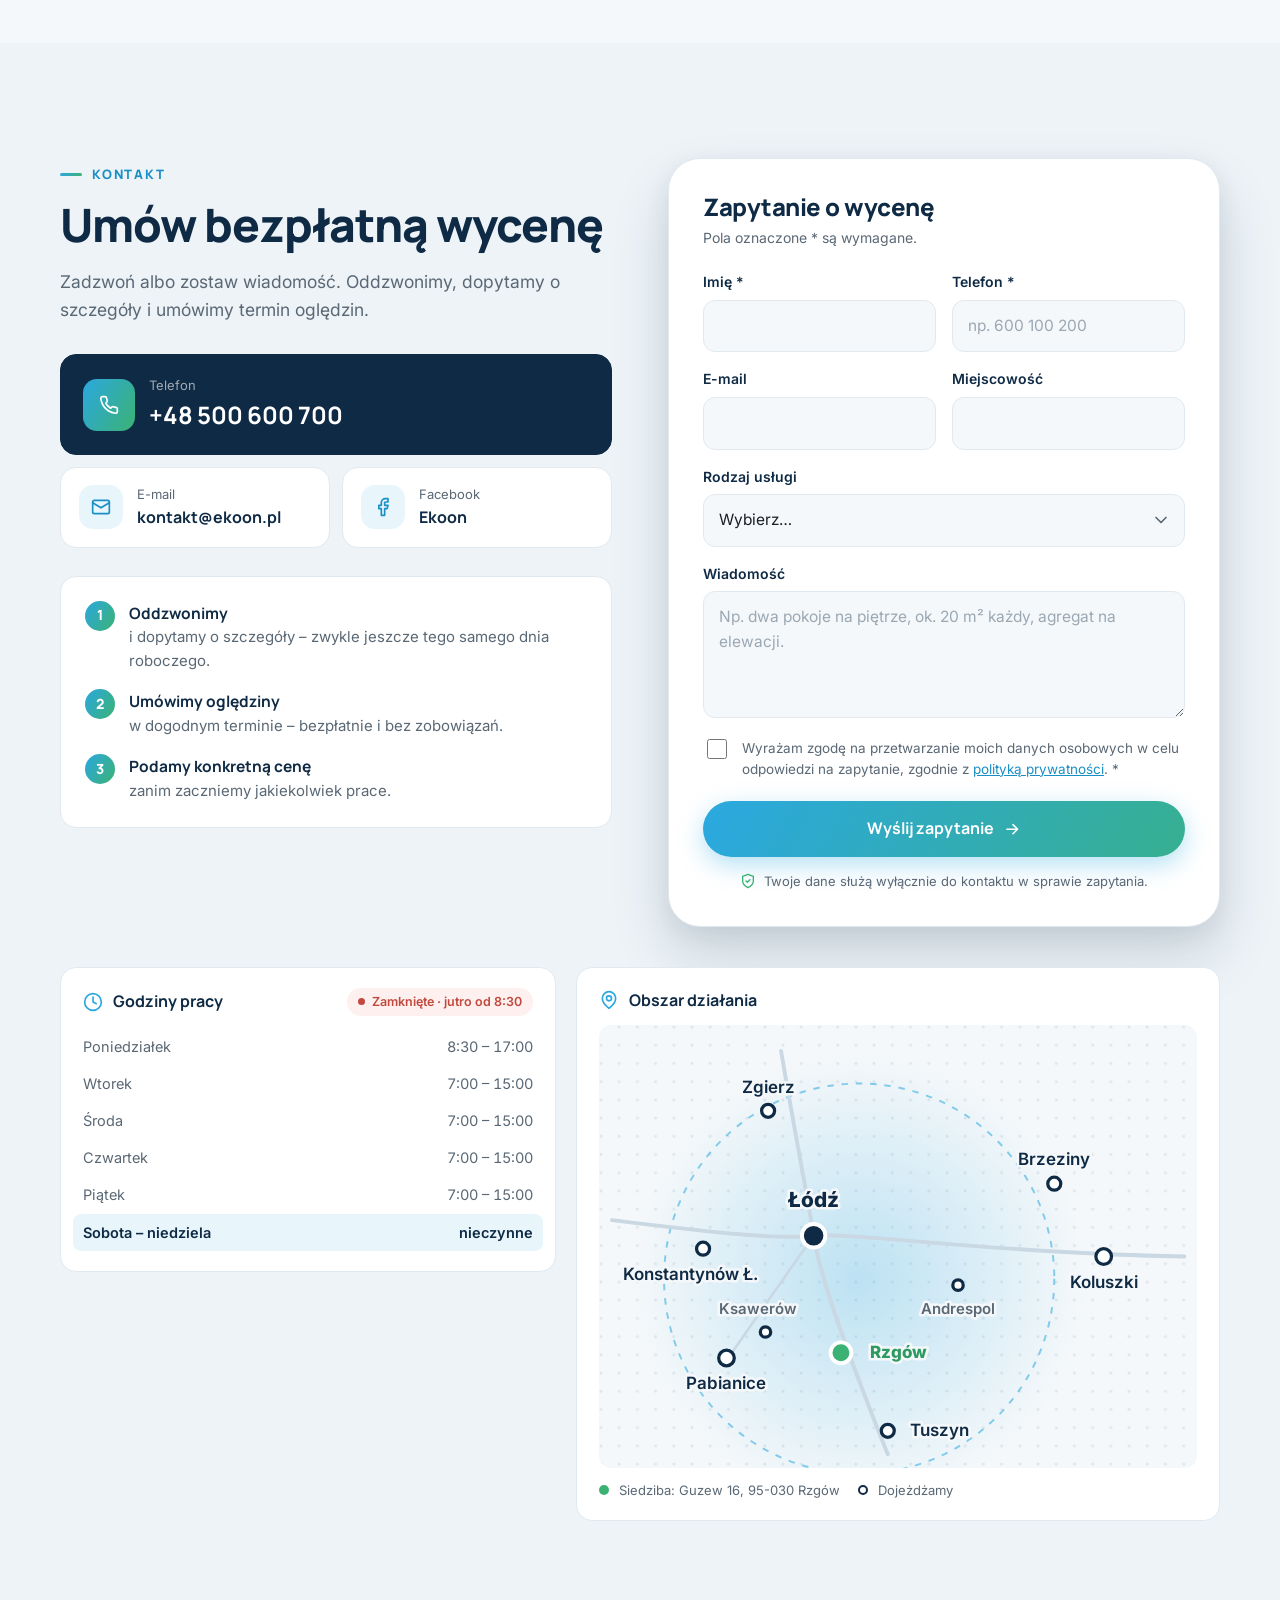
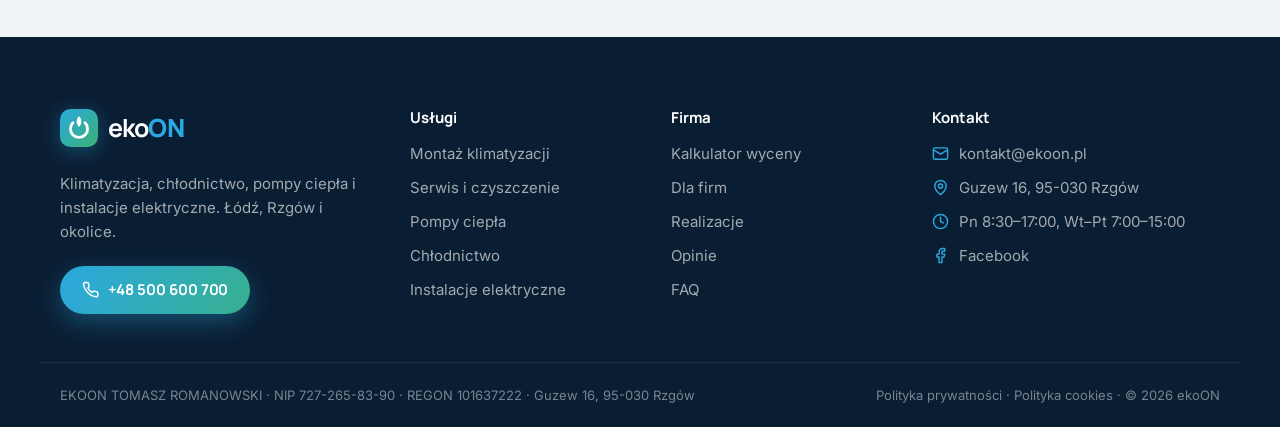
==== commit 5026ba1c: "Galeria na telefonie: na start 7 wybranych zdjęć zamiast 12 Co-Authored-By: Claude Opus 5.5 <noreply" ====
--- a/index.html
+++ b/index.html
@@ -530,16 +530,16 @@
       <button type="button" class="filter" data-filter="elektryka" aria-pressed="false">Elektryka</button>
     </div>
     <div class="gallery" id="galeria" data-gallery>
-      <figure class="gitem gitem--big" data-cat="klima"><button type="button" class="gitem__btn"><div class="photo" data-src="img/realizacje/dom-kominek" data-alt="Klimatyzator w złotym kolorze nad przejściem w salonie z marmurowym kominkiem" data-label="Salon z kominkiem · Dom"></div><span class="gitem__zoom"><svg class="ico"><use href="#i-expand"/></svg></span></button><figcaption>Salon z kominkiem · Dom</figcaption></figure>
-      <figure class="gitem gitem--tall" data-cat="pompy"><button type="button" class="gitem__btn"><div class="photo" data-src="img/realizacje/pompa-vaillant" data-alt="Pompa ciepła Vaillant aroTHERM przy budynku, na podstawach antywibracyjnych" data-label="Pompa ciepła Vaillant · Pompy ciepła"></div><span class="gitem__zoom"><svg class="ico"><use href="#i-expand"/></svg></span></button><figcaption>Pompa ciepła Vaillant · Pompy ciepła</figcaption></figure>
-      <figure class="gitem gitem--tall" data-cat="klima"><button type="button" class="gitem__btn"><div class="photo" data-src="img/realizacje/dom-korytarz" data-alt="Klimatyzator Sinclair w eleganckim korytarzu ze złotymi ścianami" data-label="Elegancki korytarz · Dom"></div><span class="gitem__zoom"><svg class="ico"><use href="#i-expand"/></svg></span></button><figcaption>Elegancki korytarz · Dom</figcaption></figure>
-      <figure class="gitem gitem--wide" data-cat="klima"><button type="button" class="gitem__btn"><div class="photo" data-src="img/realizacje/dom-czarny" data-alt="Czarny klimatyzator Sinclair na betonowej ścianie z obrazami" data-label="Czarny klimatyzator · Dom"></div><span class="gitem__zoom"><svg class="ico"><use href="#i-expand"/></svg></span></button><figcaption>Czarny klimatyzator · Dom</figcaption></figure>
+      <figure class="gitem gitem--big" data-cat="klima" data-mobile><button type="button" class="gitem__btn"><div class="photo" data-src="img/realizacje/dom-kominek" data-alt="Klimatyzator w złotym kolorze nad przejściem w salonie z marmurowym kominkiem" data-label="Salon z kominkiem · Dom"></div><span class="gitem__zoom"><svg class="ico"><use href="#i-expand"/></svg></span></button><figcaption>Salon z kominkiem · Dom</figcaption></figure>
+      <figure class="gitem gitem--tall" data-cat="pompy" data-mobile><button type="button" class="gitem__btn"><div class="photo" data-src="img/realizacje/pompa-vaillant" data-alt="Pompa ciepła Vaillant aroTHERM przy budynku, na podstawach antywibracyjnych" data-label="Pompa ciepła Vaillant · Pompy ciepła"></div><span class="gitem__zoom"><svg class="ico"><use href="#i-expand"/></svg></span></button><figcaption>Pompa ciepła Vaillant · Pompy ciepła</figcaption></figure>
+      <figure class="gitem gitem--tall" data-cat="klima" data-mobile><button type="button" class="gitem__btn"><div class="photo" data-src="img/realizacje/dom-korytarz" data-alt="Klimatyzator Sinclair w eleganckim korytarzu ze złotymi ścianami" data-label="Elegancki korytarz · Dom"></div><span class="gitem__zoom"><svg class="ico"><use href="#i-expand"/></svg></span></button><figcaption>Elegancki korytarz · Dom</figcaption></figure>
+      <figure class="gitem gitem--wide" data-cat="klima" data-mobile><button type="button" class="gitem__btn"><div class="photo" data-src="img/realizacje/dom-czarny" data-alt="Czarny klimatyzator Sinclair na betonowej ścianie z obrazami" data-label="Czarny klimatyzator · Dom"></div><span class="gitem__zoom"><svg class="ico"><use href="#i-expand"/></svg></span></button><figcaption>Czarny klimatyzator · Dom</figcaption></figure>
       <figure class="gitem gitem--wide" data-cat="pompy"><button type="button" class="gitem__btn"><div class="photo" data-src="img/realizacje/pompa-kotlownia-vaillant" data-alt="Kotłownia z modułem pompy ciepła Vaillant i rekuperatorem" data-label="Kotłownia Vaillant · Pompy ciepła"></div><span class="gitem__zoom"><svg class="ico"><use href="#i-expand"/></svg></span></button><figcaption>Kotłownia Vaillant · Pompy ciepła</figcaption></figure>
-      <figure class="gitem" data-cat="klima"><button type="button" class="gitem__btn"><div class="photo" data-src="img/realizacje/dom-nad-drzwiami" data-alt="Klimatyzator Sinclair zamontowany nad drzwiami, instalacja w estetycznym korytku" data-label="Klimatyzator nad drzwiami · Dom"></div><span class="gitem__zoom"><svg class="ico"><use href="#i-expand"/></svg></span></button><figcaption>Klimatyzator nad drzwiami · Dom</figcaption></figure>
+      <figure class="gitem" data-cat="klima" data-mobile><button type="button" class="gitem__btn"><div class="photo" data-src="img/realizacje/dom-nad-drzwiami" data-alt="Klimatyzator Sinclair zamontowany nad drzwiami, instalacja w estetycznym korytku" data-label="Klimatyzator nad drzwiami · Dom"></div><span class="gitem__zoom"><svg class="ico"><use href="#i-expand"/></svg></span></button><figcaption>Klimatyzator nad drzwiami · Dom</figcaption></figure>
       <figure class="gitem" data-cat="klima"><button type="button" class="gitem__btn"><div class="photo" data-src="img/realizacje/dom-lg-dual-inverter" data-alt="Nowy klimatyzator LG Dual Inverter na ścianie" data-label="LG Dual Inverter · Dom"></div><span class="gitem__zoom"><svg class="ico"><use href="#i-expand"/></svg></span></button><figcaption>LG Dual Inverter · Dom</figcaption></figure>
-      <figure class="gitem gitem--wide" data-cat="klima"><button type="button" class="gitem__btn"><div class="photo" data-src="img/realizacje/firma-agregaty-sinclair" data-alt="Trzy agregaty klimatyzacji Sinclair zamontowane na ścianie budynku firmy" data-label="Trzy agregaty Sinclair · Firma"></div><span class="gitem__zoom"><svg class="ico"><use href="#i-expand"/></svg></span></button><figcaption>Trzy agregaty Sinclair · Firma</figcaption></figure>
+      <figure class="gitem gitem--wide" data-cat="klima" data-mobile><button type="button" class="gitem__btn"><div class="photo" data-src="img/realizacje/firma-agregaty-sinclair" data-alt="Trzy agregaty klimatyzacji Sinclair zamontowane na ścianie budynku firmy" data-label="Trzy agregaty Sinclair · Firma"></div><span class="gitem__zoom"><svg class="ico"><use href="#i-expand"/></svg></span></button><figcaption>Trzy agregaty Sinclair · Firma</figcaption></figure>
       <figure class="gitem" data-cat="chlodnictwo"><button type="button" class="gitem__btn"><div class="photo" data-src="img/realizacje/chlodnictwo-agregaty-dach" data-alt="Agregaty chłodnicze na stalowej konstrukcji na dachu zakładu" data-label="Agregaty chłodnicze na dachu · Chłodnictwo"></div><span class="gitem__zoom"><svg class="ico"><use href="#i-expand"/></svg></span></button><figcaption>Agregaty chłodnicze na dachu · Chłodnictwo</figcaption></figure>
-      <figure class="gitem" data-cat="klima"><button type="button" class="gitem__btn"><div class="photo" data-src="img/realizacje/serwis-mitsubishi-zima" data-alt="Serwis agregatów Mitsubishi Electric na zaśnieżonym dachu" data-label="Serwis zimą · Klimatyzacja"></div><span class="gitem__zoom"><svg class="ico"><use href="#i-expand"/></svg></span></button><figcaption>Serwis zimą · Klimatyzacja</figcaption></figure>
+      <figure class="gitem" data-cat="klima" data-mobile><button type="button" class="gitem__btn"><div class="photo" data-src="img/realizacje/serwis-mitsubishi-zima" data-alt="Serwis agregatów Mitsubishi Electric na zaśnieżonym dachu" data-label="Serwis zimą · Klimatyzacja"></div><span class="gitem__zoom"><svg class="ico"><use href="#i-expand"/></svg></span></button><figcaption>Serwis zimą · Klimatyzacja</figcaption></figure>
       <figure class="gitem" data-cat="elektryka"><button type="button" class="gitem__btn"><div class="photo" data-src="img/realizacje/elektryka-rozdzielnica" data-alt="Uporządkowana rozdzielnica elektryczna z zabezpieczeniami" data-label="Rozdzielnica w domu · Elektryka"></div><span class="gitem__zoom"><svg class="ico"><use href="#i-expand"/></svg></span></button><figcaption>Rozdzielnica w domu · Elektryka</figcaption></figure>
       <figure class="gitem" data-cat="klima"><button type="button" class="gitem__btn"><div class="photo" data-src="img/realizacje/firma-dach-stelaz" data-alt="Agregat Sinclair na stalowym stelażu na dachu budynku firmy" data-label="Agregat na dachu · Firma"></div><span class="gitem__zoom"><svg class="ico"><use href="#i-expand"/></svg></span></button><figcaption>Agregat na dachu · Firma</figcaption></figure>
       <figure class="gitem" data-cat="elektryka"><button type="button" class="gitem__btn"><div class="photo" data-src="img/realizacje/elektryka-rozdzielnica-wnek" data-alt="Rozdzielnica elektryczna zamontowana we wnęce ściany" data-label="Rozdzielnica we wnęce · Elektryka"></div><span class="gitem__zoom"><svg class="ico"><use href="#i-expand"/></svg></span></button><figcaption>Rozdzielnica we wnęce · Elektryka</figcaption></figure>
@@ -810,7 +810,7 @@
   <button type="button" class="lightbox__nav lightbox__nav--next round-btn" data-lb-next aria-label="Następne zdjęcie"><svg class="ico"><use href="#i-right"/></svg></button>
 </dialog>
 
-<script src="js/main.js?v=11" defer></script>
+<script src="js/main.js?v=12" defer></script>
 <script src="js/chat.js?v=1" defer></script>
 </body>
 </html>
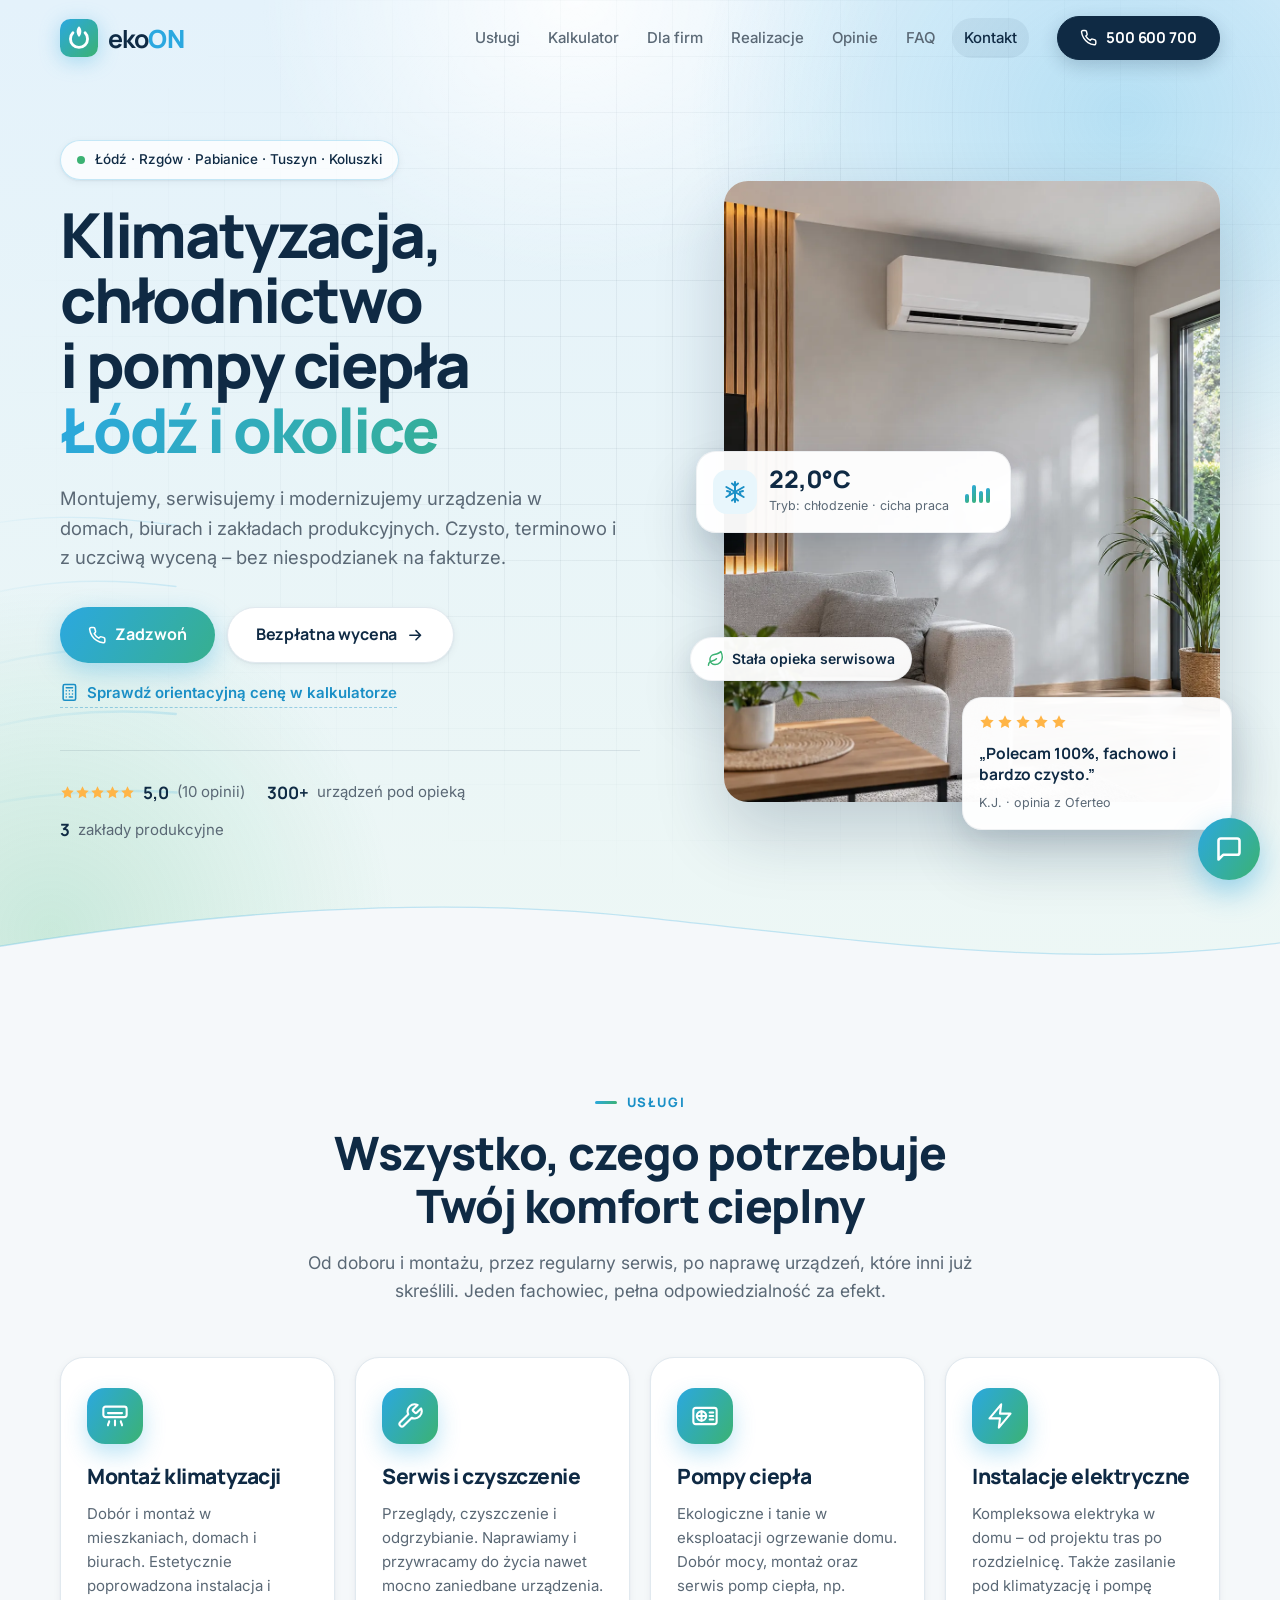
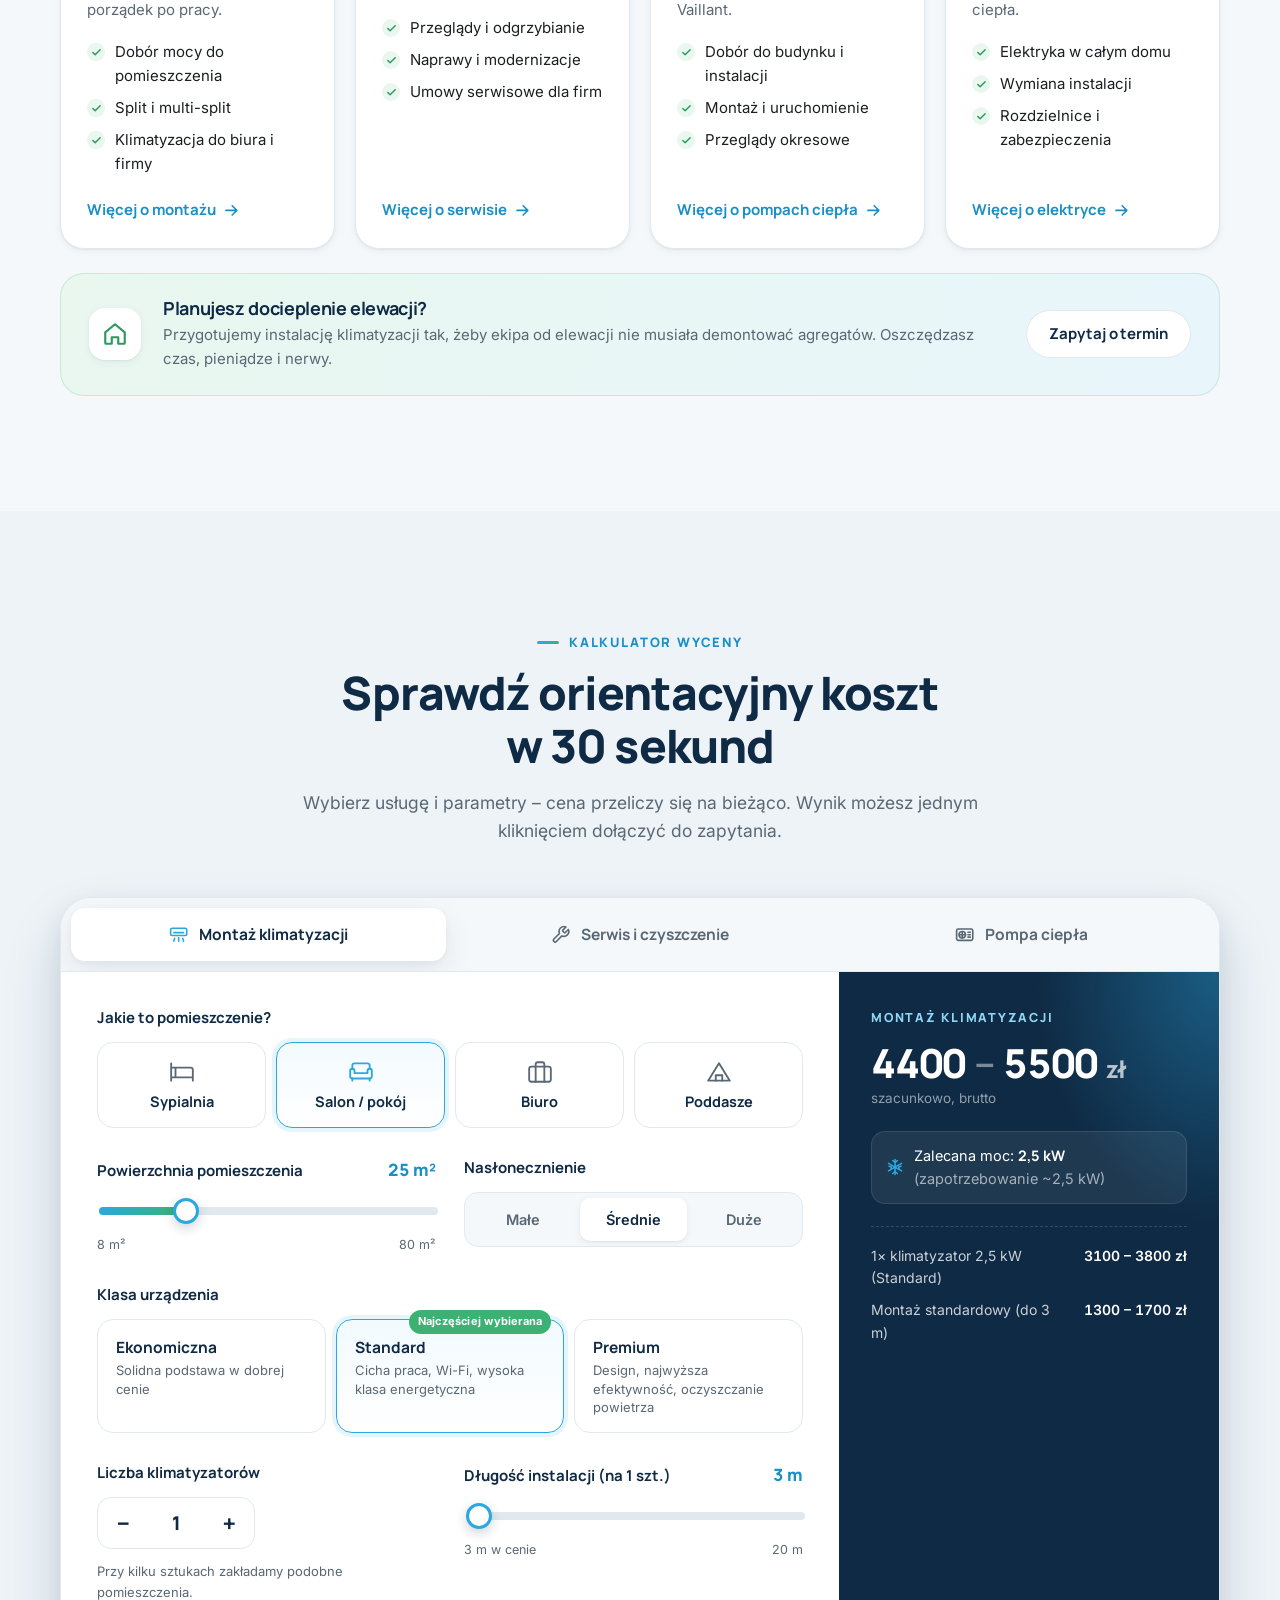
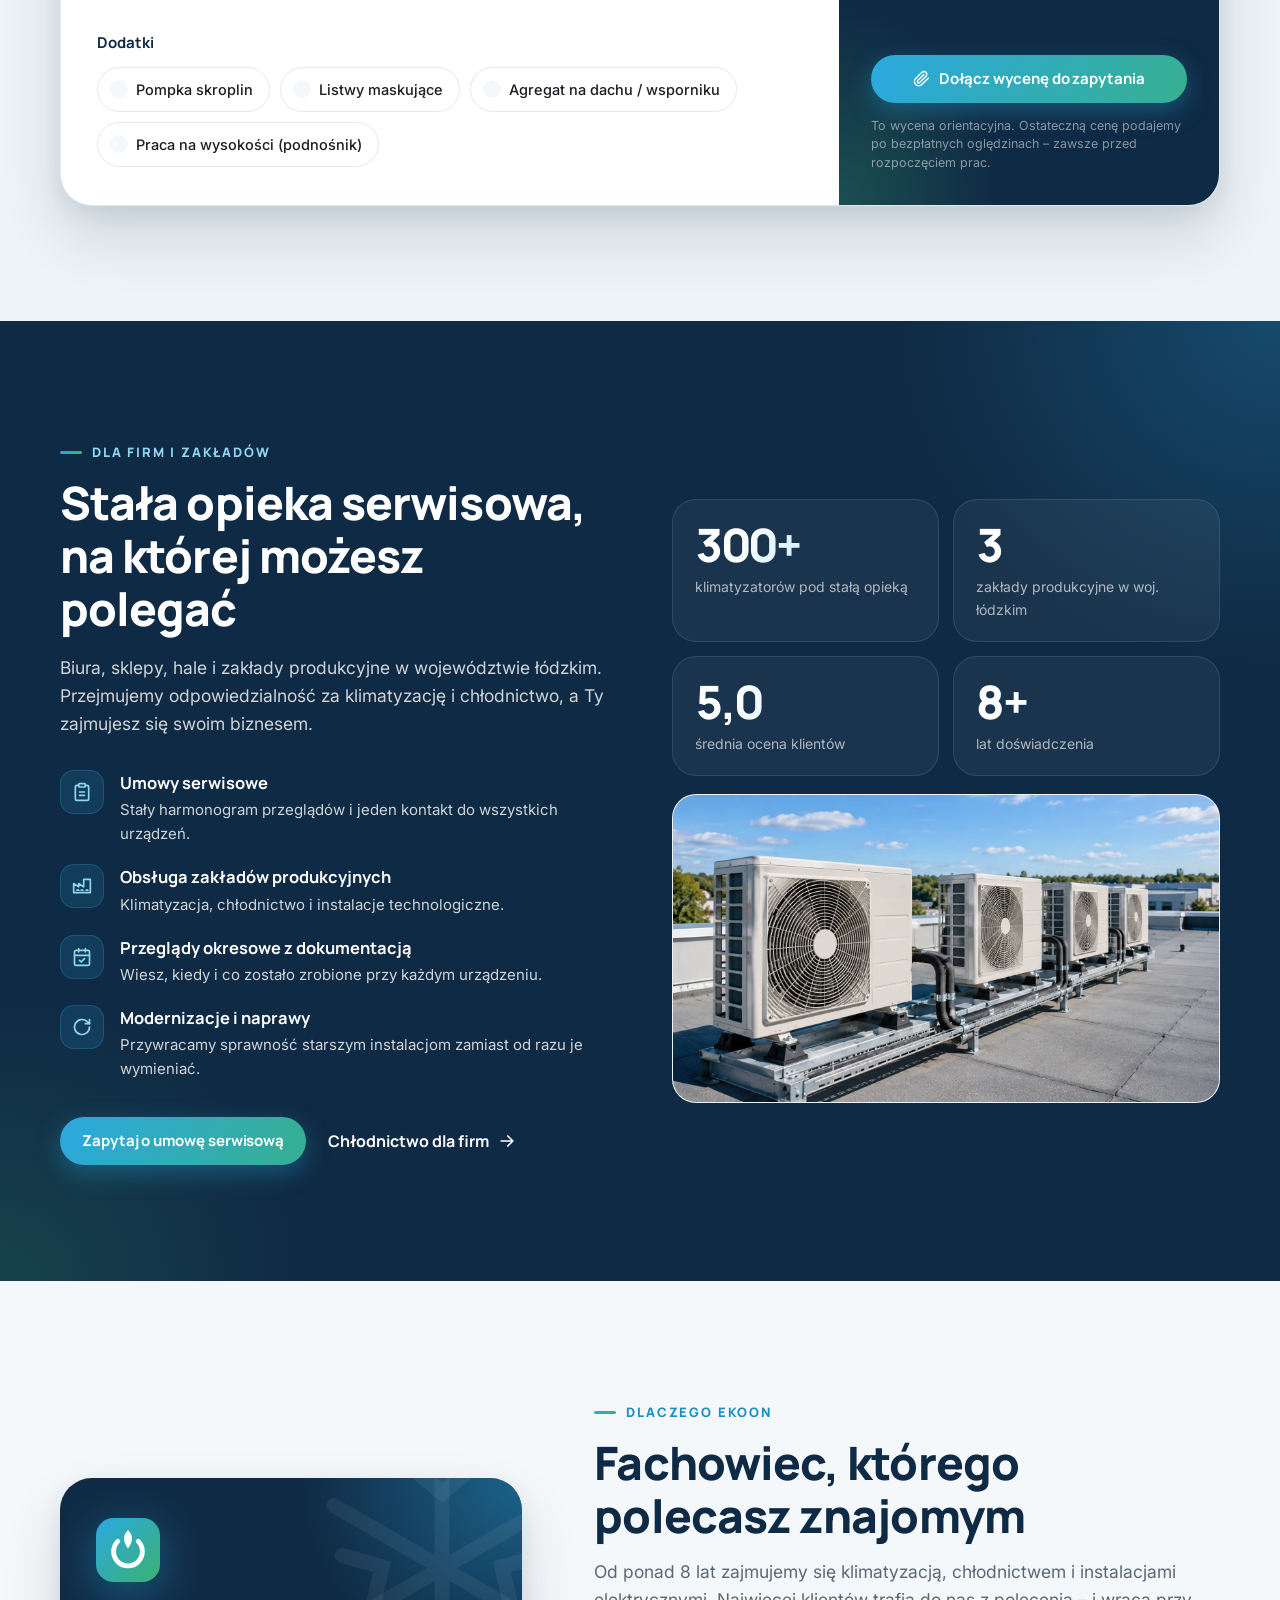
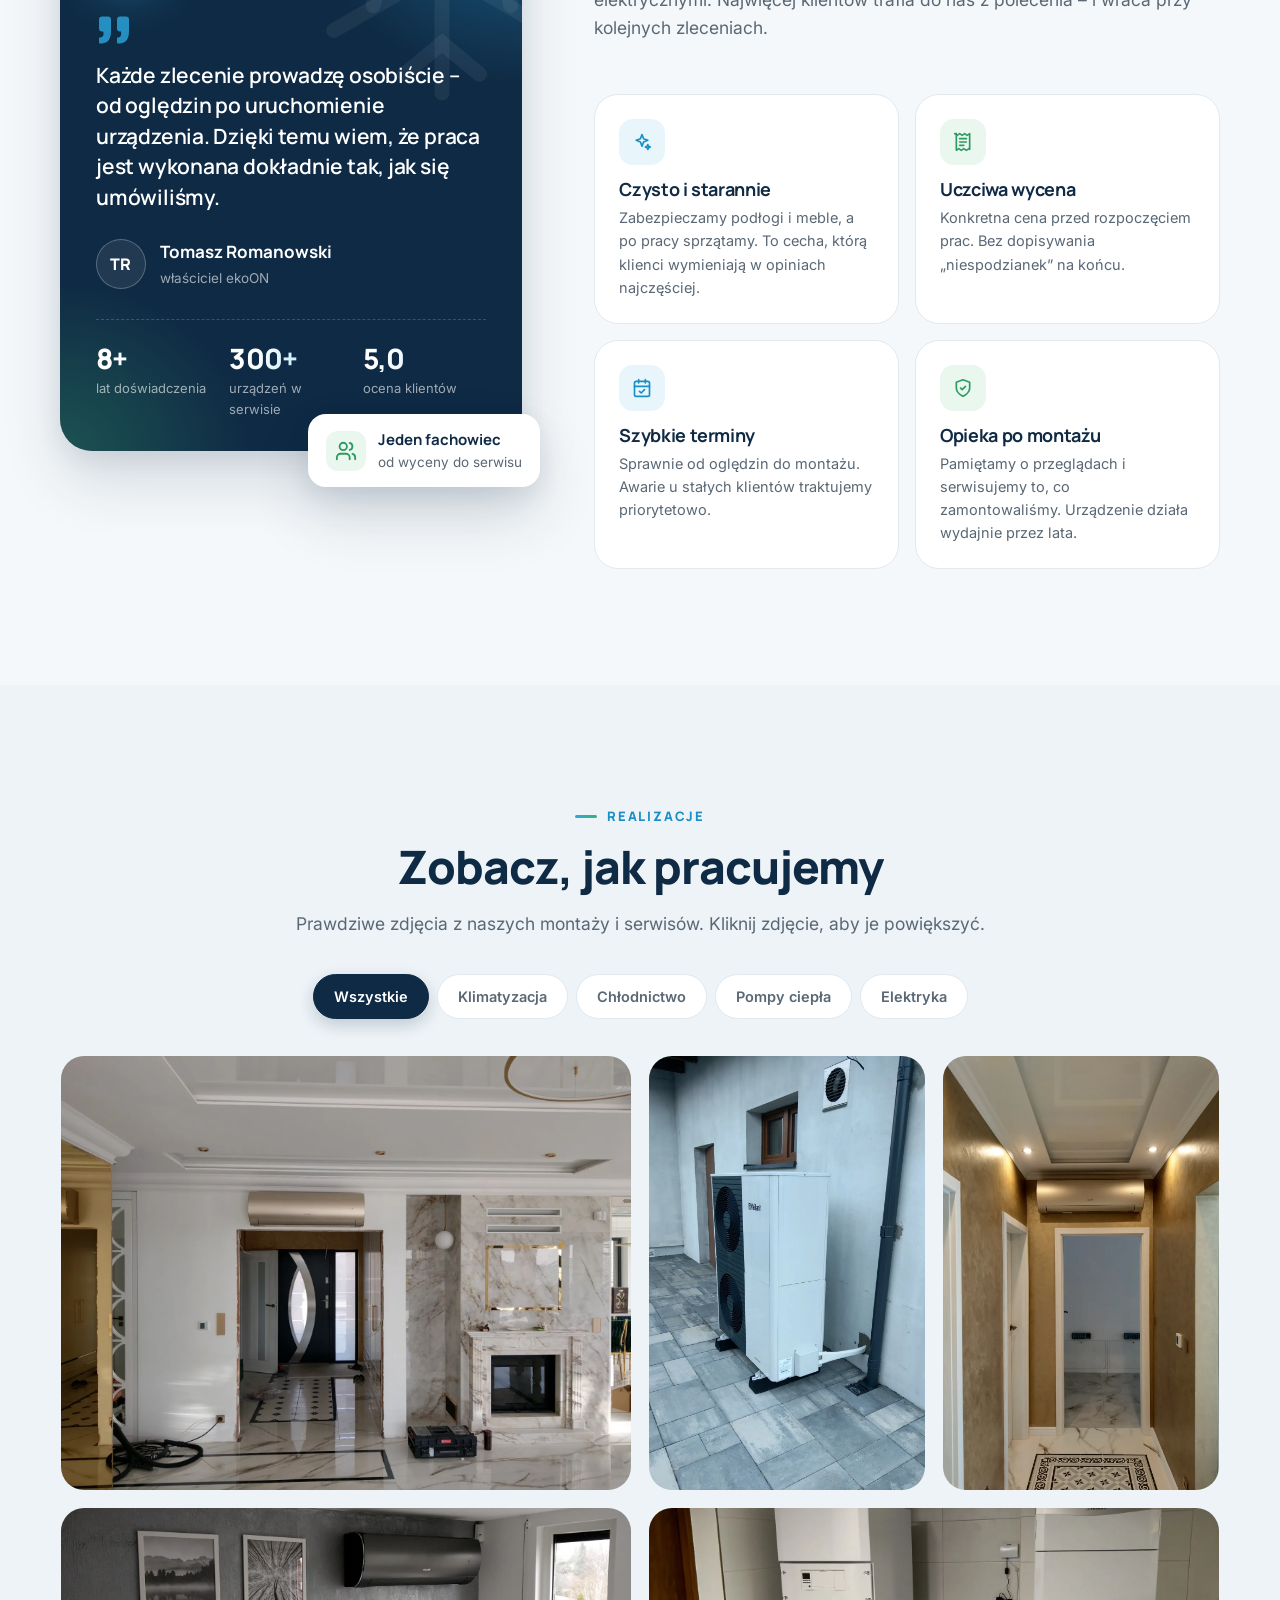
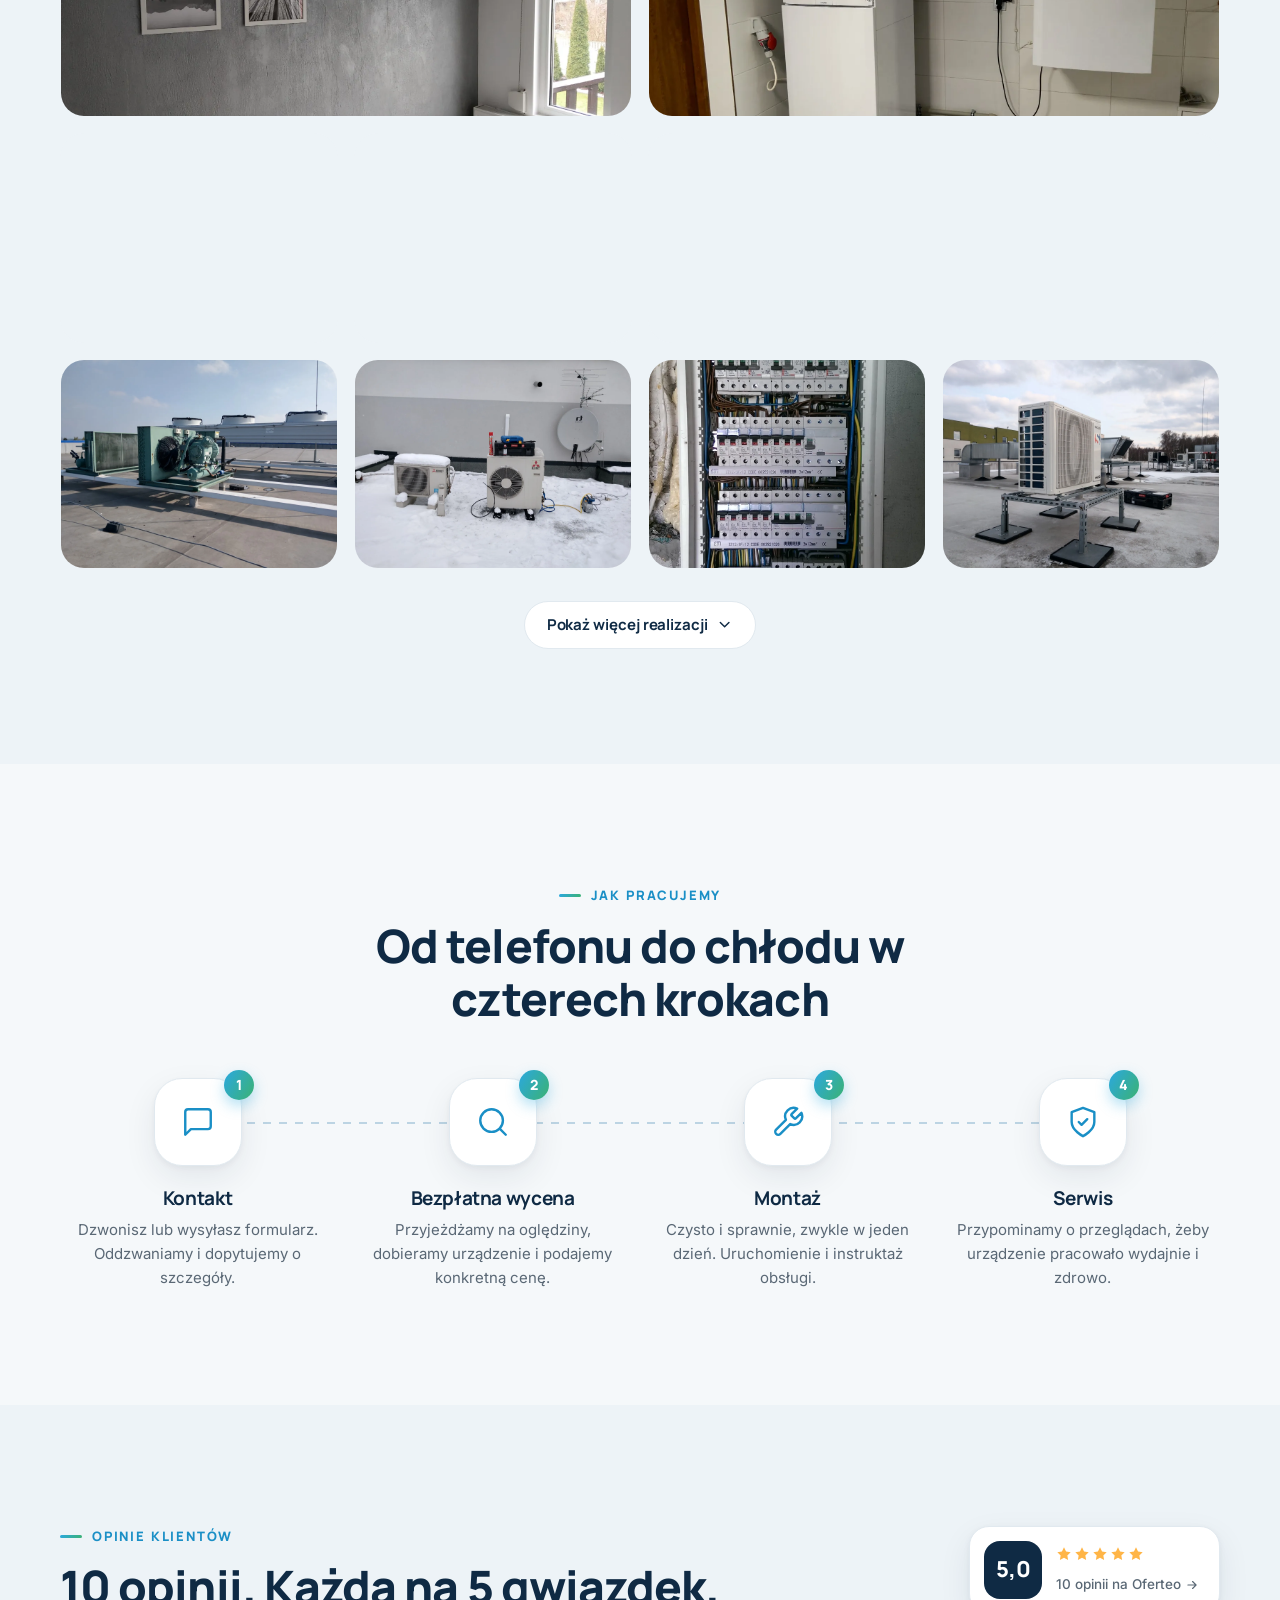
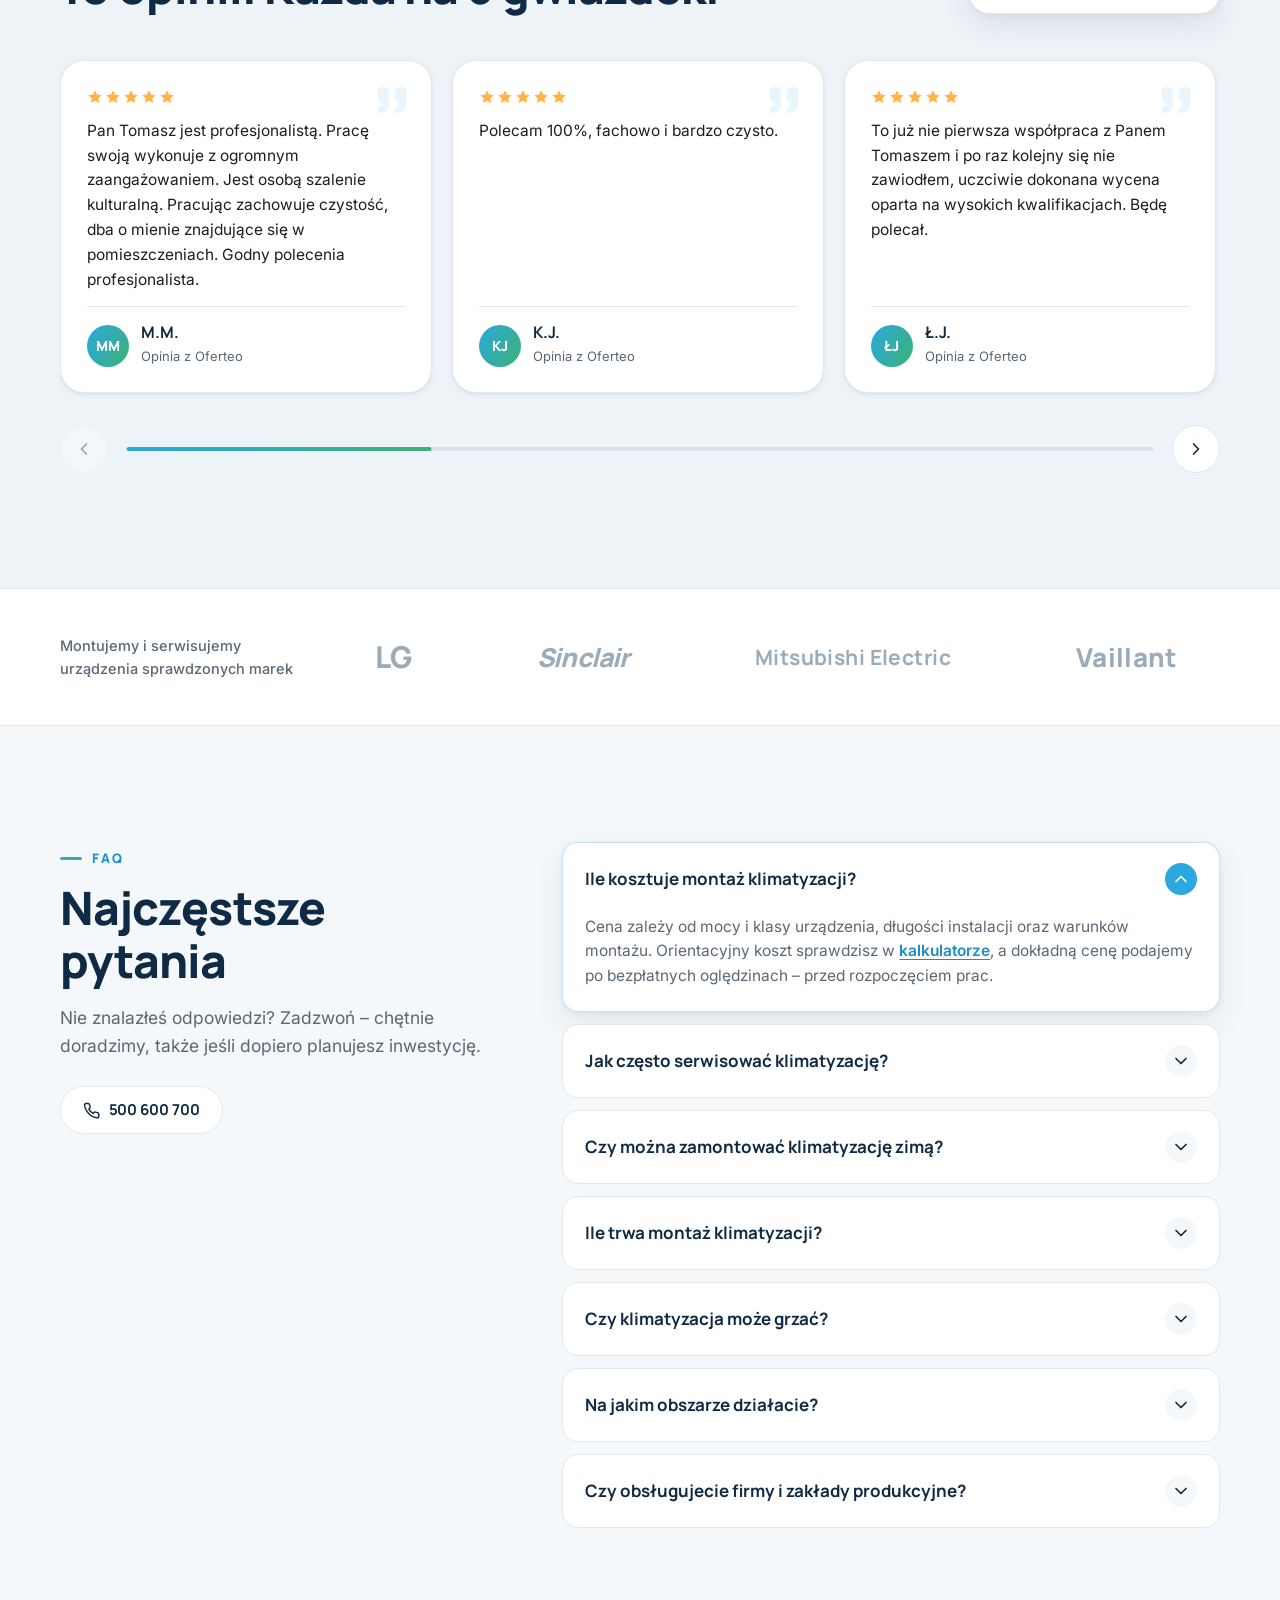
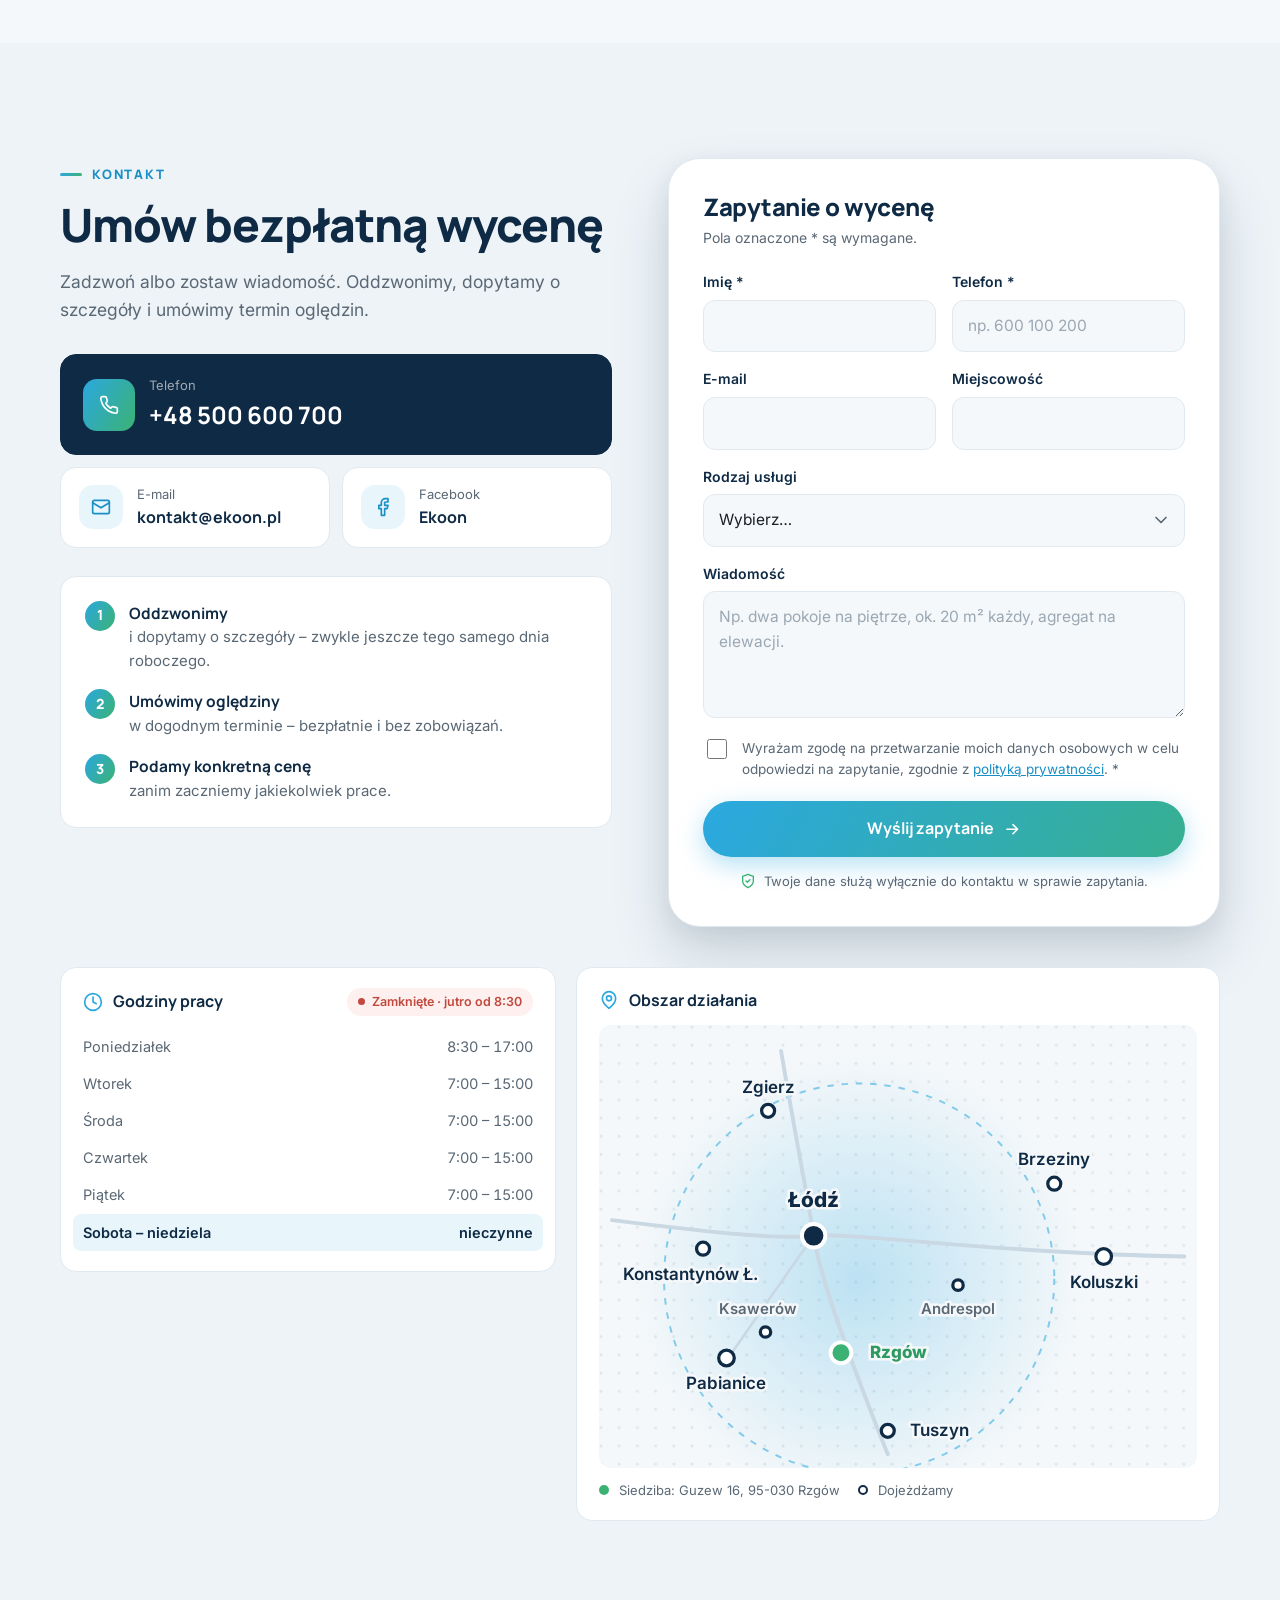
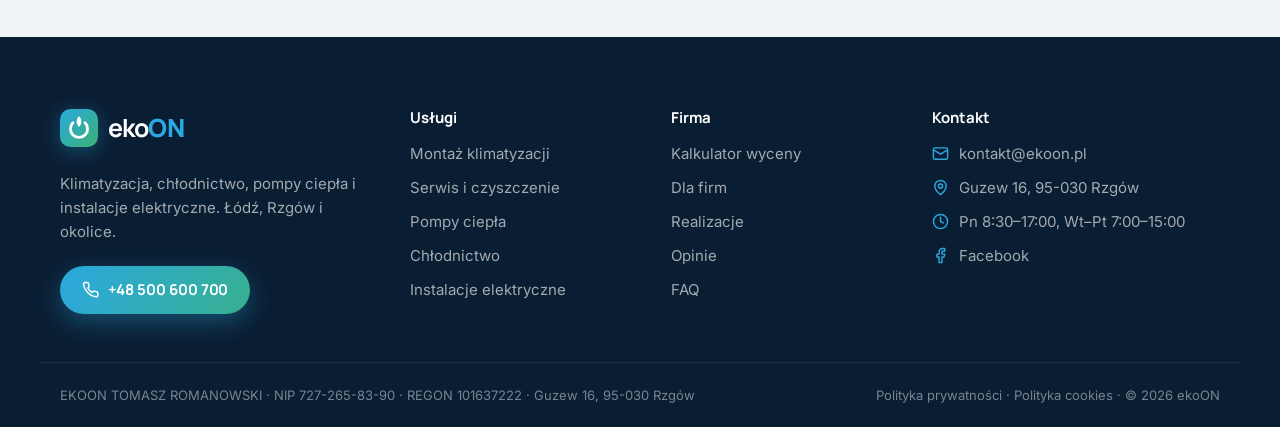
==== commit f86920fe: "Asystent czatu nastawiony na pozyskanie klienta - Prowadzone wyceny: montaż, serwis, awaria, pompa c" ====
--- a/index.html
+++ b/index.html
@@ -18,7 +18,7 @@
 <link rel="preconnect" href="https://fonts.googleapis.com">
 <link rel="preconnect" href="https://fonts.gstatic.com" crossorigin>
 <link rel="stylesheet" href="https://fonts.googleapis.com/css2?family=Inter:wght@400;500;600&family=Manrope:wght@600;700;800&display=swap">
-<link rel="stylesheet" href="css/style.css?v=15">
+<link rel="stylesheet" href="css/style.css?v=16">
 <script>document.documentElement.classList.add('js')</script>
 <script type="application/ld+json">
 {
@@ -672,6 +672,7 @@
         <input type="hidden" name="form-name" value="wycena">
         <p class="hidden-field"><label>Nie wypełniaj: <input name="bot-field"></label></p>
         <input type="hidden" name="wycena-z-kalkulatora" value="" data-calc-field>
+        <input type="hidden" name="zrodlo" value="formularz">
         <h3 class="form__title">Zapytanie o wycenę</h3>
         <p class="form__sub">Pola oznaczone * są wymagane.</p>
 
@@ -811,6 +812,6 @@
 </dialog>
 
 <script src="js/main.js?v=12" defer></script>
-<script src="js/chat.js?v=1" defer></script>
+<script src="js/chat.js?v=2" defer></script>
 </body>
 </html>
--- a/css/style.css
+++ b/css/style.css
@@ -908,3 +908,25 @@
   .chat.is-open { inset: 0; left: 0; right: 0; }
   .chat__panel { left: 8px; right: 8px; }
 }
+
+/* Czat – elementy sprzedażowe */
+.chat__teaser { width: 310px; }
+.chat__teaser-body { cursor: default; }
+.chat__teaser-acts { display: flex; gap: 6px; margin-top: 10px; }
+.chat__teaser-btn { padding: 7px 12px; border-radius: 999px; font-size: 13px; font-weight: 700; font-family: var(--font-head); color: var(--blue-600); background: var(--blue-50); transition: all .2s; }
+.chat__teaser-btn:hover { background: var(--blue); color: #fff; }
+.chat__teaser-btn--main { background: var(--grad); color: #fff; box-shadow: 0 6px 14px rgba(43, 168, 224, .3); }
+.chat__est { margin: 10px 0; padding: 12px 14px; border-radius: 14px; background: var(--navy); color: rgba(255, 255, 255, .75); background-image: radial-gradient(80% 120% at 100% 0%, rgba(43, 168, 224, .45), transparent 60%); }
+.chat__est small { display: block; font-size: 11.5px; text-transform: uppercase; letter-spacing: .1em; font-weight: 700; color: #8fd6f5; }
+.chat__est b { display: block; margin: 2px 0; font-family: var(--font-head); font-size: 22px; color: #fff !important; letter-spacing: -.02em; }
+.chat__est span { display: block; font-size: 12.5px; line-height: 1.4; }
+.chat__nudge { margin-top: 10px; padding: 10px 12px; border-radius: 12px; background: linear-gradient(110deg, var(--green-50), var(--blue-50)); border: 1px solid rgba(59, 178, 115, .25); font-size: 13.5px; }
+.chat__summary { display: grid; grid-template-columns: auto 1fr; gap: 4px 12px; margin: 10px 0; padding: 10px 12px; border-radius: 12px; background: var(--bg); border: 1px solid var(--line); font-size: 13.5px; }
+.chat__summary span { color: var(--muted); }
+.chat__bubble small.chat__muted { display: block; line-height: 1.4; }
+.chat__bubble a:not(.chat__act) { color: var(--blue-600); text-decoration: underline; }
+.chat__chip--main { background: var(--grad); border-color: transparent; color: #fff; }
+.chat__chip--main:hover { filter: brightness(1.05); }
+.chat__foot a { display: inline-flex; align-items: center; gap: 4px; }
+.chat__foot .ico { width: 13px; height: 13px; }
+@media (max-width: 720px) { .chat__teaser { width: min(310px, calc(100vw - 28px)); } }
